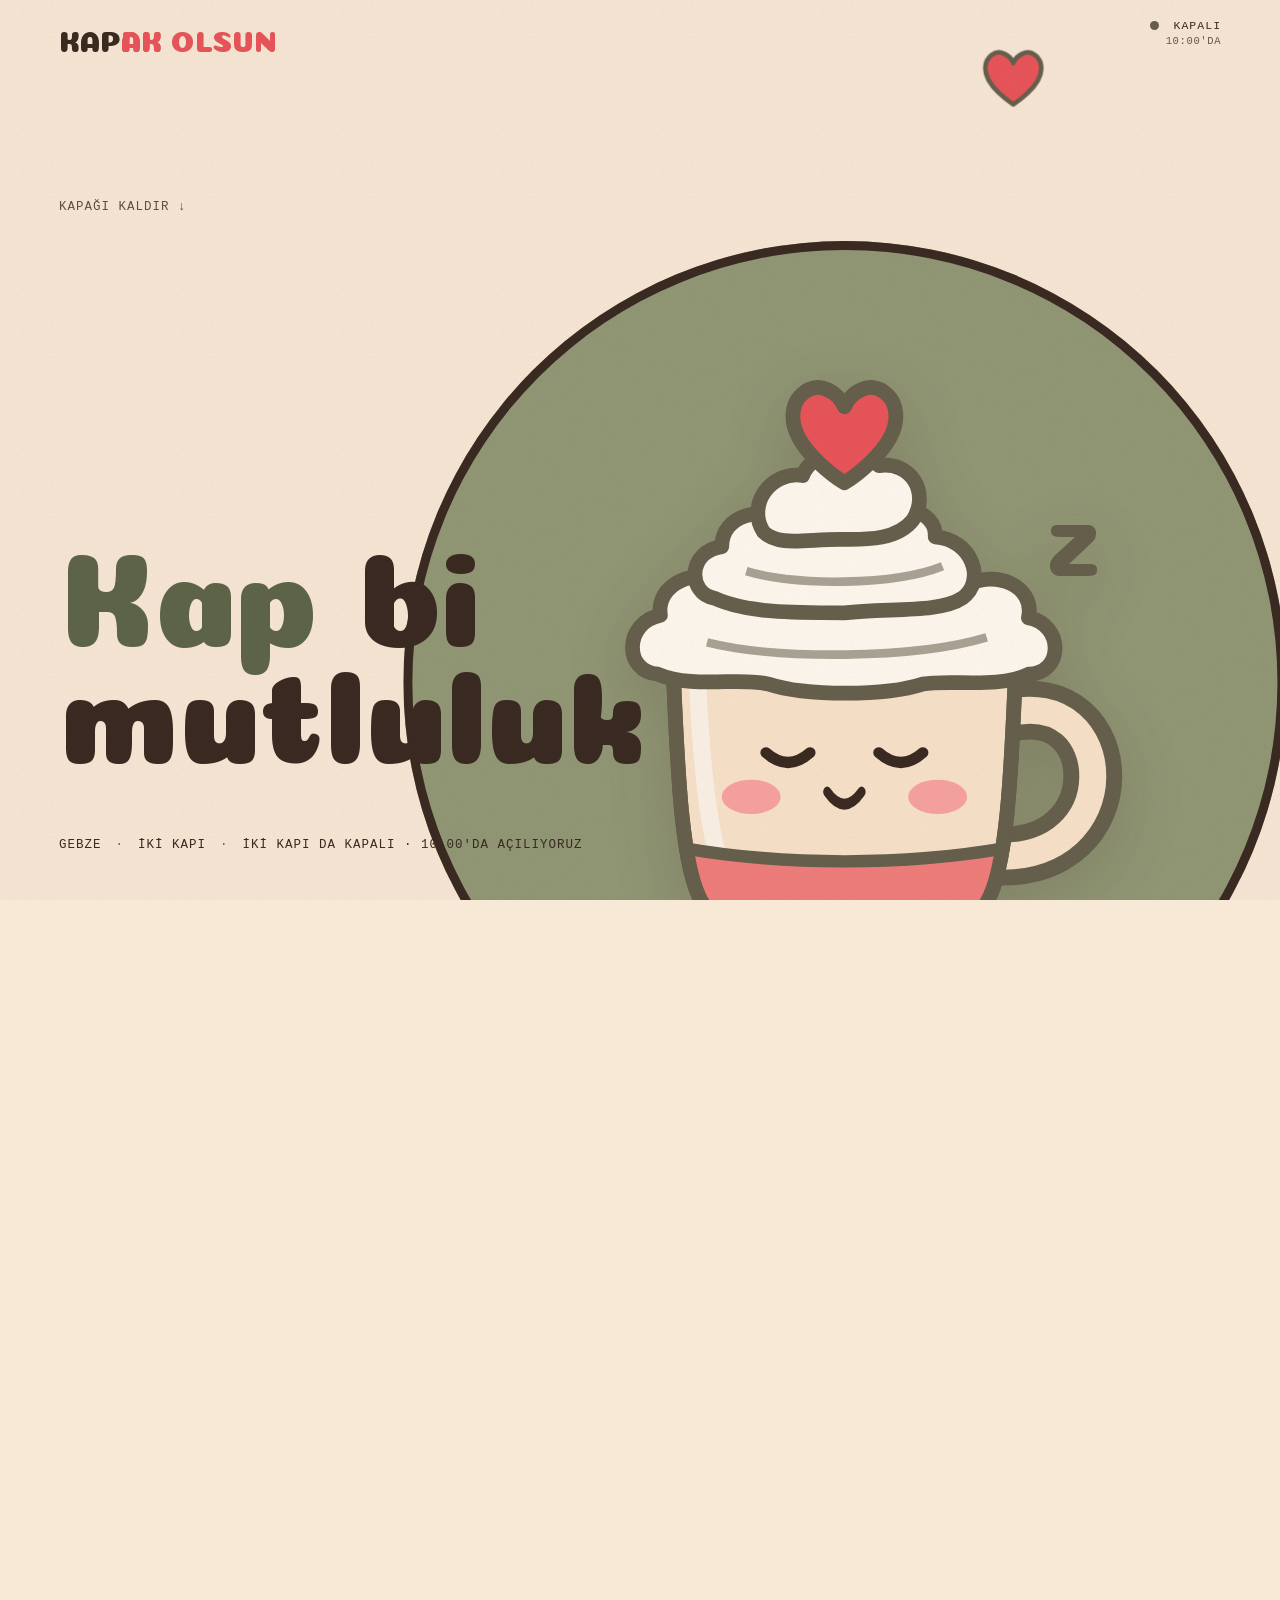
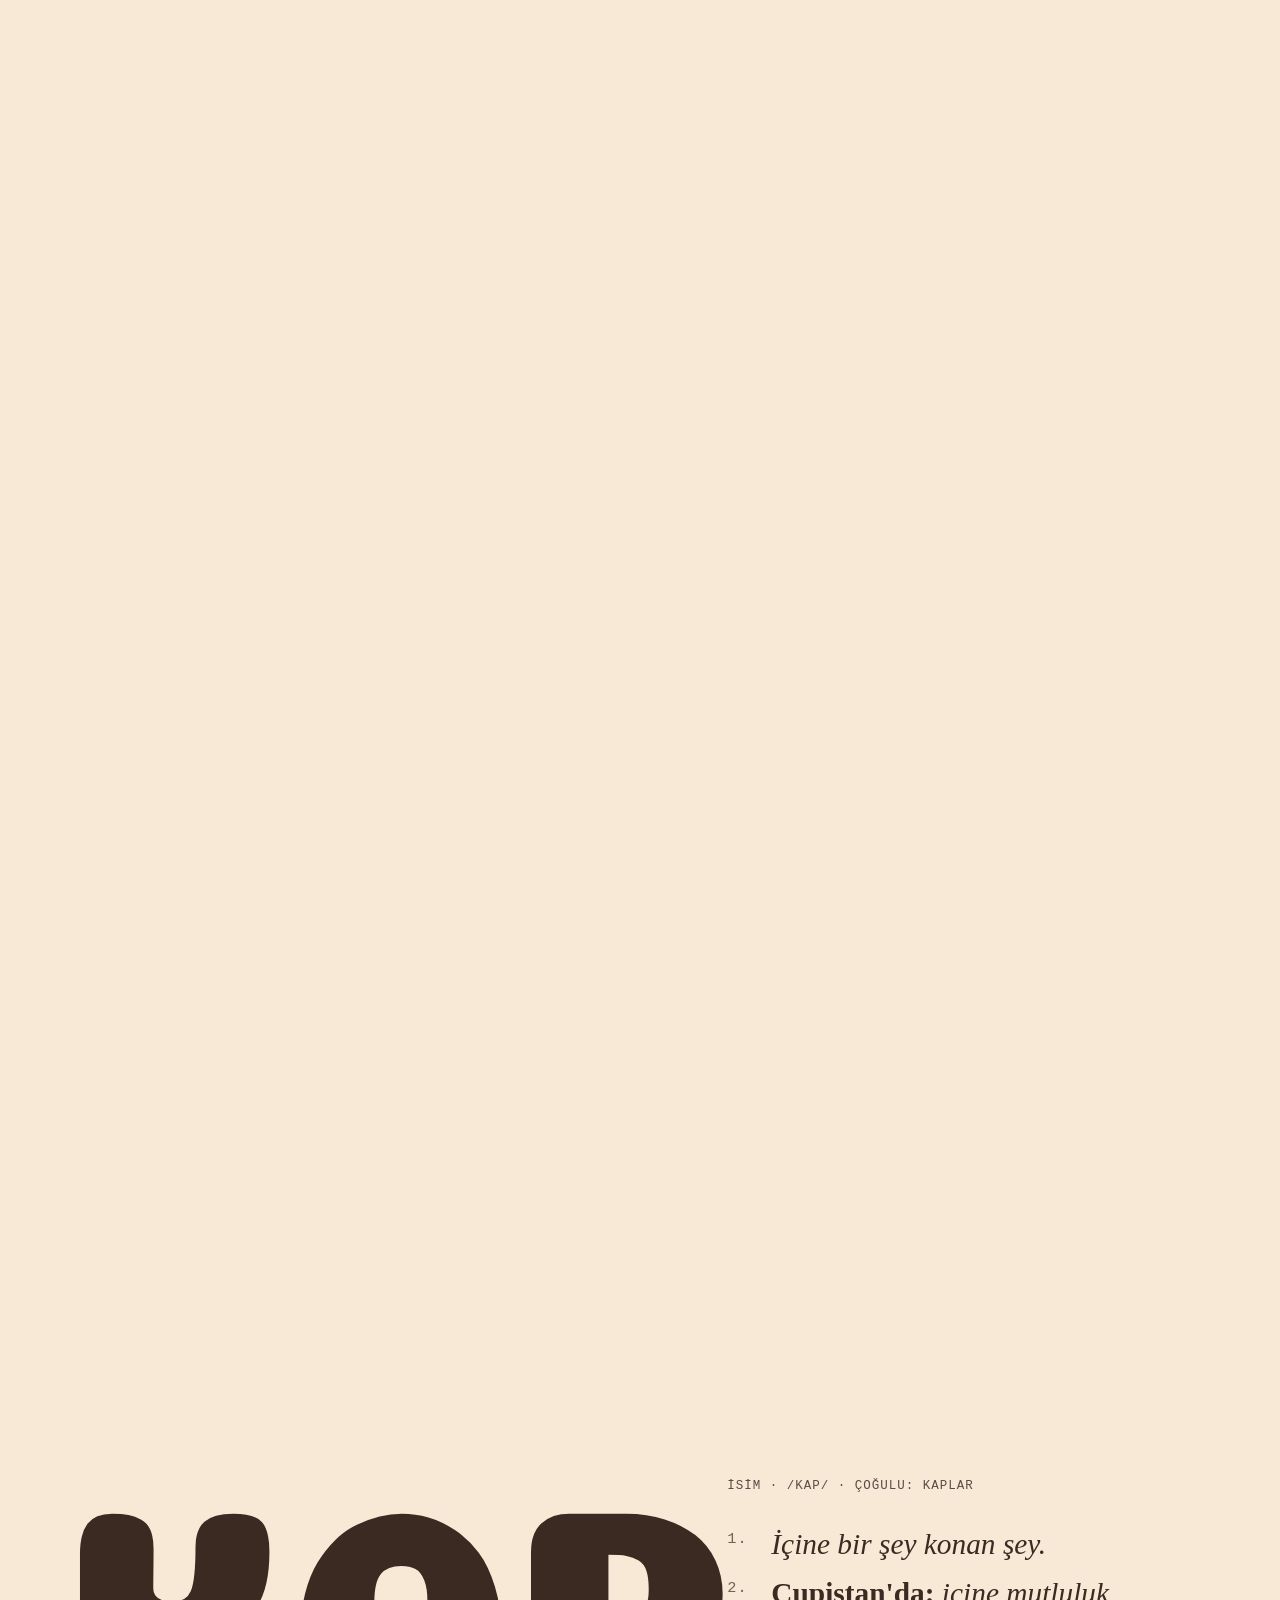
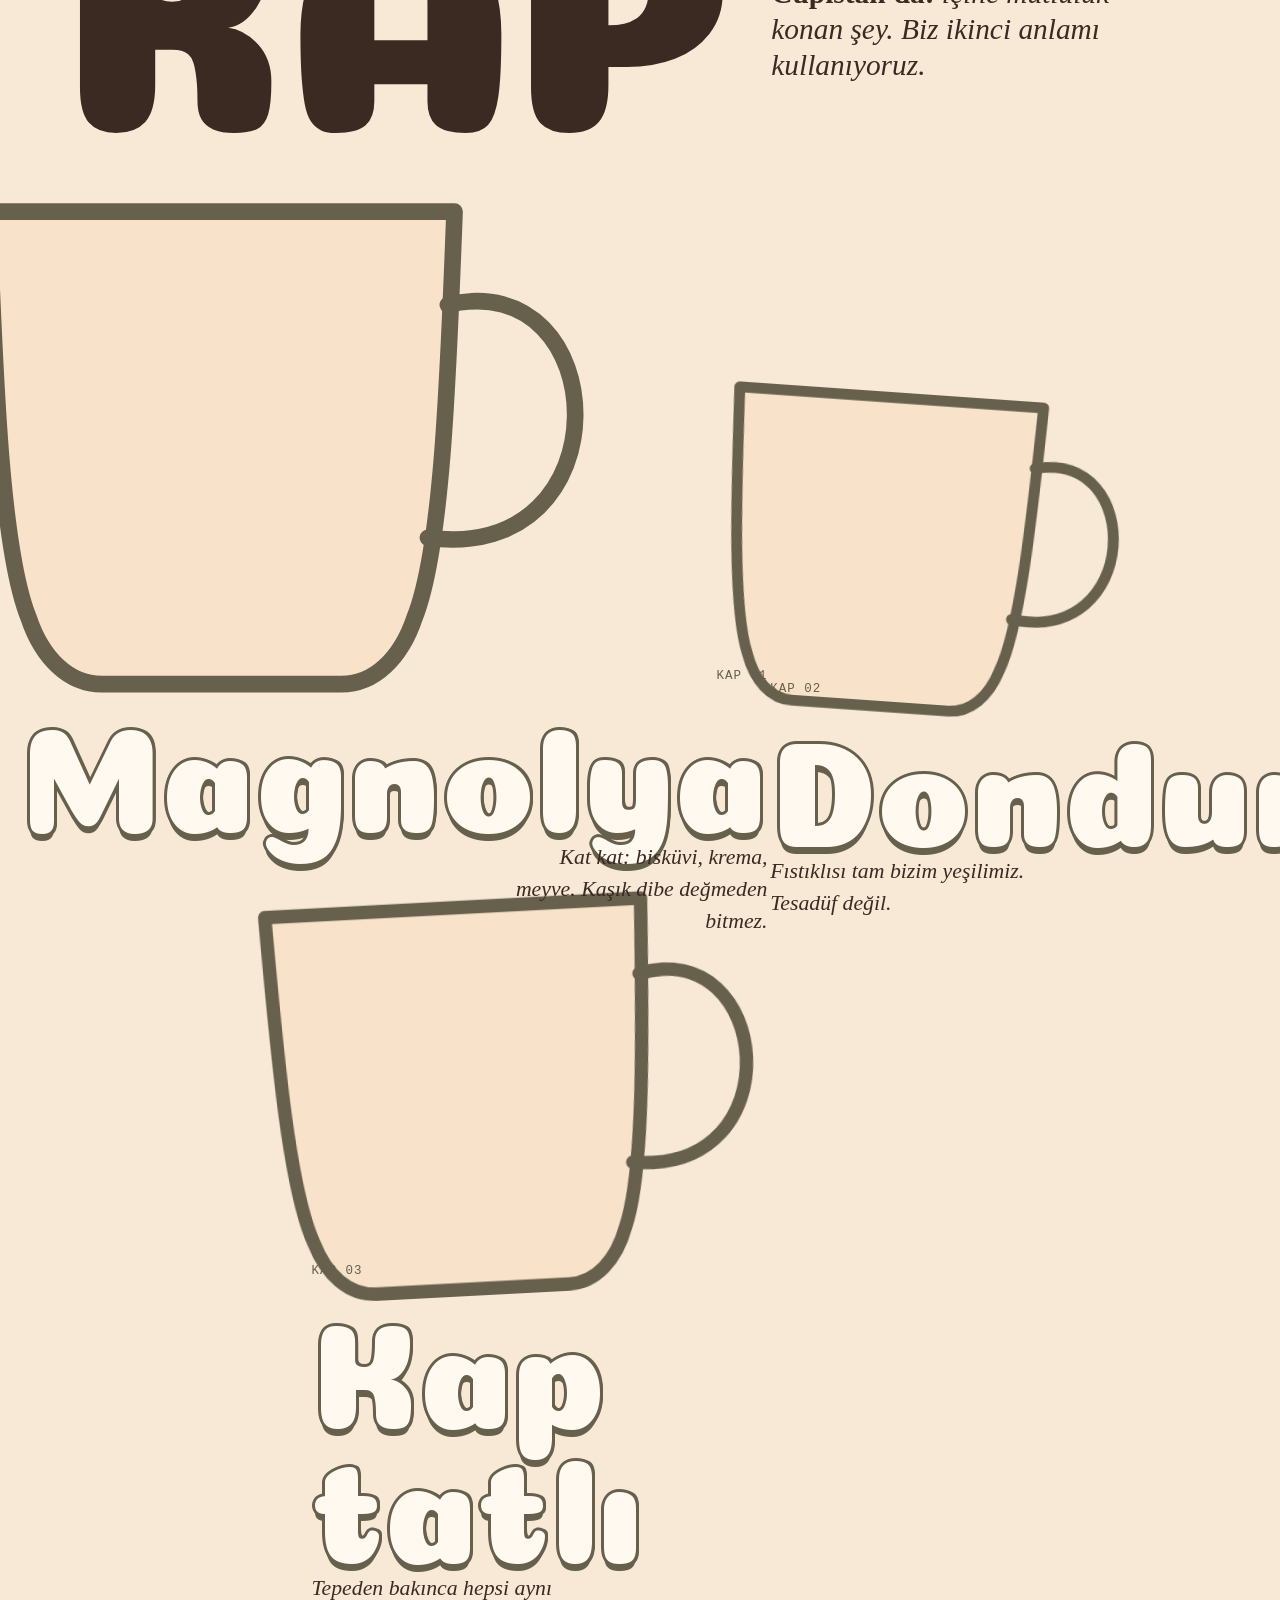
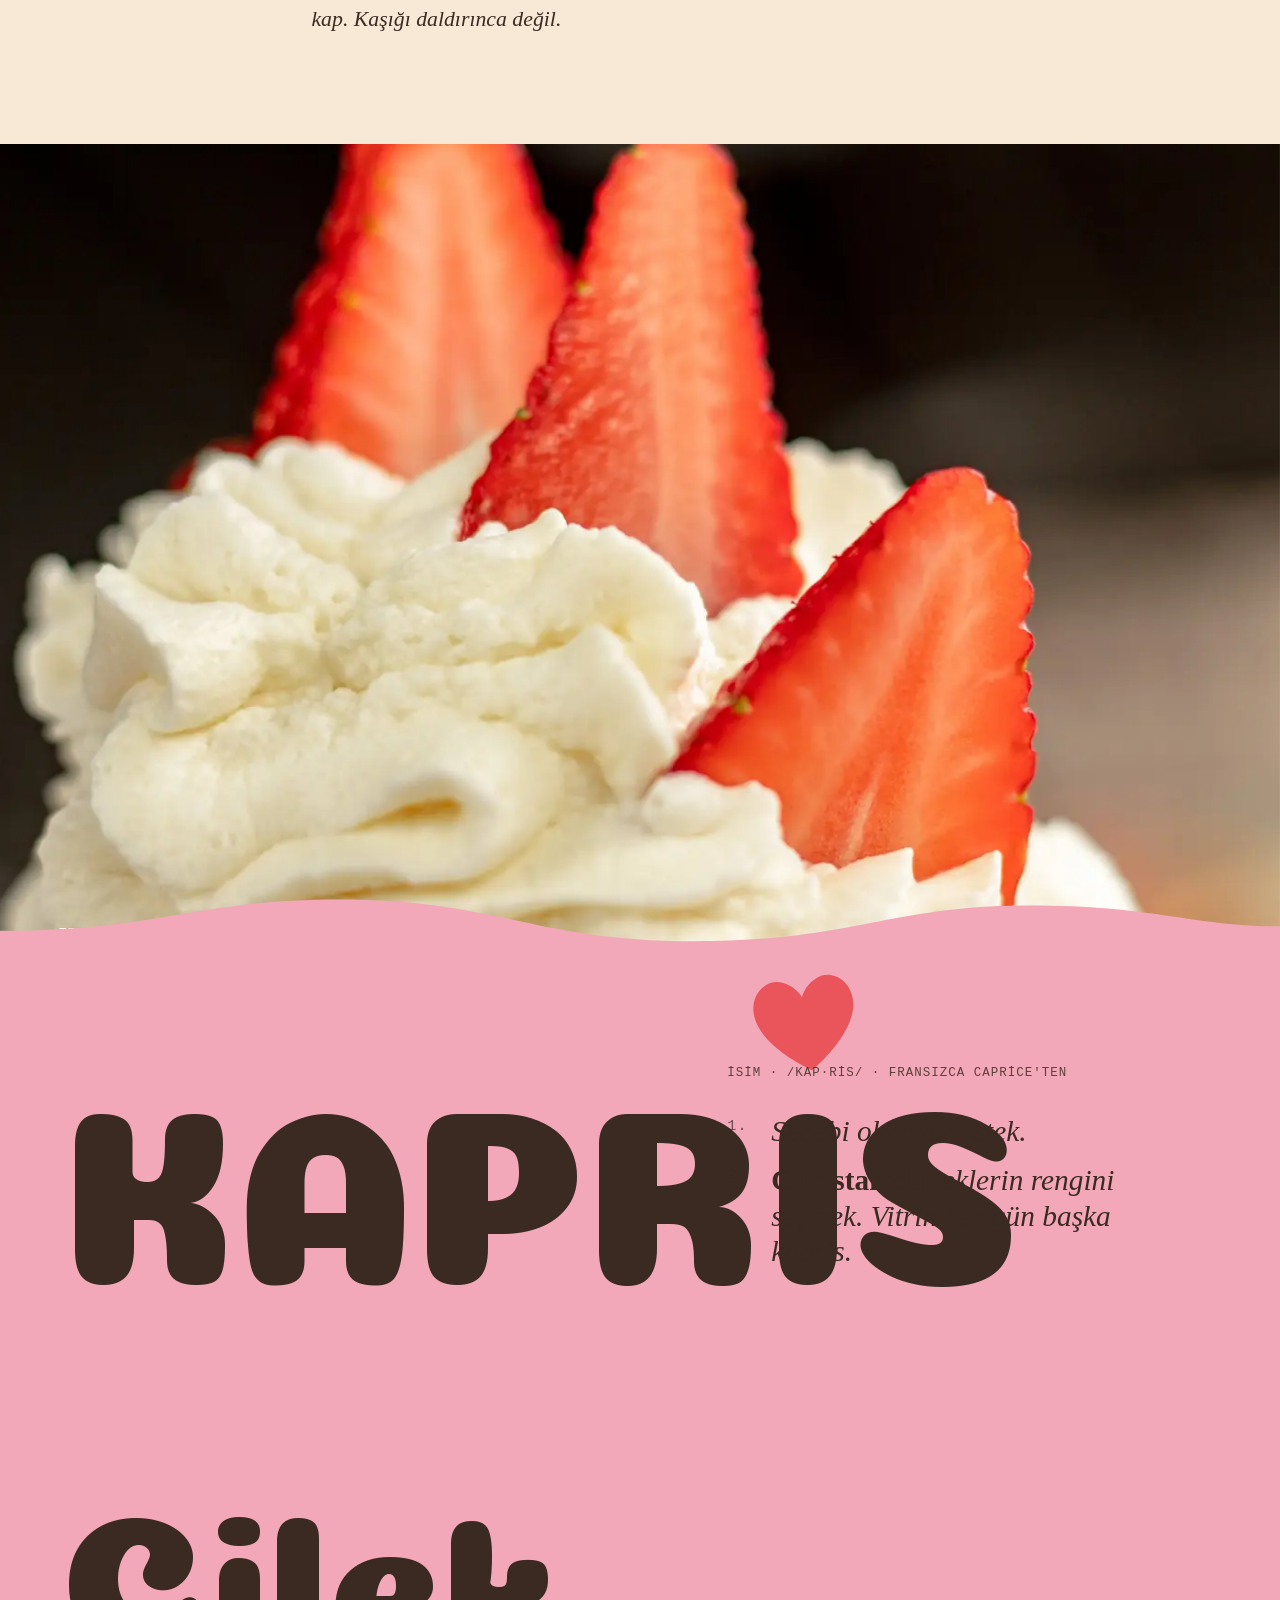
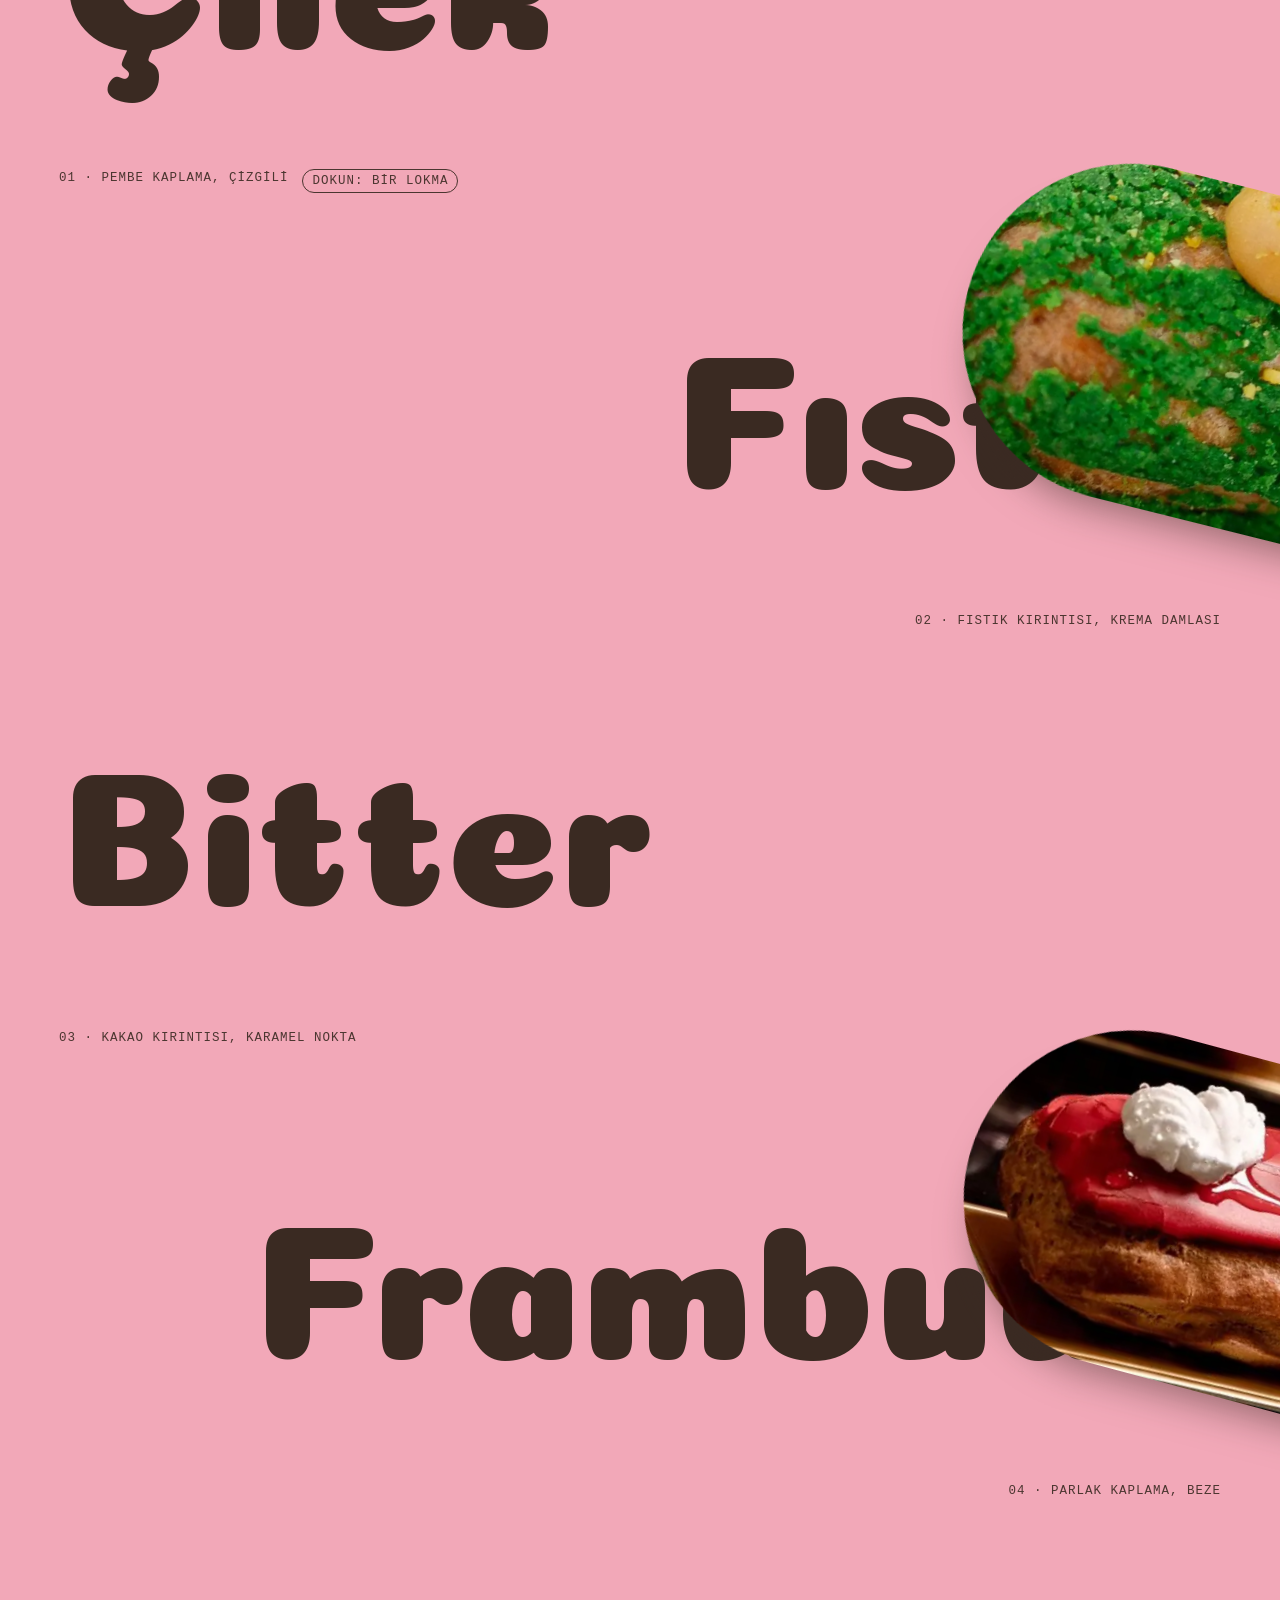
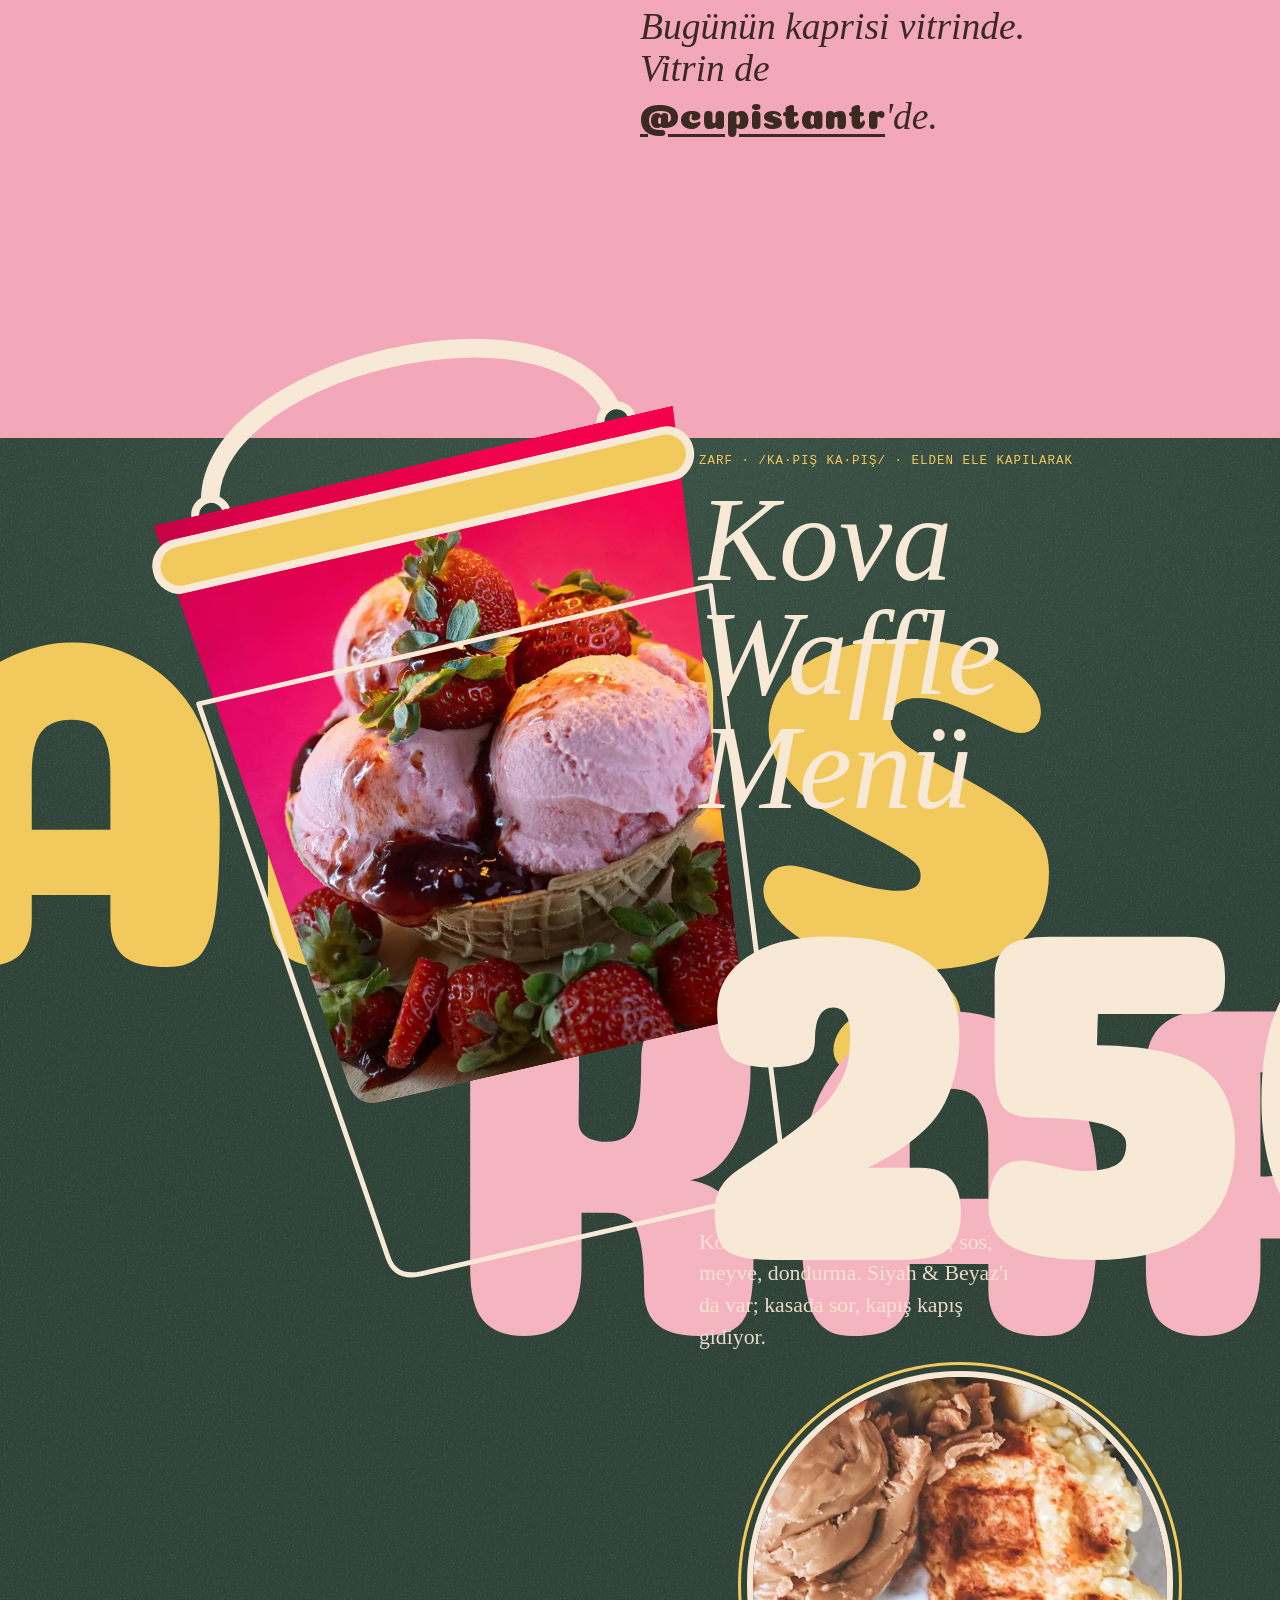
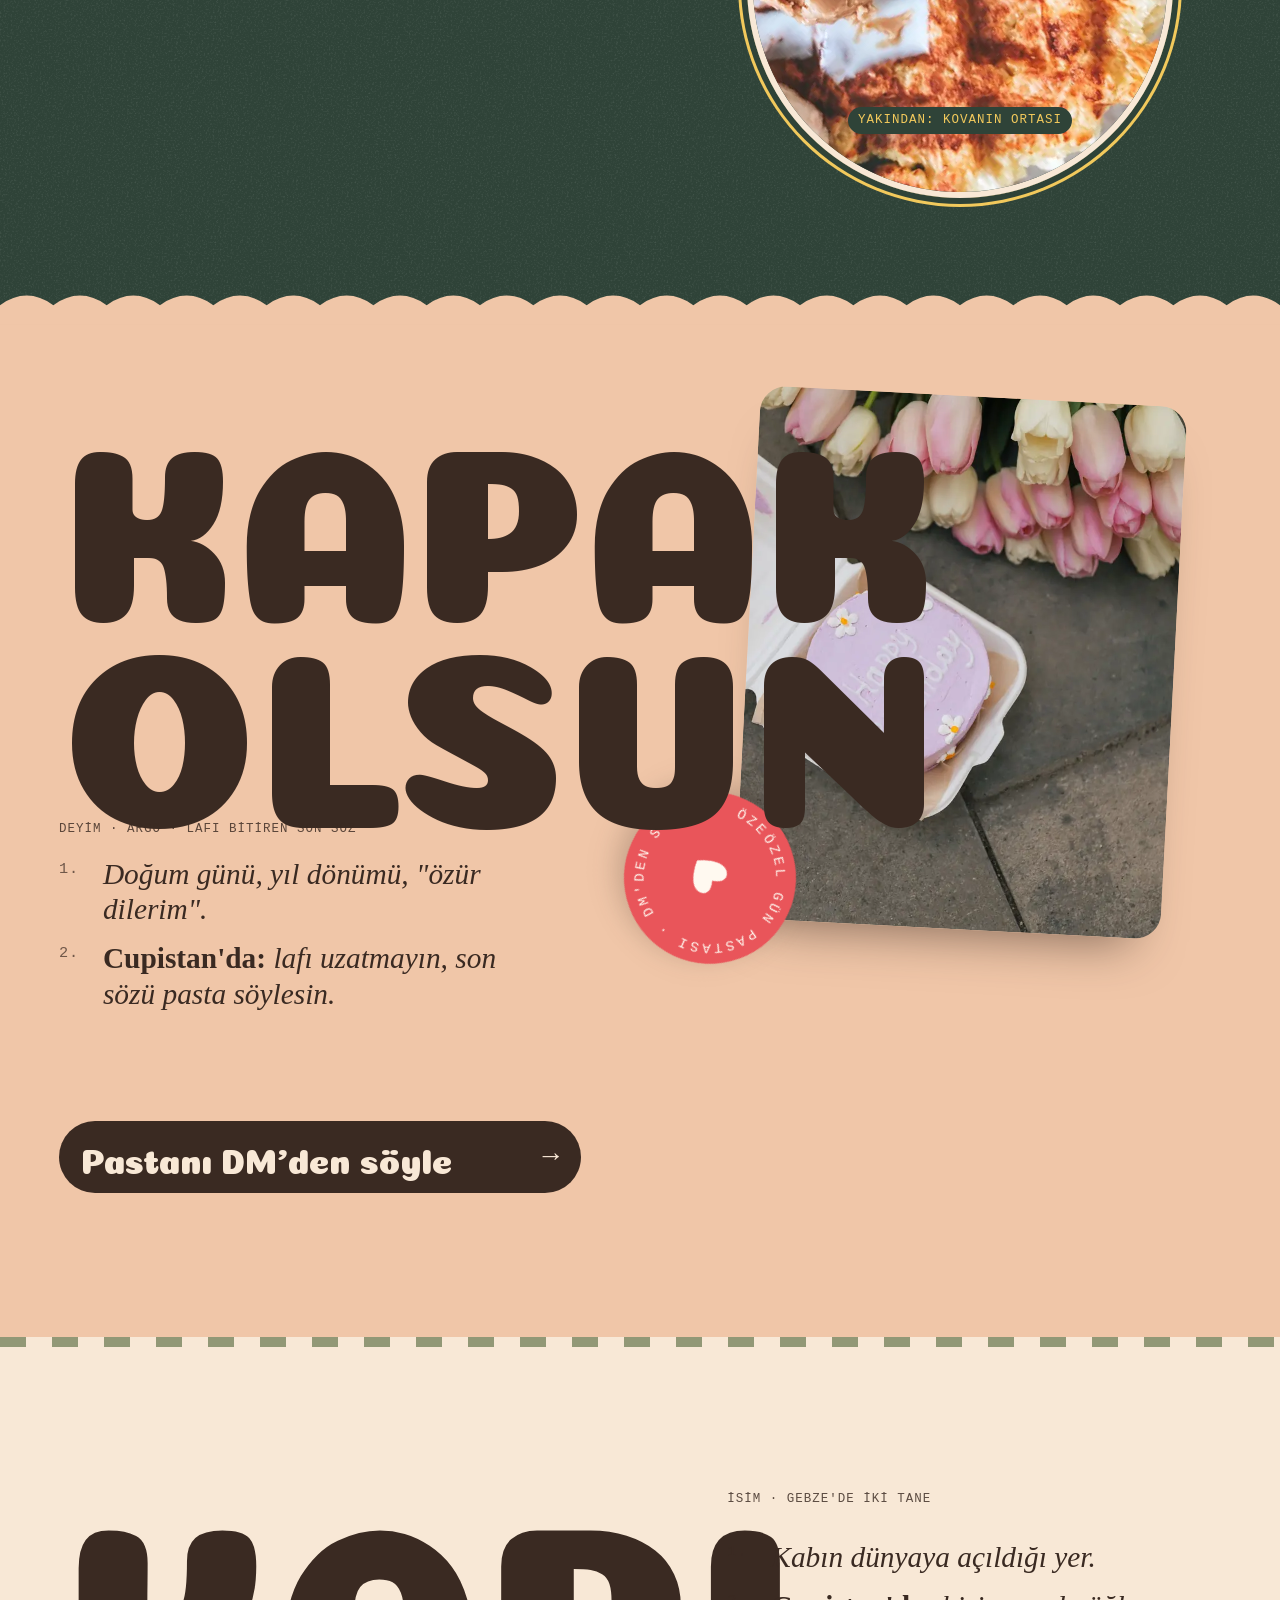
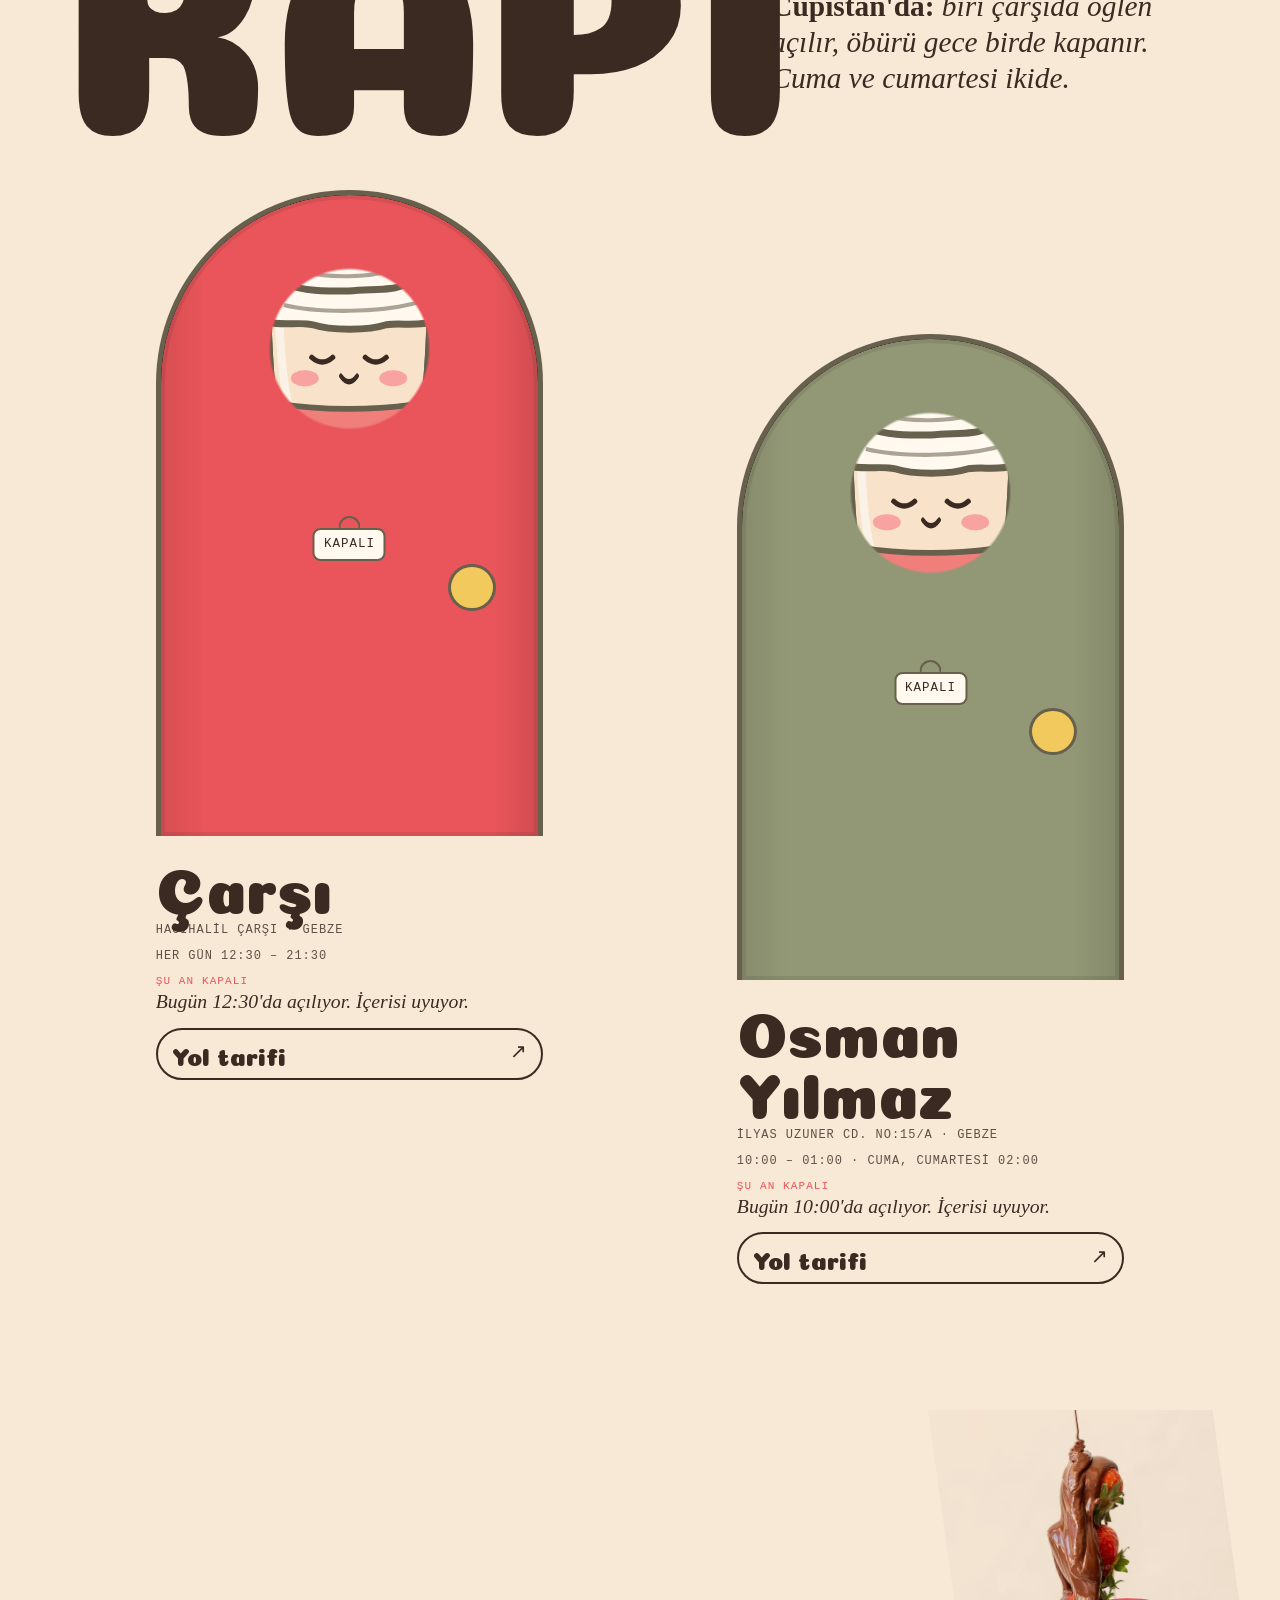
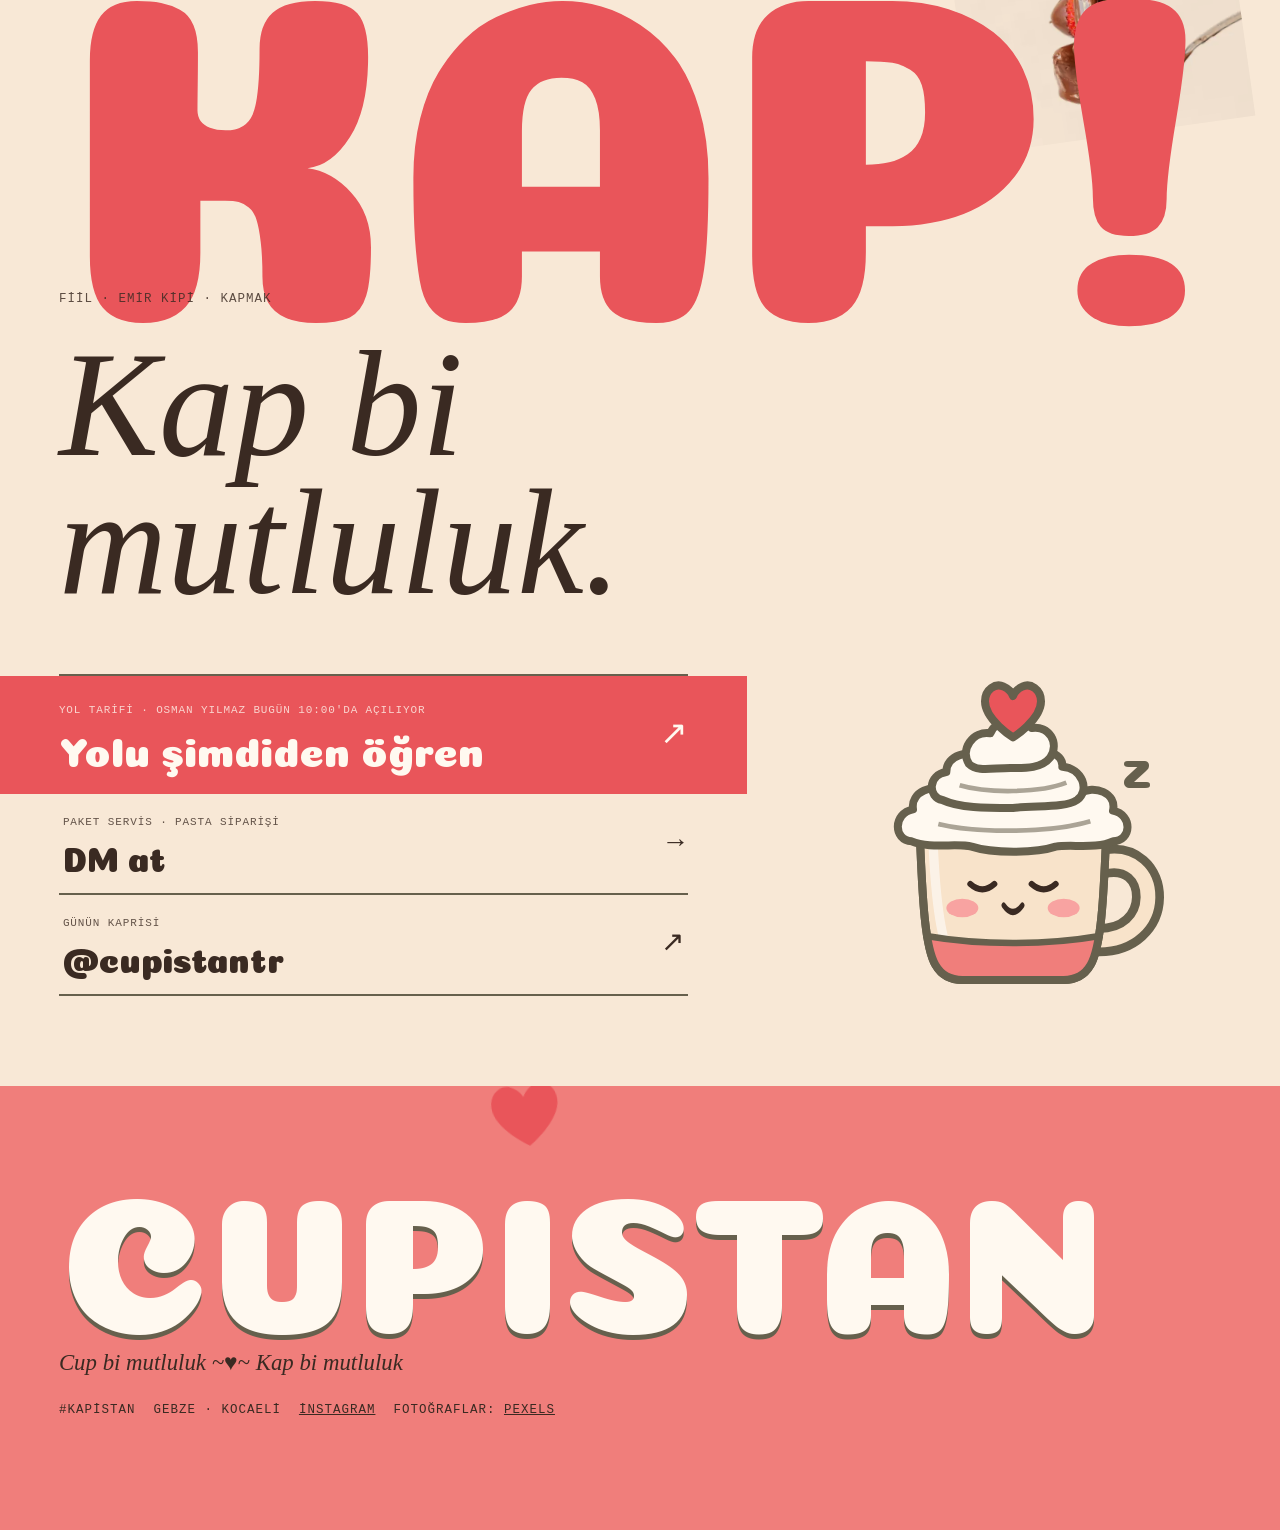
==== index.html @ 32a0f010 "Build the KAP'TAN KAPI'YA experience: seven chapters, mascot, live hours index.html: KAPAK dive, KAP" ====
<!doctype html>
<html lang="tr">
<head>
<meta charset="utf-8">
<meta name="viewport" content="width=device-width, initial-scale=1, viewport-fit=cover">
<title>CUPISTAN · Kap bi mutluluk · Gebze</title>
<meta name="description" content="Cupistan #Kapistan. Gebze'de kap tatlı, ekler, dondurma, magnolya ve kova waffle. Hacıhalil Çarşı 12:30–21:30, Osman Yılmaz 10:00–01:00 (Cuma–Cumartesi 02:00).">
<meta name="theme-color" content="#F8E8D6">
<meta property="og:type" content="website">
<meta property="og:title" content="CUPISTAN · Kap bi mutluluk">
<meta property="og:description" content="Kapağı kaldır. Gebze'de iki kapı, bir sürü kap.">
<meta property="og:image" content="assets/og.jpg">
<meta property="og:locale" content="tr_TR">
<meta name="twitter:card" content="summary_large_image">
<link rel="icon" href="favicon.svg" type="image/svg+xml">
<link rel="preload" href="assets/fonts/coiny-normal-latin-400.woff2" as="font" type="font/woff2" crossorigin>
<link rel="preload" href="assets/fonts/coiny-normal-latin-ext-400.woff2" as="font" type="font/woff2" crossorigin>
<link rel="stylesheet" href="assets/css/fonts.css">
<link rel="stylesheet" href="assets/css/kap.css">
<script>document.documentElement.classList.add('js')</script>
<script type="application/ld+json">
{
  "@context": "https://schema.org",
  "@type": "Organization",
  "name": "Cupistan",
  "alternateName": "Kapistan",
  "slogan": "Kap bi mutluluk",
  "sameAs": ["https://www.instagram.com/cupistantr/"],
  "subOrganization": [
    {
      "@type": "FoodEstablishment",
      "name": "Cupistan · Çarşı",
      "servesCuisine": ["Tatlı", "Ekler", "Dondurma", "Waffle"],
      "address": {"@type": "PostalAddress", "streetAddress": "Hacıhalil Çarşı", "addressLocality": "Gebze", "addressRegion": "Kocaeli", "addressCountry": "TR"},
      "openingHoursSpecification": [{"@type": "OpeningHoursSpecification", "dayOfWeek": ["Monday","Tuesday","Wednesday","Thursday","Friday","Saturday","Sunday"], "opens": "12:30", "closes": "21:30"}]
    },
    {
      "@type": "FoodEstablishment",
      "name": "Cupistan · Osman Yılmaz",
      "servesCuisine": ["Tatlı", "Ekler", "Dondurma", "Waffle"],
      "address": {"@type": "PostalAddress", "streetAddress": "İlyas Uzuner Cd. No:15/A, Osman Yılmaz Mah.", "addressLocality": "Gebze", "addressRegion": "Kocaeli", "addressCountry": "TR"},
      "openingHoursSpecification": [
        {"@type": "OpeningHoursSpecification", "dayOfWeek": ["Monday","Tuesday","Wednesday","Thursday","Sunday"], "opens": "10:00", "closes": "01:00"},
        {"@type": "OpeningHoursSpecification", "dayOfWeek": ["Friday","Saturday"], "opens": "10:00", "closes": "02:00"}
      ]
    }
  ]
}
</script>
</head>
<body data-chapter="kapak">

<a class="skip" href="#kap">İçeriğe geç</a>

<!-- ═══ The spine: one syllable that never leaves the screen ═══ -->
<header class="spine">
  <a class="spine__word" href="#icindekiler" data-toc-open aria-label="İçindekiler: KAP sözlüğü">
    <span class="spine__root">KAP</span><span class="spine__suffix" aria-hidden="true"><span>AK</span></span>
  </a>
  <a class="spine__status" href="#kapi" data-status-pill>
    <i class="dot"></i><span class="spine__state" data-status-short>Gebze</span><small data-status-until></small>
  </a>
</header>

<!-- the one heart: leaves the cup at the start, comes back at the door -->
<svg class="heart" id="heart" viewBox="0 0 48 44" aria-hidden="true"><path d="M24,41 C24,41 3,28 3,14 C3,5 11,0 17,3 C20.5,4.5 23,7.5 24,10 C25,7.5 27.5,4.5 31,3 C37,0 45,5 45,14 C45,28 24,41 24,41 Z"/></svg>

<!-- the cup in your pocket: tap to see what's inside -->
<button class="cupbtn" type="button" data-toc-toggle aria-controls="icindekiler" aria-expanded="false">
  <span class="cupbtn__label">içindekiler</span>
  <span class="cupbtn__cup" data-mascot-clone></span>
</button>

<main>

<!-- ═══════════════ 01 · KAPAK ═══════════════ -->
<section class="ch kapak" id="kapak" data-ch="kapak" data-suffix="AK" aria-label="Kapak">
  <div class="kapak__stage">
    <div class="kapak__disc" aria-hidden="true"></div>

    <h1 class="kapak__slogan">
      <span class="sr">CUPISTAN. Cup bi mutluluk, Kap bi mutluluk.</span>
      <span class="flip" aria-hidden="true"><span class="flip__a">Cup</span><span class="flip__b">Kap</span></span><span aria-hidden="true"> bi</span>
      <span class="kapak__line2" aria-hidden="true">mutluluk</span>
    </h1>

    <div class="kapak__inside" aria-hidden="true">
      <img src="assets/photo/kap-ici-900.webp" srcset="assets/photo/kap-ici-900.webp 900w, assets/photo/kap-ici-1600.webp 1600w" sizes="100vmax" alt="" fetchpriority="high">
    </div>
    <div class="kapak__ring" aria-hidden="true"></div>

    <div class="kapak__mascot" data-mascot-root>
      <svg class="mascot" viewBox="0 0 240 240" role="img" aria-label="Cupistan'ın maskotu: tepesinde krema ve kalp olan gülümseyen bir kap">
        <defs>
          <clipPath id="m-body-clip"><path d="M50,116 L190,116 C188,168 186,204 178,217 C174,224 167,228 158,228 L82,228 C73,228 66,224 62,217 C54,204 52,168 50,116 Z"/></clipPath>
        </defs>
        <g class="m-cup" stroke="#66604D" stroke-width="6" stroke-linejoin="round" stroke-linecap="round">
          <path d="M186,140 C232,128 236,202 180,198" fill="none" stroke-width="24"/>
          <path d="M186,140 C232,128 236,202 180,198" fill="none" stroke="#F8E3CA" stroke-width="11"/>
          <path d="M50,116 L190,116 C188,168 186,204 178,217 C174,224 167,228 158,228 L82,228 C73,228 66,224 62,217 C54,204 52,168 50,116 Z" fill="#F8E3CA"/>
          <path d="M60,124 C62,170 66,200 74,212" fill="none" stroke="#fff" stroke-opacity=".55" stroke-width="7"/>
          <g clip-path="url(#m-body-clip)"><path class="m-band" d="M40,194 C90,201 150,201 200,194 L200,240 L40,240 Z" fill="#F07E7B" stroke="none"/></g>
          <path d="M55,195 C95,202 145,202 185,195" fill="none" stroke-width="5"/>
          <path d="M50,116 L190,116 C188,168 186,204 178,217 C174,224 167,228 158,228 L82,228 C73,228 66,224 62,217 C54,204 52,168 50,116 Z" fill="none"/>
          <ellipse class="m-rim" cx="120" cy="116" rx="70" ry="13" fill="#E9555A"/>
          <path class="m-swirl" d="M78,116 C96,107 118,124 136,111 C146,105 158,113 162,118" fill="none" stroke="#FFF9F0" stroke-width="7"/>
        </g>
        <g class="m-face">
          <ellipse cx="82" cy="174" rx="12" ry="7" fill="#F8A3A1"/>
          <ellipse cx="158" cy="174" rx="12" ry="7" fill="#F8A3A1"/>
          <g class="m-eyes">
            <g class="m-pupils">
              <ellipse cx="97" cy="156" rx="8.5" ry="10" fill="#3A2A22"/><ellipse cx="143" cy="156" rx="8.5" ry="10" fill="#3A2A22"/>
              <circle cx="94.5" cy="152" r="3.2" fill="#fff"/><circle cx="140.5" cy="152" r="3.2" fill="#fff"/>
            </g>
          </g>
          <g class="m-sleep" fill="none" stroke="#3A2A22" stroke-width="4.5" stroke-linecap="round">
            <path d="M88,156 Q97,164 106,156"/><path d="M134,156 Q143,164 152,156"/>
          </g>
          <path class="m-mouth" d="M110,170 Q120,180 130,170" fill="none" stroke="#3A2A22" stroke-width="4.5" stroke-linecap="round"/>
          <ellipse class="m-mouth-o" cx="120" cy="176" rx="6" ry="7.5" fill="#3A2A22"/>
          <g class="m-zz" fill="#66604D" font-family="Coiny, sans-serif"><text x="186" y="104" font-size="22">z</text><text x="202" y="84" font-size="30">Z</text></g>
        </g>
        <g class="m-lid" stroke="#66604D" stroke-width="6" stroke-linejoin="round">
          <path d="M44,124 C30,123 30,103 45,100 C43,87 60,80 71,87 C78,77 96,77 102,86 C110,76 131,76 139,86 C146,77 165,78 170,88 C181,81 198,88 195,101 C210,104 209,124 195,124 C183,130 163,126 152,128 C137,133 104,133 89,128 C78,125 58,130 44,124 Z" fill="#FFF9F0"/>
          <path d="M64,111 C92,118 148,118 178,109" fill="none" stroke-width="3.5" stroke-opacity=".55"/>
          <path d="M67,93 C56,91 56,74 70,72 C70,59 87,55 95,62 C103,52 125,51 132,60 C140,53 158,57 157,68 C172,69 178,86 168,93 C159,99 139,97 120,99 C99,99 80,99 67,93 Z" fill="#FFF9F0"/>
          <path d="M80,82 C100,88 140,88 160,80" fill="none" stroke-width="3.5" stroke-opacity=".55"/>
          <path d="M87,66 C80,55 90,41 103,43 C107,32 126,30 134,39 C147,37 155,50 148,61 C141,70 127,69 118,69 C104,69 93,72 87,66 Z" fill="#FFF9F0"/>
          <path class="m-heart" d="M120,46 C120,46 99,33 99,19 C99,10 107,5 113,8 C116.5,9.5 119,12.5 120,15 C121,12.5 123.5,9.5 127,8 C133,5 141,10 141,19 C141,33 120,46 120,46 Z" fill="#E9555A"/>
        </g>
      </svg>
    </div>

    <p class="kapak__meta mono"><span>Gebze</span><span>iki kapı</span><span data-status-line>kap tatlı · ekler · dondurma · magnolya · waffle</span></p>
    <p class="kapak__cue mono" aria-hidden="true">kapağı kaldır <span class="cue-arrow">↓</span></p>
    <p class="kapak__caption mono" aria-hidden="true">kabın içi · krema, çilek sosu · kaşığı daldır</p>
  </div>
</section>

<!-- ═══════════════ 02 · KAP ═══════════════ -->
<section class="ch kap" id="kap" data-ch="kap" data-suffix="" aria-labelledby="kap-word">
  <svg class="edge edge--drip" viewBox="0 0 1440 120" preserveAspectRatio="none" aria-hidden="true"><path d="M0,120 L0,58 C60,58 70,96 112,96 C150,96 150,50 210,46 C276,42 282,104 334,104 C380,104 382,40 452,36 C520,32 520,82 572,82 C618,82 626,30 700,28 C770,26 774,110 828,110 C874,110 874,44 940,40 C1004,36 1012,88 1060,88 C1104,88 1110,34 1180,32 C1246,30 1250,100 1302,100 C1350,100 1360,52 1440,50 L1440,120 Z"/></svg>

  <header class="entry entry--kap">
    <h2 class="entry__word" id="kap-word">KAP</h2>
    <p class="entry__meta mono">isim · /kap/ · çoğulu: kaplar</p>
    <ol class="entry__defs">
      <li>İçine bir şey konan şey.</li>
      <li><em>Cupistan'da:</em> içine mutluluk konan şey. Biz ikinci anlamı kullanıyoruz.</li>
    </ol>
  </header>

  <div class="vessels">
    <figure class="vessel vessel--1" data-fill>
      <div class="vessel__cup">
        <div class="vessel__mask"><img src="assets/photo/magnolya-700.webp" srcset="assets/photo/magnolya-700.webp 700w, assets/photo/magnolya-1200.webp 1200w" sizes="(min-width: 900px) 40vw, 82vw" alt="Kat kat çilek, muz ve kremadan bir kap tatlı" loading="lazy" decoding="async"></div>
        <svg class="vessel__line" viewBox="0 0 200 160" aria-hidden="true"><use href="#cup-line"/></svg>
      </div>
      <figcaption>
        <span class="vessel__no mono">kap 01</span>
        <b class="vessel__name">Magnolya</b>
        <span class="vessel__say">Kat kat: bisküvi, krema, meyve. Kaşık dibe değmeden bitmez.</span>
      </figcaption>
    </figure>

    <figure class="vessel vessel--2" data-fill>
      <div class="vessel__cup">
        <div class="vessel__mask"><img src="assets/photo/dondurma-fistik-600.webp" srcset="assets/photo/dondurma-fistik-600.webp 600w, assets/photo/dondurma-fistik-800.webp 800w" sizes="(min-width: 900px) 28vw, 62vw" alt="Yakından fıstıklı dondurma topu, arkasında çilekli" loading="lazy" decoding="async"></div>
        <svg class="vessel__line" viewBox="0 0 200 160" aria-hidden="true"><use href="#cup-line"/></svg>
      </div>
      <figcaption>
        <span class="vessel__no mono">kap 02</span>
        <b class="vessel__name">Dondurma</b>
        <span class="vessel__say">Fıstıklısı tam bizim yeşilimiz. Tesadüf değil.</span>
      </figcaption>
    </figure>

    <figure class="vessel vessel--3" data-fill>
      <div class="vessel__cup">
        <div class="vessel__mask"><img src="assets/photo/kap-tatli-700.webp" srcset="assets/photo/kap-tatli-700.webp 700w, assets/photo/kap-tatli-1200.webp 1200w" sizes="(min-width: 900px) 34vw, 74vw" alt="Yukarıdan bakış: kakaolu kap tatlılar, üzerlerinde çilek ve yaban mersini" loading="lazy" decoding="async"></div>
        <svg class="vessel__line" viewBox="0 0 200 160" aria-hidden="true"><use href="#cup-line"/></svg>
      </div>
      <figcaption>
        <span class="vessel__no mono">kap 03</span>
        <b class="vessel__name">Kap tatlı</b>
        <span class="vessel__say">Tepeden bakınca hepsi aynı kap. Kaşığı daldırınca değil.</span>
      </figcaption>
    </figure>
  </div>

  <figure class="bleed" data-bleed>
    <img src="assets/photo/krema-cilek-900.webp" srcset="assets/photo/krema-cilek-900.webp 900w, assets/photo/krema-cilek-1600.webp 1600w" sizes="100vw" alt="Çırpılmış kremanın içine batırılmış taze çilek dilimleri, çok yakından" loading="lazy" decoding="async">
    <figcaption class="mono">tepesi krema · gerisi kabın sırrı</figcaption>
  </figure>
</section>

<!-- ═══════════════ 03 · KAPRİS ═══════════════ -->
<section class="ch kapris" id="kapris" data-ch="kapris" data-suffix="RİS" aria-labelledby="kapris-word">
  <svg class="edge edge--glaze" viewBox="0 0 1440 120" preserveAspectRatio="none" aria-hidden="true"><path d="M0,120 L0,64 C180,64 220,22 380,22 C560,22 600,78 780,78 C960,78 1000,30 1160,30 C1300,30 1340,58 1440,58 L1440,120 Z"/></svg>

  <header class="entry entry--kapris">
    <h2 class="entry__word" id="kapris-word" aria-label="KAPRİS">KAPR<span class="i-heart" aria-hidden="true">I</span>S</h2>
    <p class="entry__meta mono">isim · /kap·ris/ · Fransızca caprice'ten</p>
    <ol class="entry__defs">
      <li>Sebebi olmayan istek.</li>
      <li><em>Cupistan'da:</em> eklerin rengini seçmek. Vitrin her gün başka kapris.</li>
    </ol>
  </header>

  <div class="eclairs">
    <figure class="eclair" data-eclair data-color="#F2A8B8" data-ink="#3A2A22" data-from="-1" style="--rot:-5deg">
      <b class="eclair__name">Çilek</b>
      <button class="eclair__pill" type="button" aria-label="Çilekli eklerden bir lokma al">
        <img src="assets/photo/ekler-cilek-700.webp" width="700" height="269" srcset="assets/photo/ekler-cilek-700.webp 700w, assets/photo/ekler-cilek-1300.webp 1300w" sizes="(min-width: 900px) 62vw, 118vw" alt="Pembe çilek kaplamalı, çizgili ekler" loading="lazy" decoding="async">
        <span class="bites" aria-hidden="true"></span>
      </button>
      <figcaption class="mono">01 · pembe kaplama, çizgili <span class="eclair__hint">dokun: bir lokma</span></figcaption>
    </figure>
    <figure class="eclair" data-eclair data-color="#C9D39E" data-ink="#2F4338" data-from="1" style="--rot:4deg">
      <b class="eclair__name">Fıstık</b>
      <button class="eclair__pill" type="button" aria-label="Fıstıklı eklerden bir lokma al">
        <img src="assets/photo/ekler-fistik-700.webp" width="700" height="280" srcset="assets/photo/ekler-fistik-700.webp 700w, assets/photo/ekler-fistik-1400.webp 1400w" sizes="(min-width: 900px) 62vw, 118vw" alt="Yeşil fıstık kırıntılı, üstünde krema damlaları olan ekler" loading="lazy" decoding="async">
        <span class="bites" aria-hidden="true"></span>
      </button>
      <figcaption class="mono">02 · fıstık kırıntısı, krema damlası</figcaption>
    </figure>
    <figure class="eclair" data-eclair data-color="#5A3626" data-ink="#F8E8D6" data-from="-1" style="--rot:-3deg">
      <b class="eclair__name">Bitter</b>
      <button class="eclair__pill" type="button" aria-label="Bitter çikolatalı eklerden bir lokma al">
        <img src="assets/photo/ekler-bitter-700.webp" width="700" height="221" srcset="assets/photo/ekler-bitter-700.webp 700w, assets/photo/ekler-bitter-1400.webp 1400w" sizes="(min-width: 900px) 62vw, 118vw" alt="Kakaolu kırıntıyla kaplı bitter çikolatalı ekler" loading="lazy" decoding="async">
        <span class="bites" aria-hidden="true"></span>
      </button>
      <figcaption class="mono">03 · kakao kırıntısı, karamel nokta</figcaption>
    </figure>
    <figure class="eclair" data-eclair data-color="#E9555A" data-ink="#FFF9F0" data-from="1" style="--rot:5deg">
      <b class="eclair__name">Frambuaz</b>
      <button class="eclair__pill" type="button" aria-label="Frambuazlı eklerden bir lokma al">
        <img src="assets/photo/ekler-frambuaz-700.webp" width="700" height="280" srcset="assets/photo/ekler-frambuaz-700.webp 700w, assets/photo/ekler-frambuaz-1000.webp 1000w" sizes="(min-width: 900px) 62vw, 118vw" alt="Parlak kırmızı frambuaz kaplamalı, beze süslü ekler" loading="lazy" decoding="async">
        <span class="bites" aria-hidden="true"></span>
      </button>
      <figcaption class="mono">04 · parlak kaplama, beze</figcaption>
    </figure>
  </div>

  <p class="kapris__after">Bugünün kaprisi vitrinde. Vitrin de <a href="https://www.instagram.com/cupistantr/" target="_blank" rel="noopener">@cupistantr</a>'de.</p>
</section>

<!-- ═══════════════ 04 · KAPIŞ KAPIŞ ═══════════════ -->
<section class="ch kapis" id="kapis" data-ch="kapis" data-suffix="IŞ KAPIŞ" aria-labelledby="kapis-word">
  <h2 class="sr" id="kapis-word">Kapış kapış: Kova Waffle Menü, 250 lira</h2>

  <div class="kapis__type" aria-hidden="true">
    <span class="kapis__w kapis__w--1">KAPIŞ</span>
    <span class="kapis__w kapis__w--2">KAPIŞ</span>
  </div>

  <figure class="kova" data-kova>
    <svg class="kova__handle" viewBox="0 0 400 140" aria-hidden="true"><path d="M44,138 C44,20 356,20 356,138" fill="none" stroke="#F8E8D6" stroke-width="14" stroke-linecap="round"/><circle cx="44" cy="134" r="12" fill="#2F4338" stroke="#F8E8D6" stroke-width="6"/><circle cx="356" cy="134" r="12" fill="#2F4338" stroke="#F8E8D6" stroke-width="6"/></svg>
    <div class="kova__body">
      <img src="assets/photo/kova-700.webp" srcset="assets/photo/kova-700.webp 700w, assets/photo/kova-1200.webp 1200w" sizes="(min-width: 900px) 40vw, 88vw" alt="Waffle kasede çilekli dondurma topları, çilek sosu ve taze çilekler" loading="lazy" decoding="async">
    </div>
    <svg class="kova__line" viewBox="0 0 400 460" preserveAspectRatio="none" aria-hidden="true"><path d="M3,3 L397,3 L352,440 Q350,457 330,457 L70,457 Q50,457 48,440 Z" fill="none" stroke="#F8E8D6" stroke-width="5" vector-effect="non-scaling-stroke" stroke-linejoin="round"/></svg>
    <svg class="kova__rim" viewBox="0 0 400 40" preserveAspectRatio="none" aria-hidden="true"><rect x="3" y="3" width="394" height="34" rx="17" fill="#F2C95C" stroke="#F8E8D6" stroke-width="6"/></svg>
  </figure>

  <div class="kapis__copy">
    <p class="entry__meta mono">zarf · /ka·pış ka·pış/ · elden ele kapılarak</p>
    <p class="kapis__name">Kova Waffle Menü</p>
    <p class="kapis__price" aria-label="250 lira"><span>250</span><i>₺</i></p>
    <p class="kapis__say">Kovanın dibine kadar waffle, sos, meyve, dondurma. Siyah &amp; Beyaz'ı da var; kasada sor, kapış kapış gidiyor.</p>
  </div>

  <figure class="kapis__close">
    <img src="assets/photo/kova-yakin-700.webp" srcset="assets/photo/kova-yakin-700.webp 700w, assets/photo/kova-yakin-1200.webp 1200w" sizes="(min-width: 900px) 30vw, 70vw" alt="Yakından waffle parçaları, fındık kreması, muz ve çilek" loading="lazy" decoding="async">
    <figcaption class="mono">yakından: kovanın ortası</figcaption>
  </figure>
</section>

<!-- ═══════════════ 05 · KAPAK OLSUN ═══════════════ -->
<section class="ch olsun" id="kapak-olsun" data-ch="olsun" data-suffix="AK OLSUN" aria-labelledby="olsun-word">
  <svg class="edge edge--pipe" viewBox="0 0 1440 80" preserveAspectRatio="none" aria-hidden="true"><path d="M0,80 L0,40 Q30,0 60,40 Q90,0 120,40 Q150,0 180,40 Q210,0 240,40 Q270,0 300,40 Q330,0 360,40 Q390,0 420,40 Q450,0 480,40 Q510,0 540,40 Q570,0 600,40 Q630,0 660,40 Q690,0 720,40 Q750,0 780,40 Q810,0 840,40 Q870,0 900,40 Q930,0 960,40 Q990,0 1020,40 Q1050,0 1080,40 Q1110,0 1140,40 Q1170,0 1200,40 Q1230,0 1260,40 Q1290,0 1320,40 Q1350,0 1380,40 Q1410,0 1440,40 L1440,80 Z"/></svg>

  <header class="entry entry--olsun">
    <h2 class="entry__word" id="olsun-word">KAPAK<br>OLSUN</h2>
    <p class="entry__meta mono">deyim · argo · lafı bitiren son söz</p>
    <ol class="entry__defs">
      <li>Doğum günü, yıl dönümü, "özür dilerim".</li>
      <li><em>Cupistan'da:</em> lafı uzatmayın, son sözü pasta söylesin.</li>
    </ol>
  </header>

  <figure class="olsun__cake" data-tilt>
    <img src="assets/photo/pasta-kutu-700.webp" srcset="assets/photo/pasta-kutu-700.webp 700w, assets/photo/pasta-kutu-1200.webp 1200w" sizes="(min-width: 900px) 36vw, 80vw" alt="Kapağı açık bir kutuda lila renkli, üstü yazılı küçük pasta, yanında laleler" loading="lazy" decoding="async">
    <svg class="stamp" viewBox="0 0 200 200" aria-hidden="true">
      <defs><path id="stamp-c" d="M100,100 m-74,0 a74,74 0 1,1 148,0 a74,74 0 1,1 -148,0"/></defs>
      <circle cx="100" cy="100" r="96" fill="#E9555A"/>
      <text font-family="DM Mono, monospace" font-size="15.5" letter-spacing="3.2" fill="#FFF9F0"><textPath href="#stamp-c">ÖZEL GÜN PASTASI · DM'DEN SÖYLE · ÖZEL GÜN PASTASI · </textPath></text>
      <path d="M100,124 C100,124 80,112 80,99 C80,91 87,87 93,90 C96,91.5 98.5,94 100,96 C101.5,94 104,91.5 107,90 C113,87 120,91 120,99 C120,112 100,124 100,124 Z" fill="#FFF9F0"/>
    </svg>
  </figure>

  <a class="act act--olsun" href="https://ig.me/m/cupistantr" target="_blank" rel="noopener"><span>Pastanı DM'den söyle</span><i aria-hidden="true">→</i></a>
</section>

<!-- ═══════════════ 06 · KAPI ═══════════════ -->
<section class="ch kapi" id="kapi" data-ch="kapi" data-suffix="I" aria-labelledby="kapi-word">
  <header class="entry entry--kapi">
    <h2 class="entry__word" id="kapi-word">KAPI</h2>
    <p class="entry__meta mono">isim · Gebze'de iki tane</p>
    <ol class="entry__defs">
      <li>Kabın dünyaya açıldığı yer.</li>
      <li><em>Cupistan'da:</em> biri çarşıda öğlen açılır, öbürü gece birde kapanır. Cuma ve cumartesi ikide.</li>
    </ol>
  </header>

  <div class="doors">
    <article class="door" data-branch="carsi" style="--door:#E9555A">
      <div class="door__frame">
        <div class="door__awning" aria-hidden="true"></div>
        <div class="door__room" aria-hidden="true"><span class="door__glow"></span><span class="door__mascot" data-mascot-clone></span></div>
        <button class="door__leaf" type="button" aria-label="Çarşı kapısını aç">
          <span class="door__window"></span><span class="door__knob"></span>
          <span class="door__sign mono" data-door-sign>…</span>
        </button>
      </div>
      <h3 class="door__name">Çarşı</h3>
      <p class="door__where mono">Hacıhalil Çarşı · Gebze</p>
      <p class="door__hours mono">her gün 12:30 – 21:30</p>
      <p class="door__now" data-door-now></p>
      <a class="act act--door" href="https://www.google.com/maps/search/?api=1&amp;query=Cupistan%20Hac%C4%B1halil%20%C3%87ar%C5%9F%C4%B1%20Gebze" target="_blank" rel="noopener"><span>Yol tarifi</span><i aria-hidden="true">↗</i></a>
    </article>

    <article class="door" data-branch="oy" style="--door:#929876">
      <div class="door__frame">
        <div class="door__awning" aria-hidden="true"></div>
        <div class="door__room" aria-hidden="true"><span class="door__glow"></span><span class="door__mascot" data-mascot-clone></span></div>
        <button class="door__leaf" type="button" aria-label="Osman Yılmaz kapısını aç">
          <span class="door__window"></span><span class="door__knob"></span>
          <span class="door__sign mono" data-door-sign>…</span>
        </button>
      </div>
      <h3 class="door__name">Osman Yılmaz</h3>
      <p class="door__where mono">İlyas Uzuner Cd. No:15/A · Gebze</p>
      <p class="door__hours mono">10:00 – 01:00 · cuma, cumartesi 02:00</p>
      <p class="door__now" data-door-now></p>
      <a class="act act--door" href="https://www.google.com/maps/search/?api=1&amp;query=Cupistan%20%C4%B0lyas%20Uzuner%20Cd.%20No%3A15%2FA%20Gebze" target="_blank" rel="noopener"><span>Yol tarifi</span><i aria-hidden="true">↗</i></a>
    </article>
  </div>
</section>

<!-- ═══════════════ 07 · KAP! ═══════════════ -->
<section class="ch emir" id="kap-emir" data-ch="emir" data-suffix="!" aria-labelledby="emir-word">
  <img class="emir__spoon" src="assets/photo/son-kasik-600.webp" srcset="assets/photo/son-kasik-600.webp 600w, assets/photo/son-kasik-1000.webp 1000w" sizes="(min-width: 900px) 22vw, 46vw" alt="Kaşıktan süzülen eritilmiş çikolata ve çilek" loading="lazy" decoding="async">

  <header class="entry entry--emir">
    <h2 class="entry__word" id="emir-word">KAP!</h2>
    <p class="entry__meta mono">fiil · emir kipi · kapmak</p>
  </header>

  <p class="emir__line">Kap bi<br>mutluluk.</p>

  <div class="emir__mascot" data-mascot-clone data-final-mascot></div>

  <nav class="emir__acts" aria-label="Hemen">
    <a class="act act--big" data-open-directions href="https://www.google.com/maps/search/?api=1&amp;query=Cupistan%20%C4%B0lyas%20Uzuner%20Cd.%20No%3A15%2FA%20Gebze" target="_blank" rel="noopener">
      <span><small class="mono" data-open-label>yol tarifi</small>Şimdi açık kapıya git</span><i aria-hidden="true">↗</i></a>
    <a class="act" href="https://ig.me/m/cupistantr" target="_blank" rel="noopener"><span><small class="mono">paket servis · pasta siparişi</small>DM at</span><i aria-hidden="true">→</i></a>
    <a class="act" href="https://www.instagram.com/cupistantr/" target="_blank" rel="noopener"><span><small class="mono">günün kaprisi</small>@cupistantr</span><i aria-hidden="true">↗</i></a>
  </nav>
</section>

</main>

<!-- the bottom of the cup: its pink band -->
<footer class="band">
  <svg class="band__edge" viewBox="0 0 1440 40" preserveAspectRatio="none" aria-hidden="true"><path d="M0,40 L0,8 C480,40 960,40 1440,8 L1440,40 Z"/><path d="M0,8 C480,40 960,40 1440,8" fill="none" stroke="#66604D" stroke-width="6" vector-effect="non-scaling-stroke"/></svg>
  <p class="band__mark" aria-label="CUPİSTAN">CUP<span class="i-heart" aria-hidden="true">I</span>STAN</p>
  <p class="band__sl">Cup bi mutluluk <span aria-hidden="true">~♥~</span> Kap bi mutluluk</p>
  <ul class="band__info mono">
    <li>#Kapistan</li>
    <li>Gebze · Kocaeli</li>
    <li><a href="https://www.instagram.com/cupistantr/" target="_blank" rel="noopener">instagram</a></li>
    <li>fotoğraflar: <a href="CREDITS.md">Pexels</a></li>
  </ul>
</footer>

<!-- ═══ İÇİNDEKİLER: what's inside the cup (menu, chapters, doors) ═══ -->
<div class="toc" id="icindekiler" role="dialog" aria-modal="true" aria-labelledby="toc-title" hidden>
  <div class="toc__in">
    <h2 class="toc__title" id="toc-title" aria-label="İÇİNDEKİLER">
      <span class="i-heart" aria-hidden="true">I</span><span aria-hidden="true">ÇİNDEKİLER</span>
    </h2>
    <p class="toc__sub mono">kabın içinde ne var</p>

    <ol class="toc__ch">
      <li><a href="#kapak"><b>KAP<em>AK</em></b><span class="mono">01 · açılış</span></a></li>
      <li><a href="#kap"><b>KAP</b><span class="mono">02 · kaplar</span></a></li>
      <li><a href="#kapris"><b>KAP<em>RİS</em></b><span class="mono">03 · ekler</span></a></li>
      <li><a href="#kapis"><b>KAP<em>IŞ KAPIŞ</em></b><span class="mono">04 · kova waffle</span></a></li>
      <li><a href="#kapak-olsun"><b>KAP<em>AK OLSUN</em></b><span class="mono">05 · pasta</span></a></li>
      <li><a href="#kapi"><b>KAP<em>I</em></b><span class="mono">06 · şubeler</span></a></li>
      <li><a href="#kap-emir"><b>KAP<em>!</em></b><span class="mono">07 · hemen</span></a></li>
    </ol>

    <div class="toc__menu">
      <h3 class="mono">menü</h3>
      <dl>
        <div><dt>Kap tatlı</dt><dd>günlük, kapta</dd></div>
        <div><dt>Ekler</dt><dd>çilek, fıstık, bitter, frambuaz ve günün kaprisi</dd></div>
        <div><dt>Dondurma</dt><dd>top top, kapta</dd></div>
        <div><dt>Magnolya</dt><dd>kat kat</dd></div>
        <div><dt>Kova Waffle Menü</dt><dd>250₺ · Siyah &amp; Beyaz da var</dd></div>
        <div><dt>Özel gün pastası</dt><dd>DM'den sipariş</dd></div>
        <div><dt>Paket servis</dt><dd>DM'den sor</dd></div>
      </dl>
    </div>

    <div class="toc__doors">
      <h3 class="mono">kapılar</h3>
      <p><b>Çarşı</b> <span class="mono">Hacıhalil · 12:30–21:30</span> <span class="toc__now" data-toc-now="carsi"></span></p>
      <p><b>Osman Yılmaz</b> <span class="mono">İlyas Uzuner Cd. 15/A · 10:00–01:00 · Cu–Ct 02:00</span> <span class="toc__now" data-toc-now="oy"></span></p>
      <p class="toc__links"><a href="https://ig.me/m/cupistantr" target="_blank" rel="noopener">DM at</a> <a href="https://www.instagram.com/cupistantr/" target="_blank" rel="noopener">@cupistantr</a></p>
    </div>
  </div>
</div>

<!-- shared drawing: the cup's outline (used as vessel frames) -->
<svg width="0" height="0" style="position:absolute" aria-hidden="true">
  <defs>
    <g id="cup-line" fill="none" stroke="#66604D" stroke-width="5" stroke-linejoin="round" stroke-linecap="round">
      <path d="M146,36 C196,24 200,114 140,106" stroke-width="5"/>
      <path d="M146,36 C196,24 200,114 140,106" stroke="#F8E3CA" stroke-width="0"/>
      <path d="M8,8 L148,8 C146,62 144,110 136,130 C132,142 124,150 114,150 L42,150 C32,150 24,142 20,130 C12,110 10,62 8,8 Z"/>
    </g>
  </defs>
</svg>

<script src="assets/js/kap.js" defer></script>
</body>
</html>
---- assets/css/fonts.css ----
/* Self-hosted Google Fonts (SIL Open Font License). latin + latin-ext covers Turkish. */
@font-face {
  font-family: 'Coiny';
  font-style: normal;
  font-weight: 400;
  font-display: swap;
  src: url(../fonts/coiny-normal-latin-ext-400.woff2) format('woff2');
  unicode-range: U+0100-02BA, U+02BD-02C5, U+02C7-02CC, U+02CE-02D7, U+02DD-02FF, U+0304, U+0308, U+0329, U+1D00-1DBF, U+1E00-1E9F, U+1EF2-1EFF, U+2020, U+20A0-20AB, U+20AD-20C0, U+2113, U+2C60-2C7F, U+A720-A7FF;
}
@font-face {
  font-family: 'Coiny';
  font-style: normal;
  font-weight: 400;
  font-display: swap;
  src: url(../fonts/coiny-normal-latin-400.woff2) format('woff2');
  unicode-range: U+0000-00FF, U+0131, U+0152-0153, U+02BB-02BC, U+02C6, U+02DA, U+02DC, U+0304, U+0308, U+0329, U+2000-206F, U+20AC, U+2122, U+2191, U+2193, U+2212, U+2215, U+FEFF, U+FFFD;
}
@font-face {
  font-family: 'DM Mono';
  font-style: normal;
  font-weight: 400;
  font-display: swap;
  src: url(../fonts/dm-mono-normal-latin-ext-400.woff2) format('woff2');
  unicode-range: U+0100-02BA, U+02BD-02C5, U+02C7-02CC, U+02CE-02D7, U+02DD-02FF, U+0304, U+0308, U+0329, U+1D00-1DBF, U+1E00-1E9F, U+1EF2-1EFF, U+2020, U+20A0-20AB, U+20AD-20C0, U+2113, U+2C60-2C7F, U+A720-A7FF;
}
@font-face {
  font-family: 'DM Mono';
  font-style: normal;
  font-weight: 400;
  font-display: swap;
  src: url(../fonts/dm-mono-normal-latin-400.woff2) format('woff2');
  unicode-range: U+0000-00FF, U+0131, U+0152-0153, U+02BB-02BC, U+02C6, U+02DA, U+02DC, U+0304, U+0308, U+0329, U+2000-206F, U+20AC, U+2122, U+2191, U+2193, U+2212, U+2215, U+FEFF, U+FFFD;
}
@font-face {
  font-family: 'DM Mono';
  font-style: normal;
  font-weight: 500;
  font-display: swap;
  src: url(../fonts/dm-mono-normal-latin-ext-500.woff2) format('woff2');
  unicode-range: U+0100-02BA, U+02BD-02C5, U+02C7-02CC, U+02CE-02D7, U+02DD-02FF, U+0304, U+0308, U+0329, U+1D00-1DBF, U+1E00-1E9F, U+1EF2-1EFF, U+2020, U+20A0-20AB, U+20AD-20C0, U+2113, U+2C60-2C7F, U+A720-A7FF;
}
@font-face {
  font-family: 'DM Mono';
  font-style: normal;
  font-weight: 500;
  font-display: swap;
  src: url(../fonts/dm-mono-normal-latin-500.woff2) format('woff2');
  unicode-range: U+0000-00FF, U+0131, U+0152-0153, U+02BB-02BC, U+02C6, U+02DA, U+02DC, U+0304, U+0308, U+0329, U+2000-206F, U+20AC, U+2122, U+2191, U+2193, U+2212, U+2215, U+FEFF, U+FFFD;
}
@font-face {
  font-family: 'Fraunces';
  font-style: italic;
  font-weight: 300 800;
  font-display: swap;
  src: url(../fonts/fraunces-italic-latin-ext-300_800.woff2) format('woff2');
  unicode-range: U+0100-02BA, U+02BD-02C5, U+02C7-02CC, U+02CE-02D7, U+02DD-02FF, U+0304, U+0308, U+0329, U+1D00-1DBF, U+1E00-1E9F, U+1EF2-1EFF, U+2020, U+20A0-20AB, U+20AD-20C0, U+2113, U+2C60-2C7F, U+A720-A7FF;
}
@font-face {
  font-family: 'Fraunces';
  font-style: italic;
  font-weight: 300 800;
  font-display: swap;
  src: url(../fonts/fraunces-italic-latin-300_800.woff2) format('woff2');
  unicode-range: U+0000-00FF, U+0131, U+0152-0153, U+02BB-02BC, U+02C6, U+02DA, U+02DC, U+0304, U+0308, U+0329, U+2000-206F, U+20AC, U+2122, U+2191, U+2193, U+2212, U+2215, U+FEFF, U+FFFD;
}
@font-face {
  font-family: 'Fraunces';
  font-style: normal;
  font-weight: 300 800;
  font-display: swap;
  src: url(../fonts/fraunces-normal-latin-ext-300_800.woff2) format('woff2');
  unicode-range: U+0100-02BA, U+02BD-02C5, U+02C7-02CC, U+02CE-02D7, U+02DD-02FF, U+0304, U+0308, U+0329, U+1D00-1DBF, U+1E00-1E9F, U+1EF2-1EFF, U+2020, U+20A0-20AB, U+20AD-20C0, U+2113, U+2C60-2C7F, U+A720-A7FF;
}
@font-face {
  font-family: 'Fraunces';
  font-style: normal;
  font-weight: 300 800;
  font-display: swap;
  src: url(../fonts/fraunces-normal-latin-300_800.woff2) format('woff2');
  unicode-range: U+0000-00FF, U+0131, U+0152-0153, U+02BB-02BC, U+02C6, U+02DA, U+02DC, U+0304, U+0308, U+0329, U+2000-206F, U+20AC, U+2122, U+2191, U+2193, U+2212, U+2215, U+FEFF, U+FFFD;
}
---- assets/css/kap.css ----
/* ═════════════════════════════════════════════════════════════════
   CUPISTAN · KAP'TAN KAPI'YA
   One syllable, seven meanings. Mobile is the primary composition;
   desktop re-composes each scene (it is not a stretched phone).
   ═════════════════════════════════════════════════════════════════ */

:root {
  /* measured from the Instagram profile */
  --krema: #F8E8D6;      /* base: post backgrounds */
  --kap: #F8E3CA;        /* surface: the mascot's body */
  --kopuk: #FFF9F0;      /* whipped cream */
  --seftali: #F0C6A8;    /* surface 2: "Bir lokmada mutluluk" post */
  --bitter: #3A2A22;     /* text */
  --zeytin: #66604D;     /* line: the mascot's outline (not black) */
  --adacayi: #929876;    /* accent: avatar background */
  --adacayi-koyu: #5E6548;
  --cilek: #E9555A;      /* highlight: the heart */
  --bant: #F07E7B;       /* the mascot's band */
  --yanak: #F8A3A1;      /* blush */
  --tahta: #2F4338;      /* night / Kova Waffle chalkboard */
  --limon: #F2C95C;      /* interaction on dark: "KOVA WAFFLE" */
  --pembe: #F4B4C0;

  --f-display: 'Coiny', 'Arial Rounded MT Bold', 'Trebuchet MS', sans-serif;
  --f-serif: 'Fraunces', Georgia, 'Times New Roman', serif;
  --f-mono: 'DM Mono', ui-monospace, 'SFMono-Regular', Menlo, monospace;

  /* the interaction language: a spoon of cream is pressed, then springs back */
  --pop: cubic-bezier(.34, 1.72, .5, 1);
  --pour: cubic-bezier(.7, 0, .2, 1);
  --soft: cubic-bezier(.25, .8, .25, 1);

  --gutter: clamp(16px, 4.6vw, 64px);
  --outline: 0 0 0 transparent;
}

*, *::before, *::after { box-sizing: border-box; }

html {
  background: var(--krema);
  color: var(--bitter);
  -webkit-text-size-adjust: 100%;
  text-size-adjust: 100%;
}
@media (prefers-reduced-motion: no-preference) { html { scroll-behavior: smooth; } }

body {
  margin: 0;
  font-family: var(--f-serif);
  font-size: clamp(17px, 0.45vw + 15px, 21px);
  line-height: 1.45;
  font-variation-settings: 'SOFT' 100, 'WONK' 0;
  overflow-x: clip;
  -webkit-font-smoothing: antialiased;
  -webkit-tap-highlight-color: transparent;
}

/* paper grain: the whole world is printed, not rendered */
body::after {
  content: '';
  position: fixed;
  inset: 0;
  z-index: 90;
  pointer-events: none;
  opacity: .07;
  mix-blend-mode: multiply;
  background-image: url("data:image/svg+xml,%3Csvg xmlns='http://www.w3.org/2000/svg' width='160' height='160'%3E%3Cfilter id='n'%3E%3CfeTurbulence type='fractalNoise' baseFrequency='.9' numOctaves='2' stitchTiles='stitch'/%3E%3CfeColorMatrix values='0 0 0 0 .23 0 0 0 0 .16 0 0 0 0 .13 0 0 0 1.2 0'/%3E%3C/filter%3E%3Crect width='160' height='160' filter='url(%23n)'/%3E%3C/svg%3E");
}

img { display: block; max-width: 100%; }
a { color: inherit; }
button { font: inherit; color: inherit; background: none; border: 0; padding: 0; cursor: pointer; }
.sr { position: absolute !important; width: 1px; height: 1px; overflow: hidden; clip: rect(0 0 0 0); clip-path: inset(50%); white-space: nowrap; }
.mono {
  font-family: var(--f-mono);
  font-size: 12px;
  font-weight: 400;
  letter-spacing: .08em;
  text-transform: uppercase;
  line-height: 1.5;
}
:focus-visible { outline: 3px solid var(--cilek); outline-offset: 4px; border-radius: 6px; }

.skip {
  position: fixed; left: 12px; top: -60px; z-index: 200;
  background: var(--bitter); color: var(--krema); padding: 10px 14px; border-radius: 99px;
  font-family: var(--f-mono); font-size: 13px; text-decoration: none;
}
.skip:focus { top: 12px; }

/* the I with a heart for a dot: Turkish İ, Cupistan's way */
.i-heart { position: relative; display: inline-block; line-height: 1; }
.i-heart::before {
  content: '';
  position: absolute;
  left: 50%;
  top: .17em;
  width: .4em;
  height: .36em;
  transform: translate(-50%, -100%) rotate(-8deg);
  background: var(--cilek);
  -webkit-mask: url("data:image/svg+xml,%3Csvg xmlns='http://www.w3.org/2000/svg' viewBox='0 0 48 44'%3E%3Cpath d='M24,41 C24,41 3,28 3,14 C3,5 11,0 17,3 C20.5,4.5 23,7.5 24,10 C25,7.5 27.5,4.5 31,3 C37,0 45,5 45,14 C45,28 24,41 24,41 Z'/%3E%3C/svg%3E") center / contain no-repeat;
          mask: url("data:image/svg+xml,%3Csvg xmlns='http://www.w3.org/2000/svg' viewBox='0 0 48 44'%3E%3Cpath d='M24,41 C24,41 3,28 3,14 C3,5 11,0 17,3 C20.5,4.5 23,7.5 24,10 C25,7.5 27.5,4.5 31,3 C37,0 45,5 45,14 C45,28 24,41 24,41 Z'/%3E%3C/svg%3E") center / contain no-repeat;
}

/* ═══ THE SPINE ═══════════════════════════════════════════════════ */
.spine {
  position: fixed;
  inset: 0 0 auto 0;
  z-index: 60;
  display: flex;
  justify-content: space-between;
  align-items: flex-start;
  padding: max(12px, env(safe-area-inset-top)) var(--gutter) 0;
  pointer-events: none;
  color: var(--ink, var(--bitter));
  transition: color .5s var(--soft);
}
.spine a { pointer-events: auto; text-decoration: none; }
.spine::before {
  content: '';
  position: absolute;
  inset: 0 0 auto 0;
  height: calc(max(12px, env(safe-area-inset-top)) + 64px);
  background: linear-gradient(var(--halo, var(--krema)) 30%, transparent);
  opacity: var(--halo-o, 0);
  transition: opacity .4s, background .6s;
  z-index: -1;
}
body:not([data-chapter="kapak"]) .spine { --halo-o: .94; }
body[data-chapter="kapris"] .spine { --halo: var(--kbg-now, #F2A8B8); }
body[data-chapter="kapis"] .spine { --halo: var(--tahta); }
body[data-chapter="olsun"] .spine { --halo: var(--seftali); }
.spine__word {
  position: relative;
  display: inline-flex;
  align-items: flex-start;
  font-family: var(--f-display);
  font-size: clamp(27px, 2.3vw, 40px);
  line-height: 1;
  padding-top: .38em;           /* room for the heart above the A */
}
.spine__root { position: relative; }
.spine__suffix {
  position: relative;
  display: inline-grid;
  overflow: hidden;
  color: var(--accent, var(--cilek));
  transition: color .5s var(--soft);
  padding-right: .06em;
}
.spine__suffix > span {
  grid-area: 1 / 1;
  white-space: nowrap;
  transition: transform .62s var(--pop), opacity .3s;
}
.spine__suffix > span.out { transform: translateY(-105%); opacity: 0; }
.spine__suffix > span.in { transform: translateY(105%); }
.spine__word:active { transform: scale(.94, .9); }
.spine__word { transition: transform .5s var(--pop); }

.spine__status {
  display: grid;
  grid-template-columns: auto auto;
  align-items: center;
  column-gap: 7px;
  margin-top: 6px;
  font-family: var(--f-mono);
  font-size: 11.5px;
  letter-spacing: .09em;
  text-transform: uppercase;
  text-align: right;
  line-height: 1.35;
}
.spine__status small { grid-column: 2; font-size: 10.5px; opacity: .75; letter-spacing: .06em; }
.dot {
  width: 9px; height: 9px; border-radius: 50%;
  background: var(--zeytin);
  box-shadow: 0 0 0 0 rgba(146, 152, 118, .7);
}
.is-open .dot { background: var(--adacayi); animation: breathe 2.4s infinite; }
@keyframes breathe { 0% { box-shadow: 0 0 0 0 rgba(146,152,118,.75); } 80%,100% { box-shadow: 0 0 0 9px rgba(146,152,118,0); } }

/* chapter inks for the spine */
body[data-chapter="kapis"] { --ink: var(--krema); --accent: var(--limon); }
body[data-chapter="kapris"].ink-light { --ink: var(--krema); --accent: var(--krema); }

/* the heart that travels */
.heart {
  position: fixed;
  left: 0; top: 0;
  z-index: 61;
  width: 22px;
  height: auto;
  fill: var(--cilek);
  stroke: var(--zeytin);
  stroke-width: 3.5;
  stroke-linejoin: round;
  pointer-events: none;
  transform-origin: 50% 90%;
  will-change: transform;
  visibility: hidden;
}
.heart.is-on { visibility: visible; }

/* ═══ CUP BUTTON (İçindekiler) ════════════════════════════════════ */
.cupbtn {
  position: fixed;
  right: max(14px, env(safe-area-inset-right));
  bottom: max(14px, env(safe-area-inset-bottom));
  z-index: 80;
  display: flex;
  align-items: flex-end;
  gap: 8px;
  transform: scale(0) rotate(-30deg);
  transform-origin: 80% 90%;
  transition: transform .6s var(--pop);
}
.cupbtn.is-in { transform: none; }
.cupbtn__cup { display: block; width: 64px; filter: drop-shadow(0 6px 10px rgba(58,42,34,.22)); transition: transform .5s var(--pop); }
.cupbtn__cup svg { width: 100%; height: auto; display: block; overflow: visible; }
.cupbtn:active .cupbtn__cup { transform: scale(1.06, .86); transition-duration: .08s; }
.cupbtn__label {
  font-family: var(--f-mono); font-size: 11px; letter-spacing: .1em; text-transform: uppercase;
  background: var(--bitter); color: var(--krema);
  padding: 6px 10px; border-radius: 99px;
  margin-bottom: 14px;
  opacity: 0; transform: translateX(8px);
  transition: opacity .3s, transform .4s var(--pop);
}
.cupbtn:hover .cupbtn__label, .cupbtn:focus-visible .cupbtn__label, .cupbtn.hint .cupbtn__label { opacity: 1; transform: none; }
.cupbtn[aria-expanded="true"] .m-lid { transform: translate(-22px, -46px) rotate(-28deg); }
.cupbtn[aria-expanded="true"] .cupbtn__label { opacity: 1; transform: none; }

/* ═══ MASCOT (shared) ═════════════════════════════════════════════ */
.mascot { display: block; width: 100%; height: auto; overflow: visible; }
.mascot .m-lid, .mascot .m-pupils, .mascot .m-eyes, .mascot .m-heart {
  transform-box: fill-box;
}
.mascot .m-lid { transform-origin: 30% 100%; transition: transform .7s var(--pop); }
.mascot .m-eyes { transform-origin: center; animation: blink 5.2s infinite; }
.mascot .m-pupils { transform: translate(calc(var(--ex, 0) * 4px), calc(var(--ey, 0) * 3px)); transition: transform .25s var(--soft); }
.mascot .m-sleep, .mascot .m-zz, .mascot .m-mouth-o { display: none; }
.is-surprised .m-mouth { display: none; }
.is-surprised .m-mouth-o { display: inline; }
.is-asleep .m-eyes, .is-asleep .m-mouth-o { display: none; }
.is-asleep .m-sleep { display: inline; }
.is-asleep .m-zz { display: inline; animation: zz 2.6s ease-in-out infinite; }
.is-asleep .m-mouth { transform: translateY(2px) scaleX(.7); transform-box: fill-box; transform-origin: center; }
@keyframes blink { 0%, 93%, 100% { transform: scaleY(1); } 95.5% { transform: scaleY(.08); } }
@keyframes zz { 0%,100% { opacity: .35; transform: translateY(0); } 50% { opacity: 1; transform: translateY(-6px); } }

/* ═══ CHAPTER BASICS ══════════════════════════════════════════════ */
/* bleeding compositions must never widen the mobile layout viewport:
   clip x per chapter, keep y visible so things can break upward */
.ch, .band { position: relative; overflow-x: clip; }
@supports not (overflow: clip) { .ch, .band { overflow-x: hidden; } }
.edge {
  position: absolute;
  left: 0; right: 0;
  bottom: calc(100% - 1px);
  width: 100%;
  height: clamp(40px, 7vw, 110px);
  display: block;
  pointer-events: none;
  z-index: 2;
}

/* dictionary entry: the typographic system of every chapter */
.entry { position: relative; z-index: 3; padding: 0 var(--gutter); }
.entry__word {
  margin: 0;
  font-family: var(--f-display);
  font-weight: 400;
  font-size: clamp(88px, 31vw, 320px);
  line-height: .82;
  letter-spacing: -.01em;
  white-space: nowrap;
}
.entry--kapris .entry__word { font-size: clamp(80px, 21.5vw, 250px); }
.entry--kapi .entry__word { font-size: clamp(88px, 27vw, 300px); }
.entry__meta { margin: 14px 0 0; opacity: .82; }
.entry__defs {
  margin: 18px 0 0;
  padding: 0;
  list-style: none;
  counter-reset: d;
  max-width: 30ch;
  font-size: clamp(20px, 1.2vw + 14px, 30px);
  line-height: 1.22;
  font-style: italic;
  font-weight: 340;
  font-variation-settings: 'SOFT' 100, 'WONK' 1, 'opsz' 72;
}
.entry__defs li { counter-increment: d; position: relative; padding-left: 1.5em; margin-top: .45em; }
.entry__defs li::before {
  content: counter(d) '.';
  position: absolute; left: 0; top: .2em;
  font-family: var(--f-mono); font-style: normal; font-size: .52em; letter-spacing: .06em; opacity: .7;
}
.entry__defs em { font-style: normal; font-weight: 600; font-variation-settings: 'SOFT' 100, 'WONK' 0; }

/* actions: rows on a receipt, not banners */
.act {
  position: relative;
  display: flex;
  align-items: center;
  justify-content: space-between;
  gap: 16px;
  text-decoration: none;
  font-family: var(--f-display);
  font-size: clamp(22px, 1.6vw + 14px, 36px);
  line-height: 1.05;
  transition: transform .5s var(--pop), background-color .3s;
  transform-origin: 30% 50%;
}
.act > span { display: grid; gap: 6px; }
.act small { font-size: 11px; opacity: .78; }
.act i { font-style: normal; font-family: var(--f-mono); font-size: .8em; transition: transform .5s var(--pop); }
.act:active { transform: scale(.97, .9); transition-duration: .08s; }
@media (hover: hover) { .act:hover i { transform: translateX(6px) rotate(-8deg); } }

/* ═══ 01 · KAPAK ══════════════════════════════════════════════════ */
.kapak { background: var(--krema); }
.kapak__stage {
  position: relative;
  height: 100vh;
  height: 100svh;
  min-height: 560px;
  overflow: hidden;
  --mw: min(116vw, 64svh);
}
.js .kapak { height: 330vh; height: 330svh; }
.js .kapak__stage { position: sticky; top: 0; }

.kapak__disc {
  position: absolute;
  left: 50%;
  bottom: calc(var(--mw) * -0.02 - var(--mw) * 0.36);
  width: calc(var(--mw) * 1.5);
  aspect-ratio: 1;
  border-radius: 50%;
  background: var(--adacayi);
  transform: translateX(-50%) scale(var(--disc, 1));
  box-shadow: inset 0 0 0 clamp(5px, .7vw, 9px) var(--bitter);
}

.kapak__slogan {
  position: absolute;
  z-index: 3;
  left: var(--gutter);
  right: var(--gutter);
  top: calc(max(12px, env(safe-area-inset-top)) + 64px);
  margin: 0;
  font-family: var(--f-display);
  font-weight: 400;
  font-size: clamp(58px, 17.6vw, 230px);
  line-height: .88;
  letter-spacing: -.01em;
  color: var(--bitter);
  will-change: transform;
}
.kapak__line2 { display: block; }
.flip { position: relative; display: inline-grid; color: var(--cilek); perspective: 400px; }
.flip > span { grid-area: 1 / 1; transform-origin: 50% 60%; backface-visibility: hidden; transition: transform .7s var(--pop), opacity .25s; }
.flip__b { transform: rotateX(-95deg); opacity: 0; }
.flip.is-b .flip__a { transform: rotateX(95deg); opacity: 0; }
.flip.is-b .flip__b { transform: none; opacity: 1; color: var(--adacayi-koyu); }

.kapak__mascot {
  position: absolute;
  z-index: 2;
  left: 50%;
  bottom: calc(var(--mw) * -0.13);
  width: var(--mw);
  transform-origin: 50% 48.3%;
  margin-left: calc(var(--mw) * -0.5);
  cursor: pointer;
}
.kapak__mascot .mascot { filter: drop-shadow(0 18px 30px rgba(58, 42, 34, .16)); }
.kapak__mascot .m-lid { animation: peek 3.4s var(--soft) 1.2s infinite; }
.kapak.is-diving .kapak__mascot .m-lid { animation: none; transition: none; }
@keyframes peek {
  0%, 62%, 100% { transform: none; }
  70% { transform: translate(2px, -9px) rotate(-3deg); }
  80% { transform: translate(0, -3px) rotate(-1deg); }
  86% { transform: none; }
}
.kapak__mascot.is-squish .mascot { animation: squish .6s var(--pop); }
@keyframes squish { 0% { transform: none; } 25% { transform: scale(1.06, .9); } 100% { transform: none; } }

.kapak__inside, .kapak__ring {
  position: absolute;
  inset: 0;
  z-index: 4;
  pointer-events: none;
  opacity: 0;
}
.kapak__inside { background: #C99566; }
.kapak__inside img {
  position: absolute;
  left: 0; top: 0;
  width: 100px; height: 100px;
  max-width: none;
  object-fit: cover;
  transform-origin: 0 0;
}
.kapak__ring {
  inset: auto;
  left: 0; top: 0;
  width: 100px; height: 100px;
  border-radius: 50%;
  box-shadow: 0 0 0 var(--rw, 6px) var(--zeytin);
}

.kapak__meta, .kapak__cue, .kapak__caption {
  position: absolute;
  z-index: 5;
  margin: 0;
}
.kapak__meta {
  left: var(--gutter);
  right: var(--gutter);
  bottom: max(18px, env(safe-area-inset-bottom));
  display: flex;
  flex-wrap: wrap;
  gap: 4px 14px;
  color: var(--kopuk);
  text-shadow: 0 1px 0 rgba(58,42,34,.35);
}
.kapak.is-diving .kapak__meta, .kapak.is-diving .kapak__cue { opacity: 0; transition: opacity .3s; }
.kapak__meta span + span::before { content: '·'; margin-right: 14px; opacity: .7; }
.kapak__cue {
  right: var(--gutter);
  top: 46%;
  writing-mode: vertical-rl;
  color: var(--bitter);
  opacity: .8;
}
.cue-arrow { display: inline-block; animation: nudge 1.6s var(--soft) infinite; }
@keyframes nudge { 0%,100% { transform: translateY(0); } 50% { transform: translateY(6px); } }
.kapak__caption {
  left: var(--gutter);
  bottom: max(22px, env(safe-area-inset-bottom));
  max-width: 24ch;
  padding: 8px 12px;
  background: var(--kopuk);
  color: var(--bitter);
  border-radius: 99px;
  opacity: 0;
  transform: translateY(10px);
  transition: opacity .4s, transform .5s var(--pop);
}
.kapak.is-inside .kapak__caption { opacity: 1; transform: none; }

/* ═══ 02 · KAP ════════════════════════════════════════════════════ */
.kap { background: var(--krema); padding: clamp(40px, 8vh, 120px) 0 0; z-index: 2; }
.edge--drip { fill: var(--krema); }
.entry--kap .entry__word { color: var(--bitter); }

.vessels {
  position: relative;
  padding: clamp(40px, 9vh, 120px) 0 clamp(60px, 12vh, 160px);
  display: grid;
}
.vessel { position: relative; margin: 0; }
.vessel__cup { position: relative; width: var(--w); aspect-ratio: 200 / 160; }
.vessel__mask {
  position: absolute; inset: 0;
  overflow: hidden;
  background: var(--kap);
  -webkit-mask: url("data:image/svg+xml,%3Csvg xmlns='http://www.w3.org/2000/svg' viewBox='0 0 200 160' preserveAspectRatio='none'%3E%3Cpath d='M8,8 L148,8 C146,62 144,110 136,130 C132,142 124,150 114,150 L42,150 C32,150 24,142 20,130 C12,110 10,62 8,8 Z'/%3E%3C/svg%3E") 0 0 / 100% 100% no-repeat;
          mask: url("data:image/svg+xml,%3Csvg xmlns='http://www.w3.org/2000/svg' viewBox='0 0 200 160' preserveAspectRatio='none'%3E%3Cpath d='M8,8 L148,8 C146,62 144,110 136,130 C132,142 124,150 114,150 L42,150 C32,150 24,142 20,130 C12,110 10,62 8,8 Z'/%3E%3C/svg%3E") 0 0 / 100% 100% no-repeat;
}
.vessel__mask img {
  width: 75%; height: 100%;
  object-fit: cover;
  transform: translateY(calc((1 - var(--fill, 1)) * 100%));
  will-change: transform;
}
.vessel__line { position: absolute; inset: 0; width: 100%; height: 100%; overflow: visible; }
.vessel__line use { stroke-width: 5; }

.vessel figcaption {
  position: relative;
  z-index: 2;
  display: grid;
  gap: 6px;
  padding: 0 var(--gutter);
  margin-top: -9vw;
}
.vessel__no { color: var(--zeytin); }
.vessel__name {
  font-family: var(--f-display);
  font-weight: 400;
  font-size: clamp(54px, 15vw, 150px);
  line-height: .9;
  color: var(--kopuk);
  text-shadow:
    3px 0 0 var(--zeytin), -3px 0 0 var(--zeytin), 0 3px 0 var(--zeytin), 0 -3px 0 var(--zeytin),
    2.2px 2.2px 0 var(--zeytin), -2.2px -2.2px 0 var(--zeytin), 2.2px -2.2px 0 var(--zeytin), -2.2px 2.2px 0 var(--zeytin),
    0 7px 0 var(--zeytin);
}
.vessel__say { max-width: 24ch; margin-top: 10px; font-style: italic; font-variation-settings: 'SOFT' 100, 'WONK' 1; font-size: 1.05em; }

.vessel--1 { --w: 108vw; margin-left: -6vw; }
.vessel--1 figcaption { text-align: right; justify-items: end; margin-top: -16vw; }
.vessel--2 { --w: 78vw; margin: 9vh -2vw 0 auto; }
.vessel--2 .vessel__cup { transform: rotate(4deg); }
.vessel--3 { --w: 92vw; margin: 9vh 0 0 -4vw; }
.vessel--3 .vessel__cup { transform: rotate(-3deg); }

.bleed {
  position: relative;
  margin: 0;
  height: 92vh;
  height: 92svh;
  overflow: hidden;
}
.bleed img { width: 100%; height: 118%; object-fit: cover; object-position: 50% 40%; transform: translateY(calc(var(--par, 0) * -14%)); will-change: transform; }
.bleed figcaption {
  position: absolute; left: var(--gutter); bottom: 28px;
  color: var(--kopuk);
  text-shadow: 0 1px 2px rgba(0,0,0,.5);
}

/* ═══ 03 · KAPRİS ═════════════════════════════════════════════════ */
.kapris {
  --kbg: #F2A8B8;
  --kink: var(--bitter);
  background: var(--kbg);
  color: var(--kink);
  padding: clamp(36px, 7vh, 110px) 0 clamp(130px, 28vw, 300px);
  transition: background-color .8s var(--soft), color .8s var(--soft);
  z-index: 3;
}
.edge--glaze { fill: var(--kbg); transition: fill .8s var(--soft); }
.entry--kapris .i-heart::before { width: .46em; height: .42em; }

.eclairs { position: relative; display: grid; gap: clamp(30px, 6vw, 70px); padding: clamp(40px, 10vh, 120px) 0 0; }
.eclair { position: relative; margin: 0; padding: 0 var(--gutter); }
.eclair__name {
  position: relative;
  z-index: 1;
  display: block;
  font-family: var(--f-display);
  font-weight: 400;
  font-size: clamp(54px, 15vw, 220px);
  line-height: .86;
  white-space: nowrap;
}
.eclair:nth-child(even) .eclair__name { display: flex; justify-content: flex-end; }
.eclair__pill {
  position: relative;
  z-index: 2;
  display: block;
  width: 118vw;
  margin: -3.2vw 0 0 -16vw;
  border-radius: 999px;
  overflow: hidden;
  transform: translateX(calc(var(--from, 1) * (1 - var(--e, 1)) * 80vw)) rotate(calc(var(--rot) + var(--from, 1) * (1 - var(--e, 1)) * 10deg));
  box-shadow: 0 30px 40px -24px rgba(58, 42, 34, .55);
  -webkit-mask-image: var(--bite-mask, none);
          mask-image: var(--bite-mask, none);
  -webkit-mask-composite: source-in;
          mask-composite: intersect;
  cursor: pointer;
  will-change: transform;
}
.eclair:nth-child(even) .eclair__pill { margin-left: -2vw; }
.eclair__pill img { width: 100%; height: auto; pointer-events: none; }
.eclair__pill:active { scale: .98 .94; }
.eclair figcaption { margin-top: 14px; display: flex; flex-wrap: wrap; gap: 6px 14px; opacity: .9; }
.eclair:nth-child(even) figcaption { justify-content: flex-end; }
.eclair__hint { padding: 2px 9px; border-radius: 99px; border: 1.5px solid currentColor; }
.crumb {
  position: fixed;
  z-index: 70;
  width: var(--s, 7px); height: var(--s, 7px);
  border-radius: 40% 60% 55% 45%;
  background: var(--c, #6b4a35);
  pointer-events: none;
  animation: crumb .9s cubic-bezier(.2,.7,.4,1) forwards;
}
@keyframes crumb {
  0% { transform: translate(0, 0) rotate(0); opacity: 1; }
  100% { transform: translate(var(--dx), var(--dy)) rotate(var(--r)); opacity: 0; }
}
.kapris__after {
  margin: clamp(50px, 10vh, 120px) var(--gutter) 0;
  max-width: 22ch;
  font-size: clamp(24px, 2vw + 12px, 44px);
  line-height: 1.12;
  font-style: italic;
  font-variation-settings: 'SOFT' 100, 'WONK' 1, 'opsz' 96;
}
.kapris__after a { font-style: normal; font-family: var(--f-display); text-decoration: underline; text-decoration-thickness: 3px; text-underline-offset: .12em; }

/* ═══ 04 · KAPIŞ KAPIŞ ═══════════════════════════════════════════ */
.kapis {
  --chalk: url("data:image/svg+xml,%3Csvg xmlns='http://www.w3.org/2000/svg' width='220' height='220'%3E%3Cfilter id='c'%3E%3CfeTurbulence type='fractalNoise' baseFrequency='.55' numOctaves='3' stitchTiles='stitch'/%3E%3CfeColorMatrix values='0 0 0 0 1 0 0 0 0 1 0 0 0 0 1 0 0 0 -2.6 1.25'/%3E%3C/filter%3E%3Crect width='220' height='220' filter='url(%23c)' opacity='.09'/%3E%3C/svg%3E");
  background: var(--chalk), radial-gradient(120% 70% at 50% 0%, #3a5245 0%, var(--tahta) 60%);
  color: var(--krema);
  padding: 0 0 clamp(80px, 14vh, 160px);
  z-index: 4;
}
.kapis__type {
  position: absolute;
  inset: clamp(70px, 14vw, 180px) 0 auto 0;
  z-index: 0;
  pointer-events: none;
  display: grid;
  gap: 0;
}
.kapis__w {
  display: block;
  font-family: var(--f-display);
  font-size: clamp(120px, 37vw, 520px);
  line-height: .78;
  white-space: nowrap;
  color: var(--limon);
  transform: translateX(var(--x, 0));
  will-change: transform;
}
.kapis__w--2 { color: var(--pembe); text-align: right; }

.kova {
  position: relative;
  z-index: 5;
  width: min(84vw, 560px);
  margin: 0 auto;
  translate: 0 clamp(-150px, -30vw, -90px);
  transform-origin: 50% 0;
  transform: rotate(var(--swing, 0deg));
}
.kova__handle { display: block; width: 100%; height: auto; margin-bottom: -2%; overflow: visible; }
.kova__body {
  position: relative;
  aspect-ratio: 400 / 460;
  -webkit-mask: url("data:image/svg+xml,%3Csvg xmlns='http://www.w3.org/2000/svg' viewBox='0 0 400 460' preserveAspectRatio='none'%3E%3Cpath d='M0,0 L400,0 L352,440 Q350,460 330,460 L70,460 Q50,460 48,440 Z'/%3E%3C/svg%3E") 0 0 / 100% 100% no-repeat;
          mask: url("data:image/svg+xml,%3Csvg xmlns='http://www.w3.org/2000/svg' viewBox='0 0 400 460' preserveAspectRatio='none'%3E%3Cpath d='M0,0 L400,0 L352,440 Q350,460 330,460 L70,460 Q50,460 48,440 Z'/%3E%3C/svg%3E") 0 0 / 100% 100% no-repeat;
}
.kova__body img { width: 100%; height: 100%; object-fit: cover; object-position: 50% 40%; }
.kova__line { position: absolute; left: 0; right: 0; bottom: 0; width: 100%; aspect-ratio: 400 / 460; height: auto; pointer-events: none; }
.kova__rim { position: absolute; left: -2%; width: 104%; height: auto; aspect-ratio: 400 / 40; top: calc(var(--hh, 23%) - 3%); }

.kapis__copy { position: relative; z-index: 6; padding: 0 var(--gutter); margin-top: clamp(-120px, -18vw, -60px); }
.kapis__copy .entry__meta { color: var(--limon); opacity: 1; }
.kapis__name {
  margin: 12px 0 0;
  font-family: var(--f-serif);
  font-style: italic;
  font-weight: 340;
  font-variation-settings: 'SOFT' 100, 'WONK' 1, 'opsz' 144;
  font-size: clamp(40px, 11vw, 120px);
  line-height: .95;
}
.kapis__price {
  margin: 0;
  display: flex;
  align-items: flex-start;
  font-family: var(--f-display);
  font-size: clamp(150px, 46vw, 480px);
  line-height: .8;
  color: var(--krema);
  letter-spacing: -.02em;
}
.kapis__price i { font-style: normal; font-size: .36em; color: var(--pembe); margin: .22em 0 0 .06em; }
.kapis__say { max-width: 30ch; margin: 18px 0 0; font-size: 1.05em; opacity: .92; }
.kapis__close {
  position: relative;
  width: 64vw;
  margin: 46px 0 0 auto;
  margin-right: calc(var(--gutter) * -1 - 6vw);
  aspect-ratio: 1;
  border-radius: 50%;
  overflow: hidden;
  border: 6px solid var(--krema);
  box-shadow: 0 0 0 6px var(--tahta), 0 0 0 9px var(--limon);
}
.kapis__close img { width: 100%; height: 100%; object-fit: cover; transform: scale(1.25) rotate(var(--spin, 0deg)); }
.kapis__close figcaption {
  position: absolute; left: 50%; bottom: 14%; transform: translateX(-50%);
  background: var(--tahta); color: var(--limon); padding: 4px 10px; border-radius: 99px; white-space: nowrap;
}

/* ═══ 05 · KAPAK OLSUN ═══════════════════════════════════════════ */
.olsun { background: var(--seftali); padding: clamp(40px, 8vh, 110px) 0 clamp(90px, 16vh, 200px); z-index: 5; }
.edge--pipe { fill: var(--seftali); height: clamp(22px, 3vw, 44px); }
.entry--olsun .entry__word { font-size: clamp(72px, 22vw, 250px); color: var(--bitter); }
.entry--olsun .entry__word br + * { color: var(--cilek); }
.olsun__cake {
  position: relative;
  width: 78vw;
  margin: clamp(40px, 8vh, 100px) 0 0 auto;
  margin-right: var(--gutter);
  transform: rotate(3deg);
}
.olsun__cake img { width: 100%; aspect-ratio: 4 / 5; object-fit: cover; border-radius: 26px; box-shadow: 0 34px 50px -30px rgba(58,42,34,.6); }
.stamp {
  position: absolute;
  left: -14vw;
  bottom: -9vw;
  width: 40vw;
  max-width: 230px;
  transform: rotate(var(--stamp, 0deg));
  filter: drop-shadow(0 10px 14px rgba(58,42,34,.25));
}
.act--olsun {
  margin: clamp(70px, 12vh, 130px) var(--gutter) 0;
  padding: 18px 22px;
  border-radius: 99px;
  background: var(--bitter);
  color: var(--krema);
  max-width: 560px;
}

/* ═══ 06 · KAPI ══════════════════════════════════════════════════ */
.kapi { background: var(--krema); padding: clamp(80px, 14vh, 180px) 0 clamp(80px, 14vh, 180px); z-index: 6; }
.kapi::before {
  content: ''; position: absolute; left: 0; right: 0; top: 0; height: 10px;
  background: repeating-linear-gradient(90deg, var(--adacayi) 0 26px, var(--krema) 26px 52px);
}
.doors {
  display: grid;
  grid-template-columns: 1fr 1fr;
  gap: 14px;
  padding: clamp(44px, 9vh, 110px) var(--gutter) 0;
  align-items: start;
}
.door { position: relative; }
.door__frame {
  position: relative;
  aspect-ratio: 3 / 5;
  perspective: 900px;
  border: 5px solid var(--zeytin);
  border-bottom-width: 0;
  border-radius: 999px 999px 0 0;
  background: #2b211b;
  overflow: hidden;
}
.door__awning {
  position: absolute;
  left: -5px; right: -5px; top: 18%;
  height: 12%;
  z-index: 3;
  background: repeating-linear-gradient(90deg, var(--adacayi) 0 18px, var(--kopuk) 18px 36px);
  -webkit-mask: radial-gradient(9px at 9px 100%, #0000 98%, #000) -9px 0 / 18px 100% repeat-x;
          mask: radial-gradient(9px at 9px 100%, #0000 98%, #000) -9px 0 / 18px 100% repeat-x;
  display: none;
}
.door__room { position: absolute; inset: 0; }
.door__glow {
  position: absolute; inset: 0;
  background: radial-gradient(80% 60% at 50% 70%, #FFE3A3 0%, #F2C95C 35%, #B8743A 100%);
  opacity: 0;
  transition: opacity .8s;
}
.door.is-open .door__glow { opacity: 1; }
.door__mascot { position: absolute; left: 50%; top: 24%; width: 74%; transform: translate(-50%, -62%); }
.door__leaf {
  position: absolute;
  inset: 0;
  z-index: 2;
  display: block;
  background:
    linear-gradient(90deg, rgba(0,0,0,.08), transparent 12%, transparent 88%, rgba(0,0,0,.1)),
    var(--door);
  border-radius: 999px 999px 0 0;
  transform-origin: 0 50%;
  transform: rotateY(var(--open, 0deg));
  transition: transform 1.1s var(--pop);
  -webkit-mask: radial-gradient(circle at 50% 24%, #0000 15%, #000 15.5%);
          mask: radial-gradient(circle at 50% 24%, #0000 15%, #000 15.5%);
  box-shadow: inset 0 0 0 4px rgba(58,42,34,.12);
}
.door.is-open .door__leaf { --open: -24deg; }
.door.is-peek .door__leaf { --open: -78deg; }
.door__window {
  position: absolute; left: 50%; top: 24%;
  width: 34%; aspect-ratio: 1;
  transform: translate(-50%, -50%);
  border-radius: 50%;
  box-shadow: 0 0 0 4px var(--zeytin), 0 0 0 9px var(--kopuk);
}
.door__knob {
  position: absolute; right: 12%; top: 58%;
  width: 11%; aspect-ratio: 1; border-radius: 50%;
  background: var(--limon); box-shadow: 0 0 0 3px var(--zeytin);
}
.door__sign {
  position: absolute;
  left: 50%; top: 52%;
  padding: 5px 9px;
  background: var(--kopuk);
  color: var(--bitter);
  border: 2px solid var(--zeytin);
  border-radius: 8px;
  font-size: 10.5px;
  white-space: nowrap;
  transform-origin: 50% -16px;
  transform: translateX(-50%) rotate(var(--sw, 0deg));
  animation: sign 3.6s ease-in-out infinite;
}
.door__sign::before {
  content: ''; position: absolute; left: 50%; bottom: 100%;
  width: 22px; height: 14px; transform: translateX(-50%);
  border: 2px solid var(--zeytin); border-bottom: 0; border-radius: 12px 12px 0 0;
}
@keyframes sign { 0%,100% { --sw: -5deg; } 50% { --sw: 5deg; } }
@property --sw { syntax: '<angle>'; inherits: false; initial-value: 0deg; }
.door__name { margin: 16px 0 0; font-family: var(--f-display); font-weight: 400; font-size: clamp(26px, 7.4vw, 64px); line-height: .95; }
.door__where, .door__hours { margin: 8px 0 0; font-size: 10.5px; opacity: .8; }
.door__now {
  margin: 10px 0 0;
  font-style: italic;
  font-variation-settings: 'SOFT' 100, 'WONK' 1;
  font-size: .95em;
  line-height: 1.2;
}
.door__now b { font-style: normal; font-family: var(--f-mono); font-weight: 500; font-size: 11px; letter-spacing: .1em; text-transform: uppercase; display: block; margin-bottom: 2px; }
.door.is-open .door__now b { color: var(--adacayi-koyu); }
.door:not(.is-open) .door__now b { color: var(--cilek); }
.act--door {
  margin-top: 14px;
  padding: 11px 14px;
  border-radius: 99px;
  border: 2.5px solid var(--bitter);
  font-size: clamp(17px, 1vw + 12px, 26px);
}

/* ═══ 07 · KAP! ══════════════════════════════════════════════════ */
.emir {
  background: var(--krema);
  padding: clamp(60px, 10vh, 120px) 0 clamp(60px, 10vh, 120px);
  overflow: hidden;
  z-index: 7;
}
.emir__spoon {
  position: absolute;
  right: -4vw;
  top: -2vh;
  width: 46vw;
  max-width: 340px;
  mix-blend-mode: multiply;
  transform: rotate(-8deg);
  transform-origin: 70% 0;
  z-index: 1;
}
.entry--emir .entry__word { font-size: clamp(120px, 37vw, 470px); color: var(--cilek); line-height: .8; }
.emir__line {
  position: relative;
  z-index: 2;
  margin: 26px var(--gutter) 0;
  font-style: italic;
  font-weight: 330;
  font-variation-settings: 'SOFT' 100, 'WONK' 1, 'opsz' 144;
  font-size: clamp(44px, 12vw, 150px);
  line-height: .92;
}
.emir__mascot { width: min(64vw, 360px); margin: 6vh auto 0; }
.emir__acts {
  position: relative;
  z-index: 2;
  margin: 7vh var(--gutter) 0;
  display: grid;
  border-top: 2.5px solid var(--zeytin);
}
.emir__acts .act { padding: 20px 4px; border-bottom: 2.5px solid var(--zeytin); }
.emir__acts .act--big {
  margin: 0 calc(var(--gutter) * -1);
  padding: 26px var(--gutter);
  background: var(--cilek);
  color: var(--kopuk);
  border-bottom: 0;
  font-size: clamp(26px, 2vw + 16px, 46px);
}

/* ═══ THE BAND (footer = the bottom of the cup) ═════════════════ */
.band {
  position: relative;
  background: var(--bant);
  color: var(--bitter);
  padding: clamp(40px, 6vh, 70px) var(--gutter) max(110px, calc(env(safe-area-inset-bottom) + 100px));
  text-align: left;
}
.band__edge { position: absolute; left: 0; right: 0; bottom: calc(100% - 1px); width: 100%; height: 34px; fill: var(--bant); overflow: visible; }
.band__mark { margin: 0; white-space: nowrap; font-family: var(--f-display); font-size: clamp(48px, 15.2vw, 210px); line-height: .9; color: var(--kopuk); text-shadow: 0 5px 0 var(--zeytin); }
.band__mark .i-heart::before { top: .06em; }
.band__sl { margin: 12px 0 0; font-style: italic; font-size: 1.1em; }
.band__info { display: flex; flex-wrap: wrap; gap: 6px 18px; list-style: none; padding: 0; margin: 22px 0 0; }

/* ═══ İÇİNDEKİLER ════════════════════════════════════════════════ */
.toc {
  position: fixed;
  inset: 0;
  z-index: 75;
  overflow-y: auto;
  overscroll-behavior: contain;
  background: var(--krema);
  clip-path: circle(0 at var(--cx, 90%) var(--cy, 92%));
  transition: clip-path .75s var(--pour);
}
.toc[hidden] { display: block; visibility: hidden; }
.toc.is-open { clip-path: circle(150% at var(--cx, 90%) var(--cy, 92%)); visibility: visible; }
.toc__in { padding: max(70px, calc(env(safe-area-inset-top) + 60px)) var(--gutter) 140px; max-width: 1280px; margin: 0 auto; }
.toc__title { margin: 0; font-family: var(--f-display); font-weight: 400; font-size: clamp(46px, 12.5vw, 150px); line-height: 1; padding-top: .2em; }
.toc__sub { margin: 8px 0 0; color: var(--zeytin); }
.toc__ch { list-style: none; padding: 0; margin: 34px 0 0; border-top: 2.5px solid var(--zeytin); }
.toc__ch a {
  display: flex; justify-content: space-between; align-items: baseline; gap: 12px;
  padding: 12px 0; border-bottom: 2.5px solid var(--zeytin); text-decoration: none;
  transition: transform .5s var(--pop);
}
.toc__ch a:active { transform: scale(.98, .92); }
.toc__ch b { font-family: var(--f-display); font-weight: 400; font-size: clamp(30px, 8.4vw, 72px); line-height: 1; }
.toc__ch em { font-style: normal; color: var(--cilek); }
.toc__ch span { text-align: right; flex-shrink: 0; }
.toc h3 { margin: 46px 0 12px; color: var(--zeytin); font-weight: 400; }
.toc dl { margin: 0; display: grid; gap: 0; }
.toc dl > div { display: flex; justify-content: space-between; gap: 14px; padding: 10px 0; border-bottom: 1.5px dashed var(--zeytin); }
.toc dt { font-family: var(--f-display); font-size: 21px; }
.toc dd { margin: 0; text-align: right; font-style: italic; }
.toc__doors p { margin: 0; padding: 12px 0; border-bottom: 1.5px dashed var(--zeytin); display: grid; gap: 4px; }
.toc__doors b { font-family: var(--f-display); font-weight: 400; font-size: 22px; }
.toc__now { font-style: italic; }
.toc__links { display: flex !important; gap: 16px; border: 0 !important; }
.toc__links a { font-family: var(--f-display); font-size: 22px; }

/* ═══ DESKTOP RE-COMPOSITION ═════════════════════════════════════ */
@media (min-width: 900px) {
  .mono { font-size: 12.5px; }

  .kapak__stage { --mw: min(46vw, 78svh); }
  .kapak__mascot { left: 66%; bottom: calc(var(--mw) * -0.1); }
  .kapak__disc { left: 66%; }
  .kapak__slogan { top: auto; bottom: 16svh; right: 46%; font-size: clamp(90px, 10.4vw, 220px); }
  .kapak__cue { right: auto; left: var(--gutter); top: 22svh; writing-mode: horizontal-tb; }
  .kapak__meta { right: auto; color: var(--bitter); text-shadow: none; bottom: 5svh; }

  .entry { display: grid; grid-template-columns: minmax(0, 1.25fr) minmax(0, 1fr); column-gap: 4vw; align-items: end; }
  .entry__word { grid-row: span 2; }
  .entry__meta { align-self: end; }
  .entry__defs { align-self: start; }

  .vessels { grid-template-columns: repeat(12, 1fr); align-items: start; padding-left: var(--gutter); padding-right: var(--gutter); }
  .vessel--1 { --w: 52vw; grid-column: 1 / 8; margin: 0 0 0 calc(var(--gutter) * -1 - 3vw); }
  .vessel--1 figcaption { margin-top: -7vw; }
  .vessel--2 { --w: 34vw; grid-column: 8 / 13; margin: 22vh 0 0 -2vw; }
  .vessel--3 { --w: 42vw; grid-column: 3 / 10; margin: -6vh 0 0; }
  .vessel figcaption { margin-top: -4vw; }

  .eclairs { gap: 0; }
  .eclair { display: grid; grid-template-columns: repeat(12, 1fr); align-items: center; min-height: 34vw; }
  .eclair__name { grid-column: 1 / 8; grid-row: 1; font-size: clamp(120px, 15vw, 260px); }
  .eclair:nth-child(even) .eclair__name { grid-column: 6 / 13; }
  .eclair__pill { grid-column: 4 / 13; grid-row: 1; width: 66vw; margin: 0 -10vw 0 0; justify-self: end; }
  .eclair:nth-child(even) .eclair__pill { grid-column: 1 / 10; margin: 0 0 0 -10vw; justify-self: start; }
  .eclair figcaption { grid-column: 1 / 13; grid-row: 2; margin-top: 18px; }
  .kapris__after { margin-left: 50%; }

  .kapis { display: grid; grid-template-columns: repeat(12, 1fr); }
  .kapis__type { inset: 12vh 0 auto 0; }
  .kova { grid-column: 2 / 7; grid-row: 1; width: 100%; translate: 0 -16vh; }
  .kapis__copy { grid-column: 7 / 13; grid-row: 1; align-self: end; margin: 0 0 6vh; }
  .kapis__close { grid-column: 8 / 12; grid-row: 2; width: 100%; margin: -4vh 0 0; }

  .olsun { display: grid; grid-template-columns: repeat(12, 1fr); align-items: start; }
  .entry--olsun { grid-column: 1 / 8; display: block; }
  .olsun__cake { grid-column: 8 / 12; grid-row: 1 / span 2; width: 100%; margin: 0; }
  .stamp { left: -9vw; bottom: -4vw; width: 14vw; }
  .act--olsun { grid-column: 1 / 7; }

  .doors { grid-template-columns: repeat(12, 1fr); gap: 0; }
  .door:nth-child(1) { grid-column: 2 / 6; }
  .door:nth-child(2) { grid-column: 8 / 12; margin-top: 16vh; }
  .door__where, .door__hours { font-size: 12px; }

  .emir { display: grid; grid-template-columns: repeat(12, 1fr); align-items: end; }
  .entry--emir { grid-column: 1 / 13; display: block; }
  .emir__line { grid-column: 1 / 7; }
  .emir__mascot { grid-column: 9 / 12; grid-row: 2 / 4; margin: 0; width: 100%; }
  .emir__acts { grid-column: 1 / 8; }
  .emir__spoon { right: 6vw; top: -6vh; width: 22vw; }

  .toc__in { display: grid; grid-template-columns: 1.3fr 1fr; column-gap: 6vw; }
  .toc__title, .toc__sub { grid-column: 1 / -1; }
  .toc__ch { grid-row: 3 / span 2; }
  .toc__menu, .toc__doors { grid-column: 2; }
  .toc__menu h3 { margin-top: 34px; }

  .cupbtn__cup { width: 76px; }
}

/* ═══ REDUCED MOTION / NO JS ═════════════════════════════════════ */
@media (prefers-reduced-motion: reduce) {
  *, *::before, *::after { animation-duration: .01ms !important; animation-iteration-count: 1 !important; transition-duration: .01ms !important; }
  .js .kapak { height: auto; }
  .js .kapak__stage { position: relative; }
  .eclair__pill { transform: rotate(var(--rot)); }
  .vessel__mask img, .bleed img, .kapis__w, .kova { transform: none !important; }
}
html:not(.js) .cupbtn { transform: none; }
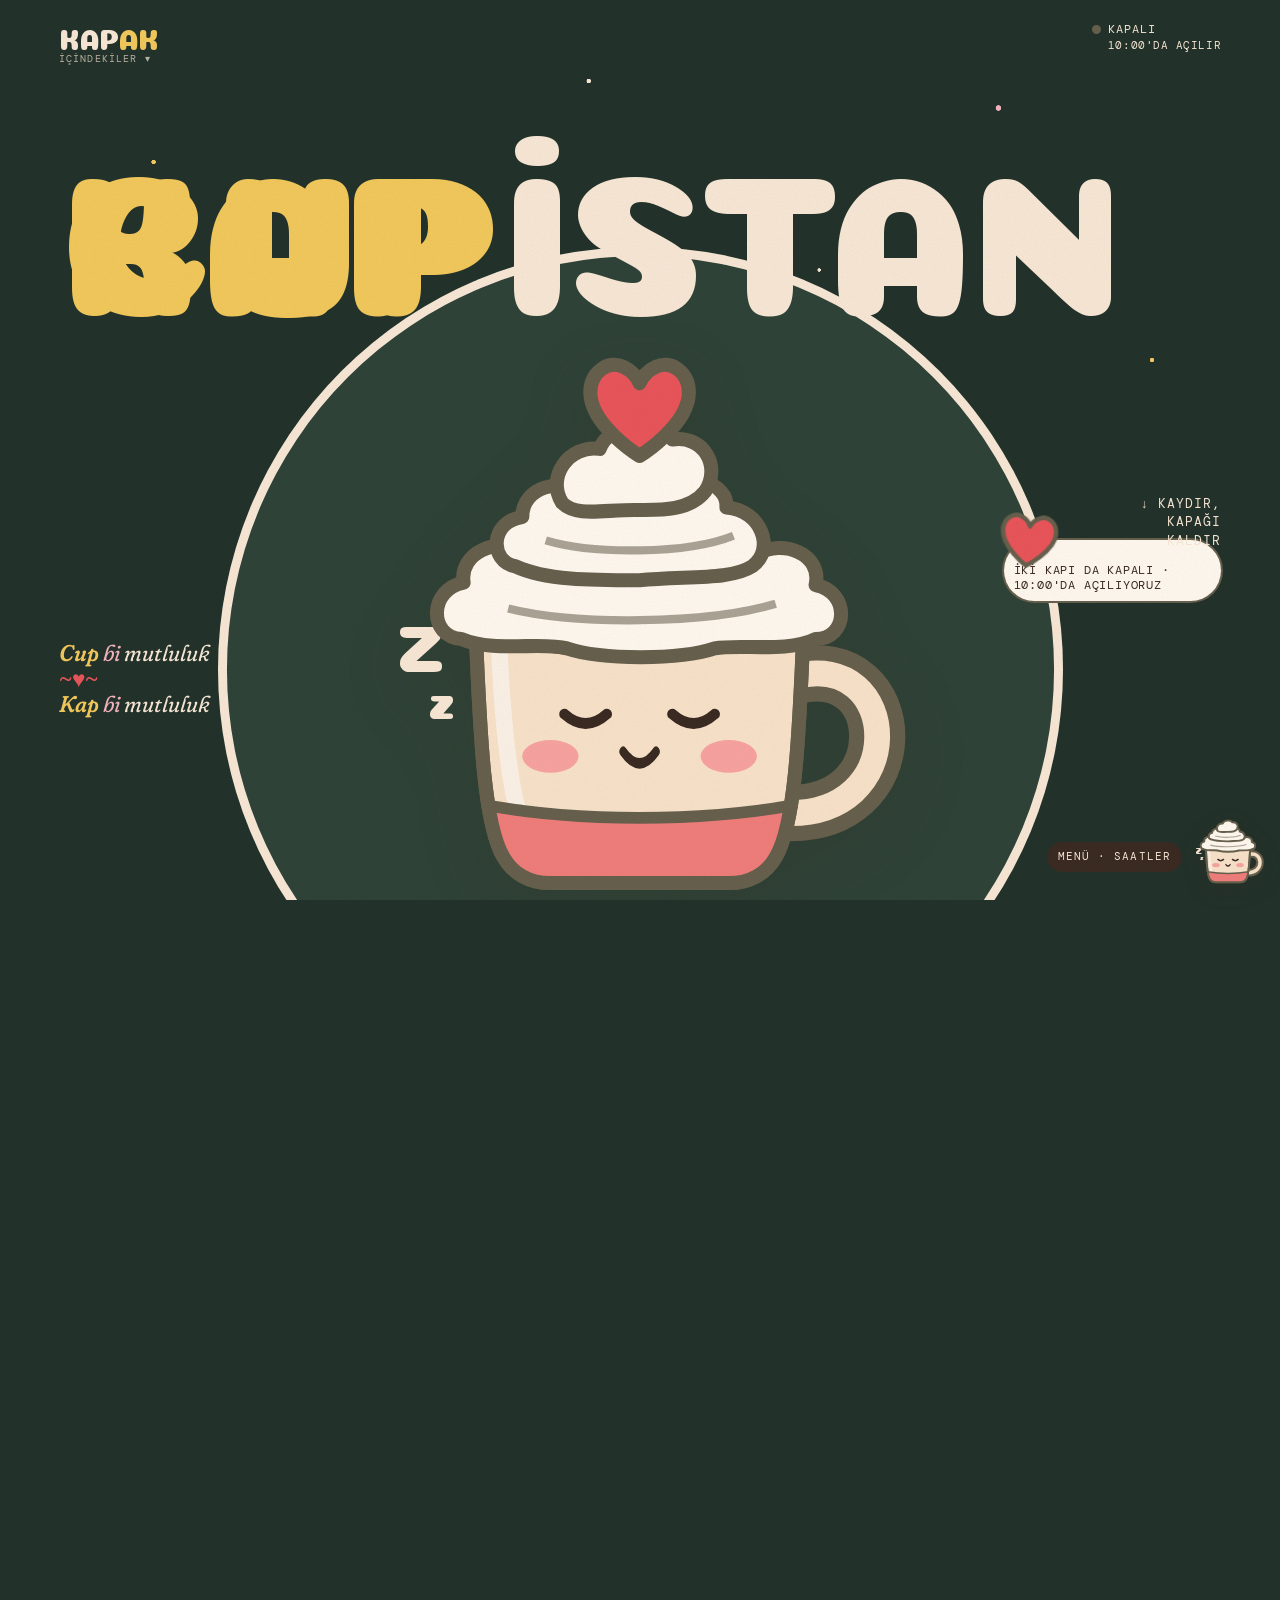
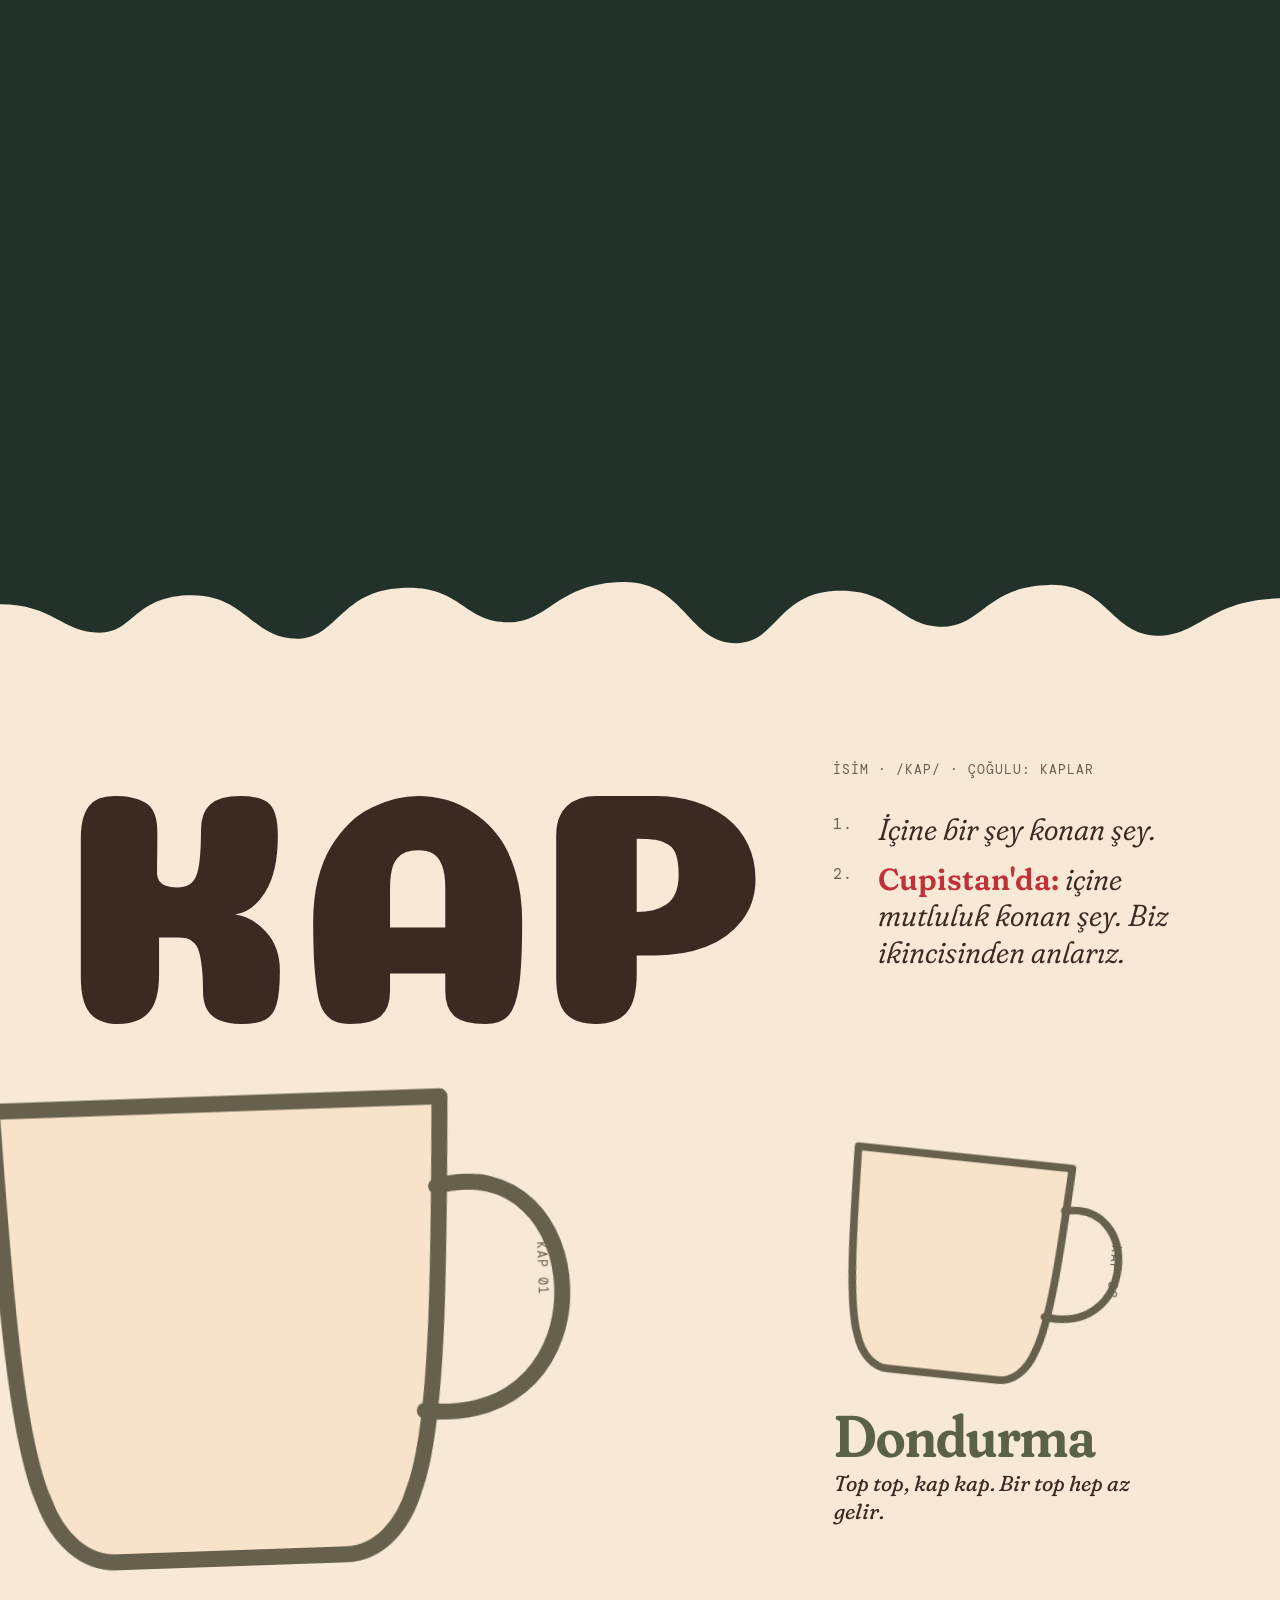
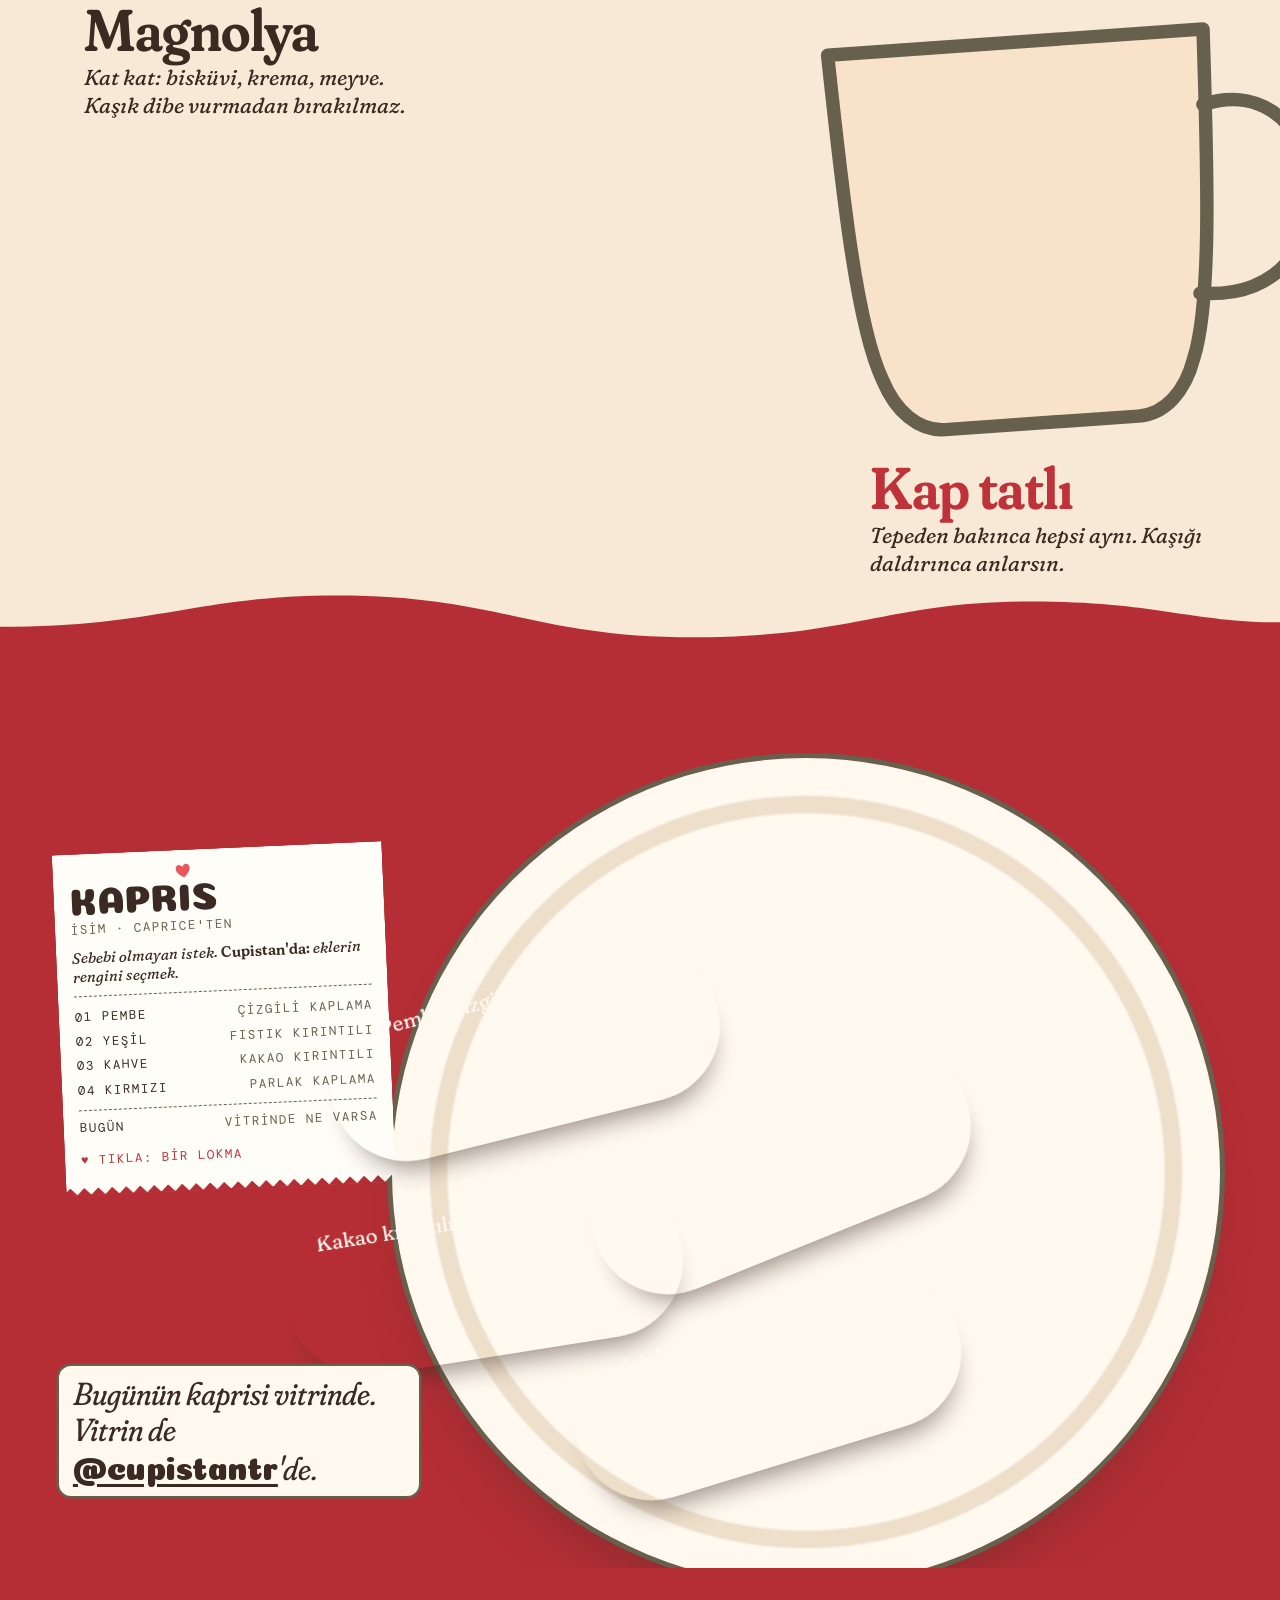
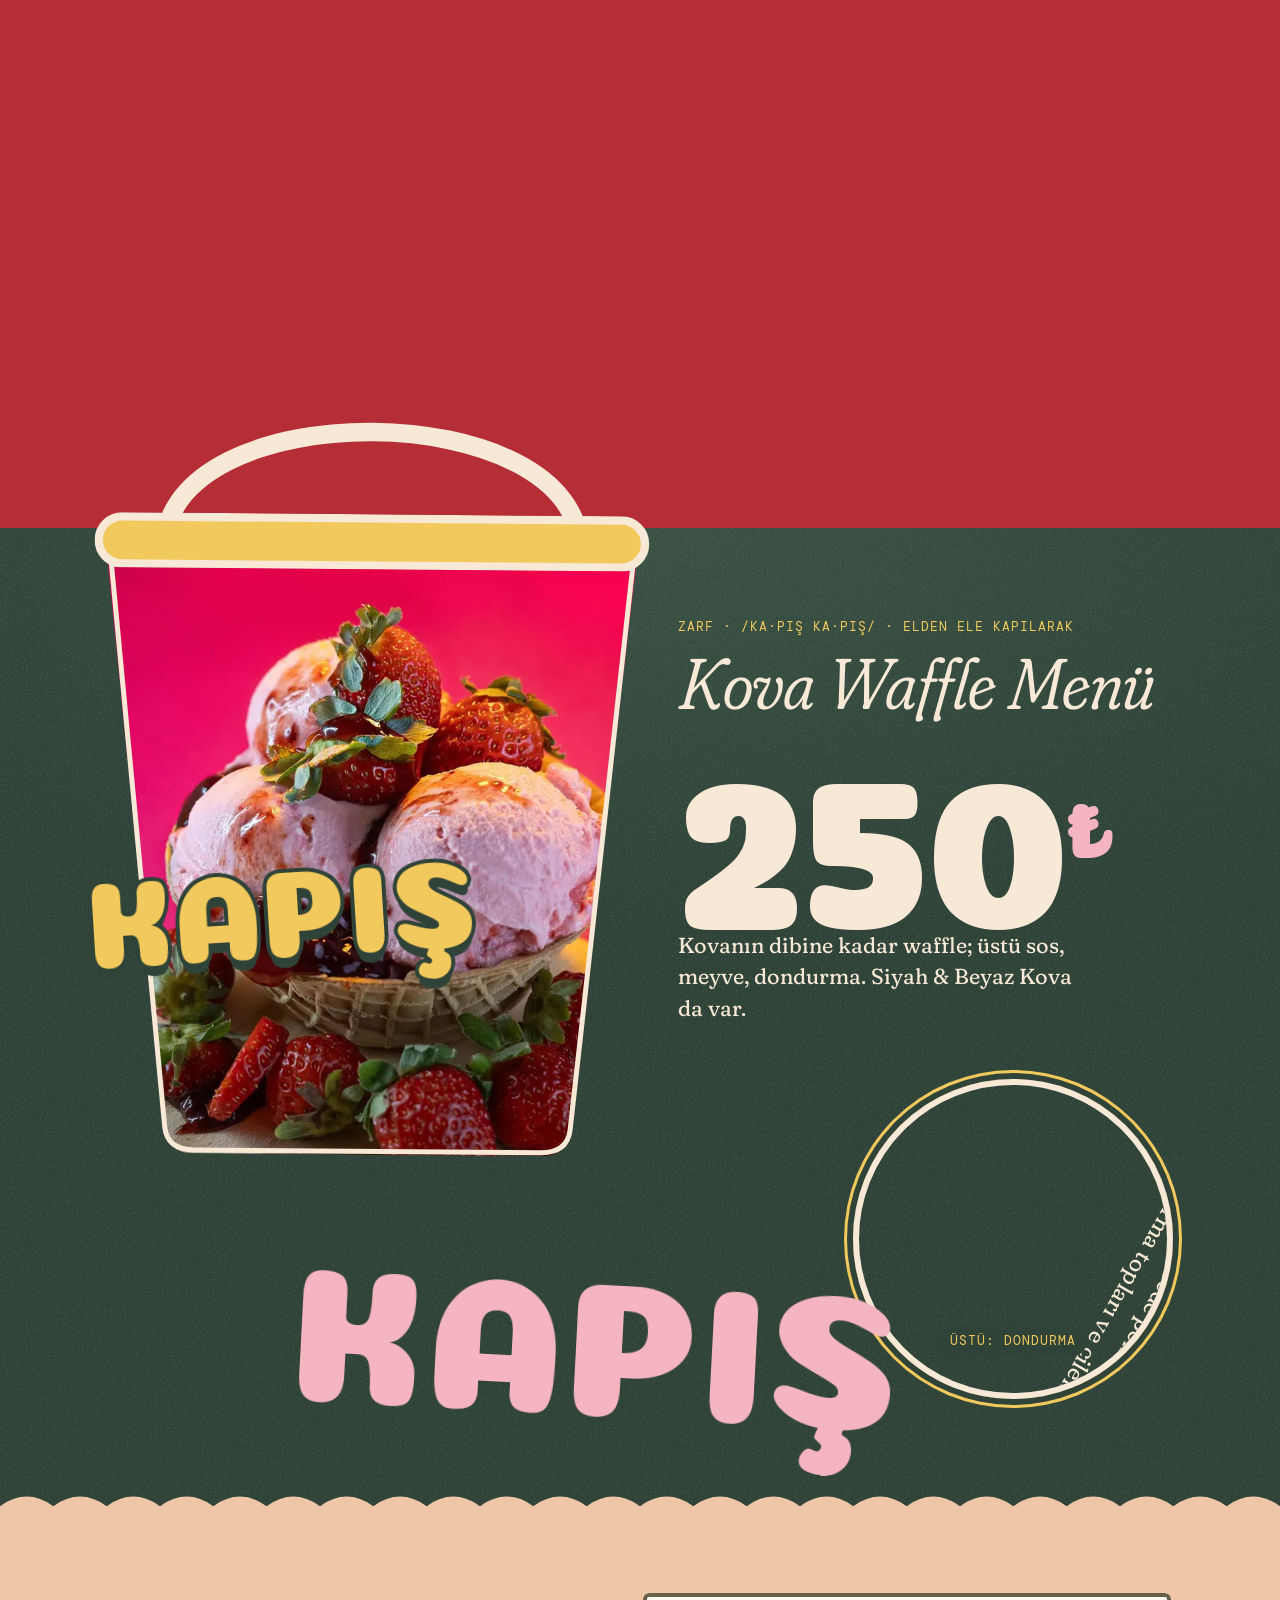
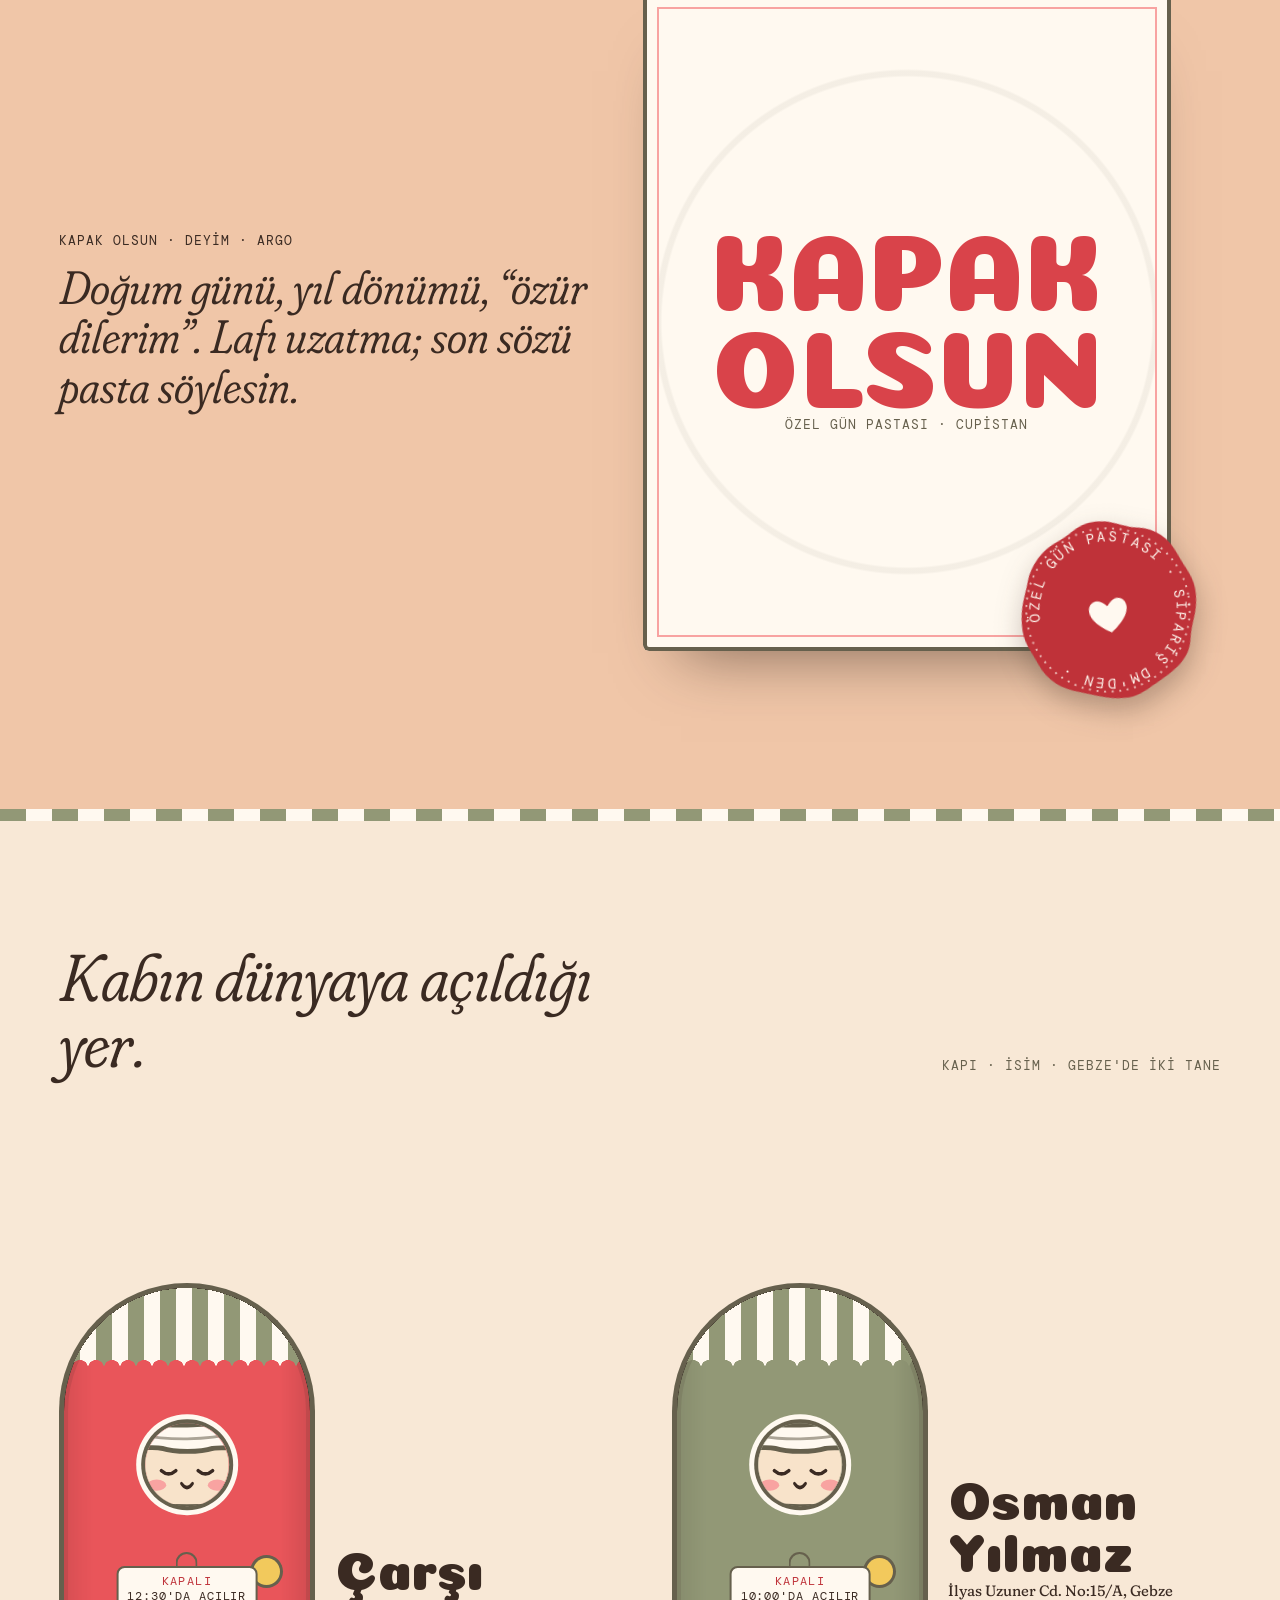
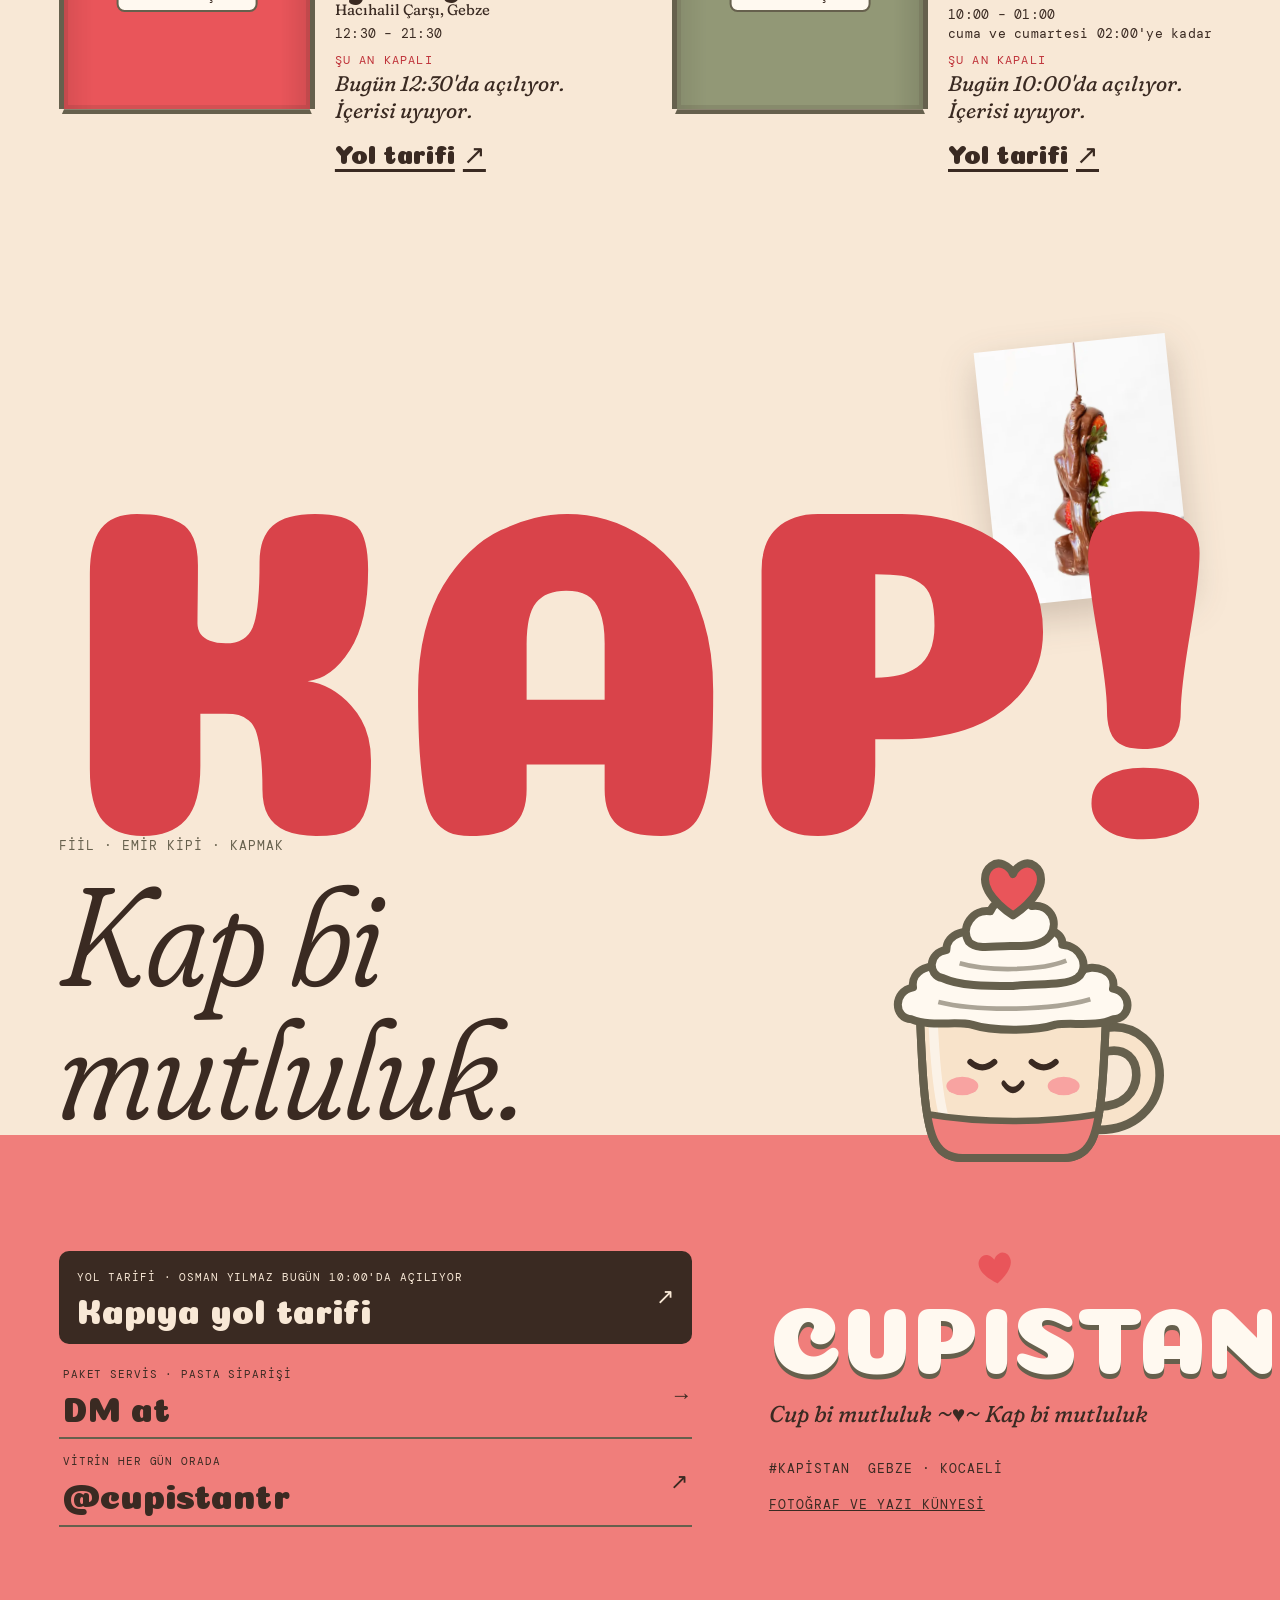
==== commit 487522cb: "v2 redesign after five-lens review: name-to-spine opening, vitrine plate, box lid, door signs, band " ====
--- a/index.html
+++ b/index.html
@@ -4,40 +4,65 @@
 <meta charset="utf-8">
 <meta name="viewport" content="width=device-width, initial-scale=1, viewport-fit=cover">
 <title>CUPISTAN · Kap bi mutluluk · Gebze</title>
-<meta name="description" content="Cupistan #Kapistan. Gebze'de kap tatlı, ekler, dondurma, magnolya ve kova waffle. Hacıhalil Çarşı 12:30–21:30, Osman Yılmaz 10:00–01:00 (Cuma–Cumartesi 02:00).">
+<meta name="description" content="Cupistan #Kapistan. Gebze'de kap tatlı, ekler, dondurma, magnolya ve kova waffle. Hacıhalil Çarşı 12:30–21:30, Osman Yılmaz 10:00–01:00 (cuma ve cumartesi 02:00).">
 <meta name="theme-color" content="#F8E8D6">
+<link rel="canonical" href="https://cupistan.com/">
 <meta property="og:type" content="website">
+<meta property="og:site_name" content="CUPISTAN">
+<meta property="og:url" content="https://cupistan.com/">
 <meta property="og:title" content="CUPISTAN · Kap bi mutluluk">
 <meta property="og:description" content="Kapağı kaldır. Gebze'de iki kapı, bir sürü kap.">
-<meta property="og:image" content="assets/og.jpg">
+<meta property="og:image" content="https://cupistan.com/assets/og.jpg">
+<meta property="og:image:width" content="1200">
+<meta property="og:image:height" content="630">
+<meta property="og:image:alt" content="Cupistan maskotu: tepesinde krema ve kalp olan bir kap. Kap bi mutluluk, Gebze.">
 <meta property="og:locale" content="tr_TR">
 <meta name="twitter:card" content="summary_large_image">
+<meta name="twitter:image" content="https://cupistan.com/assets/og.jpg">
 <link rel="icon" href="favicon.svg" type="image/svg+xml">
-<link rel="preload" href="assets/fonts/coiny-normal-latin-400.woff2" as="font" type="font/woff2" crossorigin>
-<link rel="preload" href="assets/fonts/coiny-normal-latin-ext-400.woff2" as="font" type="font/woff2" crossorigin>
-<link rel="stylesheet" href="assets/css/fonts.css">
-<link rel="stylesheet" href="assets/css/kap.css">
+<link rel="icon" href="favicon-32.png" sizes="32x32" type="image/png">
+<link rel="apple-touch-icon" href="apple-touch-icon.png">
+<link rel="preload" href="assets/fonts/coiny-tr.woff2" as="font" type="font/woff2" crossorigin>
+<link rel="stylesheet" href="assets/css/fonts.css?v=2">
+<link rel="stylesheet" href="assets/css/kap.css?v=2">
 <script>document.documentElement.classList.add('js')</script>
 <script type="application/ld+json">
 {
   "@context": "https://schema.org",
-  "@type": "Organization",
-  "name": "Cupistan",
-  "alternateName": "Kapistan",
-  "slogan": "Kap bi mutluluk",
-  "sameAs": ["https://www.instagram.com/cupistantr/"],
-  "subOrganization": [
+  "@graph": [
     {
-      "@type": "FoodEstablishment",
+      "@type": "Organization",
+      "@id": "https://cupistan.com/#org",
+      "name": "Cupistan",
+      "alternateName": "Kapistan",
+      "slogan": "Kap bi mutluluk",
+      "url": "https://cupistan.com/",
+      "logo": "https://cupistan.com/apple-touch-icon.png",
+      "image": "https://cupistan.com/assets/og.jpg",
+      "sameAs": ["https://www.instagram.com/cupistantr/"]
+    },
+    {
+      "@type": ["Bakery", "IceCreamShop"],
+      "@id": "https://cupistan.com/#carsi",
       "name": "Cupistan · Çarşı",
-      "servesCuisine": ["Tatlı", "Ekler", "Dondurma", "Waffle"],
+      "parentOrganization": {"@id": "https://cupistan.com/#org"},
+      "url": "https://cupistan.com/#kapi",
+      "image": "https://cupistan.com/assets/og.jpg",
+      "servesCuisine": ["Tatlı", "Ekler", "Dondurma", "Magnolya", "Waffle"],
+      "menu": "https://cupistan.com/#icindekiler",
       "address": {"@type": "PostalAddress", "streetAddress": "Hacıhalil Çarşı", "addressLocality": "Gebze", "addressRegion": "Kocaeli", "addressCountry": "TR"},
       "openingHoursSpecification": [{"@type": "OpeningHoursSpecification", "dayOfWeek": ["Monday","Tuesday","Wednesday","Thursday","Friday","Saturday","Sunday"], "opens": "12:30", "closes": "21:30"}]
     },
     {
-      "@type": "FoodEstablishment",
+      "@type": ["Bakery", "IceCreamShop"],
+      "@id": "https://cupistan.com/#osman-yilmaz",
       "name": "Cupistan · Osman Yılmaz",
-      "servesCuisine": ["Tatlı", "Ekler", "Dondurma", "Waffle"],
+      "parentOrganization": {"@id": "https://cupistan.com/#org"},
+      "url": "https://cupistan.com/#kapi",
+      "image": "https://cupistan.com/assets/og.jpg",
+      "servesCuisine": ["Tatlı", "Ekler", "Dondurma", "Magnolya", "Waffle"],
+      "menu": "https://cupistan.com/#icindekiler",
+      "hasMap": "https://www.google.com/maps/dir/?api=1&destination=Cupistan%2C%20%C4%B0lyas%20Uzuner%20Cd.%20No%3A15%2FA%2C%20Gebze%2C%20Kocaeli",
       "address": {"@type": "PostalAddress", "streetAddress": "İlyas Uzuner Cd. No:15/A, Osman Yılmaz Mah.", "addressLocality": "Gebze", "addressRegion": "Kocaeli", "addressCountry": "TR"},
       "openingHoursSpecification": [
         {"@type": "OpeningHoursSpecification", "dayOfWeek": ["Monday","Tuesday","Wednesday","Thursday","Sunday"], "opens": "10:00", "closes": "01:00"},
@@ -52,42 +77,48 @@
 
 <a class="skip" href="#kap">İçeriğe geç</a>
 
-<!-- ═══ The spine: one syllable that never leaves the screen ═══ -->
+<!-- ═══ The spine: one syllable that never leaves the screen.
+     It is born from the wordmark when the lid lifts. ═══ -->
 <header class="spine">
-  <a class="spine__word" href="#icindekiler" data-toc-open aria-label="İçindekiler: KAP sözlüğü">
+  <button class="spine__word" type="button" data-toc-open aria-haspopup="dialog" aria-controls="icindekiler" aria-expanded="false" aria-label="KAPAK, içindekiler">
     <span class="spine__root">KAP</span><span class="spine__suffix" aria-hidden="true"><span>AK</span></span>
-  </a>
+    <span class="spine__hint" aria-hidden="true">içindekiler</span>
+  </button>
   <a class="spine__status" href="#kapi" data-status-pill>
-    <i class="dot"></i><span class="spine__state" data-status-short>Gebze</span><small data-status-until></small>
+    <i class="dot"></i><span data-status-short>Gebze</span><small data-status-until>iki kapı</small>
   </a>
 </header>
 
-<!-- the one heart: leaves the cup at the start, comes back at the door -->
+<!-- the one heart: leaves the cup at the start, comes back to the last cup -->
 <svg class="heart" id="heart" viewBox="0 0 48 44" aria-hidden="true"><path d="M24,41 C24,41 3,28 3,14 C3,5 11,0 17,3 C20.5,4.5 23,7.5 24,10 C25,7.5 27.5,4.5 31,3 C37,0 45,5 45,14 C45,28 24,41 24,41 Z"/></svg>
 
-<!-- the cup in your pocket: tap to see what's inside -->
-<button class="cupbtn" type="button" data-toc-toggle aria-controls="icindekiler" aria-expanded="false">
-  <span class="cupbtn__label">içindekiler</span>
+<!-- the cup in your pocket: tap it to see what's inside -->
+<button class="cupbtn" type="button" data-toc-toggle aria-controls="icindekiler" aria-expanded="false" aria-label="İçindekiler: menü, saatler, yol tarifi">
+  <span class="cupbtn__label" aria-hidden="true"><span class="cupbtn__open">menü · saatler</span><span class="cupbtn__close">kapat</span></span>
   <span class="cupbtn__cup" data-mascot-clone></span>
 </button>
 
 <main>
 
 <!-- ═══════════════ 01 · KAPAK ═══════════════ -->
-<section class="ch kapak" id="kapak" data-ch="kapak" data-suffix="AK" aria-label="Kapak">
+<section class="ch kapak" id="kapak" data-ch="kapak" data-suffix="AK" aria-labelledby="kapak-title">
   <div class="kapak__stage">
+    <div class="kapak__sky" aria-hidden="true"></div>
     <div class="kapak__disc" aria-hidden="true"></div>
 
-    <h1 class="kapak__slogan">
-      <span class="sr">CUPISTAN. Cup bi mutluluk, Kap bi mutluluk.</span>
-      <span class="flip" aria-hidden="true"><span class="flip__a">Cup</span><span class="flip__b">Kap</span></span><span aria-hidden="true"> bi</span>
-      <span class="kapak__line2" aria-hidden="true">mutluluk</span>
+    <div class="kapak__top">
+    <h1 class="wm" id="kapak-title">
+      <span class="sr">CUPISTAN, Gebze. Cup bi mutluluk, Kap bi mutluluk.</span>
+      <span class="wm__word" aria-hidden="true"><span class="wm__root"><span class="flip"><span class="flip__a">CUP</span><span class="flip__b">KAP</span></span></span><span class="wm__rest">İSTAN</span></span>
     </h1>
+    <p class="kapak__sl" aria-hidden="true"><span class="ln"><span class="c1">Cup</span> <span class="c2">bi</span> mutluluk <span class="hinge">~♥~</span></span> <span class="ln"><span class="c1">Kap</span> <span class="c2">bi</span> mutluluk</span></p>
+    <p class="kapak__status"><i class="dot"></i><span data-status-line>Gebze · iki kapı</span></p>
+    </div>
 
     <div class="kapak__inside" aria-hidden="true">
-      <img src="assets/photo/kap-ici-900.webp" srcset="assets/photo/kap-ici-900.webp 900w, assets/photo/kap-ici-1600.webp 1600w" sizes="100vmax" alt="" fetchpriority="high">
-    </div>
-    <div class="kapak__ring" aria-hidden="true"></div>
+      <img src="assets/photo/kap-ici-900.webp" srcset="assets/photo/kap-ici-900.webp 900w, assets/photo/kap-ici-1600.webp 1600w, assets/photo/kap-ici-2400.webp 2400w" sizes="150vmax" alt="" decoding="async">
+    </div>
+    <svg class="kapak__ring" aria-hidden="true"><ellipse cx="0" cy="0" rx="10" ry="10"/></svg>
 
     <div class="kapak__mascot" data-mascot-root>
       <svg class="mascot" viewBox="0 0 240 240" role="img" aria-label="Cupistan'ın maskotu: tepesinde krema ve kalp olan gülümseyen bir kap">
@@ -119,7 +150,7 @@
           </g>
           <path class="m-mouth" d="M110,170 Q120,180 130,170" fill="none" stroke="#3A2A22" stroke-width="4.5" stroke-linecap="round"/>
           <ellipse class="m-mouth-o" cx="120" cy="176" rx="6" ry="7.5" fill="#3A2A22"/>
-          <g class="m-zz" fill="#66604D" font-family="Coiny, sans-serif"><text x="186" y="104" font-size="22">z</text><text x="202" y="84" font-size="30">Z</text></g>
+          <g class="m-zz" fill="#66604D" font-family="Coiny, sans-serif"><text x="30" y="158" font-size="20">z</text><text x="16" y="138" font-size="28">Z</text></g>
         </g>
         <g class="m-lid" stroke="#66604D" stroke-width="6" stroke-linejoin="round">
           <path d="M44,124 C30,123 30,103 45,100 C43,87 60,80 71,87 C78,77 96,77 102,86 C110,76 131,76 139,86 C146,77 165,78 170,88 C181,81 198,88 195,101 C210,104 209,124 195,124 C183,130 163,126 152,128 C137,133 104,133 89,128 C78,125 58,130 44,124 Z" fill="#FFF9F0"/>
@@ -132,9 +163,8 @@
       </svg>
     </div>
 
-    <p class="kapak__meta mono"><span>Gebze</span><span>iki kapı</span><span data-status-line>kap tatlı · ekler · dondurma · magnolya · waffle</span></p>
-    <p class="kapak__cue mono" aria-hidden="true">kapağı kaldır <span class="cue-arrow">↓</span></p>
-    <p class="kapak__caption mono" aria-hidden="true">kabın içi · krema, çilek sosu · kaşığı daldır</p>
+    <p class="kapak__cue mono" aria-hidden="true"><span class="cue-arrow">↓</span> kaydır, kapağı kaldır</p>
+    <p class="kapak__caption mono" aria-hidden="true">kabın içi: krema, çilek sosu</p>
   </div>
 </section>
 
@@ -142,300 +172,298 @@
 <section class="ch kap" id="kap" data-ch="kap" data-suffix="" aria-labelledby="kap-word">
   <svg class="edge edge--drip" viewBox="0 0 1440 120" preserveAspectRatio="none" aria-hidden="true"><path d="M0,120 L0,58 C60,58 70,96 112,96 C150,96 150,50 210,46 C276,42 282,104 334,104 C380,104 382,40 452,36 C520,32 520,82 572,82 C618,82 626,30 700,28 C770,26 774,110 828,110 C874,110 874,44 940,40 C1004,36 1012,88 1060,88 C1104,88 1110,34 1180,32 C1246,30 1250,100 1302,100 C1350,100 1360,52 1440,50 L1440,120 Z"/></svg>
 
-  <header class="entry entry--kap">
-    <h2 class="entry__word" id="kap-word">KAP</h2>
+  <header class="entry">
+    <h2 class="entry__word" id="kap-word">KAP<span class="sr">: kap tatlı, magnolya, dondurma</span></h2>
     <p class="entry__meta mono">isim · /kap/ · çoğulu: kaplar</p>
     <ol class="entry__defs">
       <li>İçine bir şey konan şey.</li>
-      <li><em>Cupistan'da:</em> içine mutluluk konan şey. Biz ikinci anlamı kullanıyoruz.</li>
+      <li><em>Cupistan'da:</em> içine mutluluk konan şey. Biz ikincisinden anlarız.</li>
     </ol>
   </header>
 
   <div class="vessels">
     <figure class="vessel vessel--1" data-fill>
       <div class="vessel__cup">
-        <div class="vessel__mask"><img src="assets/photo/magnolya-700.webp" srcset="assets/photo/magnolya-700.webp 700w, assets/photo/magnolya-1200.webp 1200w" sizes="(min-width: 900px) 40vw, 82vw" alt="Kat kat çilek, muz ve kremadan bir kap tatlı" loading="lazy" decoding="async"></div>
+        <div class="vessel__mask"><img src="assets/photo/magnolya-700.webp" srcset="assets/photo/magnolya-700.webp 700w, assets/photo/magnolya-1200.webp 1200w" sizes="(min-width: 900px) 40vw, 76vw" alt="Kat kat çilek, muz ve kremadan bir magnolya" loading="lazy" decoding="async"></div>
         <svg class="vessel__line" viewBox="0 0 200 160" aria-hidden="true"><use href="#cup-line"/></svg>
+        <span class="vessel__no mono" aria-hidden="true">kap 01</span>
       </div>
       <figcaption>
-        <span class="vessel__no mono">kap 01</span>
-        <b class="vessel__name">Magnolya</b>
-        <span class="vessel__say">Kat kat: bisküvi, krema, meyve. Kaşık dibe değmeden bitmez.</span>
+        <h3 class="vessel__name">Magnolya</h3>
+        <span class="vessel__say">Kat kat: bisküvi, krema, meyve. Kaşık dibe vurmadan bırakılmaz.</span>
       </figcaption>
     </figure>
 
     <figure class="vessel vessel--2" data-fill>
       <div class="vessel__cup">
-        <div class="vessel__mask"><img src="assets/photo/dondurma-fistik-600.webp" srcset="assets/photo/dondurma-fistik-600.webp 600w, assets/photo/dondurma-fistik-800.webp 800w" sizes="(min-width: 900px) 28vw, 62vw" alt="Yakından fıstıklı dondurma topu, arkasında çilekli" loading="lazy" decoding="async"></div>
+        <div class="vessel__mask"><img src="assets/photo/dondurma-600.webp" srcset="assets/photo/dondurma-600.webp 600w, assets/photo/dondurma-900.webp 900w" sizes="(min-width: 900px) 22vw, 46vw" alt="Yakından yeşil ve kırmızı dondurma topları" loading="lazy" decoding="async"></div>
         <svg class="vessel__line" viewBox="0 0 200 160" aria-hidden="true"><use href="#cup-line"/></svg>
+        <span class="vessel__no mono" aria-hidden="true">kap 02</span>
       </div>
       <figcaption>
-        <span class="vessel__no mono">kap 02</span>
-        <b class="vessel__name">Dondurma</b>
-        <span class="vessel__say">Fıstıklısı tam bizim yeşilimiz. Tesadüf değil.</span>
+        <h3 class="vessel__name">Dondurma</h3>
+        <span class="vessel__say">Top top, kap kap. Bir top hep az gelir.</span>
       </figcaption>
     </figure>
 
     <figure class="vessel vessel--3" data-fill>
       <div class="vessel__cup">
-        <div class="vessel__mask"><img src="assets/photo/kap-tatli-700.webp" srcset="assets/photo/kap-tatli-700.webp 700w, assets/photo/kap-tatli-1200.webp 1200w" sizes="(min-width: 900px) 34vw, 74vw" alt="Yukarıdan bakış: kakaolu kap tatlılar, üzerlerinde çilek ve yaban mersini" loading="lazy" decoding="async"></div>
+        <div class="vessel__mask"><img src="assets/photo/kap-tatli-700.webp" srcset="assets/photo/kap-tatli-700.webp 700w, assets/photo/kap-tatli-1200.webp 1200w" sizes="(min-width: 900px) 42vw, 100vw" alt="Yukarıdan bakış: kakaolu kap tatlılar, üzerlerinde çilek ve yaban mersini" loading="lazy" decoding="async"></div>
         <svg class="vessel__line" viewBox="0 0 200 160" aria-hidden="true"><use href="#cup-line"/></svg>
+        <span class="vessel__no mono" aria-hidden="true">kap 03</span>
       </div>
       <figcaption>
-        <span class="vessel__no mono">kap 03</span>
-        <b class="vessel__name">Kap tatlı</b>
-        <span class="vessel__say">Tepeden bakınca hepsi aynı kap. Kaşığı daldırınca değil.</span>
+        <h3 class="vessel__name">Kap tatlı</h3>
+        <span class="vessel__say">Tepeden bakınca hepsi aynı. Kaşığı daldırınca anlarsın.</span>
       </figcaption>
     </figure>
   </div>
-
-  <figure class="bleed" data-bleed>
-    <img src="assets/photo/krema-cilek-900.webp" srcset="assets/photo/krema-cilek-900.webp 900w, assets/photo/krema-cilek-1600.webp 1600w" sizes="100vw" alt="Çırpılmış kremanın içine batırılmış taze çilek dilimleri, çok yakından" loading="lazy" decoding="async">
-    <figcaption class="mono">tepesi krema · gerisi kabın sırrı</figcaption>
-  </figure>
-</section>
-
-<!-- ═══════════════ 03 · KAPRİS ═══════════════ -->
+</section>
+
+<!-- ═══════════════ 03 · KAPRİS: the vitrine plate ═══════════════ -->
 <section class="ch kapris" id="kapris" data-ch="kapris" data-suffix="RİS" aria-labelledby="kapris-word">
   <svg class="edge edge--glaze" viewBox="0 0 1440 120" preserveAspectRatio="none" aria-hidden="true"><path d="M0,120 L0,64 C180,64 220,22 380,22 C560,22 600,78 780,78 C960,78 1000,30 1160,30 C1300,30 1340,58 1440,58 L1440,120 Z"/></svg>
 
-  <header class="entry entry--kapris">
-    <h2 class="entry__word" id="kapris-word" aria-label="KAPRİS">KAPR<span class="i-heart" aria-hidden="true">I</span>S</h2>
-    <p class="entry__meta mono">isim · /kap·ris/ · Fransızca caprice'ten</p>
-    <ol class="entry__defs">
-      <li>Sebebi olmayan istek.</li>
-      <li><em>Cupistan'da:</em> eklerin rengini seçmek. Vitrin her gün başka kapris.</li>
-    </ol>
-  </header>
-
-  <div class="eclairs">
-    <figure class="eclair" data-eclair data-color="#F2A8B8" data-ink="#3A2A22" data-from="-1" style="--rot:-5deg">
-      <b class="eclair__name">Çilek</b>
-      <button class="eclair__pill" type="button" aria-label="Çilekli eklerden bir lokma al">
-        <img src="assets/photo/ekler-cilek-700.webp" width="700" height="269" srcset="assets/photo/ekler-cilek-700.webp 700w, assets/photo/ekler-cilek-1300.webp 1300w" sizes="(min-width: 900px) 62vw, 118vw" alt="Pembe çilek kaplamalı, çizgili ekler" loading="lazy" decoding="async">
-        <span class="bites" aria-hidden="true"></span>
+  <div class="kapris__stage">
+    <div class="glaze" aria-hidden="true"><i style="--g:#F2A8B8"></i><i style="--g:#DDE3B8"></i><i style="--g:#D9B48F"></i><i style="--g:#B52E35"></i></div>
+
+    <!-- the receipt: the chapter's definition, printing the vitrine as it fills -->
+    <div class="fis">
+      <h2 class="fis__word" id="kapris-word"><span class="sr">KAPRİS: günün ekleri</span><span aria-hidden="true">KAPR<span class="i-heart">I</span>S</span></h2>
+      <p class="fis__meta mono">isim · <span lang="fr">caprice</span>'ten</p>
+      <p class="fis__def">Sebebi olmayan istek. <em>Cupistan'da:</em> eklerin rengini seçmek.</p>
+      <ol class="fis__list mono">
+        <li data-line="0"><b>01 pembe</b><span>çizgili kaplama</span></li>
+        <li data-line="1"><b>02 yeşil</b><span>fıstık kırıntılı</span></li>
+        <li data-line="2"><b>03 kahve</b><span>kakao kırıntılı</span></li>
+        <li data-line="3"><b>04 kırmızı</b><span>parlak kaplama</span></li>
+      </ol>
+      <p class="fis__total mono"><b>bugün</b><span>vitrinde ne varsa</span></p>
+      <p class="fis__hint mono" data-bite-hint>dokun: bir lokma</p>
+    </div>
+
+    <div class="plate" aria-hidden="true"></div>
+
+    <div class="eclairs">
+      <button class="eclair" type="button" data-eclair="0" data-color="#F2A8B8" aria-label="Pembe çizgili eklerden bir lokma al" style="--x:41%;--y:43%;--r:-14deg">
+        <img src="assets/photo/ekler-pembe-800.webp" srcset="assets/photo/ekler-pembe-800.webp 800w, assets/photo/ekler-pembe-1600.webp 1600w" sizes="(min-width: 900px) 30vw, 78vw" width="800" height="308" alt="Pembe, çizgili kaplamalı ekler" loading="lazy" decoding="async">
       </button>
-      <figcaption class="mono">01 · pembe kaplama, çizgili <span class="eclair__hint">dokun: bir lokma</span></figcaption>
-    </figure>
-    <figure class="eclair" data-eclair data-color="#C9D39E" data-ink="#2F4338" data-from="1" style="--rot:4deg">
-      <b class="eclair__name">Fıstık</b>
-      <button class="eclair__pill" type="button" aria-label="Fıstıklı eklerden bir lokma al">
-        <img src="assets/photo/ekler-fistik-700.webp" width="700" height="280" srcset="assets/photo/ekler-fistik-700.webp 700w, assets/photo/ekler-fistik-1400.webp 1400w" sizes="(min-width: 900px) 62vw, 118vw" alt="Yeşil fıstık kırıntılı, üstünde krema damlaları olan ekler" loading="lazy" decoding="async">
-        <span class="bites" aria-hidden="true"></span>
+      <button class="eclair" type="button" data-eclair="1" data-color="#DDE3B8" aria-label="Yeşil fıstık kırıntılı eklerden bir lokma al" style="--x:61%;--y:56%;--r:-22deg">
+        <img src="assets/photo/ekler-yesil-800.webp" srcset="assets/photo/ekler-yesil-800.webp 800w, assets/photo/ekler-yesil-1600.webp 1600w" sizes="(min-width: 900px) 30vw, 78vw" width="800" height="308" alt="Fıstık kırıntılı yeşil ekler" loading="lazy" decoding="async">
       </button>
-      <figcaption class="mono">02 · fıstık kırıntısı, krema damlası</figcaption>
-    </figure>
-    <figure class="eclair" data-eclair data-color="#5A3626" data-ink="#F8E8D6" data-from="-1" style="--rot:-3deg">
-      <b class="eclair__name">Bitter</b>
-      <button class="eclair__pill" type="button" aria-label="Bitter çikolatalı eklerden bir lokma al">
-        <img src="assets/photo/ekler-bitter-700.webp" width="700" height="221" srcset="assets/photo/ekler-bitter-700.webp 700w, assets/photo/ekler-bitter-1400.webp 1400w" sizes="(min-width: 900px) 62vw, 118vw" alt="Kakaolu kırıntıyla kaplı bitter çikolatalı ekler" loading="lazy" decoding="async">
-        <span class="bites" aria-hidden="true"></span>
+      <button class="eclair" type="button" data-eclair="2" data-color="#D9B48F" aria-label="Kakao kırıntılı eklerden bir lokma al" style="--x:38%;--y:68%;--r:-9deg">
+        <img src="assets/photo/ekler-kahve-800.webp" srcset="assets/photo/ekler-kahve-800.webp 800w, assets/photo/ekler-kahve-1600.webp 1600w" sizes="(min-width: 900px) 30vw, 78vw" width="800" height="308" alt="Kakao kırıntılı, krema damlalı ekler" loading="lazy" decoding="async">
       </button>
-      <figcaption class="mono">03 · kakao kırıntısı, karamel nokta</figcaption>
-    </figure>
-    <figure class="eclair" data-eclair data-color="#E9555A" data-ink="#FFF9F0" data-from="1" style="--rot:5deg">
-      <b class="eclair__name">Frambuaz</b>
-      <button class="eclair__pill" type="button" aria-label="Frambuazlı eklerden bir lokma al">
-        <img src="assets/photo/ekler-frambuaz-700.webp" width="700" height="280" srcset="assets/photo/ekler-frambuaz-700.webp 700w, assets/photo/ekler-frambuaz-1000.webp 1000w" sizes="(min-width: 900px) 62vw, 118vw" alt="Parlak kırmızı frambuaz kaplamalı, beze süslü ekler" loading="lazy" decoding="async">
-        <span class="bites" aria-hidden="true"></span>
+      <button class="eclair" type="button" data-eclair="3" data-color="#B52E35" aria-label="Kırmızı parlak kaplamalı eklerden bir lokma al" style="--x:60%;--y:80%;--r:-17deg">
+        <img src="assets/photo/ekler-kirmizi-800.webp" srcset="assets/photo/ekler-kirmizi-800.webp 800w, assets/photo/ekler-kirmizi-1600.webp 1600w" sizes="(min-width: 900px) 30vw, 78vw" width="800" height="308" alt="Parlak kırmızı kaplamalı, beze süslü ekler" loading="lazy" decoding="async">
       </button>
-      <figcaption class="mono">04 · parlak kaplama, beze</figcaption>
-    </figure>
-  </div>
-
-  <p class="kapris__after">Bugünün kaprisi vitrinde. Vitrin de <a href="https://www.instagram.com/cupistantr/" target="_blank" rel="noopener">@cupistantr</a>'de.</p>
+    </div>
+
+    <p class="kapris__after">Bugünün kaprisi vitrinde. Vitrin de <a href="https://www.instagram.com/cupistantr/" target="_blank" rel="noopener"><span lang="en">@cupistantr</span></a>'de.</p>
+  </div>
 </section>
 
 <!-- ═══════════════ 04 · KAPIŞ KAPIŞ ═══════════════ -->
 <section class="ch kapis" id="kapis" data-ch="kapis" data-suffix="IŞ KAPIŞ" aria-labelledby="kapis-word">
-  <h2 class="sr" id="kapis-word">Kapış kapış: Kova Waffle Menü, 250 lira</h2>
-
-  <div class="kapis__type" aria-hidden="true">
-    <span class="kapis__w kapis__w--1">KAPIŞ</span>
-    <span class="kapis__w kapis__w--2">KAPIŞ</span>
-  </div>
-
   <figure class="kova" data-kova>
     <svg class="kova__handle" viewBox="0 0 400 140" aria-hidden="true"><path d="M44,138 C44,20 356,20 356,138" fill="none" stroke="#F8E8D6" stroke-width="14" stroke-linecap="round"/><circle cx="44" cy="134" r="12" fill="#2F4338" stroke="#F8E8D6" stroke-width="6"/><circle cx="356" cy="134" r="12" fill="#2F4338" stroke="#F8E8D6" stroke-width="6"/></svg>
     <div class="kova__body">
-      <img src="assets/photo/kova-700.webp" srcset="assets/photo/kova-700.webp 700w, assets/photo/kova-1200.webp 1200w" sizes="(min-width: 900px) 40vw, 88vw" alt="Waffle kasede çilekli dondurma topları, çilek sosu ve taze çilekler" loading="lazy" decoding="async">
-    </div>
-    <svg class="kova__line" viewBox="0 0 400 460" preserveAspectRatio="none" aria-hidden="true"><path d="M3,3 L397,3 L352,440 Q350,457 330,457 L70,457 Q50,457 48,440 Z" fill="none" stroke="#F8E8D6" stroke-width="5" vector-effect="non-scaling-stroke" stroke-linejoin="round"/></svg>
-    <svg class="kova__rim" viewBox="0 0 400 40" preserveAspectRatio="none" aria-hidden="true"><rect x="3" y="3" width="394" height="34" rx="17" fill="#F2C95C" stroke="#F8E8D6" stroke-width="6"/></svg>
+      <div class="kova__photo"><img src="assets/photo/kova-700.webp" srcset="assets/photo/kova-700.webp 700w, assets/photo/kova-1200.webp 1200w" sizes="(min-width: 900px) 36vw, 78vw" alt="Kovada waffle parçaları, fındık kreması, muz ve çilek" loading="lazy" decoding="async"></div>
+      <svg class="kova__line" viewBox="0 0 400 460" preserveAspectRatio="none" aria-hidden="true"><path d="M3,3 L397,3 L352,440 Q350,457 330,457 L70,457 Q50,457 48,440 Z" fill="none" stroke="#F8E8D6" stroke-width="5" vector-effect="non-scaling-stroke" stroke-linejoin="round"/></svg>
+      <svg class="kova__rim" viewBox="0 0 400 40" preserveAspectRatio="none" aria-hidden="true"><rect x="3" y="3" width="394" height="34" rx="17" fill="#F2C95C" stroke="#F8E8D6" stroke-width="6"/></svg>
+      <span class="kapis__w kapis__w--1" aria-hidden="true">KAPIŞ</span>
+    </div>
   </figure>
+  <span class="kapis__w kapis__w--2" aria-hidden="true">KAPIŞ</span>
 
   <div class="kapis__copy">
-    <p class="entry__meta mono">zarf · /ka·pış ka·pış/ · elden ele kapılarak</p>
-    <p class="kapis__name">Kova Waffle Menü</p>
-    <p class="kapis__price" aria-label="250 lira"><span>250</span><i>₺</i></p>
-    <p class="kapis__say">Kovanın dibine kadar waffle, sos, meyve, dondurma. Siyah &amp; Beyaz'ı da var; kasada sor, kapış kapış gidiyor.</p>
+    <p class="kapis__meta mono">zarf · /ka·pış ka·pış/ · elden ele kapılarak</p>
+    <h2 class="kapis__name" id="kapis-word">Kova Waffle Menü<span class="sr">: kapış kapış gidiyor</span></h2>
+    <p class="kapis__price"><span class="sr">250 lira</span><span aria-hidden="true">250<i>₺</i></span></p>
+    <p class="kapis__say">Kovanın dibine kadar waffle; üstü sos, meyve, dondurma. Siyah &amp; Beyaz Kova da var.</p>
   </div>
 
   <figure class="kapis__close">
-    <img src="assets/photo/kova-yakin-700.webp" srcset="assets/photo/kova-yakin-700.webp 700w, assets/photo/kova-yakin-1200.webp 1200w" sizes="(min-width: 900px) 30vw, 70vw" alt="Yakından waffle parçaları, fındık kreması, muz ve çilek" loading="lazy" decoding="async">
-    <figcaption class="mono">yakından: kovanın ortası</figcaption>
+    <img src="assets/photo/kova-dondurma-600.webp" srcset="assets/photo/kova-dondurma-600.webp 600w, assets/photo/kova-dondurma-1000.webp 1000w" sizes="(min-width: 900px) 26vw, 58vw" alt="Waffle kasede pembe dondurma topları ve çilek" loading="lazy" decoding="async">
+    <figcaption class="mono">üstü: dondurma</figcaption>
   </figure>
 </section>
 
-<!-- ═══════════════ 05 · KAPAK OLSUN ═══════════════ -->
+<!-- ═══════════════ 05 · KAPAK OLSUN: the box lid shuts ═══════════════ -->
 <section class="ch olsun" id="kapak-olsun" data-ch="olsun" data-suffix="AK OLSUN" aria-labelledby="olsun-word">
   <svg class="edge edge--pipe" viewBox="0 0 1440 80" preserveAspectRatio="none" aria-hidden="true"><path d="M0,80 L0,40 Q30,0 60,40 Q90,0 120,40 Q150,0 180,40 Q210,0 240,40 Q270,0 300,40 Q330,0 360,40 Q390,0 420,40 Q450,0 480,40 Q510,0 540,40 Q570,0 600,40 Q630,0 660,40 Q690,0 720,40 Q750,0 780,40 Q810,0 840,40 Q870,0 900,40 Q930,0 960,40 Q990,0 1020,40 Q1050,0 1080,40 Q1110,0 1140,40 Q1170,0 1200,40 Q1230,0 1260,40 Q1290,0 1320,40 Q1350,0 1380,40 Q1410,0 1440,40 L1440,80 Z"/></svg>
 
-  <header class="entry entry--olsun">
-    <h2 class="entry__word" id="olsun-word">KAPAK<br>OLSUN</h2>
-    <p class="entry__meta mono">deyim · argo · lafı bitiren son söz</p>
-    <ol class="entry__defs">
-      <li>Doğum günü, yıl dönümü, "özür dilerim".</li>
-      <li><em>Cupistan'da:</em> lafı uzatmayın, son sözü pasta söylesin.</li>
-    </ol>
-  </header>
-
-  <figure class="olsun__cake" data-tilt>
-    <img src="assets/photo/pasta-kutu-700.webp" srcset="assets/photo/pasta-kutu-700.webp 700w, assets/photo/pasta-kutu-1200.webp 1200w" sizes="(min-width: 900px) 36vw, 80vw" alt="Kapağı açık bir kutuda lila renkli, üstü yazılı küçük pasta, yanında laleler" loading="lazy" decoding="async">
-    <svg class="stamp" viewBox="0 0 200 200" aria-hidden="true">
-      <defs><path id="stamp-c" d="M100,100 m-74,0 a74,74 0 1,1 148,0 a74,74 0 1,1 -148,0"/></defs>
-      <circle cx="100" cy="100" r="96" fill="#E9555A"/>
-      <text font-family="DM Mono, monospace" font-size="15.5" letter-spacing="3.2" fill="#FFF9F0"><textPath href="#stamp-c">ÖZEL GÜN PASTASI · DM'DEN SÖYLE · ÖZEL GÜN PASTASI · </textPath></text>
-      <path d="M100,124 C100,124 80,112 80,99 C80,91 87,87 93,90 C96,91.5 98.5,94 100,96 C101.5,94 104,91.5 107,90 C113,87 120,91 120,99 C120,112 100,124 100,124 Z" fill="#FFF9F0"/>
-    </svg>
-  </figure>
-
-  <a class="act act--olsun" href="https://ig.me/m/cupistantr" target="_blank" rel="noopener"><span>Pastanı DM'den söyle</span><i aria-hidden="true">→</i></a>
+  <div class="olsun__intro">
+    <h2 class="sr" id="olsun-word">Kapak olsun: özel gün pastası</h2>
+    <p class="olsun__word" aria-hidden="true">KAPAK <span>OLSUN</span></p>
+    <p class="olsun__meta mono">kapak olsun · deyim · argo</p>
+    <p class="olsun__say">Doğum günü, yıl dönümü, “özür dilerim”. Lafı uzatma; son sözü pasta söylesin.</p>
+  </div>
+
+  <div class="box" data-box>
+    <div class="box__in">
+      <img src="assets/photo/pasta-kutu-700.webp" srcset="assets/photo/pasta-kutu-700.webp 700w, assets/photo/pasta-kutu-1200.webp 1200w" sizes="(min-width: 900px) 34vw, 84vw" alt="Açık bir kutuda lila renkli küçük pasta, yanında laleler" loading="lazy" decoding="async">
+    </div>
+    <div class="box__lid" aria-hidden="true">
+      <div class="box__face">
+        <p class="box__word"><span>KAPAK</span><span>OLSUN</span></p>
+        <p class="box__small mono">özel gün pastası · Cupistan</p>
+      </div>
+      <div class="box__back"></div>
+    </div>
+    <a class="seal" href="https://ig.me/m/cupistantr" target="_blank" rel="noopener">
+      <svg viewBox="0 0 200 200" aria-hidden="true">
+        <defs><path id="seal-c" d="M100,100 m-72,0 a72,72 0 1,1 144,0 a72,72 0 1,1 -144,0"/></defs>
+        <path class="seal__wax" d="M100,6 C120,6 128,16 146,20 C164,24 176,36 182,54 C188,72 196,82 194,100 C192,120 184,128 180,146 C176,164 160,174 142,182 C124,190 116,196 100,194 C82,192 72,186 56,180 C38,174 24,162 18,144 C12,126 6,118 8,100 C10,80 16,72 22,56 C28,40 42,26 60,20 C78,14 82,6 100,6 Z"/>
+        <circle cx="100" cy="100" r="86" fill="none" stroke="#FFF9F0" stroke-width="2" stroke-dasharray="2 6" opacity=".7"/>
+        <text font-family="DM Mono, monospace" font-size="15" letter-spacing="3" fill="#FFF9F0"><textPath href="#seal-c">ÖZEL GÜN PASTASI · SİPARİŞ DM'DEN · </textPath></text>
+        <path d="M100,124 C100,124 80,112 80,99 C80,91 87,87 93,90 C96,91.5 98.5,94 100,96 C101.5,94 104,91.5 107,90 C113,87 120,91 120,99 C120,112 100,124 100,124 Z" fill="#FFF9F0"/>
+      </svg>
+      <span class="sr">Özel gün pastası için Instagram'dan DM at</span>
+    </a>
+  </div>
 </section>
 
 <!-- ═══════════════ 06 · KAPI ═══════════════ -->
 <section class="ch kapi" id="kapi" data-ch="kapi" data-suffix="I" aria-labelledby="kapi-word">
-  <header class="entry entry--kapi">
-    <h2 class="entry__word" id="kapi-word">KAPI</h2>
-    <p class="entry__meta mono">isim · Gebze'de iki tane</p>
-    <ol class="entry__defs">
-      <li>Kabın dünyaya açıldığı yer.</li>
-      <li><em>Cupistan'da:</em> biri çarşıda öğlen açılır, öbürü gece birde kapanır. Cuma ve cumartesi ikide.</li>
-    </ol>
-  </header>
+  <div class="kapi__intro">
+    <h2 class="kapi__title" id="kapi-word"><span class="sr">KAPI: şubeler ve saatler. </span>Kabın dünyaya açıldığı yer.</h2>
+    <p class="kapi__meta mono">kapı · isim · Gebze'de iki tane</p>
+  </div>
 
   <div class="doors">
     <article class="door" data-branch="carsi" style="--door:#E9555A">
-      <div class="door__frame">
+      <div class="door__art">
+        <div class="door__frame">
+        <div class="door__room" aria-hidden="true"><span class="door__glow"></span><span class="door__mascot" data-mascot-clone></span></div>
+        <button class="door__leaf" type="button" aria-label="Çarşı kapısını aralayıp içeri bak">
+          <span class="door__window"></span><span class="door__knob"></span>
+        </button>
+        <span class="door__sign mono" data-door-sign>12:30 – 21:30</span>
         <div class="door__awning" aria-hidden="true"></div>
+      </div>
+      <div class="door__spill" aria-hidden="true"></div>
+      </div>
+      <div class="door__info">
+        <h3 class="door__name">Çarşı</h3>
+        <p class="door__where">Hacıhalil Çarşı, Gebze</p>
+        <p class="door__hours"><span class="nw">12:30 – 21:30</span></p>
+        <p class="door__now" data-door-now></p>
+        <a class="go" data-maps="carsi" href="https://www.google.com/maps/dir/?api=1&amp;destination=Cupistan%2C%20Hac%C4%B1halil%20%C3%87ar%C5%9F%C4%B1%2C%20Gebze%2C%20Kocaeli" target="_blank" rel="noopener">Yol tarifi <i aria-hidden="true">↗</i></a>
+      </div>
+    </article>
+
+    <article class="door" data-branch="oy" style="--door:#929876">
+      <div class="door__art">
+        <div class="door__frame">
         <div class="door__room" aria-hidden="true"><span class="door__glow"></span><span class="door__mascot" data-mascot-clone></span></div>
-        <button class="door__leaf" type="button" aria-label="Çarşı kapısını aç">
+        <button class="door__leaf" type="button" aria-label="Osman Yılmaz kapısını aralayıp içeri bak">
           <span class="door__window"></span><span class="door__knob"></span>
-          <span class="door__sign mono" data-door-sign>…</span>
         </button>
-      </div>
-      <h3 class="door__name">Çarşı</h3>
-      <p class="door__where mono">Hacıhalil Çarşı · Gebze</p>
-      <p class="door__hours mono">her gün 12:30 – 21:30</p>
-      <p class="door__now" data-door-now></p>
-      <a class="act act--door" href="https://www.google.com/maps/search/?api=1&amp;query=Cupistan%20Hac%C4%B1halil%20%C3%87ar%C5%9F%C4%B1%20Gebze" target="_blank" rel="noopener"><span>Yol tarifi</span><i aria-hidden="true">↗</i></a>
-    </article>
-
-    <article class="door" data-branch="oy" style="--door:#929876">
-      <div class="door__frame">
+        <span class="door__sign mono" data-door-sign>10:00 – 01:00</span>
         <div class="door__awning" aria-hidden="true"></div>
-        <div class="door__room" aria-hidden="true"><span class="door__glow"></span><span class="door__mascot" data-mascot-clone></span></div>
-        <button class="door__leaf" type="button" aria-label="Osman Yılmaz kapısını aç">
-          <span class="door__window"></span><span class="door__knob"></span>
-          <span class="door__sign mono" data-door-sign>…</span>
-        </button>
-      </div>
-      <h3 class="door__name">Osman Yılmaz</h3>
-      <p class="door__where mono">İlyas Uzuner Cd. No:15/A · Gebze</p>
-      <p class="door__hours mono">10:00 – 01:00 · cuma, cumartesi 02:00</p>
-      <p class="door__now" data-door-now></p>
-      <a class="act act--door" href="https://www.google.com/maps/search/?api=1&amp;query=Cupistan%20%C4%B0lyas%20Uzuner%20Cd.%20No%3A15%2FA%20Gebze" target="_blank" rel="noopener"><span>Yol tarifi</span><i aria-hidden="true">↗</i></a>
+      </div>
+      <div class="door__spill" aria-hidden="true"></div>
+      </div>
+      <div class="door__info">
+        <h3 class="door__name">Osman Yılmaz</h3>
+        <p class="door__where">İlyas Uzuner Cd. No:15/A, Gebze</p>
+        <p class="door__hours"><span class="nw">10:00 – 01:00</span><br>cuma ve cumartesi <span class="nw">02:00'ye kadar</span></p>
+        <p class="door__now" data-door-now></p>
+        <a class="go" data-maps="oy" href="https://www.google.com/maps/dir/?api=1&amp;destination=Cupistan%2C%20%C4%B0lyas%20Uzuner%20Cd.%20No%3A15%2FA%2C%20Gebze%2C%20Kocaeli" target="_blank" rel="noopener">Yol tarifi <i aria-hidden="true">↗</i></a>
+      </div>
     </article>
   </div>
 </section>
 
 <!-- ═══════════════ 07 · KAP! ═══════════════ -->
 <section class="ch emir" id="kap-emir" data-ch="emir" data-suffix="!" aria-labelledby="emir-word">
-  <img class="emir__spoon" src="assets/photo/son-kasik-600.webp" srcset="assets/photo/son-kasik-600.webp 600w, assets/photo/son-kasik-1000.webp 1000w" sizes="(min-width: 900px) 22vw, 46vw" alt="Kaşıktan süzülen eritilmiş çikolata ve çilek" loading="lazy" decoding="async">
-
-  <header class="entry entry--emir">
-    <h2 class="entry__word" id="emir-word">KAP!</h2>
-    <p class="entry__meta mono">fiil · emir kipi · kapmak</p>
+  <header class="emir__head">
+    <h2 class="emir__word" id="emir-word">KAP!<span class="sr"> Kap bi mutluluk.</span></h2>
+    <p class="emir__meta mono">fiil · emir kipi · kapmak</p>
+    <p class="emir__line" aria-hidden="true">Kap bi mutluluk.</p>
   </header>
-
-  <p class="emir__line">Kap bi<br>mutluluk.</p>
-
+  <img class="emir__spoon" src="assets/photo/son-kasik-600.webp" srcset="assets/photo/son-kasik-600.webp 600w, assets/photo/son-kasik-1000.webp 1000w" sizes="(min-width: 900px) 16vw, 34vw" alt="" loading="lazy" decoding="async">
   <div class="emir__mascot" data-mascot-clone data-final-mascot></div>
-
-  <nav class="emir__acts" aria-label="Hemen">
-    <a class="act act--big" data-open-directions href="https://www.google.com/maps/search/?api=1&amp;query=Cupistan%20%C4%B0lyas%20Uzuner%20Cd.%20No%3A15%2FA%20Gebze" target="_blank" rel="noopener">
-      <span><small class="mono" data-open-label>yol tarifi</small>Şimdi açık kapıya git</span><i aria-hidden="true">↗</i></a>
-    <a class="act" href="https://ig.me/m/cupistantr" target="_blank" rel="noopener"><span><small class="mono">paket servis · pasta siparişi</small>DM at</span><i aria-hidden="true">→</i></a>
-    <a class="act" href="https://www.instagram.com/cupistantr/" target="_blank" rel="noopener"><span><small class="mono">günün kaprisi</small>@cupistantr</span><i aria-hidden="true">↗</i></a>
-  </nav>
 </section>
 
 </main>
 
-<!-- the bottom of the cup: its pink band -->
+<!-- the bottom of the cup: its pink band. Every action is printed on it, like a cup sleeve. -->
 <footer class="band">
   <svg class="band__edge" viewBox="0 0 1440 40" preserveAspectRatio="none" aria-hidden="true"><path d="M0,40 L0,8 C480,40 960,40 1440,8 L1440,40 Z"/><path d="M0,8 C480,40 960,40 1440,8" fill="none" stroke="#66604D" stroke-width="6" vector-effect="non-scaling-stroke"/></svg>
-  <p class="band__mark" aria-label="CUPİSTAN">CUP<span class="i-heart" aria-hidden="true">I</span>STAN</p>
+  <nav class="sleeve" aria-label="Hemen">
+    <a class="sleeve__row sleeve__row--go" data-open-directions href="https://www.google.com/maps/dir/?api=1&amp;destination=Cupistan%2C%20%C4%B0lyas%20Uzuner%20Cd.%20No%3A15%2FA%2C%20Gebze%2C%20Kocaeli" target="_blank" rel="noopener">
+      <small class="mono" data-open-label>yol tarifi · Osman Yılmaz</small><b data-open-text>Yol tarifi</b><i aria-hidden="true">↗</i></a>
+    <a class="sleeve__row" href="https://ig.me/m/cupistantr" target="_blank" rel="noopener"><small class="mono">paket servis · pasta siparişi</small><b>DM at</b><i aria-hidden="true">→</i></a>
+    <a class="sleeve__row" href="https://www.instagram.com/cupistantr/" target="_blank" rel="noopener"><small class="mono">vitrin her gün orada</small><b lang="en">@cupistantr</b><i aria-hidden="true">↗</i></a>
+  </nav>
+  <p class="band__mark"><span class="sr">CUPISTAN</span><span aria-hidden="true">CUP<span class="i-heart">I</span>STAN</span></p>
   <p class="band__sl">Cup bi mutluluk <span aria-hidden="true">~♥~</span> Kap bi mutluluk</p>
   <ul class="band__info mono">
     <li>#Kapistan</li>
     <li>Gebze · Kocaeli</li>
-    <li><a href="https://www.instagram.com/cupistantr/" target="_blank" rel="noopener">instagram</a></li>
-    <li>fotoğraflar: <a href="CREDITS.md">Pexels</a></li>
+    <li><a href="credits.html">fotoğraf ve yazı künyesi</a></li>
   </ul>
 </footer>
 
-<!-- ═══ İÇİNDEKİLER: what's inside the cup (menu, chapters, doors) ═══ -->
-<div class="toc" id="icindekiler" role="dialog" aria-modal="true" aria-labelledby="toc-title" hidden>
+<!-- ═══ İÇİNDEKİLER: what's inside the cup. Rendered in place without JS. ═══ -->
+<div class="toc" id="icindekiler" role="dialog" aria-modal="true" aria-labelledby="toc-title">
   <div class="toc__in">
-    <h2 class="toc__title" id="toc-title" aria-label="İÇİNDEKİLER">
-      <span class="i-heart" aria-hidden="true">I</span><span aria-hidden="true">ÇİNDEKİLER</span>
-    </h2>
+    <button class="toc__close mono" type="button" data-toc-close>kapat <span aria-hidden="true">✕</span></button>
+    <h2 class="toc__title" id="toc-title"><span class="sr">İçindekiler</span><span aria-hidden="true"><span class="i-heart">I</span>çindekiler</span></h2>
     <p class="toc__sub mono">kabın içinde ne var</p>
 
-    <ol class="toc__ch">
-      <li><a href="#kapak"><b>KAP<em>AK</em></b><span class="mono">01 · açılış</span></a></li>
-      <li><a href="#kap"><b>KAP</b><span class="mono">02 · kaplar</span></a></li>
-      <li><a href="#kapris"><b>KAP<em>RİS</em></b><span class="mono">03 · ekler</span></a></li>
-      <li><a href="#kapis"><b>KAP<em>IŞ KAPIŞ</em></b><span class="mono">04 · kova waffle</span></a></li>
-      <li><a href="#kapak-olsun"><b>KAP<em>AK OLSUN</em></b><span class="mono">05 · pasta</span></a></li>
-      <li><a href="#kapi"><b>KAP<em>I</em></b><span class="mono">06 · şubeler</span></a></li>
-      <li><a href="#kap-emir"><b>KAP<em>!</em></b><span class="mono">07 · hemen</span></a></li>
-    </ol>
+    <div class="toc__now">
+      <p class="toc__nowline" data-toc-nowline>Gebze'de iki kapı.</p>
+      <a class="sleeve__row sleeve__row--go" data-open-directions href="https://www.google.com/maps/dir/?api=1&amp;destination=Cupistan%2C%20%C4%B0lyas%20Uzuner%20Cd.%20No%3A15%2FA%2C%20Gebze%2C%20Kocaeli" target="_blank" rel="noopener"><small class="mono" data-open-label>yol tarifi · Osman Yılmaz</small><b data-open-text>Yol tarifi</b><i aria-hidden="true">↗</i></a>
+      <a class="sleeve__row" href="https://ig.me/m/cupistantr" target="_blank" rel="noopener"><small class="mono">paket servis · pasta siparişi</small><b>DM at</b><i aria-hidden="true">→</i></a>
+    </div>
+
+    <div class="toc__doors">
+      <h3 class="mono">kapılar</h3>
+      <div class="toc__door"><b>Çarşı</b><span>Hacıhalil Çarşı · 12:30–21:30</span><span class="toc__live" data-toc-now="carsi"></span><a data-maps="carsi" href="https://www.google.com/maps/dir/?api=1&amp;destination=Cupistan%2C%20Hac%C4%B1halil%20%C3%87ar%C5%9F%C4%B1%2C%20Gebze%2C%20Kocaeli" target="_blank" rel="noopener">yol tarifi ↗</a></div>
+      <div class="toc__door"><b>Osman Yılmaz</b><span>İlyas Uzuner Cd. 15/A · 10:00–01:00, cuma ve cumartesi 02:00</span><span class="toc__live" data-toc-now="oy"></span><a data-maps="oy" href="https://www.google.com/maps/dir/?api=1&amp;destination=Cupistan%2C%20%C4%B0lyas%20Uzuner%20Cd.%20No%3A15%2FA%2C%20Gebze%2C%20Kocaeli" target="_blank" rel="noopener">yol tarifi ↗</a></div>
+    </div>
 
     <div class="toc__menu">
       <h3 class="mono">menü</h3>
       <dl>
-        <div><dt>Kap tatlı</dt><dd>günlük, kapta</dd></div>
-        <div><dt>Ekler</dt><dd>çilek, fıstık, bitter, frambuaz ve günün kaprisi</dd></div>
-        <div><dt>Dondurma</dt><dd>top top, kapta</dd></div>
-        <div><dt>Magnolya</dt><dd>kat kat</dd></div>
+        <div><dt>Kap tatlı</dt><dd>kapta, kat kat</dd></div>
+        <div><dt>Magnolya</dt><dd>kaşıkla</dd></div>
+        <div><dt>Ekler</dt><dd>renk renk, vitrinde ne varsa</dd></div>
+        <div><dt>Dondurma</dt><dd>top top</dd></div>
         <div><dt>Kova Waffle Menü</dt><dd>250₺ · Siyah &amp; Beyaz da var</dd></div>
-        <div><dt>Özel gün pastası</dt><dd>DM'den sipariş</dd></div>
-        <div><dt>Paket servis</dt><dd>DM'den sor</dd></div>
+        <div><dt>Özel gün pastası</dt><dd><a href="https://ig.me/m/cupistantr" target="_blank" rel="noopener">DM'den sipariş</a></dd></div>
+        <div><dt>Paket servis</dt><dd><a href="https://ig.me/m/cupistantr" target="_blank" rel="noopener">DM'den sor</a></dd></div>
       </dl>
     </div>
 
-    <div class="toc__doors">
-      <h3 class="mono">kapılar</h3>
-      <p><b>Çarşı</b> <span class="mono">Hacıhalil · 12:30–21:30</span> <span class="toc__now" data-toc-now="carsi"></span></p>
-      <p><b>Osman Yılmaz</b> <span class="mono">İlyas Uzuner Cd. 15/A · 10:00–01:00 · Cu–Ct 02:00</span> <span class="toc__now" data-toc-now="oy"></span></p>
-      <p class="toc__links"><a href="https://ig.me/m/cupistantr" target="_blank" rel="noopener">DM at</a> <a href="https://www.instagram.com/cupistantr/" target="_blank" rel="noopener">@cupistantr</a></p>
-    </div>
+    <nav class="toc__ch" aria-label="Bölümler">
+      <h3 class="mono">KAP sözlüğü</h3>
+      <ol>
+        <li><a href="#kapak"><b>KAP<em>AK</em></b><span class="mono">01 · açılış</span></a></li>
+        <li><a href="#kap"><b>KAP</b><span class="mono">02 · kaplar</span></a></li>
+        <li><a href="#kapris"><b>KAP<em>RİS</em></b><span class="mono">03 · ekler</span></a></li>
+        <li><a href="#kapis"><b>KAP<em>IŞ KAPIŞ</em></b><span class="mono">04 · kova waffle</span></a></li>
+        <li><a href="#kapak-olsun"><b>KAP<em>AK OLSUN</em></b><span class="mono">05 · pasta</span></a></li>
+        <li><a href="#kapi"><b>KAP<em>I</em></b><span class="mono">06 · şubeler</span></a></li>
+        <li><a href="#kap-emir"><b>KAP<em>!</em></b><span class="mono">07 · hemen</span></a></li>
+      </ol>
+    </nav>
   </div>
 </div>
 
-<!-- shared drawing: the cup's outline (used as vessel frames) -->
+<!-- shared drawing: the cup's outline (vessel frames) -->
 <svg width="0" height="0" style="position:absolute" aria-hidden="true">
   <defs>
     <g id="cup-line" fill="none" stroke="#66604D" stroke-width="5" stroke-linejoin="round" stroke-linecap="round">
-      <path d="M146,36 C196,24 200,114 140,106" stroke-width="5"/>
-      <path d="M146,36 C196,24 200,114 140,106" stroke="#F8E3CA" stroke-width="0"/>
+      <path d="M146,36 C196,24 200,114 140,106"/>
       <path d="M8,8 L148,8 C146,62 144,110 136,130 C132,142 124,150 114,150 L42,150 C32,150 24,142 20,130 C12,110 10,62 8,8 Z"/>
     </g>
   </defs>
 </svg>
 
-<script src="assets/js/kap.js" defer></script>
+<script src="assets/js/kap.js?v=2" defer></script>
 </body>
 </html>
--- a/assets/css/fonts.css
+++ b/assets/css/fonts.css
@@ -1,81 +1,31 @@
-/* Self-hosted Google Fonts (SIL Open Font License). latin + latin-ext covers Turkish. */
+/* Self-hosted Google Fonts (SIL Open Font License 1.1, see assets/fonts/OFL.txt).
+   One Turkish + English subset per face, built by tools/fonts.sh.
+   Fraunces is variable: opsz 9-144, wght 300-700, WONK 0-1; SOFT is fixed at 100. */
 @font-face {
   font-family: 'Coiny';
   font-style: normal;
   font-weight: 400;
   font-display: swap;
-  src: url(../fonts/coiny-normal-latin-ext-400.woff2) format('woff2');
-  unicode-range: U+0100-02BA, U+02BD-02C5, U+02C7-02CC, U+02CE-02D7, U+02DD-02FF, U+0304, U+0308, U+0329, U+1D00-1DBF, U+1E00-1E9F, U+1EF2-1EFF, U+2020, U+20A0-20AB, U+20AD-20C0, U+2113, U+2C60-2C7F, U+A720-A7FF;
-}
-@font-face {
-  font-family: 'Coiny';
-  font-style: normal;
-  font-weight: 400;
-  font-display: swap;
-  src: url(../fonts/coiny-normal-latin-400.woff2) format('woff2');
-  unicode-range: U+0000-00FF, U+0131, U+0152-0153, U+02BB-02BC, U+02C6, U+02DA, U+02DC, U+0304, U+0308, U+0329, U+2000-206F, U+20AC, U+2122, U+2191, U+2193, U+2212, U+2215, U+FEFF, U+FFFD;
+  src: url(../fonts/coiny-tr.woff2) format('woff2');
 }
 @font-face {
   font-family: 'DM Mono';
   font-style: normal;
   font-weight: 400;
   font-display: swap;
-  src: url(../fonts/dm-mono-normal-latin-ext-400.woff2) format('woff2');
-  unicode-range: U+0100-02BA, U+02BD-02C5, U+02C7-02CC, U+02CE-02D7, U+02DD-02FF, U+0304, U+0308, U+0329, U+1D00-1DBF, U+1E00-1E9F, U+1EF2-1EFF, U+2020, U+20A0-20AB, U+20AD-20C0, U+2113, U+2C60-2C7F, U+A720-A7FF;
+  src: url(../fonts/dm-mono-tr.woff2) format('woff2');
 }
 @font-face {
-  font-family: 'DM Mono';
+  font-family: 'Fraunces';
   font-style: normal;
-  font-weight: 400;
+  font-weight: 300 700;
   font-display: swap;
-  src: url(../fonts/dm-mono-normal-latin-400.woff2) format('woff2');
-  unicode-range: U+0000-00FF, U+0131, U+0152-0153, U+02BB-02BC, U+02C6, U+02DA, U+02DC, U+0304, U+0308, U+0329, U+2000-206F, U+20AC, U+2122, U+2191, U+2193, U+2212, U+2215, U+FEFF, U+FFFD;
-}
-@font-face {
-  font-family: 'DM Mono';
-  font-style: normal;
-  font-weight: 500;
-  font-display: swap;
-  src: url(../fonts/dm-mono-normal-latin-ext-500.woff2) format('woff2');
-  unicode-range: U+0100-02BA, U+02BD-02C5, U+02C7-02CC, U+02CE-02D7, U+02DD-02FF, U+0304, U+0308, U+0329, U+1D00-1DBF, U+1E00-1E9F, U+1EF2-1EFF, U+2020, U+20A0-20AB, U+20AD-20C0, U+2113, U+2C60-2C7F, U+A720-A7FF;
-}
-@font-face {
-  font-family: 'DM Mono';
-  font-style: normal;
-  font-weight: 500;
-  font-display: swap;
-  src: url(../fonts/dm-mono-normal-latin-500.woff2) format('woff2');
-  unicode-range: U+0000-00FF, U+0131, U+0152-0153, U+02BB-02BC, U+02C6, U+02DA, U+02DC, U+0304, U+0308, U+0329, U+2000-206F, U+20AC, U+2122, U+2191, U+2193, U+2212, U+2215, U+FEFF, U+FFFD;
+  src: url(../fonts/fraunces-tr.woff2) format('woff2');
 }
 @font-face {
   font-family: 'Fraunces';
   font-style: italic;
-  font-weight: 300 800;
+  font-weight: 300 700;
   font-display: swap;
-  src: url(../fonts/fraunces-italic-latin-ext-300_800.woff2) format('woff2');
-  unicode-range: U+0100-02BA, U+02BD-02C5, U+02C7-02CC, U+02CE-02D7, U+02DD-02FF, U+0304, U+0308, U+0329, U+1D00-1DBF, U+1E00-1E9F, U+1EF2-1EFF, U+2020, U+20A0-20AB, U+20AD-20C0, U+2113, U+2C60-2C7F, U+A720-A7FF;
+  src: url(../fonts/fraunces-italic-tr.woff2) format('woff2');
 }
-@font-face {
-  font-family: 'Fraunces';
-  font-style: italic;
-  font-weight: 300 800;
-  font-display: swap;
-  src: url(../fonts/fraunces-italic-latin-300_800.woff2) format('woff2');
-  unicode-range: U+0000-00FF, U+0131, U+0152-0153, U+02BB-02BC, U+02C6, U+02DA, U+02DC, U+0304, U+0308, U+0329, U+2000-206F, U+20AC, U+2122, U+2191, U+2193, U+2212, U+2215, U+FEFF, U+FFFD;
-}
-@font-face {
-  font-family: 'Fraunces';
-  font-style: normal;
-  font-weight: 300 800;
-  font-display: swap;
-  src: url(../fonts/fraunces-normal-latin-ext-300_800.woff2) format('woff2');
-  unicode-range: U+0100-02BA, U+02BD-02C5, U+02C7-02CC, U+02CE-02D7, U+02DD-02FF, U+0304, U+0308, U+0329, U+1D00-1DBF, U+1E00-1E9F, U+1EF2-1EFF, U+2020, U+20A0-20AB, U+20AD-20C0, U+2113, U+2C60-2C7F, U+A720-A7FF;
-}
-@font-face {
-  font-family: 'Fraunces';
-  font-style: normal;
-  font-weight: 300 800;
-  font-display: swap;
-  src: url(../fonts/fraunces-normal-latin-300_800.woff2) format('woff2');
-  unicode-range: U+0000-00FF, U+0131, U+0152-0153, U+02BB-02BC, U+02C6, U+02DA, U+02DC, U+0304, U+0308, U+0329, U+2000-206F, U+20AC, U+2122, U+2191, U+2193, U+2212, U+2215, U+FEFF, U+FFFD;
-}
--- a/assets/css/kap.css
+++ b/assets/css/kap.css
@@ -1,24 +1,27 @@
 /* ═════════════════════════════════════════════════════════════════
-   CUPISTAN · KAP'TAN KAPI'YA
+   CUPISTAN · KAP'TAN KAPI'YA  (v2)
    One syllable, seven meanings. Mobile is the primary composition;
-   desktop re-composes each scene (it is not a stretched phone).
+   desktop re-composes each scene. Overlap rule: a photo may cover a
+   display word, never body text.
    ═════════════════════════════════════════════════════════════════ */
 
 :root {
   /* measured from the Instagram profile */
-  --krema: #F8E8D6;      /* base: post backgrounds */
-  --kap: #F8E3CA;        /* surface: the mascot's body */
-  --kopuk: #FFF9F0;      /* whipped cream */
-  --seftali: #F0C6A8;    /* surface 2: "Bir lokmada mutluluk" post */
-  --bitter: #3A2A22;     /* text */
-  --zeytin: #66604D;     /* line: the mascot's outline (not black) */
-  --adacayi: #929876;    /* accent: avatar background */
-  --adacayi-koyu: #5E6548;
-  --cilek: #E9555A;      /* highlight: the heart */
-  --bant: #F07E7B;       /* the mascot's band */
-  --yanak: #F8A3A1;      /* blush */
-  --tahta: #2F4338;      /* night / Kova Waffle chalkboard */
-  --limon: #F2C95C;      /* interaction on dark: "KOVA WAFFLE" */
+  --krema: #F8E8D6;          /* base: post backgrounds */
+  --kap: #F8E3CA;            /* surface: the mascot's body */
+  --kopuk: #FFF9F0;          /* whipped cream / paper */
+  --seftali: #F0C6A8;        /* surface 2 */
+  --bitter: #3A2A22;         /* text */
+  --zeytin: #66604D;         /* line: the mascot's outline */
+  --adacayi: #929876;        /* accent: avatar background */
+  --adacayi-koyu: #5A6145;   /* sage as text (4.9:1 on krema) */
+  --cilek: #E9555A;          /* the heart: fills only */
+  --cilek-ink: #BF3239;      /* red as small text (4.7:1 on krema) */
+  --cilek-display: #D9434A;  /* red as huge display (3.4:1) */
+  --bant: #F07E7B;           /* the mascot's band */
+  --yanak: #F8A3A1;
+  --tahta: #2F4338;          /* night / Kova Waffle chalkboard */
+  --limon: #F2C95C;
   --pembe: #F4B4C0;
 
   --f-display: 'Coiny', 'Arial Rounded MT Bold', 'Trebuchet MS', sans-serif;
@@ -31,7 +34,7 @@
   --soft: cubic-bezier(.25, .8, .25, 1);
 
   --gutter: clamp(16px, 4.6vw, 64px);
-  --outline: 0 0 0 transparent;
+  --safe-top: max(10px, env(safe-area-inset-top));
 }
 
 *, *::before, *::after { box-sizing: border-box; }
@@ -42,7 +45,6 @@
   -webkit-text-size-adjust: 100%;
   text-size-adjust: 100%;
 }
-@media (prefers-reduced-motion: no-preference) { html { scroll-behavior: smooth; } }
 
 body {
   margin: 0;
@@ -55,14 +57,14 @@
   -webkit-tap-highlight-color: transparent;
 }
 
-/* paper grain: the whole world is printed, not rendered */
+/* paper grain: the world is printed, not rendered */
 body::after {
   content: '';
   position: fixed;
   inset: 0;
   z-index: 90;
   pointer-events: none;
-  opacity: .07;
+  opacity: .06;
   mix-blend-mode: multiply;
   background-image: url("data:image/svg+xml,%3Csvg xmlns='http://www.w3.org/2000/svg' width='160' height='160'%3E%3Cfilter id='n'%3E%3CfeTurbulence type='fractalNoise' baseFrequency='.9' numOctaves='2' stitchTiles='stitch'/%3E%3CfeColorMatrix values='0 0 0 0 .23 0 0 0 0 .16 0 0 0 0 .13 0 0 0 1.2 0'/%3E%3C/filter%3E%3Crect width='160' height='160' filter='url(%23n)'/%3E%3C/svg%3E");
 }
@@ -70,6 +72,7 @@
 img { display: block; max-width: 100%; }
 a { color: inherit; }
 button { font: inherit; color: inherit; background: none; border: 0; padding: 0; cursor: pointer; }
+h1, h2, h3 { font-weight: inherit; }
 .sr { position: absolute !important; width: 1px; height: 1px; overflow: hidden; clip: rect(0 0 0 0); clip-path: inset(50%); white-space: nowrap; }
 .mono {
   font-family: var(--f-mono);
@@ -79,11 +82,15 @@
   text-transform: uppercase;
   line-height: 1.5;
 }
-:focus-visible { outline: 3px solid var(--cilek); outline-offset: 4px; border-radius: 6px; }
+.nw { white-space: nowrap; }
+
+/* focus: two tones so it shows on every surface */
+:focus-visible { outline: 3px solid var(--bitter); outline-offset: 3px; box-shadow: 0 0 0 6px var(--kopuk); border-radius: 6px; }
+body[data-chapter="kapis"] :focus-visible, .ink-light :focus-visible { outline-color: var(--kopuk); box-shadow: 0 0 0 6px var(--bitter); }
 
 .skip {
   position: fixed; left: 12px; top: -60px; z-index: 200;
-  background: var(--bitter); color: var(--krema); padding: 10px 14px; border-radius: 99px;
+  background: var(--bitter); color: var(--krema); padding: 12px 16px; border-radius: 99px;
   font-family: var(--f-mono); font-size: 13px; text-decoration: none;
 }
 .skip:focus { top: 12px; }
@@ -103,7 +110,9 @@
           mask: url("data:image/svg+xml,%3Csvg xmlns='http://www.w3.org/2000/svg' viewBox='0 0 48 44'%3E%3Cpath d='M24,41 C24,41 3,28 3,14 C3,5 11,0 17,3 C20.5,4.5 23,7.5 24,10 C25,7.5 27.5,4.5 31,3 C37,0 45,5 45,14 C45,28 24,41 24,41 Z'/%3E%3C/svg%3E") center / contain no-repeat;
 }
 
-/* ═══ THE SPINE ═══════════════════════════════════════════════════ */
+/* ═══ THE SPINE ═══════════════════════════════════════════════════
+   KAP sits on a small cream lid with a scalloped edge, coloured like
+   the layer under it. No full-width bar, no fog over photos. */
 .spine {
   position: fixed;
   inset: 0 0 auto 0;
@@ -111,79 +120,102 @@
   display: flex;
   justify-content: space-between;
   align-items: flex-start;
-  padding: max(12px, env(safe-area-inset-top)) var(--gutter) 0;
+  padding: 0 var(--gutter);
   pointer-events: none;
   color: var(--ink, var(--bitter));
-  transition: color .5s var(--soft);
-}
-.spine a { pointer-events: auto; text-decoration: none; }
-.spine::before {
+}
+.spine > * { pointer-events: auto; }
+.spine__word, .spine__status {
+  position: relative;
+  background: var(--halo, var(--krema));
+  transition: background-color .6s var(--soft), color .5s var(--soft), opacity .25s;
+}
+.spine__word::after, .spine__status::after {
   content: '';
   position: absolute;
-  inset: 0 0 auto 0;
-  height: calc(max(12px, env(safe-area-inset-top)) + 64px);
-  background: linear-gradient(var(--halo, var(--krema)) 30%, transparent);
-  opacity: var(--halo-o, 0);
-  transition: opacity .4s, background .6s;
-  z-index: -1;
-}
-body:not([data-chapter="kapak"]) .spine { --halo-o: .94; }
-body[data-chapter="kapris"] .spine { --halo: var(--kbg-now, #F2A8B8); }
-body[data-chapter="kapis"] .spine { --halo: var(--tahta); }
-body[data-chapter="olsun"] .spine { --halo: var(--seftali); }
+  left: 0; right: 0; top: 100%;
+  height: 7px;
+  background: radial-gradient(circle at 50% 0, var(--halo, var(--krema)) 5px, transparent 5.6px) 0 0 / 12px 7px repeat-x;
+  transition: background .6s var(--soft);
+}
 .spine__word {
-  position: relative;
-  display: inline-flex;
-  align-items: flex-start;
+  display: grid;
+  grid-template-columns: max-content 1fr;
+  justify-items: start;
+  align-items: start;
+  text-align: left;
   font-family: var(--f-display);
-  font-size: clamp(27px, 2.3vw, 40px);
+  font-size: clamp(26px, 2.2vw, 38px);
   line-height: 1;
-  padding-top: .38em;           /* room for the heart above the A */
-}
+  padding: calc(var(--safe-top) + .42em) .42em .12em;
+  margin-left: -.42em;
+  border-radius: 0 0 .3em .3em;
+  min-height: 44px;
+  opacity: var(--spine-o, 1);
+  transition: transform .5s var(--pop), background-color .6s var(--soft), color .5s var(--soft), opacity .25s;
+}
+.spine__word:active { transform: scale(.95, .9); transition-duration: .08s; }
 .spine__root { position: relative; }
 .spine__suffix {
   position: relative;
   display: inline-grid;
   overflow: hidden;
-  color: var(--accent, var(--cilek));
+  color: var(--accent, var(--cilek-ink));
+  padding: .32em .06em .32em 0;   /* room for İ dots and Ş cedillas inside the slide mask */
+  margin: -.32em 0 -.32em 0;
   transition: color .5s var(--soft);
-  padding-right: .06em;
 }
 .spine__suffix > span {
   grid-area: 1 / 1;
   white-space: nowrap;
   transition: transform .62s var(--pop), opacity .3s;
 }
-.spine__suffix > span.out { transform: translateY(-105%); opacity: 0; }
-.spine__suffix > span.in { transform: translateY(105%); }
-.spine__word:active { transform: scale(.94, .9); }
-.spine__word { transition: transform .5s var(--pop); }
+.spine__suffix > span.out { transform: translateY(-135%); opacity: 0; }
+.spine__suffix > span.in { transform: translateY(135%); }
+.spine__hint {
+  grid-column: 1 / -1;
+  margin-top: 5px;
+  font-family: var(--f-mono);
+  font-size: 9.5px;
+  letter-spacing: .12em;
+  text-transform: uppercase;
+  opacity: .72;
+}
+.spine__hint::after { content: ' ▾'; }
 
 .spine__status {
   display: grid;
-  grid-template-columns: auto auto;
+  grid-template-columns: auto 1fr;
   align-items: center;
   column-gap: 7px;
-  margin-top: 6px;
+  padding: calc(var(--safe-top) + 12px) 10px 8px 12px;
+  margin-right: -10px;
+  border-radius: 0 0 10px 10px;
+  min-height: 44px;
+  text-decoration: none;
   font-family: var(--f-mono);
-  font-size: 11.5px;
+  font-size: 12px;
   letter-spacing: .09em;
   text-transform: uppercase;
-  text-align: right;
-  line-height: 1.35;
-}
-.spine__status small { grid-column: 2; font-size: 10.5px; opacity: .75; letter-spacing: .06em; }
-.dot {
-  width: 9px; height: 9px; border-radius: 50%;
-  background: var(--zeytin);
-  box-shadow: 0 0 0 0 rgba(146, 152, 118, .7);
-}
-.is-open .dot { background: var(--adacayi); animation: breathe 2.4s infinite; }
-@keyframes breathe { 0% { box-shadow: 0 0 0 0 rgba(146,152,118,.75); } 80%,100% { box-shadow: 0 0 0 9px rgba(146,152,118,0); } }
-
-/* chapter inks for the spine */
-body[data-chapter="kapis"] { --ink: var(--krema); --accent: var(--limon); }
-body[data-chapter="kapris"].ink-light { --ink: var(--krema); --accent: var(--krema); }
+  line-height: 1.3;
+}
+.spine__status small { grid-column: 2; font-size: 11px; letter-spacing: .05em; }
+.dot { position: relative; width: 9px; height: 9px; border-radius: 50%; background: var(--zeytin); }
+.is-open .dot, .dot.is-open { background: var(--adacayi-koyu); }
+.is-open .dot::after, .dot.is-open::after {
+  content: ''; position: absolute; inset: 0; border-radius: 50%;
+  background: var(--adacayi);
+  animation: breathe 2.4s ease-out infinite;
+}
+@keyframes breathe { 0% { transform: scale(1); opacity: .8; } 80%, 100% { transform: scale(2.6); opacity: 0; } }
+
+/* chapter inks and halos for the spine */
+body[data-chapter="kapak"] .spine { --halo: transparent; }
+body[data-chapter="kapris"] .spine { --halo: var(--kbg-now, #F2A8B8); }
+body[data-chapter="kapis"] .spine { --halo: var(--tahta); --ink: var(--krema); --accent: var(--limon); }
+body[data-chapter="olsun"] .spine { --halo: var(--seftali); }
+body.ink-light[data-chapter="kapris"] .spine { --ink: var(--kopuk); --accent: var(--kopuk); }
+body.is-night[data-chapter="kapak"] .spine { --ink: var(--krema); --accent: var(--limon); }
 
 /* the heart that travels */
 .heart {
@@ -197,7 +229,6 @@
   stroke-width: 3.5;
   stroke-linejoin: round;
   pointer-events: none;
-  transform-origin: 50% 90%;
   will-change: transform;
   visibility: hidden;
 }
@@ -212,31 +243,37 @@
   display: flex;
   align-items: flex-end;
   gap: 8px;
+  min-width: 64px;
+  min-height: 64px;
+  visibility: hidden;
   transform: scale(0) rotate(-30deg);
   transform-origin: 80% 90%;
-  transition: transform .6s var(--pop);
-}
-.cupbtn.is-in { transform: none; }
-.cupbtn__cup { display: block; width: 64px; filter: drop-shadow(0 6px 10px rgba(58,42,34,.22)); transition: transform .5s var(--pop); }
+  transition: transform .6s var(--pop), visibility 0s .6s;
+}
+.cupbtn.is-in { visibility: visible; transform: none; transition: transform .6s var(--pop), visibility 0s; }
+.cupbtn.is-in.is-away { transform: translateY(150%); }
+.cupbtn__cup { display: block; width: 64px; filter: drop-shadow(0 6px 10px rgba(58,42,34,.24)); transition: transform .5s var(--pop); }
 .cupbtn__cup svg { width: 100%; height: auto; display: block; overflow: visible; }
 .cupbtn:active .cupbtn__cup { transform: scale(1.06, .86); transition-duration: .08s; }
 .cupbtn__label {
   font-family: var(--f-mono); font-size: 11px; letter-spacing: .1em; text-transform: uppercase;
   background: var(--bitter); color: var(--krema);
-  padding: 6px 10px; border-radius: 99px;
+  padding: 7px 11px; border-radius: 99px;
   margin-bottom: 14px;
+  white-space: nowrap;
   opacity: 0; transform: translateX(8px);
   transition: opacity .3s, transform .4s var(--pop);
 }
+.cupbtn__close { display: none; }
 .cupbtn:hover .cupbtn__label, .cupbtn:focus-visible .cupbtn__label, .cupbtn.hint .cupbtn__label { opacity: 1; transform: none; }
+.cupbtn[aria-expanded="true"] .cupbtn__label { opacity: 1; transform: none; background: var(--cilek-ink); }
+.cupbtn[aria-expanded="true"] .cupbtn__open { display: none; }
+.cupbtn[aria-expanded="true"] .cupbtn__close { display: inline; }
 .cupbtn[aria-expanded="true"] .m-lid { transform: translate(-22px, -46px) rotate(-28deg); }
-.cupbtn[aria-expanded="true"] .cupbtn__label { opacity: 1; transform: none; }
 
 /* ═══ MASCOT (shared) ═════════════════════════════════════════════ */
 .mascot { display: block; width: 100%; height: auto; overflow: visible; }
-.mascot .m-lid, .mascot .m-pupils, .mascot .m-eyes, .mascot .m-heart {
-  transform-box: fill-box;
-}
+.mascot .m-lid, .mascot .m-pupils, .mascot .m-eyes, .mascot .m-heart, .mascot .m-zz { transform-box: fill-box; }
 .mascot .m-lid { transform-origin: 30% 100%; transition: transform .7s var(--pop); }
 .mascot .m-eyes { transform-origin: center; animation: blink 5.2s infinite; }
 .mascot .m-pupils { transform: translate(calc(var(--ex, 0) * 4px), calc(var(--ey, 0) * 3px)); transition: transform .25s var(--soft); }
@@ -248,9 +285,12 @@
 .is-asleep .m-zz { display: inline; animation: zz 2.6s ease-in-out infinite; }
 .is-asleep .m-mouth { transform: translateY(2px) scaleX(.7); transform-box: fill-box; transform-origin: center; }
 @keyframes blink { 0%, 93%, 100% { transform: scaleY(1); } 95.5% { transform: scaleY(.08); } }
-@keyframes zz { 0%,100% { opacity: .35; transform: translateY(0); } 50% { opacity: 1; transform: translateY(-6px); } }
-
-/* ═══ CHAPTER BASICS ══════════════════════════════════════════════ */
+@keyframes zz { 0%,100% { opacity: .35; } 50% { opacity: 1; } }
+
+/* off-screen loops sleep too */
+.is-off, .is-off * , .is-off *::before, .is-off *::after { animation-play-state: paused !important; }
+
+/* ═══ SHARED PIECES ═══════════════════════════════════════════════ */
 /* bleeding compositions must never widen the mobile layout viewport:
    clip x per chapter, keep y visible so things can break upward */
 .ch, .band { position: relative; overflow-x: clip; }
@@ -266,59 +306,52 @@
   z-index: 2;
 }
 
-/* dictionary entry: the typographic system of every chapter */
-.entry { position: relative; z-index: 3; padding: 0 var(--gutter); }
-.entry__word {
-  margin: 0;
+/* receipt rows: actions read like lines on a cup sleeve / a fiş */
+.sleeve__row {
+  position: relative;
+  display: grid;
+  grid-template-columns: 1fr auto;
+  grid-template-areas: 'small arrow' 'big arrow';
+  align-items: center;
+  column-gap: 16px;
+  row-gap: 4px;
+  min-height: 64px;
+  padding: 14px 4px;
+  border-bottom: 2.5px solid currentColor;
+  text-decoration: none;
+  transition: transform .5s var(--pop);
+  transform-origin: 30% 50%;
+}
+.sleeve__row small { grid-area: small; font-size: 11px; letter-spacing: .08em; }
+.sleeve__row b { grid-area: big; font-family: var(--f-display); font-weight: 400; font-size: clamp(24px, 1.5vw + 16px, 38px); line-height: 1.05; }
+.sleeve__row i { grid-area: arrow; font-style: normal; font-family: var(--f-mono); font-size: 22px; transition: transform .5s var(--pop); }
+.sleeve__row:active { transform: scale(.97, .9); transition-duration: .08s; }
+@media (hover: hover) { .sleeve__row:hover i { transform: translateX(6px) rotate(-8deg); } }
+.sleeve__row--go {
+  background: var(--bitter);
+  color: var(--krema);
+  border-bottom: 0;
+  border-radius: 10px;
+  padding: 18px 18px;
+  margin-bottom: 8px;
+}
+
+.go {
+  display: inline-flex;
+  align-items: center;
+  gap: 8px;
+  min-height: 44px;
   font-family: var(--f-display);
-  font-weight: 400;
-  font-size: clamp(88px, 31vw, 320px);
-  line-height: .82;
-  letter-spacing: -.01em;
-  white-space: nowrap;
-}
-.entry--kapris .entry__word { font-size: clamp(80px, 21.5vw, 250px); }
-.entry--kapi .entry__word { font-size: clamp(88px, 27vw, 300px); }
-.entry__meta { margin: 14px 0 0; opacity: .82; }
-.entry__defs {
-  margin: 18px 0 0;
-  padding: 0;
-  list-style: none;
-  counter-reset: d;
-  max-width: 30ch;
-  font-size: clamp(20px, 1.2vw + 14px, 30px);
-  line-height: 1.22;
-  font-style: italic;
-  font-weight: 340;
-  font-variation-settings: 'SOFT' 100, 'WONK' 1, 'opsz' 72;
-}
-.entry__defs li { counter-increment: d; position: relative; padding-left: 1.5em; margin-top: .45em; }
-.entry__defs li::before {
-  content: counter(d) '.';
-  position: absolute; left: 0; top: .2em;
-  font-family: var(--f-mono); font-style: normal; font-size: .52em; letter-spacing: .06em; opacity: .7;
-}
-.entry__defs em { font-style: normal; font-weight: 600; font-variation-settings: 'SOFT' 100, 'WONK' 0; }
-
-/* actions: rows on a receipt, not banners */
-.act {
-  position: relative;
-  display: flex;
-  align-items: center;
-  justify-content: space-between;
-  gap: 16px;
-  text-decoration: none;
-  font-family: var(--f-display);
-  font-size: clamp(22px, 1.6vw + 14px, 36px);
-  line-height: 1.05;
-  transition: transform .5s var(--pop), background-color .3s;
-  transform-origin: 30% 50%;
-}
-.act > span { display: grid; gap: 6px; }
-.act small { font-size: 11px; opacity: .78; }
-.act i { font-style: normal; font-family: var(--f-mono); font-size: .8em; transition: transform .5s var(--pop); }
-.act:active { transform: scale(.97, .9); transition-duration: .08s; }
-@media (hover: hover) { .act:hover i { transform: translateX(6px) rotate(-8deg); } }
+  font-size: clamp(20px, 1vw + 14px, 28px);
+  text-decoration: underline;
+  text-decoration-thickness: 3px;
+  text-underline-offset: .18em;
+  transition: transform .5s var(--pop);
+  transform-origin: 0 50%;
+}
+.go i { font-style: normal; text-decoration: none; transition: transform .5s var(--pop); }
+.go:active { transform: scale(.96, .9); transition-duration: .08s; }
+@media (hover: hover) { .go:hover i { transform: translate(3px, -3px); } }
 
 /* ═══ 01 · KAPAK ══════════════════════════════════════════════════ */
 .kapak { background: var(--krema); }
@@ -326,56 +359,90 @@
   position: relative;
   height: 100vh;
   height: 100svh;
-  min-height: 560px;
+  min-height: 600px;
   overflow: hidden;
-  --mw: min(116vw, 64svh);
-}
-.js .kapak { height: 330vh; height: 330svh; }
-.js .kapak__stage { position: sticky; top: 0; }
+  --mw: min(112vw, 60svh);
+}
+.js .kapak { height: 250vh; height: 250svh; }
+.js .kapak__stage { position: sticky; top: 0; height: 100vh; height: 100lvh; }
+.kapak__sky { position: absolute; inset: 0; opacity: 0; transition: opacity .8s; }
 
 .kapak__disc {
   position: absolute;
-  left: 50%;
-  bottom: calc(var(--mw) * -0.02 - var(--mw) * 0.36);
+  left: calc(50% - var(--mw) * 0.75);
+  bottom: calc(var(--mw) * 0.47 - var(--mw) * 0.75 - var(--mw) * 0.06);
   width: calc(var(--mw) * 1.5);
   aspect-ratio: 1;
   border-radius: 50%;
   background: var(--adacayi);
-  transform: translateX(-50%) scale(var(--disc, 1));
   box-shadow: inset 0 0 0 clamp(5px, .7vw, 9px) var(--bitter);
-}
-
-.kapak__slogan {
+  will-change: transform;
+}
+
+.kapak__top {
   position: absolute;
   z-index: 3;
   left: var(--gutter);
   right: var(--gutter);
-  top: calc(max(12px, env(safe-area-inset-top)) + 64px);
+  top: calc(var(--safe-top) + 30px);
+}
+.wm {
   margin: 0;
   font-family: var(--f-display);
-  font-weight: 400;
-  font-size: clamp(58px, 17.6vw, 230px);
-  line-height: .88;
-  letter-spacing: -.01em;
+  font-size: min(16.4vw, 9.6svh);
+  line-height: .9;
+  letter-spacing: -.005em;
   color: var(--bitter);
-  will-change: transform;
-}
-.kapak__line2 { display: block; }
-.flip { position: relative; display: inline-grid; color: var(--cilek); perspective: 400px; }
+  white-space: nowrap;
+}
+.wm__word { display: inline-flex; align-items: baseline; }
+.wm__root { display: inline-block; transform-origin: 0 0; color: var(--cilek-display); will-change: transform; }
+.wm__rest { display: inline-block; }
+.flip { position: relative; display: inline-grid; perspective: 400px; }
 .flip > span { grid-area: 1 / 1; transform-origin: 50% 60%; backface-visibility: hidden; transition: transform .7s var(--pop), opacity .25s; }
 .flip__b { transform: rotateX(-95deg); opacity: 0; }
 .flip.is-b .flip__a { transform: rotateX(95deg); opacity: 0; }
-.flip.is-b .flip__b { transform: none; opacity: 1; color: var(--adacayi-koyu); }
+.flip.is-b .flip__b { transform: none; opacity: 1; }
+
+.kapak__sl {
+  margin: .5em 0 0;
+  max-width: 21ch;
+  font-style: italic;
+  font-weight: 380;
+  font-variation-settings: 'SOFT' 100, 'WONK' 1, 'opsz' 72;
+  font-size: clamp(19px, 1.5vw + 12px, 30px);
+  line-height: 1.12;
+}
+.kapak__sl .ln { display: block; }
+.kapak__sl .c1 { color: var(--cilek-ink); font-weight: 560; }
+.kapak__sl .c2 { color: var(--adacayi-koyu); }
+.kapak__sl .hinge { color: var(--cilek); font-style: normal; white-space: nowrap; }
+.kapak__status {
+  display: inline-flex;
+  align-items: center;
+  gap: 8px;
+  margin: 14px 0 0;
+  padding: 7px 12px 7px 10px;
+  border-radius: 99px;
+  background: var(--kopuk);
+  box-shadow: 0 0 0 2px var(--zeytin);
+  font-family: var(--f-mono);
+  font-size: 11.5px;
+  letter-spacing: .07em;
+  text-transform: uppercase;
+  line-height: 1.3;
+}
+.kapak__status .dot { flex: none; }
 
 .kapak__mascot {
   position: absolute;
   z-index: 2;
   left: 50%;
-  bottom: calc(var(--mw) * -0.13);
+  bottom: calc(var(--mw) * -0.06);
   width: var(--mw);
-  transform-origin: 50% 48.3%;
   margin-left: calc(var(--mw) * -0.5);
   cursor: pointer;
+  will-change: transform;
 }
 .kapak__mascot .mascot { filter: drop-shadow(0 18px 30px rgba(58, 42, 34, .16)); }
 .kapak__mascot .m-lid { animation: peek 3.4s var(--soft) 1.2s infinite; }
@@ -389,14 +456,14 @@
 .kapak__mascot.is-squish .mascot { animation: squish .6s var(--pop); }
 @keyframes squish { 0% { transform: none; } 25% { transform: scale(1.06, .9); } 100% { transform: none; } }
 
-.kapak__inside, .kapak__ring {
+.kapak__inside {
   position: absolute;
   inset: 0;
   z-index: 4;
   pointer-events: none;
   opacity: 0;
-}
-.kapak__inside { background: #C99566; }
+  background: #C99566;
+}
 .kapak__inside img {
   position: absolute;
   left: 0; top: 0;
@@ -406,65 +473,106 @@
   transform-origin: 0 0;
 }
 .kapak__ring {
-  inset: auto;
-  left: 0; top: 0;
-  width: 100px; height: 100px;
-  border-radius: 50%;
-  box-shadow: 0 0 0 var(--rw, 6px) var(--zeytin);
-}
-
-.kapak__meta, .kapak__cue, .kapak__caption {
-  position: absolute;
+  position: absolute;
+  inset: 0;
+  width: 100%;
+  height: 100%;
   z-index: 5;
+  pointer-events: none;
+  opacity: 0;
+  overflow: visible;
+}
+.kapak__ring ellipse { fill: none; stroke: var(--zeytin); }
+
+.kapak__cue {
+  position: absolute;
+  z-index: 3;
+  right: var(--gutter);
+  bottom: calc(var(--mw) * 0.9 + 100lvh - 100svh);
   margin: 0;
-}
-.kapak__meta {
-  left: var(--gutter);
-  right: var(--gutter);
-  bottom: max(18px, env(safe-area-inset-bottom));
-  display: flex;
-  flex-wrap: wrap;
-  gap: 4px 14px;
-  color: var(--kopuk);
-  text-shadow: 0 1px 0 rgba(58,42,34,.35);
-}
-.kapak.is-diving .kapak__meta, .kapak.is-diving .kapak__cue { opacity: 0; transition: opacity .3s; }
-.kapak__meta span + span::before { content: '·'; margin-right: 14px; opacity: .7; }
-.kapak__cue {
-  right: var(--gutter);
-  top: 46%;
-  writing-mode: vertical-rl;
+  max-width: 11ch;
+  text-align: right;
   color: var(--bitter);
-  opacity: .8;
+  transition: opacity .3s;
 }
 .cue-arrow { display: inline-block; animation: nudge 1.6s var(--soft) infinite; }
 @keyframes nudge { 0%,100% { transform: translateY(0); } 50% { transform: translateY(6px); } }
+.kapak.is-diving .kapak__cue { opacity: 0; }
+.kapak.is-diving .cue-arrow { animation: none; }
 .kapak__caption {
+  position: absolute;
+  z-index: 6;
   left: var(--gutter);
-  bottom: max(22px, env(safe-area-inset-bottom));
-  max-width: 24ch;
+  bottom: calc(100lvh - 100svh + clamp(56px, 9vw, 130px));
+  margin: 0;
   padding: 8px 12px;
   background: var(--kopuk);
   color: var(--bitter);
   border-radius: 99px;
+  white-space: nowrap;
   opacity: 0;
   transform: translateY(10px);
   transition: opacity .4s, transform .5s var(--pop);
 }
 .kapak.is-inside .kapak__caption { opacity: 1; transform: none; }
 
+/* night: when every door is closed the cup sleeps under sprinkle stars */
+body.is-night .kapak, body.is-night .kapak__stage { background: #22322A; }
+body.is-night .kapak__sky {
+  opacity: 1;
+  background:
+    radial-gradient(circle at 12% 18%, var(--limon) 0 2px, transparent 2.5px),
+    radial-gradient(circle at 78% 12%, var(--pembe) 0 2.5px, transparent 3px),
+    radial-gradient(circle at 64% 30%, var(--krema) 0 1.5px, transparent 2px),
+    radial-gradient(circle at 30% 34%, var(--pembe) 0 1.5px, transparent 2px),
+    radial-gradient(circle at 90% 40%, var(--limon) 0 2px, transparent 2.5px),
+    radial-gradient(circle at 46% 9%, var(--krema) 0 2px, transparent 2.5px);
+}
+body.is-night .kapak__disc { background: var(--tahta); box-shadow: inset 0 0 0 clamp(5px, .7vw, 9px) var(--krema); }
+body.is-night .wm { color: var(--krema); }
+body.is-night .wm__root { color: var(--limon); }
+body.is-night .kapak__sl { color: var(--krema); }
+body.is-night .kapak__sl .c1 { color: var(--limon); }
+body.is-night .kapak__sl .c2 { color: var(--pembe); }
+body.is-night .kapak__cue { color: var(--krema); }
+body.is-night .m-zz { fill: var(--krema); }
+
 /* ═══ 02 · KAP ════════════════════════════════════════════════════ */
-.kap { background: var(--krema); padding: clamp(40px, 8vh, 120px) 0 0; z-index: 2; }
+.kap { background: var(--krema); padding: clamp(40px, 8vh, 120px) 0 clamp(60px, 10vh, 140px); z-index: 2; }
 .edge--drip { fill: var(--krema); }
-.entry--kap .entry__word { color: var(--bitter); }
-
-.vessels {
-  position: relative;
-  padding: clamp(40px, 9vh, 120px) 0 clamp(60px, 12vh, 160px);
-  display: grid;
-}
+
+.entry { position: relative; z-index: 3; padding: 0 var(--gutter); }
+.entry__word {
+  margin: 0;
+  font-family: var(--f-display);
+  font-size: clamp(110px, 33vw, 340px);
+  line-height: .82;
+  white-space: nowrap;
+}
+.entry__meta { margin: 14px 0 0; color: var(--zeytin); }
+.entry__defs {
+  margin: 18px 0 0;
+  padding: 0;
+  list-style: none;
+  counter-reset: d;
+  max-width: 30ch;
+  font-size: clamp(21px, 1.2vw + 15px, 32px);
+  line-height: 1.2;
+  font-style: italic;
+  font-weight: 340;
+  font-variation-settings: 'SOFT' 100, 'WONK' 1, 'opsz' 72;
+}
+.entry__defs li { counter-increment: d; position: relative; padding-left: 1.5em; margin-top: .45em; }
+.entry__defs li::before {
+  content: counter(d) '.';
+  position: absolute; left: 0; top: .25em;
+  font-family: var(--f-mono); font-style: normal; font-size: .5em; letter-spacing: .06em; color: var(--zeytin);
+}
+.entry__defs em { font-style: normal; font-weight: 600; font-variation-settings: 'SOFT' 100, 'WONK' 0; color: var(--cilek-ink); }
+
+.vessels { position: relative; display: grid; padding-top: clamp(50px, 9vh, 120px); }
 .vessel { position: relative; margin: 0; }
-.vessel__cup { position: relative; width: var(--w); aspect-ratio: 200 / 160; }
+.vessel__cup { position: relative; width: var(--w); aspect-ratio: 200 / 160; transform: rotate(var(--tilt, 0deg)); }
 .vessel__mask {
   position: absolute; inset: 0;
   overflow: hidden;
@@ -479,100 +587,120 @@
   will-change: transform;
 }
 .vessel__line { position: absolute; inset: 0; width: 100%; height: 100%; overflow: visible; }
-.vessel__line use { stroke-width: 5; }
-
-.vessel figcaption {
-  position: relative;
-  z-index: 2;
-  display: grid;
-  gap: 6px;
-  padding: 0 var(--gutter);
-  margin-top: -9vw;
-}
-.vessel__no { color: var(--zeytin); }
+.vessel__no {
+  position: absolute;
+  left: 87.5%;
+  top: 34%;
+  writing-mode: vertical-rl;
+  color: var(--zeytin);
+  font-size: 11px;
+}
+.vessel figcaption { position: relative; z-index: 2; display: grid; gap: 6px; padding: 14px var(--gutter) 0; }
 .vessel__name {
-  font-family: var(--f-display);
-  font-weight: 400;
-  font-size: clamp(54px, 15vw, 150px);
-  line-height: .9;
-  color: var(--kopuk);
-  text-shadow:
-    3px 0 0 var(--zeytin), -3px 0 0 var(--zeytin), 0 3px 0 var(--zeytin), 0 -3px 0 var(--zeytin),
-    2.2px 2.2px 0 var(--zeytin), -2.2px -2.2px 0 var(--zeytin), 2.2px -2.2px 0 var(--zeytin), -2.2px 2.2px 0 var(--zeytin),
-    0 7px 0 var(--zeytin);
-}
-.vessel__say { max-width: 24ch; margin-top: 10px; font-style: italic; font-variation-settings: 'SOFT' 100, 'WONK' 1; font-size: 1.05em; }
-
-.vessel--1 { --w: 108vw; margin-left: -6vw; }
-.vessel--1 figcaption { text-align: right; justify-items: end; margin-top: -16vw; }
-.vessel--2 { --w: 78vw; margin: 9vh -2vw 0 auto; }
-.vessel--2 .vessel__cup { transform: rotate(4deg); }
-.vessel--3 { --w: 92vw; margin: 9vh 0 0 -4vw; }
-.vessel--3 .vessel__cup { transform: rotate(-3deg); }
-
-.bleed {
-  position: relative;
   margin: 0;
-  height: 92vh;
-  height: 92svh;
-  overflow: hidden;
-}
-.bleed img { width: 100%; height: 118%; object-fit: cover; object-position: 50% 40%; transform: translateY(calc(var(--par, 0) * -14%)); will-change: transform; }
-.bleed figcaption {
-  position: absolute; left: var(--gutter); bottom: 28px;
-  color: var(--kopuk);
-  text-shadow: 0 1px 2px rgba(0,0,0,.5);
-}
-
-/* ═══ 03 · KAPRİS ═════════════════════════════════════════════════ */
-.kapris {
-  --kbg: #F2A8B8;
-  --kink: var(--bitter);
-  background: var(--kbg);
-  color: var(--kink);
-  padding: clamp(36px, 7vh, 110px) 0 clamp(130px, 28vw, 300px);
-  transition: background-color .8s var(--soft), color .8s var(--soft);
+  font-family: var(--f-serif);
+  font-weight: 620;
+  font-variation-settings: 'SOFT' 100, 'WONK' 0, 'opsz' 144;
+  font-size: clamp(40px, 10.5vw, 76px);
+  line-height: .95;
+  letter-spacing: -.01em;
+}
+.vessel__say {
+  max-width: 24ch;
+  font-style: italic;
+  font-variation-settings: 'SOFT' 100, 'WONK' 1;
+  font-size: 1.04em;
+  line-height: 1.3;
+}
+.vessel--1 { --w: 102vw; --tilt: -2deg; margin-left: -7vw; }
+.vessel--1 figcaption { padding-left: calc(var(--gutter) + 6vw); }
+.vessel--2 { --w: 58vw; --tilt: 6deg; margin: 9vh 0 0; }
+.vessel--2 .vessel__cup { margin-left: auto; margin-right: 4vw; }
+.vessel--2 figcaption { justify-items: end; text-align: right; padding-right: var(--gutter); }
+.vessel--2 .vessel__name { color: var(--adacayi-koyu); }
+.vessel--3 { --w: 124vw; --tilt: -4deg; margin: 9vh 0 0 5vw; }
+.vessel--3 figcaption { padding-left: var(--gutter); }
+.vessel--3 .vessel__name { color: var(--cilek-ink); }
+
+/* ═══ 03 · KAPRİS: the vitrine plate ══════════════════════════════ */
+.kapris { --kbg: #F2A8B8; --kink: var(--bitter); background: var(--kbg-now, #F2A8B8); z-index: 3; }
+.edge--glaze { fill: var(--kbg-now, #F2A8B8); transition: fill .6s var(--soft); }
+.kapris__stage { position: relative; height: 100vh; height: 100svh; min-height: 640px; overflow: hidden; color: var(--kink); }
+.js .kapris { height: 340vh; height: 340svh; }
+.js .kapris__stage { position: sticky; top: 0; }
+.glaze, .glaze i { position: absolute; inset: 0; }
+.glaze i { background: var(--g); opacity: 0; transition: opacity .7s var(--soft); }
+.glaze i:first-child, .glaze i.on { opacity: 1; }
+
+.plate {
+  position: absolute;
+  left: 50%;
+  top: 65%;
+  width: 138vw;
+  aspect-ratio: 1;
+  transform: translate(-50%, -50%);
+  border-radius: 50%;
+  background:
+    radial-gradient(circle, var(--kopuk) 0 61%, #EEDFCB 61.5% 64%, var(--kopuk) 64.5% 100%);
+  box-shadow: 0 0 0 5px var(--zeytin), 0 40px 60px -30px rgba(58, 42, 34, .45);
+}
+
+.fis {
+  position: absolute;
   z-index: 3;
-}
-.edge--glaze { fill: var(--kbg); transition: fill .8s var(--soft); }
-.entry--kapris .i-heart::before { width: .46em; height: .42em; }
-
-.eclairs { position: relative; display: grid; gap: clamp(30px, 6vw, 70px); padding: clamp(40px, 10vh, 120px) 0 0; }
-.eclair { position: relative; margin: 0; padding: 0 var(--gutter); }
-.eclair__name {
-  position: relative;
-  z-index: 1;
-  display: block;
-  font-family: var(--f-display);
-  font-weight: 400;
-  font-size: clamp(54px, 15vw, 220px);
-  line-height: .86;
-  white-space: nowrap;
-}
-.eclair:nth-child(even) .eclair__name { display: flex; justify-content: flex-end; }
-.eclair__pill {
-  position: relative;
-  z-index: 2;
-  display: block;
-  width: 118vw;
-  margin: -3.2vw 0 0 -16vw;
+  left: var(--gutter);
+  top: calc(var(--safe-top) + 78px);
+  width: min(64vw, 330px);
+  padding: 16px 16px 26px;
+  background: #FFFDF8;
+  color: var(--bitter);
+  transform: rotate(-2.5deg);
+  box-shadow: 0 18px 30px -18px rgba(58, 42, 34, .5);
+  -webkit-mask: conic-gradient(from -45deg at bottom, #0000, #000 1deg 89deg, #0000 90deg) 50% / 14px 100%;
+          mask: conic-gradient(from -45deg at bottom, #0000, #000 1deg 89deg, #0000 90deg) 50% / 14px 100%;
+}
+.fis__word { margin: 0; font-family: var(--f-display); font-size: 38px; line-height: 1; padding-top: .18em; }
+.fis__word .i-heart::before { width: .44em; height: .4em; }
+.fis__meta { margin: 6px 0 0; font-size: 10.5px; color: var(--zeytin); }
+.fis__def { margin: 8px 0 10px; font-style: italic; font-size: 15px; line-height: 1.28; font-variation-settings: 'SOFT' 100, 'WONK' 1; }
+.fis__def em { font-style: normal; font-weight: 600; }
+.fis__list { list-style: none; margin: 0; padding: 8px 0 0; border-top: 1.5px dashed var(--zeytin); font-size: 11px; }
+.fis__list li, .fis__total {
+  display: flex; justify-content: space-between; gap: 8px;
+  padding: 3px 0;
+}
+.fis__list li span, .fis__total span { text-align: right; color: var(--zeytin); }
+.fis__list li b, .fis__total b { font-weight: 400; white-space: nowrap; }
+.js .fis__list li { clip-path: inset(0 100% 0 0); transition: clip-path .5s steps(14, end); }
+.js .fis__list li.on { clip-path: inset(0 0 0 0); }
+.fis__total { margin: 6px 0 0; padding-top: 8px; border-top: 1.5px dashed var(--zeytin); font-size: 11px; }
+.fis__hint { margin: 10px 0 0; font-size: 10.5px; color: var(--cilek-ink); }
+.fis__hint::before { content: '♥ '; }
+
+.eclairs { position: absolute; inset: 0; z-index: 4; pointer-events: none; }
+.eclair {
+  position: absolute;
+  left: var(--x);
+  top: var(--y);
+  width: 78vw;
   border-radius: 999px;
   overflow: hidden;
-  transform: translateX(calc(var(--from, 1) * (1 - var(--e, 1)) * 80vw)) rotate(calc(var(--rot) + var(--from, 1) * (1 - var(--e, 1)) * 10deg));
-  box-shadow: 0 30px 40px -24px rgba(58, 42, 34, .55);
+  pointer-events: auto;
+  transform:
+    translate(-50%, -50%)
+    translateY(var(--ty, 0px))
+    rotate(var(--r))
+    rotate(var(--spin, 0deg))
+    scale(var(--sx, 1), var(--sy, 1));
+  box-shadow: 0 22px 26px -16px rgba(58, 42, 34, .55);
   -webkit-mask-image: var(--bite-mask, none);
           mask-image: var(--bite-mask, none);
   -webkit-mask-composite: source-in;
           mask-composite: intersect;
-  cursor: pointer;
   will-change: transform;
 }
-.eclair:nth-child(even) .eclair__pill { margin-left: -2vw; }
-.eclair__pill img { width: 100%; height: auto; pointer-events: none; }
-.eclair__pill:active { scale: .98 .94; }
-.eclair figcaption { margin-top: 14px; display: flex; flex-wrap: wrap; gap: 6px 14px; opacity: .9; }
-.eclair:nth-child(even) figcaption { justify-content: flex-end; }
-.eclair__hint { padding: 2px 9px; border-radius: 99px; border: 1.5px solid currentColor; }
+.eclair img { width: 100%; height: auto; aspect-ratio: 2.6; object-fit: cover; pointer-events: none; }
+.eclair:active { filter: brightness(1.04); }
 .crumb {
   position: fixed;
   z-index: 70;
@@ -587,14 +715,28 @@
   100% { transform: translate(var(--dx), var(--dy)) rotate(var(--r)); opacity: 0; }
 }
 .kapris__after {
-  margin: clamp(50px, 10vh, 120px) var(--gutter) 0;
+  position: absolute;
+  z-index: 5;
+  left: var(--gutter);
+  right: var(--gutter);
+  bottom: calc(max(18px, env(safe-area-inset-bottom)) + 70px);
+  margin: 0;
   max-width: 22ch;
-  font-size: clamp(24px, 2vw + 12px, 44px);
-  line-height: 1.12;
+  font-size: clamp(22px, 1.4vw + 14px, 38px);
+  line-height: 1.1;
   font-style: italic;
   font-variation-settings: 'SOFT' 100, 'WONK' 1, 'opsz' 96;
-}
-.kapris__after a { font-style: normal; font-family: var(--f-display); text-decoration: underline; text-decoration-thickness: 3px; text-underline-offset: .12em; }
+  padding: 10px 14px;
+  background: var(--kopuk);
+  color: var(--bitter);
+  border-radius: 12px;
+  box-shadow: 0 0 0 2.5px var(--zeytin);
+  opacity: 0;
+  transform: translateY(16px);
+  transition: opacity .4s, transform .6s var(--pop);
+}
+.kapris__after.on { opacity: 1; transform: none; }
+.kapris__after a { font-style: normal; font-family: var(--f-display); text-decoration: underline; text-decoration-thickness: 3px; text-underline-offset: .14em; }
 
 /* ═══ 04 · KAPIŞ KAPIŞ ═══════════════════════════════════════════ */
 .kapis {
@@ -604,131 +746,200 @@
   padding: 0 0 clamp(80px, 14vh, 160px);
   z-index: 4;
 }
-.kapis__type {
-  position: absolute;
-  inset: clamp(70px, 14vw, 180px) 0 auto 0;
-  z-index: 0;
-  pointer-events: none;
-  display: grid;
-  gap: 0;
-}
+.kova {
+  position: relative;
+  z-index: 5;
+  width: min(78vw, 540px);
+  margin: 0 auto;
+  translate: 0 clamp(-160px, -32vw, -96px);
+  transform-origin: 50% 0;
+  transform: rotate(var(--swing, 0deg));
+}
+.kova__handle { display: block; width: 100%; height: auto; margin-bottom: -2%; overflow: visible; }
+.kova__body { position: relative; aspect-ratio: 400 / 460; }
+.kova__photo {
+  position: absolute; inset: 0;
+  -webkit-mask: url("data:image/svg+xml,%3Csvg xmlns='http://www.w3.org/2000/svg' viewBox='0 0 400 460' preserveAspectRatio='none'%3E%3Cpath d='M0,0 L400,0 L352,440 Q350,460 330,460 L70,460 Q50,460 48,440 Z'/%3E%3C/svg%3E") 0 0 / 100% 100% no-repeat;
+          mask: url("data:image/svg+xml,%3Csvg xmlns='http://www.w3.org/2000/svg' viewBox='0 0 400 460' preserveAspectRatio='none'%3E%3Cpath d='M0,0 L400,0 L352,440 Q350,460 330,460 L70,460 Q50,460 48,440 Z'/%3E%3C/svg%3E") 0 0 / 100% 100% no-repeat;
+}
+.kova__photo img { width: 100%; height: 100%; object-fit: cover; }
+.kova__line { position: absolute; inset: 0; width: 100%; height: 100%; pointer-events: none; }
+.kova__rim { position: absolute; left: -2%; top: 0; width: 104%; height: auto; aspect-ratio: 10 / 1; transform: translateY(-50%); }
+
+/* the two words grab the bucket from both sides */
 .kapis__w {
   display: block;
   font-family: var(--f-display);
-  font-size: clamp(120px, 37vw, 520px);
-  line-height: .78;
+  line-height: .8;
   white-space: nowrap;
+  pointer-events: none;
+  will-change: transform;
+}
+.kapis__w--1 {
+  position: absolute;
+  left: 50%;
+  top: 58%;
+  font-size: clamp(110px, 30vw, 300px);
   color: var(--limon);
-  transform: translateX(var(--x, 0));
-  will-change: transform;
-}
-.kapis__w--2 { color: var(--pembe); text-align: right; }
-
-.kova {
+  text-shadow:
+    4px 0 0 var(--tahta), -4px 0 0 var(--tahta), 0 4px 0 var(--tahta), 0 -4px 0 var(--tahta),
+    3px 3px 0 var(--tahta), -3px -3px 0 var(--tahta), 3px -3px 0 var(--tahta), -3px 3px 0 var(--tahta),
+    0 10px 0 var(--tahta);
+  transform: translate(-50%, -50%) translateX(var(--x, 0)) rotate(-4deg);
+}
+.kapis__w--2 {
   position: relative;
-  z-index: 5;
-  width: min(84vw, 560px);
-  margin: 0 auto;
-  translate: 0 clamp(-150px, -30vw, -90px);
-  transform-origin: 50% 0;
-  transform: rotate(var(--swing, 0deg));
-}
-.kova__handle { display: block; width: 100%; height: auto; margin-bottom: -2%; overflow: visible; }
-.kova__body {
-  position: relative;
-  aspect-ratio: 400 / 460;
-  -webkit-mask: url("data:image/svg+xml,%3Csvg xmlns='http://www.w3.org/2000/svg' viewBox='0 0 400 460' preserveAspectRatio='none'%3E%3Cpath d='M0,0 L400,0 L352,440 Q350,460 330,460 L70,460 Q50,460 48,440 Z'/%3E%3C/svg%3E") 0 0 / 100% 100% no-repeat;
-          mask: url("data:image/svg+xml,%3Csvg xmlns='http://www.w3.org/2000/svg' viewBox='0 0 400 460' preserveAspectRatio='none'%3E%3Cpath d='M0,0 L400,0 L352,440 Q350,460 330,460 L70,460 Q50,460 48,440 Z'/%3E%3C/svg%3E") 0 0 / 100% 100% no-repeat;
-}
-.kova__body img { width: 100%; height: 100%; object-fit: cover; object-position: 50% 40%; }
-.kova__line { position: absolute; left: 0; right: 0; bottom: 0; width: 100%; aspect-ratio: 400 / 460; height: auto; pointer-events: none; }
-.kova__rim { position: absolute; left: -2%; width: 104%; height: auto; aspect-ratio: 400 / 40; top: calc(var(--hh, 23%) - 3%); }
-
-.kapis__copy { position: relative; z-index: 6; padding: 0 var(--gutter); margin-top: clamp(-120px, -18vw, -60px); }
-.kapis__copy .entry__meta { color: var(--limon); opacity: 1; }
+  z-index: 4;
+  margin: -.32em 0 0;
+  padding-left: var(--gutter);
+  font-size: clamp(110px, 30vw, 300px);
+  color: var(--pembe);
+  transform: translateX(var(--x, 0)) rotate(3deg);
+}
+
+.kapis__copy { position: relative; z-index: 6; padding: 0 var(--gutter); margin-top: clamp(28px, 6vh, 70px); }
+.kapis__meta { margin: 0; color: var(--limon); }
 .kapis__name {
   margin: 12px 0 0;
   font-family: var(--f-serif);
   font-style: italic;
   font-weight: 340;
   font-variation-settings: 'SOFT' 100, 'WONK' 1, 'opsz' 144;
-  font-size: clamp(40px, 11vw, 120px);
+  font-size: clamp(42px, 11vw, 112px);
   line-height: .95;
 }
 .kapis__price {
-  margin: 0;
-  display: flex;
-  align-items: flex-start;
+  margin: 10px 0 0;
   font-family: var(--f-display);
-  font-size: clamp(150px, 46vw, 480px);
-  line-height: .8;
+  font-size: clamp(140px, 44vw, 300px);
+  line-height: .86;
   color: var(--krema);
   letter-spacing: -.02em;
 }
-.kapis__price i { font-style: normal; font-size: .36em; color: var(--pembe); margin: .22em 0 0 .06em; }
-.kapis__say { max-width: 30ch; margin: 18px 0 0; font-size: 1.05em; opacity: .92; }
+.kapis__price i { font-style: normal; font-size: .36em; color: var(--pembe); vertical-align: .9em; margin-left: .05em; }
+.kapis__say { max-width: 30ch; margin: 16px 0 0; font-size: 1.05em; }
 .kapis__close {
   position: relative;
-  width: 64vw;
-  margin: 46px 0 0 auto;
-  margin-right: calc(var(--gutter) * -1 - 6vw);
+  width: 58vw;
+  margin: 40px 0 0 auto;
+  margin-right: var(--gutter);
   aspect-ratio: 1;
   border-radius: 50%;
   overflow: hidden;
   border: 6px solid var(--krema);
   box-shadow: 0 0 0 6px var(--tahta), 0 0 0 9px var(--limon);
 }
-.kapis__close img { width: 100%; height: 100%; object-fit: cover; transform: scale(1.25) rotate(var(--spin, 0deg)); }
+.kapis__close img { width: 100%; height: 100%; object-fit: cover; transform: scale(1.12) rotate(var(--spin, 0deg)); }
 .kapis__close figcaption {
-  position: absolute; left: 50%; bottom: 14%; transform: translateX(-50%);
-  background: var(--tahta); color: var(--limon); padding: 4px 10px; border-radius: 99px; white-space: nowrap;
-}
-
-/* ═══ 05 · KAPAK OLSUN ═══════════════════════════════════════════ */
-.olsun { background: var(--seftali); padding: clamp(40px, 8vh, 110px) 0 clamp(90px, 16vh, 200px); z-index: 5; }
+  position: absolute; left: 50%; bottom: 12%; transform: translateX(-50%);
+  background: var(--tahta); color: var(--limon); padding: 5px 11px; border-radius: 99px; white-space: nowrap;
+}
+
+/* ═══ 05 · KAPAK OLSUN: the box lid shuts ═══════════════════════ */
+.olsun { background: var(--seftali); padding: clamp(46px, 8vh, 110px) 0 clamp(110px, 18vh, 220px); z-index: 5; }
 .edge--pipe { fill: var(--seftali); height: clamp(22px, 3vw, 44px); }
-.entry--olsun .entry__word { font-size: clamp(72px, 22vw, 250px); color: var(--bitter); }
-.entry--olsun .entry__word br + * { color: var(--cilek); }
-.olsun__cake {
+.olsun__intro { padding: 0 var(--gutter); }
+.olsun__word { display: none; margin: 0; font-family: var(--f-display); font-size: clamp(64px, 19vw, 200px); line-height: .86; }
+.olsun__word span { color: var(--cilek-display); }
+.olsun__meta { margin: 0; color: var(--bitter); }
+.olsun__say {
+  margin: 12px 0 0;
+  max-width: 19ch;
+  font-style: italic;
+  font-weight: 340;
+  font-variation-settings: 'SOFT' 100, 'WONK' 1, 'opsz' 96;
+  font-size: clamp(28px, 2.4vw + 16px, 54px);
+  line-height: 1.06;
+}
+.box {
   position: relative;
-  width: 78vw;
-  margin: clamp(40px, 8vh, 100px) 0 0 auto;
-  margin-right: var(--gutter);
-  transform: rotate(3deg);
-}
-.olsun__cake img { width: 100%; aspect-ratio: 4 / 5; object-fit: cover; border-radius: 26px; box-shadow: 0 34px 50px -30px rgba(58,42,34,.6); }
-.stamp {
-  position: absolute;
-  left: -14vw;
-  bottom: -9vw;
-  width: 40vw;
-  max-width: 230px;
-  transform: rotate(var(--stamp, 0deg));
-  filter: drop-shadow(0 10px 14px rgba(58,42,34,.25));
-}
-.act--olsun {
-  margin: clamp(70px, 12vh, 130px) var(--gutter) 0;
-  padding: 18px 22px;
-  border-radius: 99px;
-  background: var(--bitter);
-  color: var(--krema);
-  max-width: 560px;
-}
+  width: min(84vw, 520px);
+  margin: clamp(80px, 14vh, 150px) auto 0;
+  perspective: 1500px;
+  perspective-origin: 50% 0%;
+}
+.box__in {
+  position: relative;
+  aspect-ratio: 4 / 5;
+  border-radius: 6px;
+  overflow: hidden;
+  border: 10px solid var(--kopuk);
+  box-shadow: 0 0 0 4px var(--zeytin), 0 40px 60px -34px rgba(58, 42, 34, .6);
+}
+.box__in img { width: 100%; height: 100%; object-fit: cover; }
+.box__lid {
+  position: absolute;
+  inset: -4px;
+  transform-origin: 50% 0;
+  transform: rotateX(var(--lid, -104deg));
+  transform-style: preserve-3d;
+  pointer-events: none;
+}
+.box__face, .box__back {
+  position: absolute;
+  inset: 0;
+  border-radius: 6px;
+  backface-visibility: hidden;
+  -webkit-backface-visibility: hidden;
+}
+.box__face {
+  display: grid;
+  place-content: center;
+  text-align: center;
+  background:
+    radial-gradient(circle at 50% 50%, transparent 0 58%, rgba(102,96,77,.07) 58.5% 59.5%, transparent 60%),
+    var(--kopuk);
+  box-shadow: inset 0 0 0 4px var(--zeytin), inset 0 0 0 14px var(--kopuk), inset 0 0 0 16px var(--yanak);
+}
+.box__word { margin: 0; font-family: var(--f-display); font-size: clamp(54px, 16vw, 110px); line-height: .88; color: var(--bitter); }
+.box__word span { display: block; color: var(--cilek-display); }
+.box__small { margin: 14px 0 0; color: var(--zeytin); }
+.box__back {
+  transform: rotateX(180deg);
+  background: repeating-linear-gradient(90deg, #EAD7BF 0 14px, #E3CDB1 14px 28px);
+  box-shadow: inset 0 0 0 4px var(--zeytin);
+}
+.seal {
+  position: absolute;
+  z-index: 3;
+  right: -7%;
+  bottom: -9%;
+  width: min(40vw, 190px);
+  aspect-ratio: 1;
+  transform: rotate(-10deg);
+  transition: transform .5s var(--pop);
+  filter: drop-shadow(0 12px 14px rgba(58,42,34,.3));
+}
+.seal svg { width: 100%; height: 100%; display: block; }
+.seal__wax { fill: var(--cilek-ink); }
+.seal:active { transform: rotate(-10deg) scale(.9, .84); transition-duration: .08s; }
+.box.is-shut .seal { animation: stamp .7s var(--pop); }
+@keyframes stamp { 0% { transform: rotate(-10deg) scale(1.35); } 40% { transform: rotate(-10deg) scale(.88, .8); } 100% { transform: rotate(-10deg) scale(1); } }
 
 /* ═══ 06 · KAPI ══════════════════════════════════════════════════ */
-.kapi { background: var(--krema); padding: clamp(80px, 14vh, 180px) 0 clamp(80px, 14vh, 180px); z-index: 6; }
+.kapi { background: var(--krema); padding: clamp(90px, 15vh, 190px) 0 clamp(90px, 14vh, 180px); z-index: 6; }
 .kapi::before {
-  content: ''; position: absolute; left: 0; right: 0; top: 0; height: 10px;
-  background: repeating-linear-gradient(90deg, var(--adacayi) 0 26px, var(--krema) 26px 52px);
-}
-.doors {
-  display: grid;
-  grid-template-columns: 1fr 1fr;
-  gap: 14px;
-  padding: clamp(44px, 9vh, 110px) var(--gutter) 0;
-  align-items: start;
-}
-.door { position: relative; }
+  content: ''; position: absolute; left: 0; right: 0; top: 0; height: 12px;
+  background: repeating-linear-gradient(90deg, var(--adacayi) 0 26px, var(--kopuk) 26px 52px);
+}
+.kapi__intro { padding: 0 var(--gutter); }
+.kapi__title {
+  margin: 0;
+  max-width: 14ch;
+  font-style: italic;
+  font-weight: 340;
+  font-variation-settings: 'SOFT' 100, 'WONK' 1, 'opsz' 144;
+  font-size: clamp(38px, 3.6vw + 20px, 84px);
+  line-height: 1;
+}
+.kapi__meta { margin: 14px 0 0; color: var(--zeytin); }
+
+.doors { display: grid; gap: clamp(56px, 9vh, 110px); padding: clamp(50px, 9vh, 110px) var(--gutter) 0; }
+.door { display: grid; grid-template-columns: 42vw 1fr; column-gap: 20px; align-items: end; }
+.door:nth-child(2) { grid-template-columns: 1fr 42vw; }
+.door:nth-child(2) .door__art { order: 2; }
+.door:nth-child(2) .door__info { text-align: right; justify-items: end; }
+.door__art { position: relative; }
 .door__frame {
   position: relative;
   aspect-ratio: 3 / 5;
@@ -741,28 +952,29 @@
 }
 .door__awning {
   position: absolute;
-  left: -5px; right: -5px; top: 18%;
-  height: 12%;
-  z-index: 3;
-  background: repeating-linear-gradient(90deg, var(--adacayi) 0 18px, var(--kopuk) 18px 36px);
-  -webkit-mask: radial-gradient(9px at 9px 100%, #0000 98%, #000) -9px 0 / 18px 100% repeat-x;
-          mask: radial-gradient(9px at 9px 100%, #0000 98%, #000) -9px 0 / 18px 100% repeat-x;
-  display: none;
+  left: 0; right: 0; top: 0;
+  height: 19%;
+  z-index: 4;
+  background: repeating-linear-gradient(90deg, var(--adacayi) 0 16px, var(--kopuk) 16px 32px);
+  -webkit-mask: radial-gradient(8px at 8px 100%, #0000 98%, #000) -8px 0 / 16px 100% repeat-x;
+          mask: radial-gradient(8px at 8px 100%, #0000 98%, #000) -8px 0 / 16px 100% repeat-x;
+  pointer-events: none;
 }
 .door__room { position: absolute; inset: 0; }
 .door__glow {
   position: absolute; inset: 0;
-  background: radial-gradient(80% 60% at 50% 70%, #FFE3A3 0%, #F2C95C 35%, #B8743A 100%);
+  background: radial-gradient(80% 60% at 50% 60%, #FFE6AA 0%, #F2C95C 38%, #B8743A 100%);
   opacity: 0;
   transition: opacity .8s;
 }
 .door.is-open .door__glow { opacity: 1; }
-.door__mascot { position: absolute; left: 50%; top: 24%; width: 74%; transform: translate(-50%, -62%); }
+.door__mascot { position: absolute; left: 50%; top: 42%; width: 78%; transform: translate(-50%, -62%); }
 .door__leaf {
   position: absolute;
   inset: 0;
   z-index: 2;
   display: block;
+  width: 100%;
   background:
     linear-gradient(90deg, rgba(0,0,0,.08), transparent 12%, transparent 88%, rgba(0,0,0,.1)),
     var(--door);
@@ -770,125 +982,117 @@
   transform-origin: 0 50%;
   transform: rotateY(var(--open, 0deg));
   transition: transform 1.1s var(--pop);
-  -webkit-mask: radial-gradient(circle at 50% 24%, #0000 15%, #000 15.5%);
-          mask: radial-gradient(circle at 50% 24%, #0000 15%, #000 15.5%);
+  -webkit-mask: radial-gradient(circle at 50% 42%, #0000 15%, #000 15.5%);
+          mask: radial-gradient(circle at 50% 42%, #0000 15%, #000 15.5%);
   box-shadow: inset 0 0 0 4px rgba(58,42,34,.12);
 }
-.door.is-open .door__leaf { --open: -24deg; }
-.door.is-peek .door__leaf { --open: -78deg; }
+.door__leaf:focus-visible { outline: none; box-shadow: none; }
+.door:has(.door__leaf:focus-visible) .door__frame { outline: 3px solid var(--bitter); outline-offset: 4px; }
+.door.is-open .door__leaf { --open: -40deg; }
+.door.is-peek .door__leaf { --open: -82deg; }
 .door__window {
-  position: absolute; left: 50%; top: 24%;
+  position: absolute; left: 50%; top: 42%;
   width: 34%; aspect-ratio: 1;
   transform: translate(-50%, -50%);
   border-radius: 50%;
   box-shadow: 0 0 0 4px var(--zeytin), 0 0 0 9px var(--kopuk);
 }
 .door__knob {
-  position: absolute; right: 12%; top: 58%;
+  position: absolute; right: 12%; top: 64%;
   width: 11%; aspect-ratio: 1; border-radius: 50%;
   background: var(--limon); box-shadow: 0 0 0 3px var(--zeytin);
 }
 .door__sign {
   position: absolute;
-  left: 50%; top: 52%;
-  padding: 5px 9px;
+  z-index: 3;
+  left: 50%; top: 66%;
+  display: grid;
+  gap: 1px;
+  padding: 6px 9px;
   background: var(--kopuk);
   color: var(--bitter);
   border: 2px solid var(--zeytin);
   border-radius: 8px;
   font-size: 10.5px;
+  line-height: 1.25;
+  text-align: center;
   white-space: nowrap;
-  transform-origin: 50% -16px;
-  transform: translateX(-50%) rotate(var(--sw, 0deg));
-  animation: sign 3.6s ease-in-out infinite;
-}
+  transform-origin: 50% -18px;
+  translate: -50% 0;
+  animation: sign 1.8s ease-in-out infinite alternate;
+  pointer-events: none;
+}
+.door__sign b { font-weight: 400; font-size: 12px; letter-spacing: .12em; }
+.door.is-open .door__sign b { color: var(--adacayi-koyu); }
+.door:not(.is-open) .door__sign b { color: var(--cilek-ink); }
 .door__sign::before {
   content: ''; position: absolute; left: 50%; bottom: 100%;
-  width: 22px; height: 14px; transform: translateX(-50%);
+  width: 22px; height: 16px; translate: -50% 0;
   border: 2px solid var(--zeytin); border-bottom: 0; border-radius: 12px 12px 0 0;
 }
-@keyframes sign { 0%,100% { --sw: -5deg; } 50% { --sw: 5deg; } }
-@property --sw { syntax: '<angle>'; inherits: false; initial-value: 0deg; }
-.door__name { margin: 16px 0 0; font-family: var(--f-display); font-weight: 400; font-size: clamp(26px, 7.4vw, 64px); line-height: .95; }
-.door__where, .door__hours { margin: 8px 0 0; font-size: 10.5px; opacity: .8; }
-.door__now {
-  margin: 10px 0 0;
-  font-style: italic;
-  font-variation-settings: 'SOFT' 100, 'WONK' 1;
-  font-size: .95em;
-  line-height: 1.2;
-}
-.door__now b { font-style: normal; font-family: var(--f-mono); font-weight: 500; font-size: 11px; letter-spacing: .1em; text-transform: uppercase; display: block; margin-bottom: 2px; }
+@keyframes sign { from { rotate: -4deg; } to { rotate: 4deg; } }
+.door__spill {
+  height: 9vw;
+  max-height: 70px;
+  margin: 0 -10%;
+  background: linear-gradient(rgba(242, 201, 92, .75), rgba(242, 201, 92, 0));
+  clip-path: polygon(10% 0, 90% 0, 100% 100%, 0 100%);
+  opacity: 0;
+  transition: opacity .8s;
+  border-top: 5px solid var(--zeytin);
+}
+.door:not(.is-open) .door__spill { opacity: 1; background: none; }
+.door.is-open .door__spill { opacity: 1; }
+.door__info { display: grid; gap: 6px; align-content: end; padding-bottom: 6px; min-width: 0; }
+.door__name { margin: 0; font-family: var(--f-display); font-size: clamp(30px, 8.4vw, 54px); line-height: .95; padding-top: .1em; }
+.door__where { margin: 4px 0 0; font-size: 15px; line-height: 1.3; }
+.door__hours { margin: 0; font-family: var(--f-mono); font-size: 13px; letter-spacing: .02em; line-height: 1.45; }
+.door__now { margin: 4px 0 0; font-style: italic; font-variation-settings: 'SOFT' 100, 'WONK' 1; font-size: 1.02em; line-height: 1.25; }
+.door__now b { display: block; font-style: normal; font-family: var(--f-mono); font-weight: 400; font-size: 11.5px; letter-spacing: .1em; text-transform: uppercase; margin-bottom: 2px; }
 .door.is-open .door__now b { color: var(--adacayi-koyu); }
-.door:not(.is-open) .door__now b { color: var(--cilek); }
-.act--door {
-  margin-top: 14px;
-  padding: 11px 14px;
-  border-radius: 99px;
-  border: 2.5px solid var(--bitter);
-  font-size: clamp(17px, 1vw + 12px, 26px);
-}
+.door:not(.is-open) .door__now b { color: var(--cilek-ink); }
 
 /* ═══ 07 · KAP! ══════════════════════════════════════════════════ */
-.emir {
-  background: var(--krema);
-  padding: clamp(60px, 10vh, 120px) 0 clamp(60px, 10vh, 120px);
-  overflow: hidden;
-  z-index: 7;
-}
-.emir__spoon {
-  position: absolute;
-  right: -4vw;
-  top: -2vh;
-  width: 46vw;
-  max-width: 340px;
-  mix-blend-mode: multiply;
-  transform: rotate(-8deg);
-  transform-origin: 70% 0;
-  z-index: 1;
-}
-.entry--emir .entry__word { font-size: clamp(120px, 37vw, 470px); color: var(--cilek); line-height: .8; }
+.emir { background: var(--krema); padding: clamp(70px, 12vh, 140px) 0 0; z-index: 7; }
+.emir__head { position: relative; z-index: 2; padding: 0 var(--gutter); }
+.emir__word { margin: 0; font-family: var(--f-display); font-size: clamp(120px, 37vw, 470px); line-height: .8; color: var(--cilek-display); }
+.emir__meta { margin: .3em 0 0; padding-top: clamp(14px, 3.4vw, 46px); color: var(--zeytin); }
 .emir__line {
-  position: relative;
-  z-index: 2;
-  margin: 26px var(--gutter) 0;
+  margin: 14px 0 0;
   font-style: italic;
   font-weight: 330;
   font-variation-settings: 'SOFT' 100, 'WONK' 1, 'opsz' 144;
-  font-size: clamp(44px, 12vw, 150px);
-  line-height: .92;
-}
-.emir__mascot { width: min(64vw, 360px); margin: 6vh auto 0; }
-.emir__acts {
-  position: relative;
-  z-index: 2;
-  margin: 7vh var(--gutter) 0;
-  display: grid;
-  border-top: 2.5px solid var(--zeytin);
-}
-.emir__acts .act { padding: 20px 4px; border-bottom: 2.5px solid var(--zeytin); }
-.emir__acts .act--big {
-  margin: 0 calc(var(--gutter) * -1);
-  padding: 26px var(--gutter);
-  background: var(--cilek);
-  color: var(--kopuk);
-  border-bottom: 0;
-  font-size: clamp(26px, 2vw + 16px, 46px);
-}
-
-/* ═══ THE BAND (footer = the bottom of the cup) ═════════════════ */
+  font-size: clamp(42px, 11vw, 140px);
+  line-height: .95;
+}
+.emir__spoon {
+  position: absolute;
+  z-index: 1;
+  right: 6vw;
+  top: 34%;
+  width: 34vw;
+  max-width: 260px;
+  transform: rotate(-6deg);
+  transform-origin: 60% 0;
+  filter: drop-shadow(0 14px 18px rgba(58,42,34,.22));
+}
+.emir__mascot { position: relative; z-index: 3; width: min(66vw, 400px); margin: 6vh auto calc(min(66vw, 400px) * -0.14); }
+
+/* ═══ THE BAND: the mascot's pink band is the page bottom ═════════ */
 .band {
-  position: relative;
   background: var(--bant);
   color: var(--bitter);
-  padding: clamp(40px, 6vh, 70px) var(--gutter) max(110px, calc(env(safe-area-inset-bottom) + 100px));
-  text-align: left;
+  padding: clamp(64px, 9vw, 120px) var(--gutter) max(110px, calc(env(safe-area-inset-bottom) + 100px));
+  z-index: 2;
 }
 .band__edge { position: absolute; left: 0; right: 0; bottom: calc(100% - 1px); width: 100%; height: 34px; fill: var(--bant); overflow: visible; }
-.band__mark { margin: 0; white-space: nowrap; font-family: var(--f-display); font-size: clamp(48px, 15.2vw, 210px); line-height: .9; color: var(--kopuk); text-shadow: 0 5px 0 var(--zeytin); }
+.sleeve { display: grid; max-width: 760px; }
+.band .sleeve__row { border-color: var(--zeytin); }
+.band__mark { margin: clamp(50px, 8vh, 90px) 0 0; white-space: nowrap; font-family: var(--f-display); font-size: clamp(48px, 15.2vw, 210px); line-height: .9; color: var(--kopuk); text-shadow: 0 5px 0 var(--zeytin); padding-top: .2em; }
 .band__mark .i-heart::before { top: .06em; }
 .band__sl { margin: 12px 0 0; font-style: italic; font-size: 1.1em; }
-.band__info { display: flex; flex-wrap: wrap; gap: 6px 18px; list-style: none; padding: 0; margin: 22px 0 0; }
+.band__info { display: flex; flex-wrap: wrap; gap: 4px 18px; list-style: none; padding: 0; margin: 18px 0 0; }
+.band__info a { display: inline-flex; align-items: center; min-height: 44px; }
 
 /* ═══ İÇİNDEKİLER ════════════════════════════════════════════════ */
 .toc {
@@ -903,91 +1107,124 @@
 }
 .toc[hidden] { display: block; visibility: hidden; }
 .toc.is-open { clip-path: circle(150% at var(--cx, 90%) var(--cy, 92%)); visibility: visible; }
-.toc__in { padding: max(70px, calc(env(safe-area-inset-top) + 60px)) var(--gutter) 140px; max-width: 1280px; margin: 0 auto; }
-.toc__title { margin: 0; font-family: var(--f-display); font-weight: 400; font-size: clamp(46px, 12.5vw, 150px); line-height: 1; padding-top: .2em; }
-.toc__sub { margin: 8px 0 0; color: var(--zeytin); }
-.toc__ch { list-style: none; padding: 0; margin: 34px 0 0; border-top: 2.5px solid var(--zeytin); }
+html:not(.js) .toc { position: static; clip-path: none; visibility: visible; border-top: 6px solid var(--zeytin); }
+html:not(.js) .toc__close, html:not(.js) .cupbtn { display: none; }
+.toc__in { position: relative; padding: max(66px, calc(env(safe-area-inset-top) + 56px)) var(--gutter) 170px; max-width: 1280px; margin: 0 auto; }
+.toc__close {
+  position: absolute;
+  top: max(14px, env(safe-area-inset-top));
+  right: var(--gutter);
+  min-height: 44px;
+  padding: 0 16px;
+  border-radius: 99px;
+  background: var(--bitter);
+  color: var(--krema);
+}
+.toc__title { margin: 0; font-family: var(--f-display); font-size: clamp(46px, 12.5vw, 140px); line-height: 1; padding-top: .22em; }
+.toc__sub { margin: 14px 0 0; color: var(--zeytin); }
+.toc__now { margin-top: 28px; display: grid; max-width: 640px; }
+.toc__nowline { margin: 0 0 14px; font-style: italic; font-size: clamp(22px, 1vw + 17px, 30px); line-height: 1.2; font-variation-settings: 'SOFT' 100, 'WONK' 1; }
+.toc h3 { margin: 46px 0 12px; color: var(--zeytin); font-weight: 400; }
+.toc__door { display: grid; gap: 4px; padding: 14px 0; border-bottom: 1.5px dashed var(--zeytin); }
+.toc__door b { font-family: var(--f-display); font-weight: 400; font-size: 24px; }
+.toc__door span { font-size: 15px; }
+.toc__live { font-style: italic; }
+.toc__door a { font-family: var(--f-display); font-size: 19px; min-height: 44px; display: inline-flex; align-items: center; justify-self: start; }
+.toc dl { margin: 0; display: grid; }
+.toc dl > div { display: grid; grid-template-columns: auto 1fr; gap: 14px; align-items: baseline; padding: 11px 0; border-bottom: 1.5px dashed var(--zeytin); }
+.toc dt { font-family: var(--f-display); font-size: 21px; white-space: nowrap; }
+.toc dd { margin: 0; text-align: right; font-style: italic; text-wrap: balance; }
+.toc dd a { font-style: normal; font-family: var(--f-display); }
+.toc__ch ol { list-style: none; padding: 0; margin: 0; border-top: 2.5px solid var(--zeytin); }
 .toc__ch a {
   display: flex; justify-content: space-between; align-items: baseline; gap: 12px;
   padding: 12px 0; border-bottom: 2.5px solid var(--zeytin); text-decoration: none;
   transition: transform .5s var(--pop);
 }
 .toc__ch a:active { transform: scale(.98, .92); }
-.toc__ch b { font-family: var(--f-display); font-weight: 400; font-size: clamp(30px, 8.4vw, 72px); line-height: 1; }
-.toc__ch em { font-style: normal; color: var(--cilek); }
+.toc__ch b { font-family: var(--f-display); font-weight: 400; font-size: clamp(30px, 8.4vw, 64px); line-height: 1.05; }
+.toc__ch em { font-style: normal; color: var(--cilek-ink); }
 .toc__ch span { text-align: right; flex-shrink: 0; }
-.toc h3 { margin: 46px 0 12px; color: var(--zeytin); font-weight: 400; }
-.toc dl { margin: 0; display: grid; gap: 0; }
-.toc dl > div { display: flex; justify-content: space-between; gap: 14px; padding: 10px 0; border-bottom: 1.5px dashed var(--zeytin); }
-.toc dt { font-family: var(--f-display); font-size: 21px; }
-.toc dd { margin: 0; text-align: right; font-style: italic; }
-.toc__doors p { margin: 0; padding: 12px 0; border-bottom: 1.5px dashed var(--zeytin); display: grid; gap: 4px; }
-.toc__doors b { font-family: var(--f-display); font-weight: 400; font-size: 22px; }
-.toc__now { font-style: italic; }
-.toc__links { display: flex !important; gap: 16px; border: 0 !important; }
-.toc__links a { font-family: var(--f-display); font-size: 22px; }
 
 /* ═══ DESKTOP RE-COMPOSITION ═════════════════════════════════════ */
 @media (min-width: 900px) {
   .mono { font-size: 12.5px; }
 
-  .kapak__stage { --mw: min(46vw, 78svh); }
-  .kapak__mascot { left: 66%; bottom: calc(var(--mw) * -0.1); }
-  .kapak__disc { left: 66%; }
-  .kapak__slogan { top: auto; bottom: 16svh; right: 46%; font-size: clamp(90px, 10.4vw, 220px); }
-  .kapak__cue { right: auto; left: var(--gutter); top: 22svh; writing-mode: horizontal-tb; }
-  .kapak__meta { right: auto; color: var(--bitter); text-shadow: none; bottom: 5svh; }
-
-  .entry { display: grid; grid-template-columns: minmax(0, 1.25fr) minmax(0, 1fr); column-gap: 4vw; align-items: end; }
-  .entry__word { grid-row: span 2; }
+  /* opening: a poster. The cup stands in front of its own name. */
+  .kapak__stage { --mw: min(44vw, 72svh); }
+  .kapak__top { top: calc(var(--safe-top) + 13svh); }
+  .wm { font-size: min(15.6vw, 30svh); }
+  .kapak__sl, .kapak__status { position: absolute; }
+  .kapak__sl { left: 0; top: calc(100svh - 13svh - var(--safe-top) - 30svh); max-width: min(15vw, 230px); font-size: clamp(20px, 1.15vw + 8px, 28px); }
+  .kapak__sl .hinge { display: block; }
+  .kapak__status { right: 0; top: calc(100svh - 13svh - var(--safe-top) - 40svh); margin: 0; max-width: 17vw; flex-wrap: wrap; }
+  .kapak__cue { bottom: calc(var(--mw) * 0.9); }
+  .kapak__mascot { bottom: calc(var(--mw) * -0.02); }
+  .kapak__cue { right: var(--gutter); bottom: calc(var(--mw) * 0.62); max-width: 14ch; }
+
+  .entry { display: grid; grid-template-columns: max-content minmax(28ch, 1fr); column-gap: 5vw; align-items: end; }
+  .entry__word { grid-row: span 2; font-size: min(26vw, 340px); }
   .entry__meta { align-self: end; }
   .entry__defs { align-self: start; }
 
   .vessels { grid-template-columns: repeat(12, 1fr); align-items: start; padding-left: var(--gutter); padding-right: var(--gutter); }
-  .vessel--1 { --w: 52vw; grid-column: 1 / 8; margin: 0 0 0 calc(var(--gutter) * -1 - 3vw); }
-  .vessel--1 figcaption { margin-top: -7vw; }
-  .vessel--2 { --w: 34vw; grid-column: 8 / 13; margin: 22vh 0 0 -2vw; }
-  .vessel--3 { --w: 42vw; grid-column: 3 / 10; margin: -6vh 0 0; }
-  .vessel figcaption { margin-top: -4vw; }
-
-  .eclairs { gap: 0; }
-  .eclair { display: grid; grid-template-columns: repeat(12, 1fr); align-items: center; min-height: 34vw; }
-  .eclair__name { grid-column: 1 / 8; grid-row: 1; font-size: clamp(120px, 15vw, 260px); }
-  .eclair:nth-child(even) .eclair__name { grid-column: 6 / 13; }
-  .eclair__pill { grid-column: 4 / 13; grid-row: 1; width: 66vw; margin: 0 -10vw 0 0; justify-self: end; }
-  .eclair:nth-child(even) .eclair__pill { grid-column: 1 / 10; margin: 0 0 0 -10vw; justify-self: start; }
-  .eclair figcaption { grid-column: 1 / 13; grid-row: 2; margin-top: 18px; }
-  .kapris__after { margin-left: 50%; }
-
-  .kapis { display: grid; grid-template-columns: repeat(12, 1fr); }
-  .kapis__type { inset: 12vh 0 auto 0; }
-  .kova { grid-column: 2 / 7; grid-row: 1; width: 100%; translate: 0 -16vh; }
-  .kapis__copy { grid-column: 7 / 13; grid-row: 1; align-self: end; margin: 0 0 6vh; }
-  .kapis__close { grid-column: 8 / 12; grid-row: 2; width: 100%; margin: -4vh 0 0; }
-
-  .olsun { display: grid; grid-template-columns: repeat(12, 1fr); align-items: start; }
-  .entry--olsun { grid-column: 1 / 8; display: block; }
-  .olsun__cake { grid-column: 8 / 12; grid-row: 1 / span 2; width: 100%; margin: 0; }
-  .stamp { left: -9vw; bottom: -4vw; width: 14vw; }
-  .act--olsun { grid-column: 1 / 7; }
-
-  .doors { grid-template-columns: repeat(12, 1fr); gap: 0; }
-  .door:nth-child(1) { grid-column: 2 / 6; }
-  .door:nth-child(2) { grid-column: 8 / 12; margin-top: 16vh; }
-  .door__where, .door__hours { font-size: 12px; }
+  .vessel--1 { --w: 50vw; grid-column: 1 / 8; grid-row: 1 / 3; margin: 0 0 0 calc(var(--gutter) * -1 - 2vw); }
+  .vessel--1 figcaption { padding-left: calc(var(--gutter) + 4vw); }
+  .vessel--2 { --w: 24vw; grid-column: 9 / 13; grid-row: 1; margin: 8vh 0 0; }
+  .vessel--2 .vessel__cup { margin: 0; }
+  .vessel--2 figcaption { justify-items: start; text-align: left; padding: 14px 0 0; }
+  .vessel--3 { --w: 42vw; grid-column: 7 / 13; grid-row: 2 / 4; margin: 10vh calc(var(--gutter) * -1 - 6vw) 0 0; justify-self: end; }
+  .vessel--3 figcaption { padding-left: 4vw; }
+  .vessel__name { font-size: clamp(48px, 4.6vw, 78px); }
+
+  .plate { left: 63%; top: 56%; width: 92svh; }
+  .fis { left: var(--gutter); top: 20svh; width: 330px; }
+  .eclair { width: 31vw; }
+  .eclair[data-eclair="0"] { --x: 55%; --y: 35%; }
+  .eclair[data-eclair="1"] { --x: 72%; --y: 48%; }
+  .eclair[data-eclair="2"] { --x: 54%; --y: 62%; }
+  .eclair[data-eclair="3"] { --x: 71%; --y: 76%; }
+  .kapris__after { right: auto; bottom: 8svh; max-width: 18ch; }
+
+  .kapis { display: grid; grid-template-columns: repeat(12, 1fr); align-items: start; }
+  .kova { grid-column: 2 / 7; grid-row: 1 / 3; align-self: start; width: 100%; translate: 0 -18vh; }
+  .kapis__w--1 { font-size: 9.6vw; }
+  .kapis__w--2 { grid-column: 1 / 8; grid-row: 3; margin: -10vh 0 0; font-size: 15vw; }
+  .kapis__copy { grid-column: 7 / 13; grid-row: 1; margin: 10vh 0 0; padding: 0 var(--gutter) 0 3vw; }
+  .kapis__name { font-size: clamp(56px, 5.6vw, 100px); }
+  .kapis__price { font-size: clamp(150px, 17vw, 300px); }
+  .kapis__close { grid-column: 9 / 12; grid-row: 2 / 4; width: 100%; margin: 6vh 0 0; }
+
+  .olsun { display: grid; grid-template-columns: repeat(12, 1fr); align-items: center; }
+  .olsun__intro { grid-column: 1 / 7; padding-right: 0; }
+  .box { grid-column: 7 / 12; width: 100%; max-width: 520px; margin: 0; justify-self: center; }
+
+  .kapi__intro { display: flex; justify-content: space-between; align-items: end; gap: 6vw; }
+  .doors { grid-template-columns: 1fr 1fr; column-gap: 5vw; }
+  .door, .door:nth-child(2) { grid-template-columns: min(20vw, 300px) 1fr; }
+  .door:nth-child(2) .door__art { order: 0; }
+  .door:nth-child(2) .door__info { text-align: left; justify-items: start; }
+  .door:nth-child(2) { margin-top: 14vh; }
+  .door__frame { max-height: 62svh; }
+  .door__sign { font-size: 11.5px; }
 
   .emir { display: grid; grid-template-columns: repeat(12, 1fr); align-items: end; }
-  .entry--emir { grid-column: 1 / 13; display: block; }
-  .emir__line { grid-column: 1 / 7; }
-  .emir__mascot { grid-column: 9 / 12; grid-row: 2 / 4; margin: 0; width: 100%; }
-  .emir__acts { grid-column: 1 / 8; }
-  .emir__spoon { right: 6vw; top: -6vh; width: 22vw; }
-
-  .toc__in { display: grid; grid-template-columns: 1.3fr 1fr; column-gap: 6vw; }
+  .emir__head { grid-column: 1 / 9; }
+  .emir__mascot { grid-column: 9 / 12; width: 100%; margin: 0 0 -3vw; }
+  .emir__spoon { right: 9vw; top: 4vh; width: 15vw; }
+
+  .band { display: grid; grid-template-columns: minmax(0, 7fr) minmax(0, 5fr); column-gap: 6vw; align-items: end; }
+  .sleeve { grid-column: 1; grid-row: 1 / 4; }
+  .band__mark { grid-column: 2; grid-row: 1; margin: 0; font-size: clamp(60px, 7.4vw, 140px); }
+  .band__sl { grid-column: 2; grid-row: 2; }
+  .band__info { grid-column: 2; grid-row: 3; }
+
+  .toc__in { display: grid; grid-template-columns: 1fr 1fr; column-gap: 6vw; align-items: start; }
   .toc__title, .toc__sub { grid-column: 1 / -1; }
-  .toc__ch { grid-row: 3 / span 2; }
-  .toc__menu, .toc__doors { grid-column: 2; }
-  .toc__menu h3 { margin-top: 34px; }
+  .toc__now { grid-column: 1; }
+  .toc__doors { grid-column: 1; }
+  .toc__menu { grid-column: 2; grid-row: 3 / 5; }
+  .toc__ch { grid-column: 2; }
 
   .cupbtn__cup { width: 76px; }
 }
@@ -995,9 +1232,17 @@
 /* ═══ REDUCED MOTION / NO JS ═════════════════════════════════════ */
 @media (prefers-reduced-motion: reduce) {
   *, *::before, *::after { animation-duration: .01ms !important; animation-iteration-count: 1 !important; transition-duration: .01ms !important; }
-  .js .kapak { height: auto; }
-  .js .kapak__stage { position: relative; }
-  .eclair__pill { transform: rotate(var(--rot)); }
-  .vessel__mask img, .bleed img, .kapis__w, .kova { transform: none !important; }
-}
-html:not(.js) .cupbtn { transform: none; }
+  .js .kapak, .js .kapris { height: auto; }
+  .js .kapak__stage, .js .kapris__stage { position: relative; height: 100svh; }
+  .kapak__cue { display: none; }
+  .box__lid { display: none; }
+  .olsun__word { display: block; }
+  .fis__list li { clip-path: none !important; }
+  .kapris__after { opacity: 1; transform: none; }
+  .vessel__mask img { transform: none !important; }
+  .kapis__w { --x: 0px !important; }
+  .kova { transform: none !important; }
+}
+html:not(.js) .box__lid { display: none; }
+html:not(.js) .olsun__word { display: block; }
+html:not(.js) .kapris__after { opacity: 1; transform: none; }
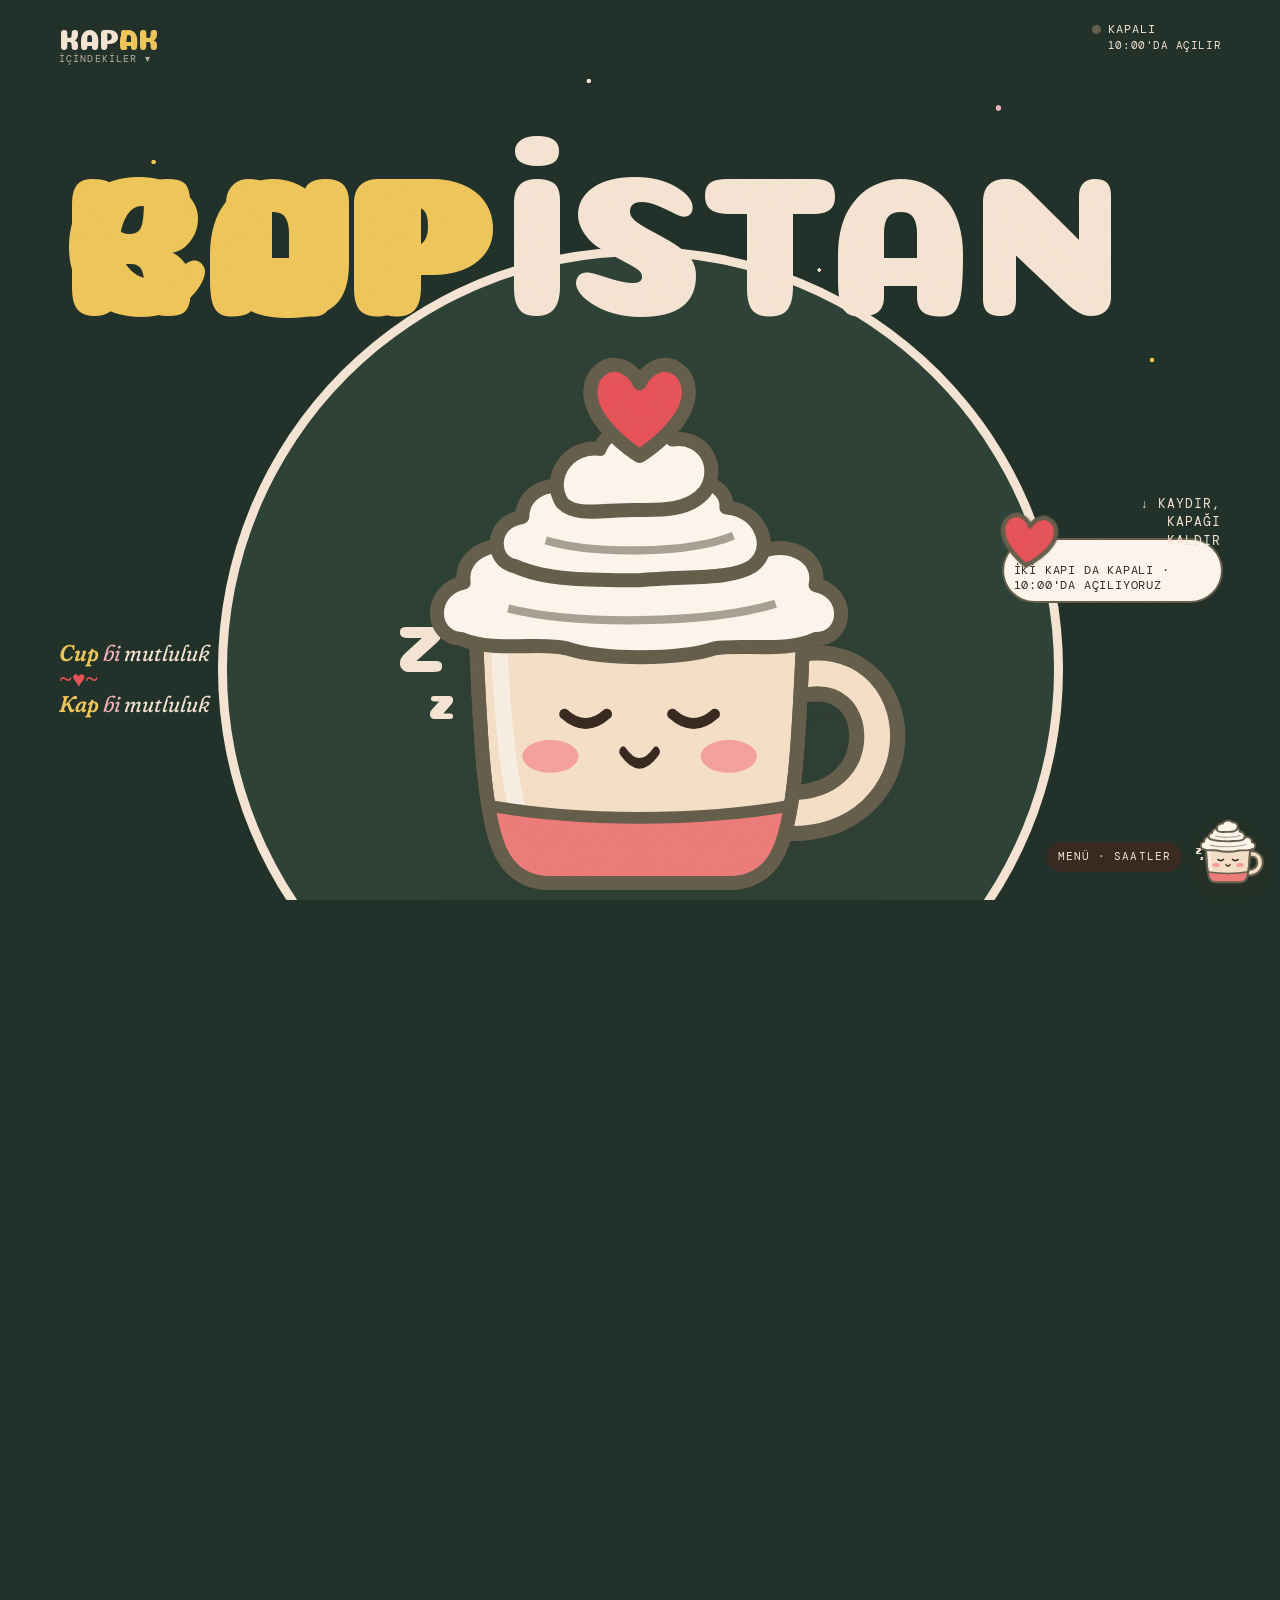
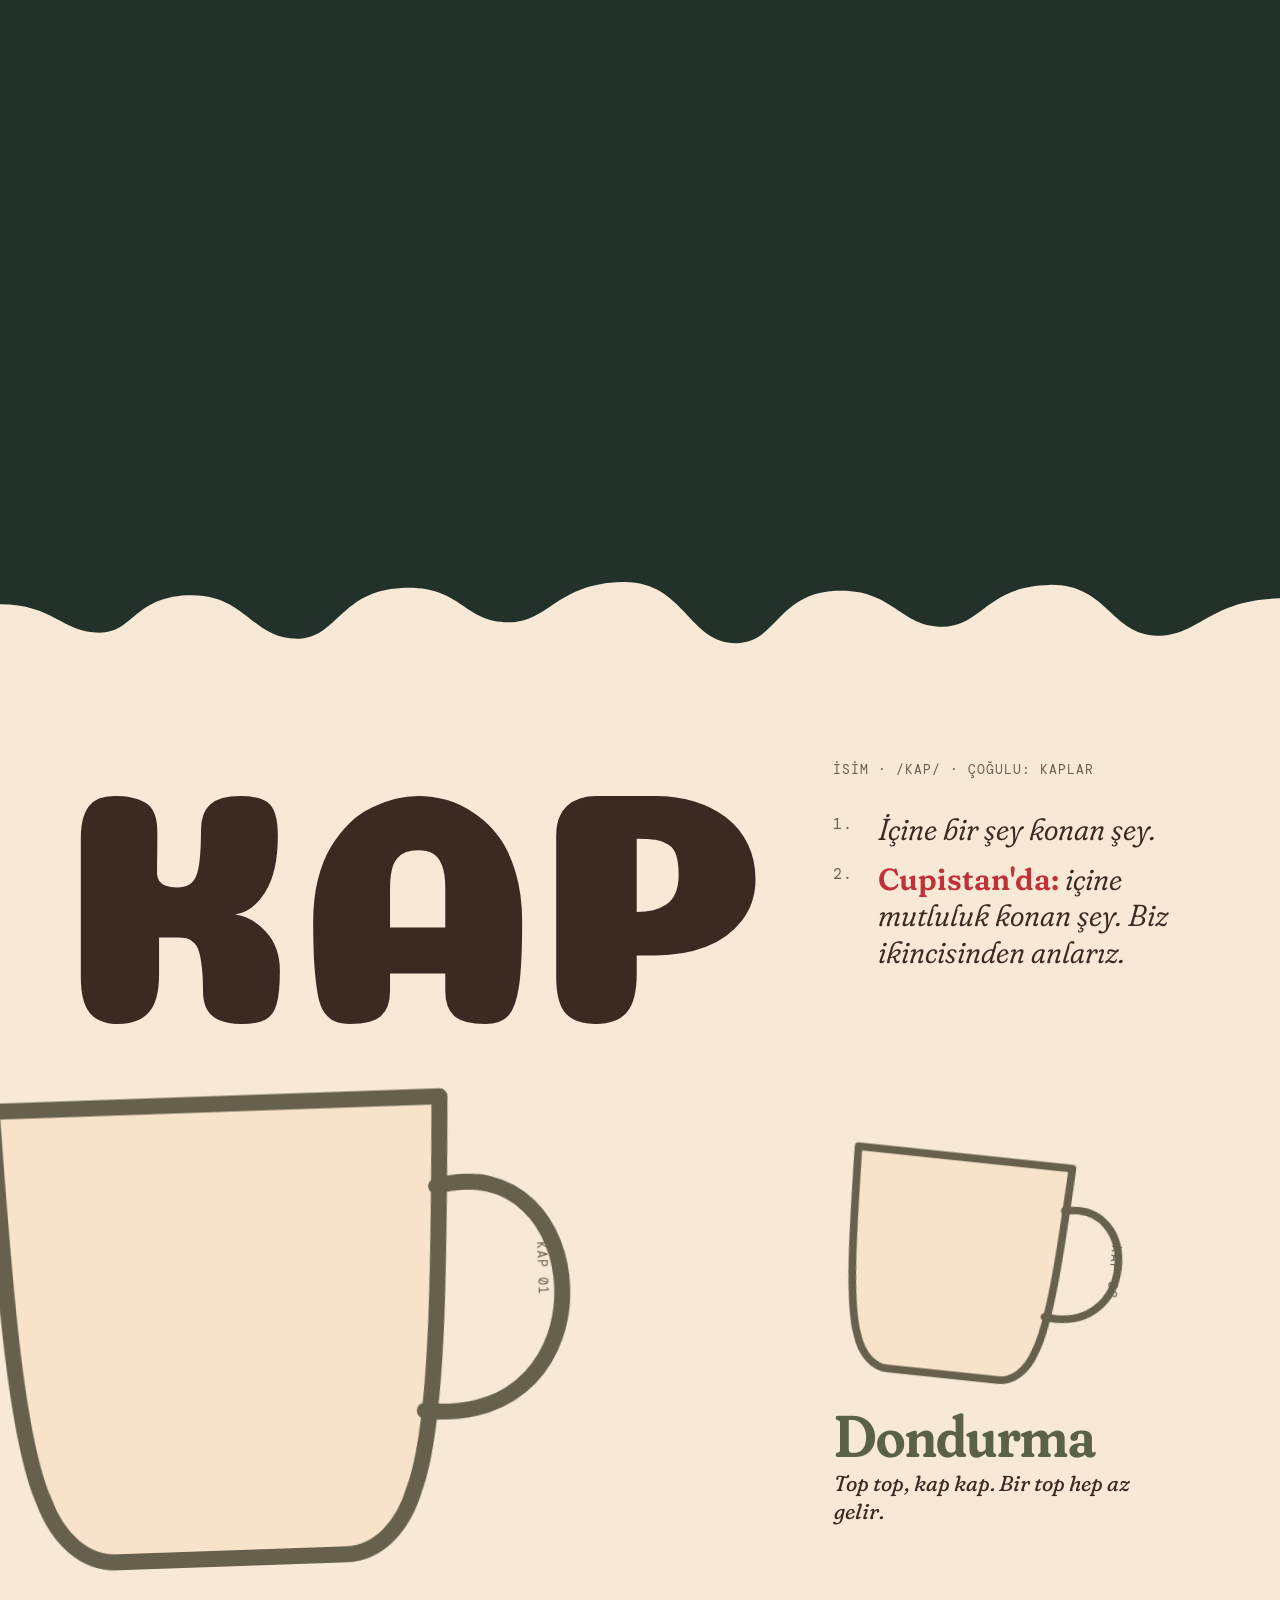
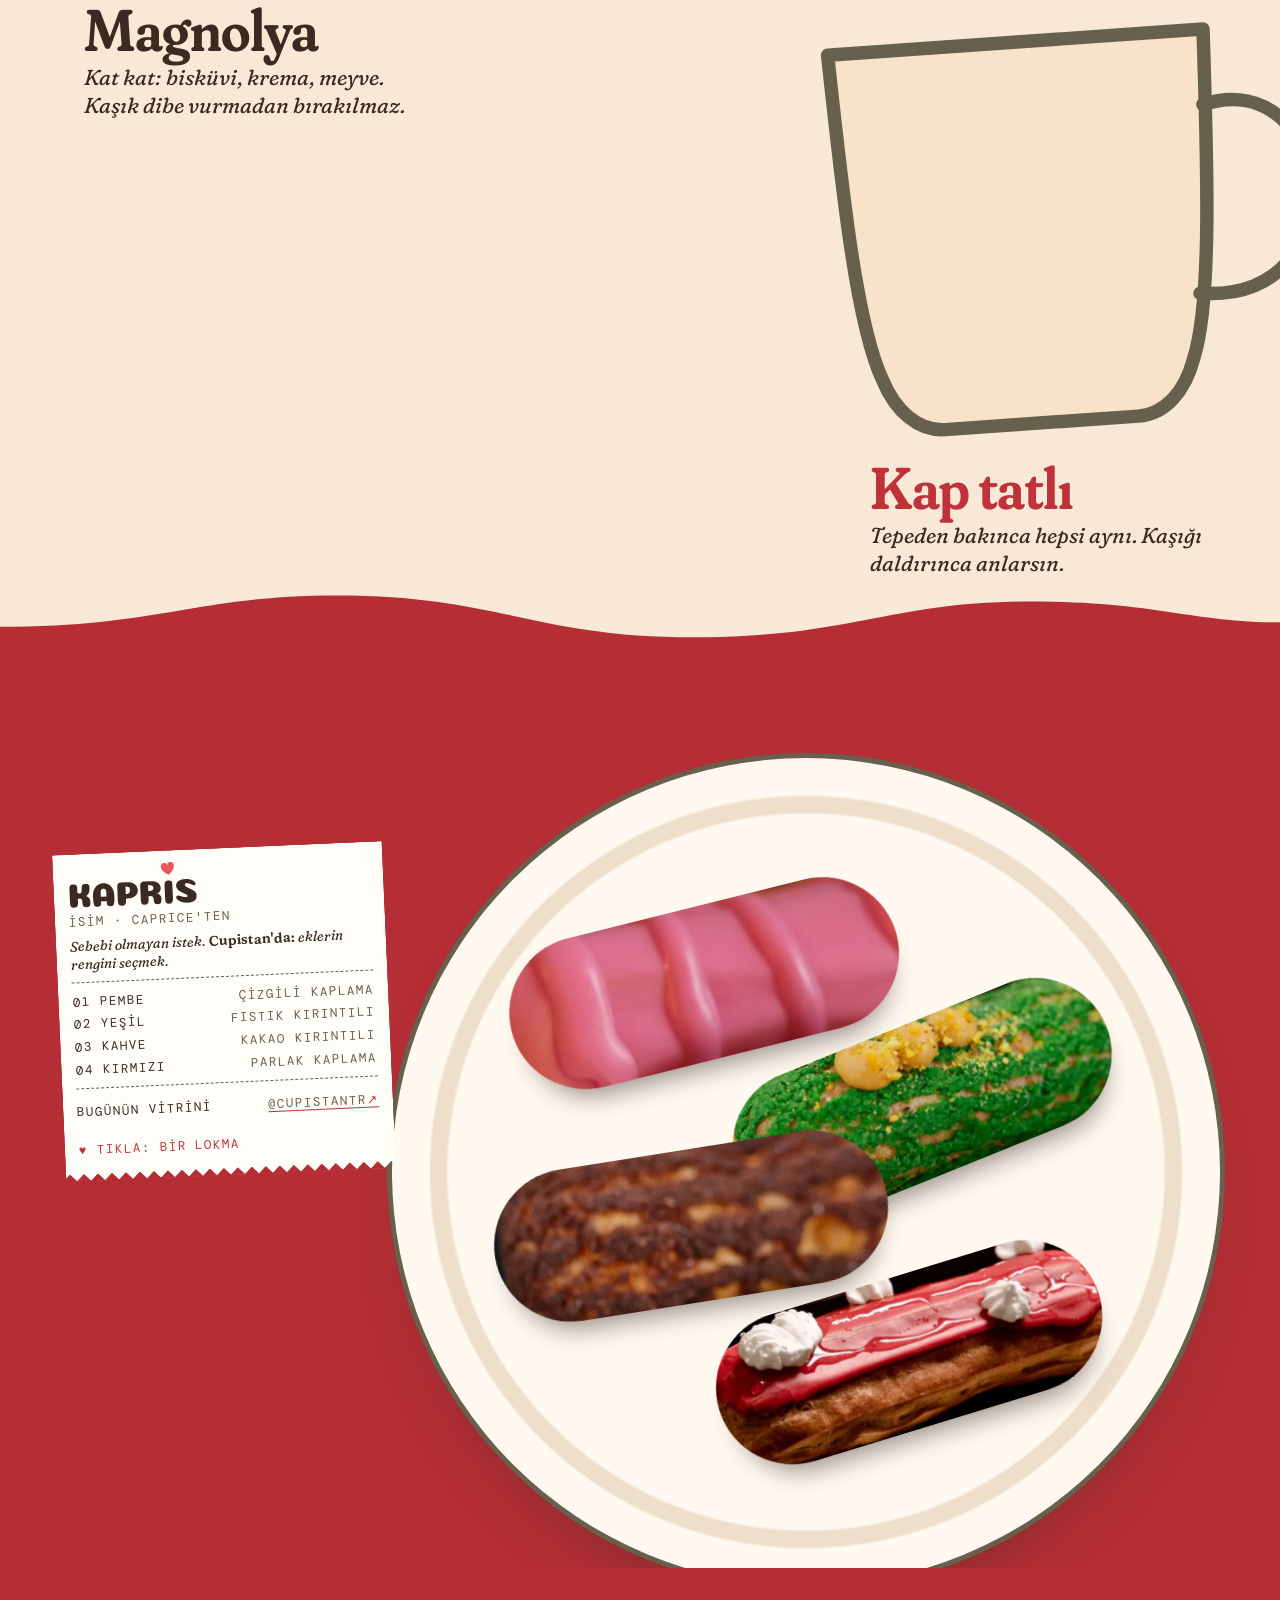
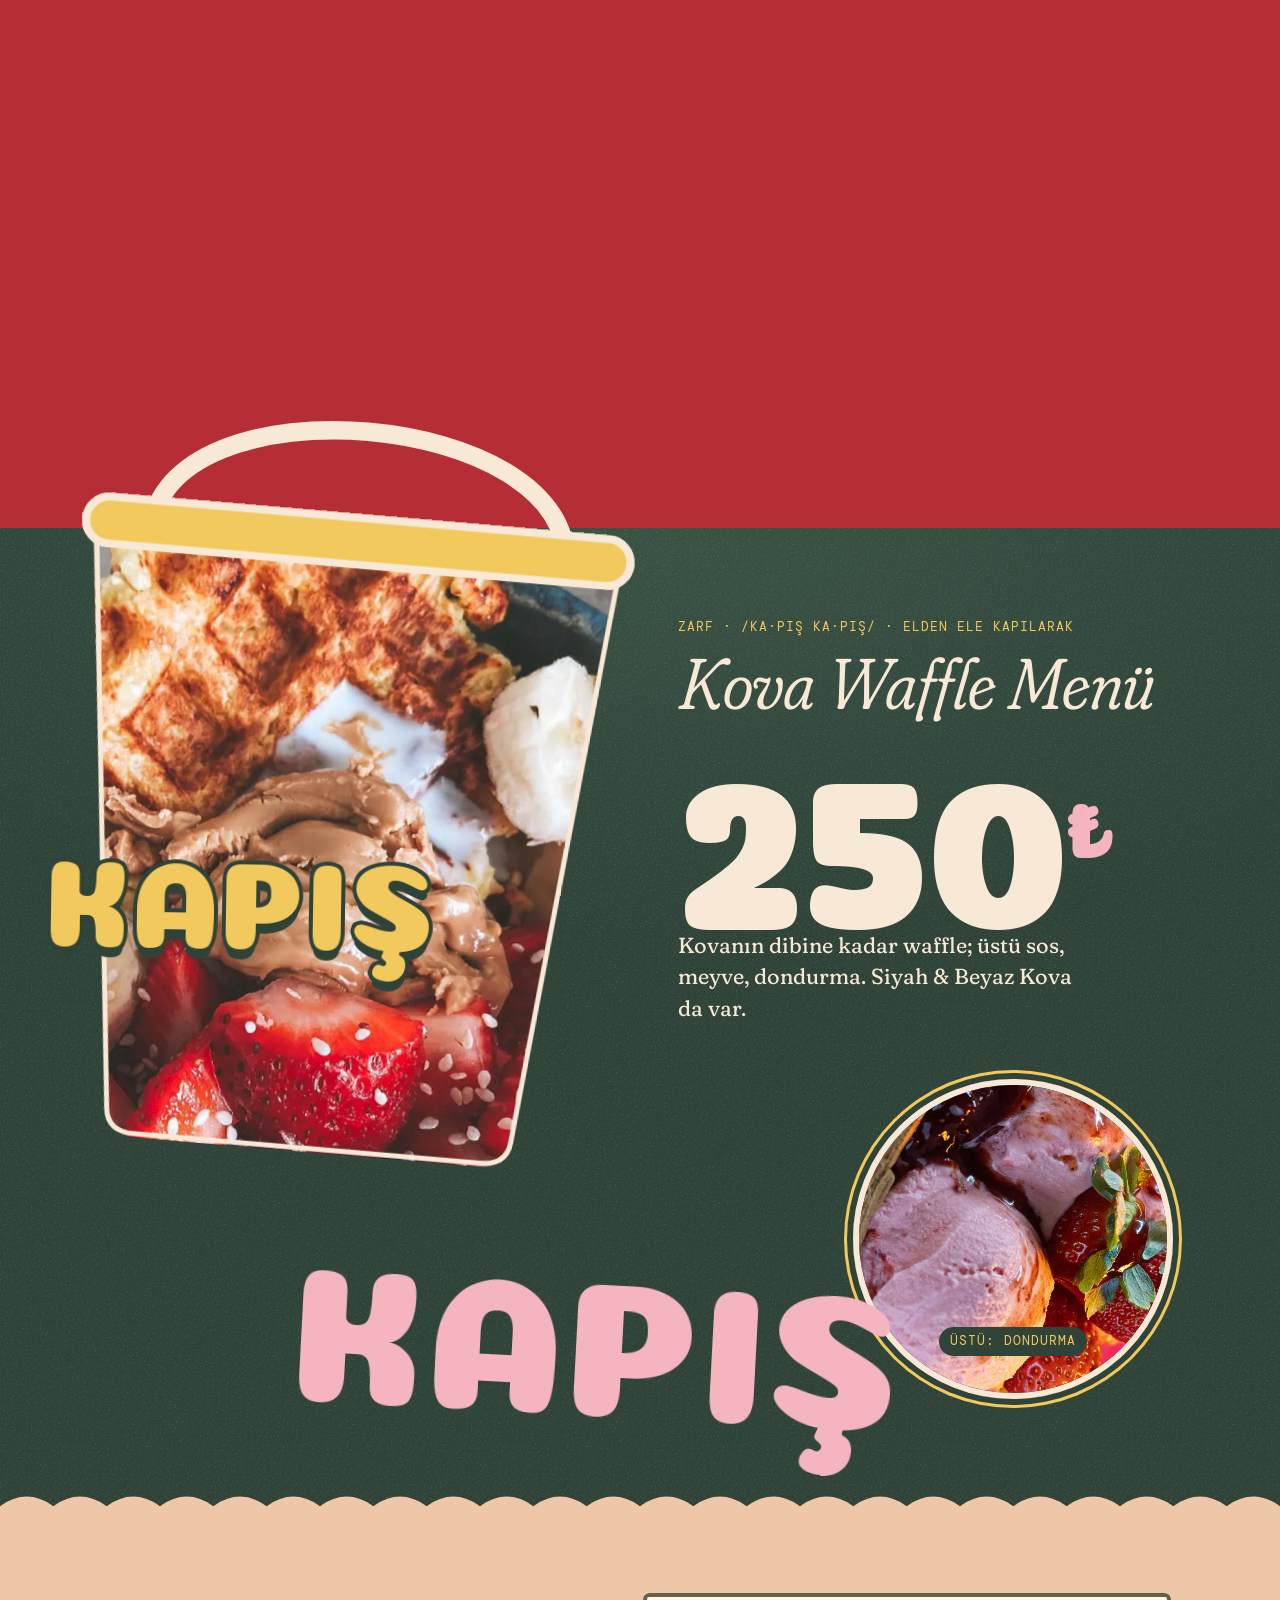
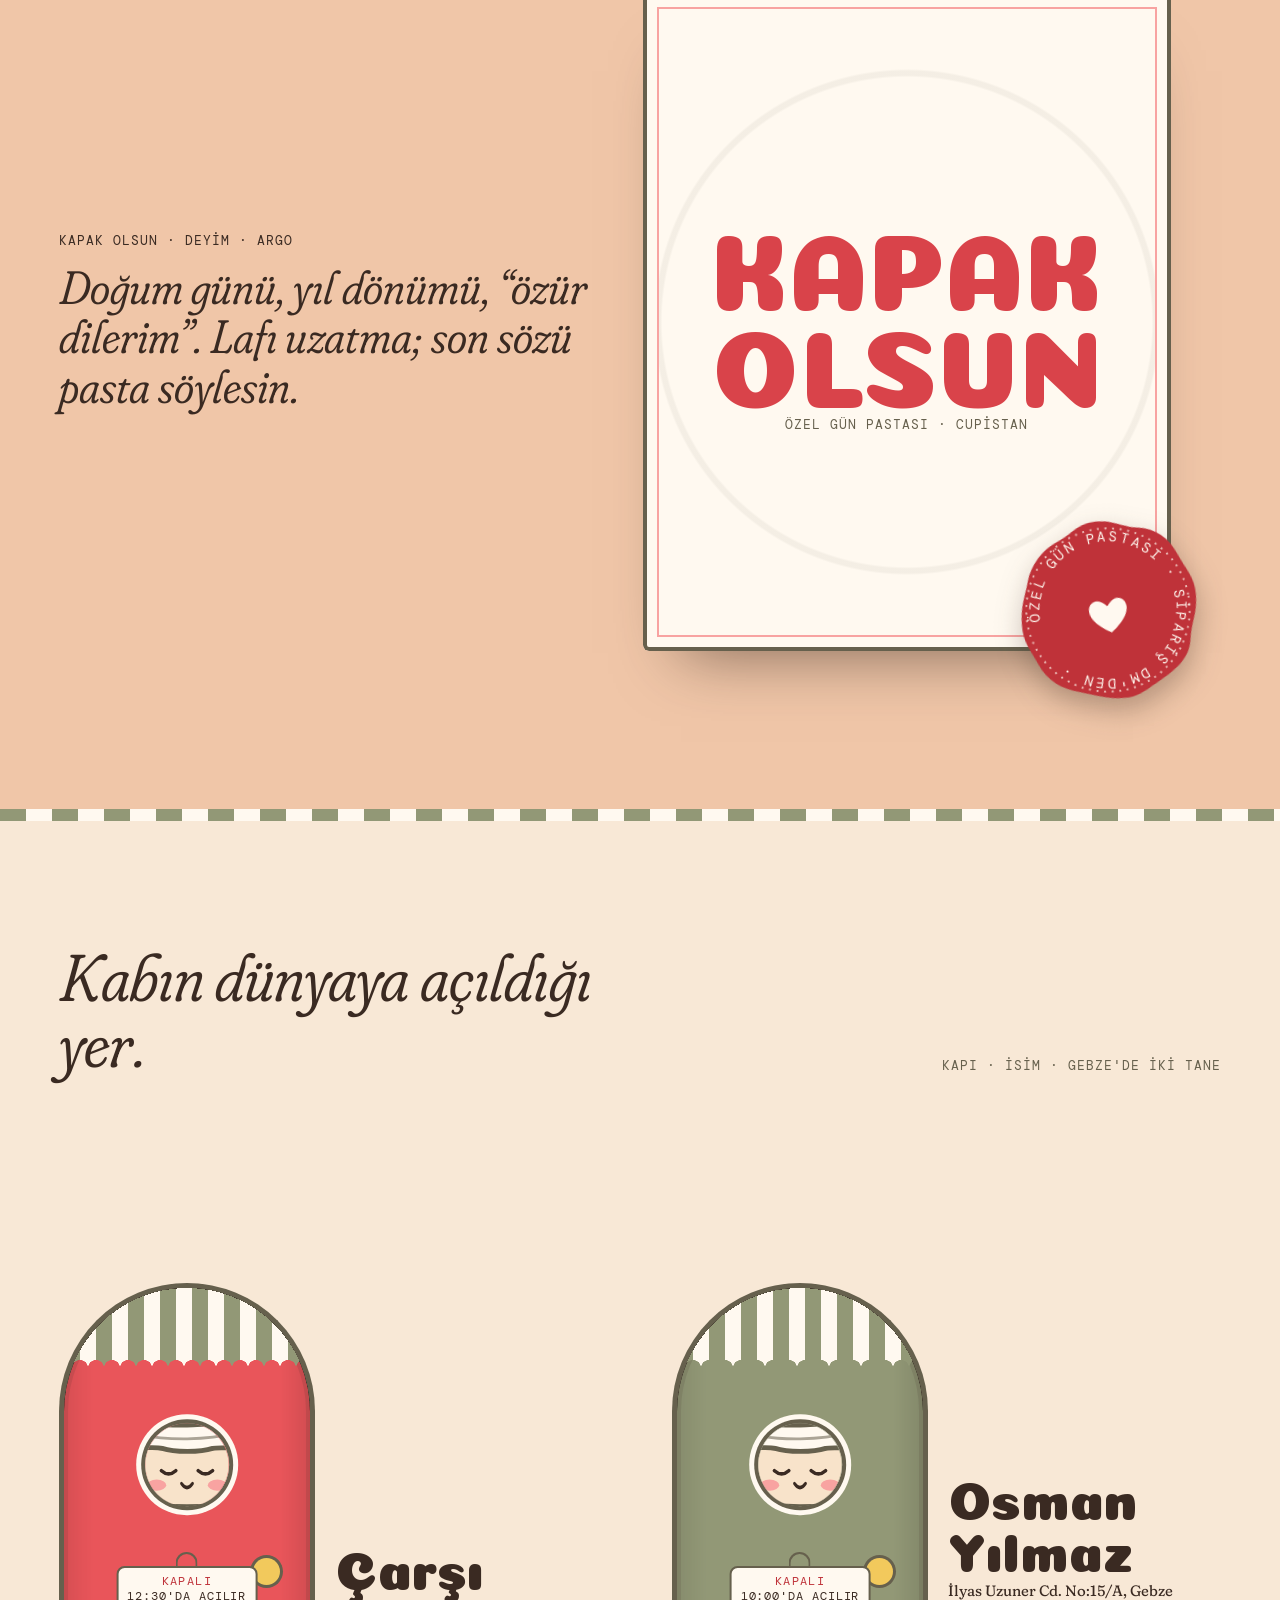
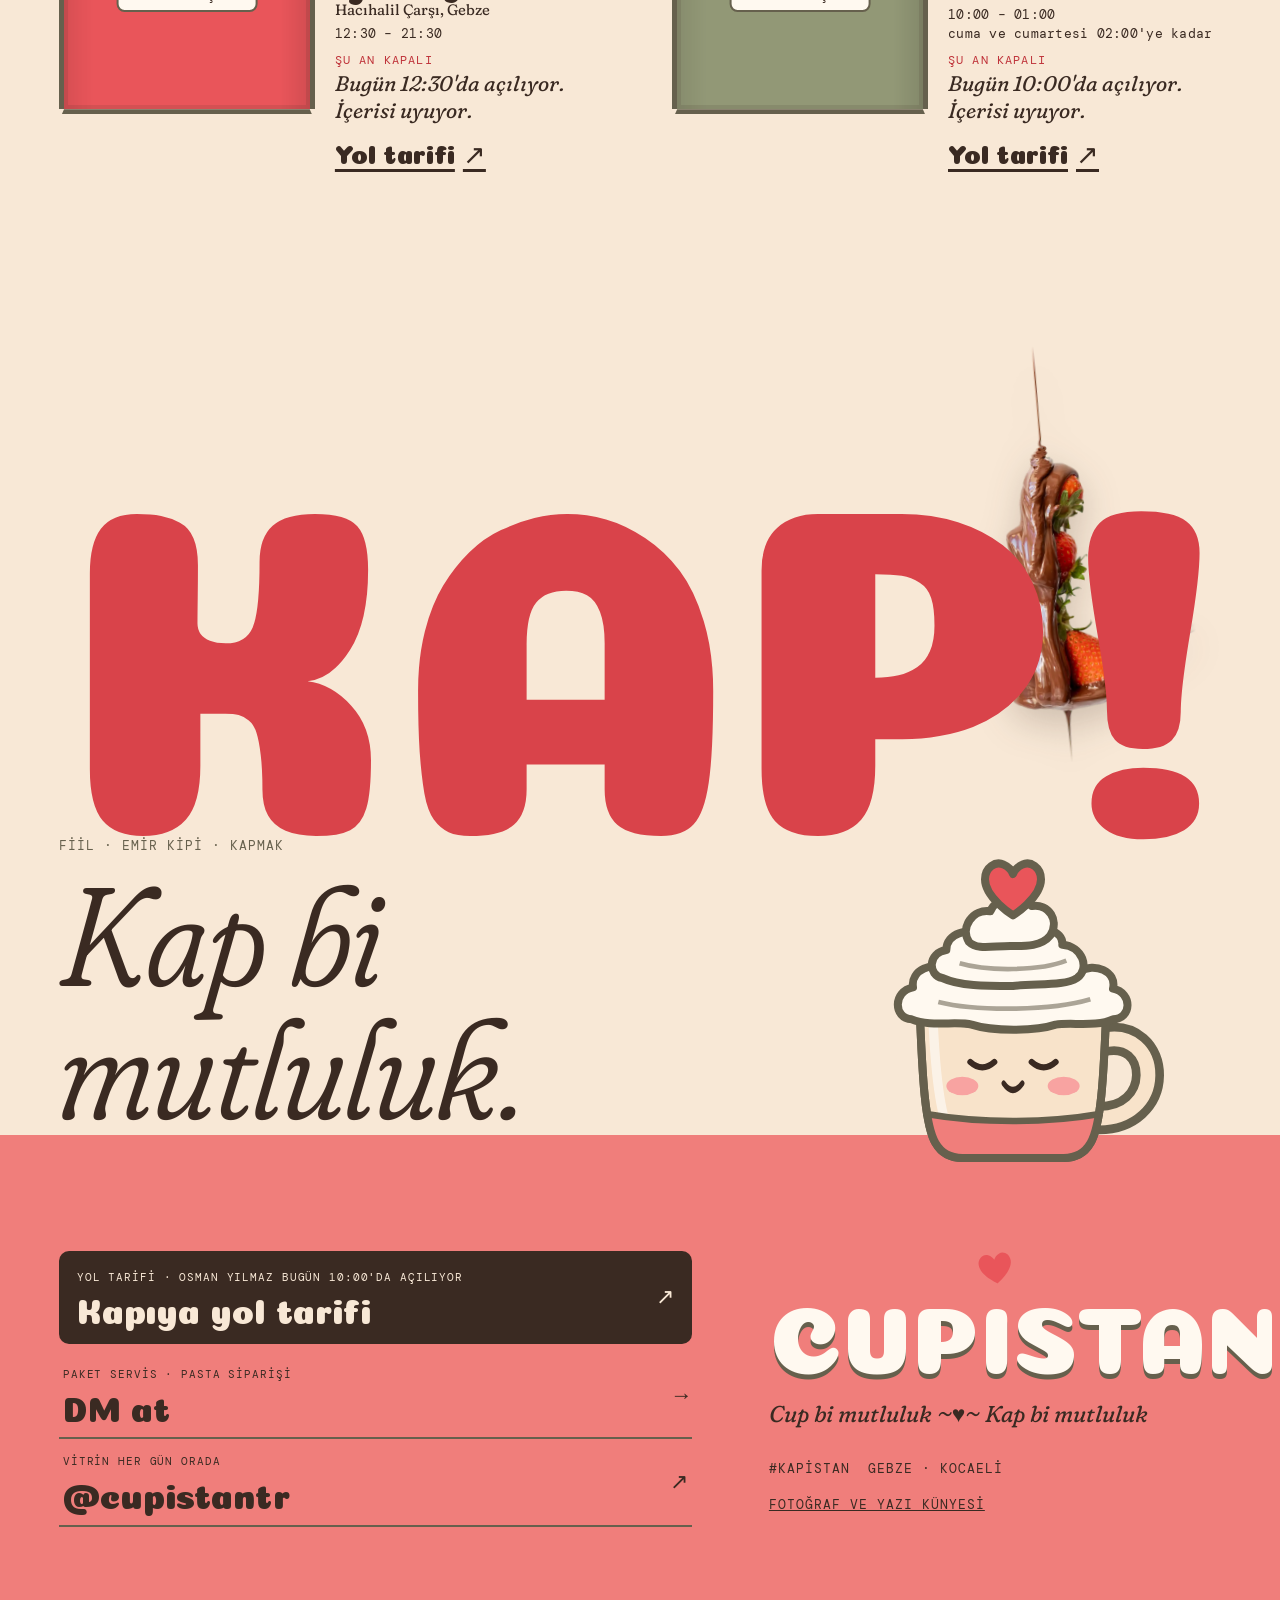
==== commit 9507060e: "Real photography, branded share card and icons; vitrine and vessel layout fixes - New Pexels crops a" ====
--- a/index.html
+++ b/index.html
@@ -238,28 +238,27 @@
         <li data-line="2"><b>03 kahve</b><span>kakao kırıntılı</span></li>
         <li data-line="3"><b>04 kırmızı</b><span>parlak kaplama</span></li>
       </ol>
-      <p class="fis__total mono"><b>bugün</b><span>vitrinde ne varsa</span></p>
+      <p class="fis__total mono"><b>bugünün vitrini</b><a href="https://www.instagram.com/cupistantr/" target="_blank" rel="noopener"><span lang="en">@cupistantr</span> ↗</a></p>
       <p class="fis__hint mono" data-bite-hint>dokun: bir lokma</p>
     </div>
 
     <div class="plate" aria-hidden="true"></div>
 
     <div class="eclairs">
-      <button class="eclair" type="button" data-eclair="0" data-color="#F2A8B8" aria-label="Pembe çizgili eklerden bir lokma al" style="--x:41%;--y:43%;--r:-14deg">
-        <img src="assets/photo/ekler-pembe-800.webp" srcset="assets/photo/ekler-pembe-800.webp 800w, assets/photo/ekler-pembe-1600.webp 1600w" sizes="(min-width: 900px) 30vw, 78vw" width="800" height="308" alt="Pembe, çizgili kaplamalı ekler" loading="lazy" decoding="async">
+      <button class="eclair" type="button" data-eclair="0" data-color="#F2A8B8" aria-label="Pembe çizgili eklerden bir lokma al" style="--r:-14deg">
+        <img src="assets/photo/ekler-pembe-800.webp" srcset="assets/photo/ekler-pembe-800.webp 800w, assets/photo/ekler-pembe-1600.webp 1014w" sizes="(min-width: 900px) 30vw, 78vw" width="800" height="308" alt="Pembe, çizgili kaplamalı ekler" loading="lazy" decoding="async">
       </button>
-      <button class="eclair" type="button" data-eclair="1" data-color="#DDE3B8" aria-label="Yeşil fıstık kırıntılı eklerden bir lokma al" style="--x:61%;--y:56%;--r:-22deg">
+      <button class="eclair" type="button" data-eclair="1" data-color="#DDE3B8" aria-label="Yeşil fıstık kırıntılı eklerden bir lokma al" style="--r:-22deg">
         <img src="assets/photo/ekler-yesil-800.webp" srcset="assets/photo/ekler-yesil-800.webp 800w, assets/photo/ekler-yesil-1600.webp 1600w" sizes="(min-width: 900px) 30vw, 78vw" width="800" height="308" alt="Fıstık kırıntılı yeşil ekler" loading="lazy" decoding="async">
       </button>
-      <button class="eclair" type="button" data-eclair="2" data-color="#D9B48F" aria-label="Kakao kırıntılı eklerden bir lokma al" style="--x:38%;--y:68%;--r:-9deg">
-        <img src="assets/photo/ekler-kahve-800.webp" srcset="assets/photo/ekler-kahve-800.webp 800w, assets/photo/ekler-kahve-1600.webp 1600w" sizes="(min-width: 900px) 30vw, 78vw" width="800" height="308" alt="Kakao kırıntılı, krema damlalı ekler" loading="lazy" decoding="async">
+      <button class="eclair" type="button" data-eclair="2" data-color="#D9B48F" aria-label="Kakao kırıntılı eklerden bir lokma al" style="--r:-9deg">
+        <img src="assets/photo/ekler-kahve-800.webp" srcset="assets/photo/ekler-kahve-800.webp 800w, assets/photo/ekler-kahve-1600.webp 1000w" sizes="(min-width: 900px) 30vw, 78vw" width="800" height="308" alt="Kakao kırıntılı ekler" loading="lazy" decoding="async">
       </button>
-      <button class="eclair" type="button" data-eclair="3" data-color="#B52E35" aria-label="Kırmızı parlak kaplamalı eklerden bir lokma al" style="--x:60%;--y:80%;--r:-17deg">
-        <img src="assets/photo/ekler-kirmizi-800.webp" srcset="assets/photo/ekler-kirmizi-800.webp 800w, assets/photo/ekler-kirmizi-1600.webp 1600w" sizes="(min-width: 900px) 30vw, 78vw" width="800" height="308" alt="Parlak kırmızı kaplamalı, beze süslü ekler" loading="lazy" decoding="async">
+      <button class="eclair" type="button" data-eclair="3" data-color="#B52E35" aria-label="Kırmızı parlak kaplamalı eklerden bir lokma al" style="--r:-17deg">
+        <img src="assets/photo/ekler-kirmizi-800.webp" srcset="assets/photo/ekler-kirmizi-800.webp 800w, assets/photo/ekler-kirmizi-1600.webp 1352w" sizes="(min-width: 900px) 30vw, 78vw" width="800" height="308" alt="Parlak kırmızı kaplamalı, beze süslü ekler" loading="lazy" decoding="async">
       </button>
     </div>
 
-    <p class="kapris__after">Bugünün kaprisi vitrinde. Vitrin de <a href="https://www.instagram.com/cupistantr/" target="_blank" rel="noopener"><span lang="en">@cupistantr</span></a>'de.</p>
   </div>
 </section>
 
--- a/assets/css/kap.css
+++ b/assets/css/kap.css
@@ -570,7 +570,7 @@
 }
 .entry__defs em { font-style: normal; font-weight: 600; font-variation-settings: 'SOFT' 100, 'WONK' 0; color: var(--cilek-ink); }
 
-.vessels { position: relative; display: grid; padding-top: clamp(50px, 9vh, 120px); }
+.vessels { position: relative; display: grid; grid-template-columns: minmax(0, 1fr); padding-top: clamp(50px, 9vh, 120px); }
 .vessel { position: relative; margin: 0; }
 .vessel__cup { position: relative; width: var(--w); aspect-ratio: 200 / 160; transform: rotate(var(--tilt, 0deg)); }
 .vessel__mask {
@@ -651,7 +651,7 @@
   left: var(--gutter);
   top: calc(var(--safe-top) + 78px);
   width: min(64vw, 330px);
-  padding: 16px 16px 26px;
+  padding: 13px 14px 22px;
   background: #FFFDF8;
   color: var(--bitter);
   transform: rotate(-2.5deg);
@@ -659,25 +659,32 @@
   -webkit-mask: conic-gradient(from -45deg at bottom, #0000, #000 1deg 89deg, #0000 90deg) 50% / 14px 100%;
           mask: conic-gradient(from -45deg at bottom, #0000, #000 1deg 89deg, #0000 90deg) 50% / 14px 100%;
 }
-.fis__word { margin: 0; font-family: var(--f-display); font-size: 38px; line-height: 1; padding-top: .18em; }
+.fis__word { margin: 0; font-family: var(--f-display); font-size: 34px; line-height: 1; padding-top: .18em; }
 .fis__word .i-heart::before { width: .44em; height: .4em; }
 .fis__meta { margin: 6px 0 0; font-size: 10.5px; color: var(--zeytin); }
-.fis__def { margin: 8px 0 10px; font-style: italic; font-size: 15px; line-height: 1.28; font-variation-settings: 'SOFT' 100, 'WONK' 1; }
+.fis__def { margin: 6px 0 8px; font-style: italic; font-size: 14px; line-height: 1.28; font-variation-settings: 'SOFT' 100, 'WONK' 1; }
 .fis__def em { font-style: normal; font-weight: 600; }
 .fis__list { list-style: none; margin: 0; padding: 8px 0 0; border-top: 1.5px dashed var(--zeytin); font-size: 11px; }
 .fis__list li, .fis__total {
   display: flex; justify-content: space-between; gap: 8px;
-  padding: 3px 0;
+  padding: 2px 0;
 }
 .fis__list li span, .fis__total span { text-align: right; color: var(--zeytin); }
 .fis__list li b, .fis__total b { font-weight: 400; white-space: nowrap; }
 .js .fis__list li { clip-path: inset(0 100% 0 0); transition: clip-path .5s steps(14, end); }
 .js .fis__list li.on { clip-path: inset(0 0 0 0); }
-.fis__total { margin: 6px 0 0; padding-top: 8px; border-top: 1.5px dashed var(--zeytin); font-size: 11px; }
+.fis__total { margin: 6px 0 0; padding-top: 8px; border-top: 1.5px dashed var(--zeytin); font-size: 11px; align-items: center; }
+.fis__total a { color: var(--cilek-ink); text-decoration: underline; text-underline-offset: .2em; min-height: 32px; display: inline-flex; align-items: center; }
 .fis__hint { margin: 10px 0 0; font-size: 10.5px; color: var(--cilek-ink); }
 .fis__hint::before { content: '♥ '; }
 
 .eclairs { position: absolute; inset: 0; z-index: 4; pointer-events: none; }
+/* where each éclair lands on the plate (phone) */
+.eclair[data-eclair="0"] { --x: 44%; --y: 56%; }
+.eclair[data-eclair="1"] { --x: 61%; --y: 65.5%; }
+.eclair[data-eclair="2"] { --x: 38%; --y: 75.5%; }
+.eclair[data-eclair="3"] { --x: 60%; --y: 85.5%; }
+@media (max-width: 899px) { .plate { top: 70%; } }
 .eclair {
   position: absolute;
   left: var(--x);
@@ -714,29 +721,6 @@
   0% { transform: translate(0, 0) rotate(0); opacity: 1; }
   100% { transform: translate(var(--dx), var(--dy)) rotate(var(--r)); opacity: 0; }
 }
-.kapris__after {
-  position: absolute;
-  z-index: 5;
-  left: var(--gutter);
-  right: var(--gutter);
-  bottom: calc(max(18px, env(safe-area-inset-bottom)) + 70px);
-  margin: 0;
-  max-width: 22ch;
-  font-size: clamp(22px, 1.4vw + 14px, 38px);
-  line-height: 1.1;
-  font-style: italic;
-  font-variation-settings: 'SOFT' 100, 'WONK' 1, 'opsz' 96;
-  padding: 10px 14px;
-  background: var(--kopuk);
-  color: var(--bitter);
-  border-radius: 12px;
-  box-shadow: 0 0 0 2.5px var(--zeytin);
-  opacity: 0;
-  transform: translateY(16px);
-  transition: opacity .4s, transform .6s var(--pop);
-}
-.kapris__after.on { opacity: 1; transform: none; }
-.kapris__after a { font-style: normal; font-family: var(--f-display); text-decoration: underline; text-decoration-thickness: 3px; text-underline-offset: .14em; }
 
 /* ═══ 04 · KAPIŞ KAPIŞ ═══════════════════════════════════════════ */
 .kapis {
@@ -1184,7 +1168,6 @@
   .eclair[data-eclair="1"] { --x: 72%; --y: 48%; }
   .eclair[data-eclair="2"] { --x: 54%; --y: 62%; }
   .eclair[data-eclair="3"] { --x: 71%; --y: 76%; }
-  .kapris__after { right: auto; bottom: 8svh; max-width: 18ch; }
 
   .kapis { display: grid; grid-template-columns: repeat(12, 1fr); align-items: start; }
   .kova { grid-column: 2 / 7; grid-row: 1 / 3; align-self: start; width: 100%; translate: 0 -18vh; }
@@ -1238,11 +1221,9 @@
   .box__lid { display: none; }
   .olsun__word { display: block; }
   .fis__list li { clip-path: none !important; }
-  .kapris__after { opacity: 1; transform: none; }
   .vessel__mask img { transform: none !important; }
   .kapis__w { --x: 0px !important; }
   .kova { transform: none !important; }
 }
 html:not(.js) .box__lid { display: none; }
 html:not(.js) .olsun__word { display: block; }
-html:not(.js) .kapris__after { opacity: 1; transform: none; }
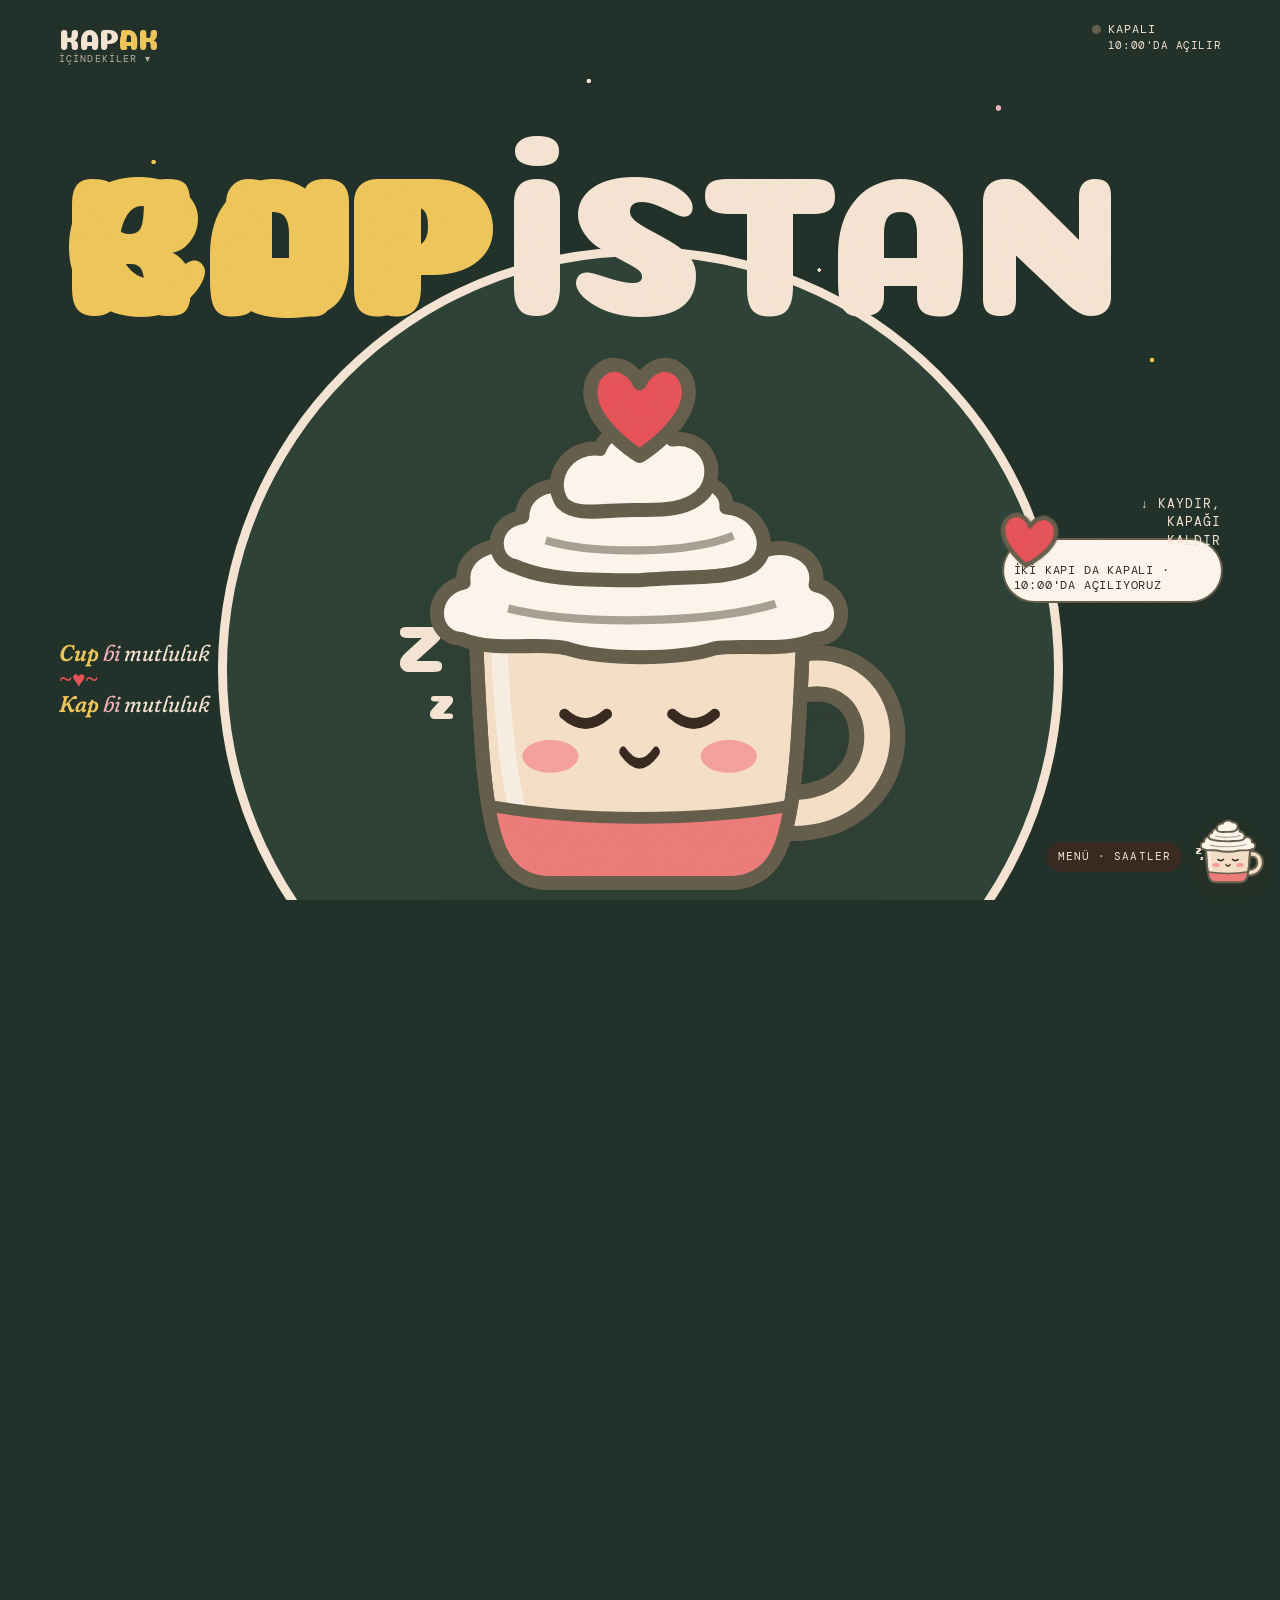
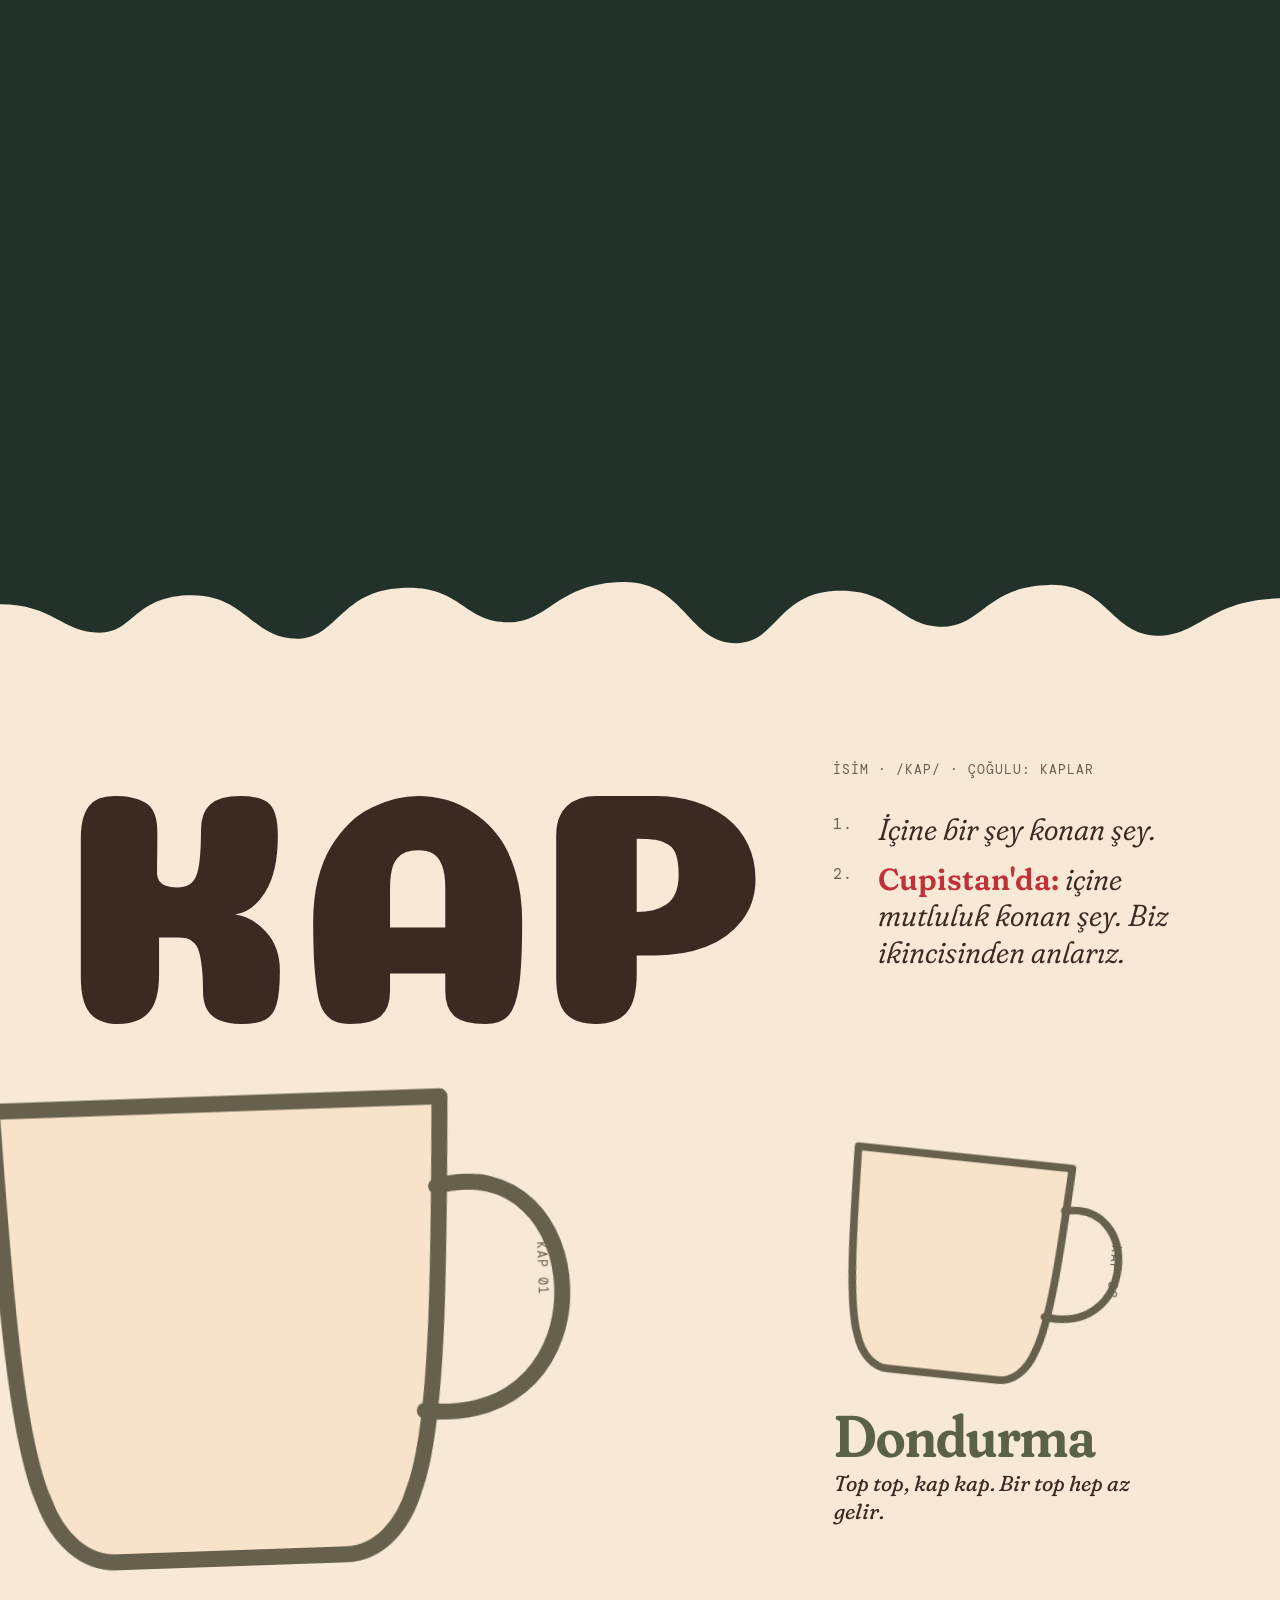
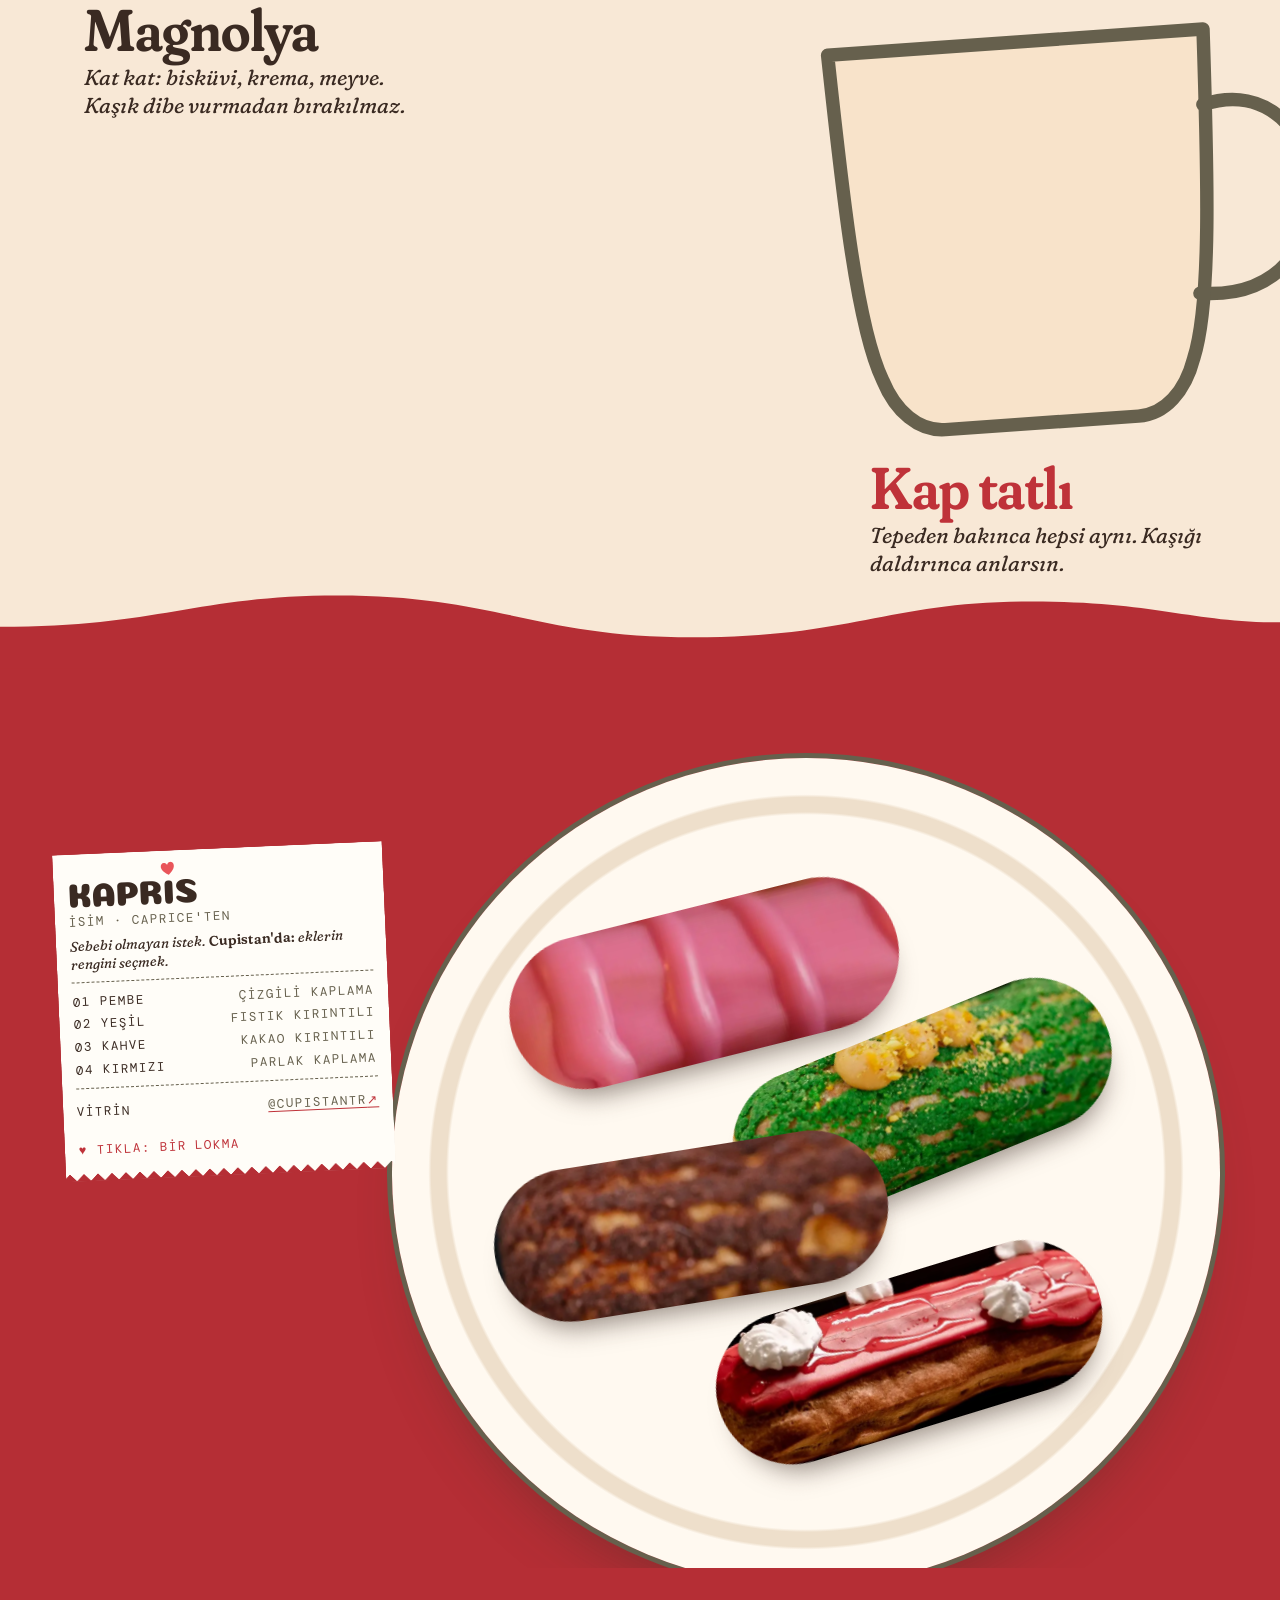
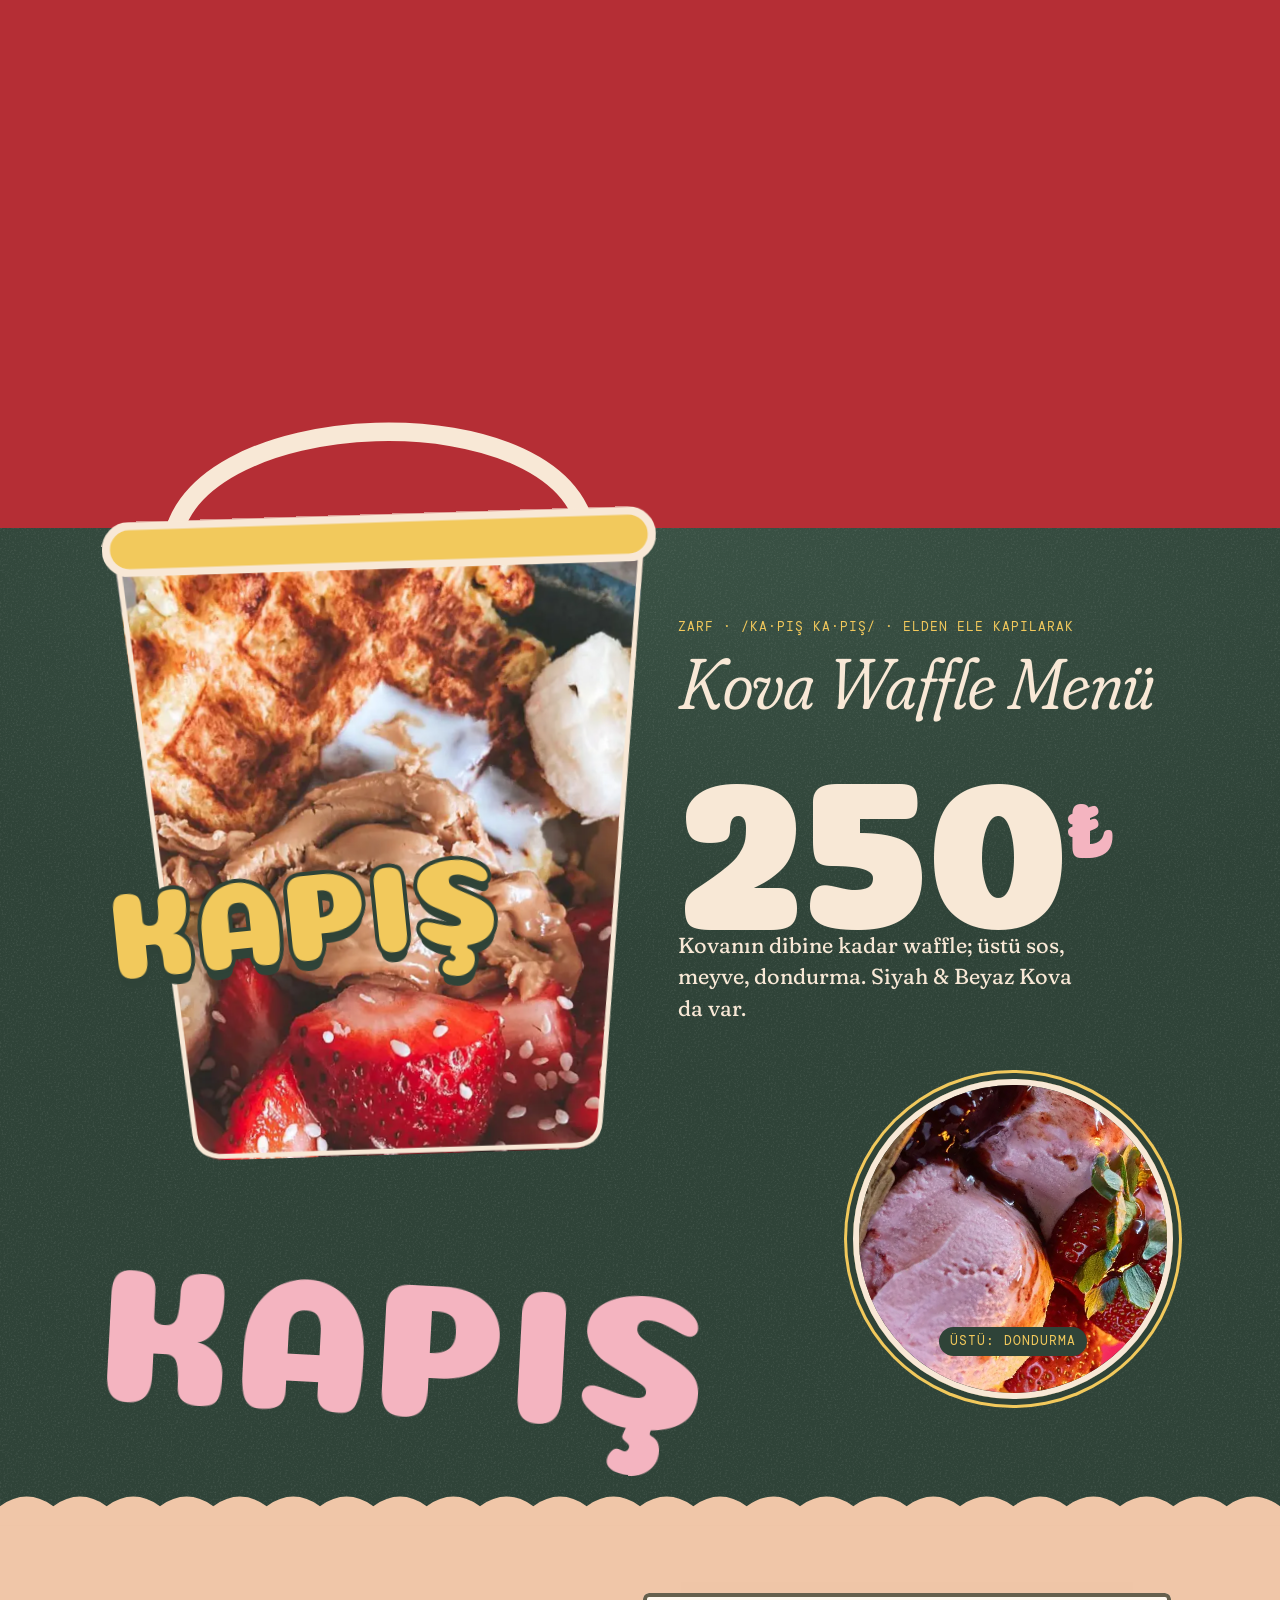
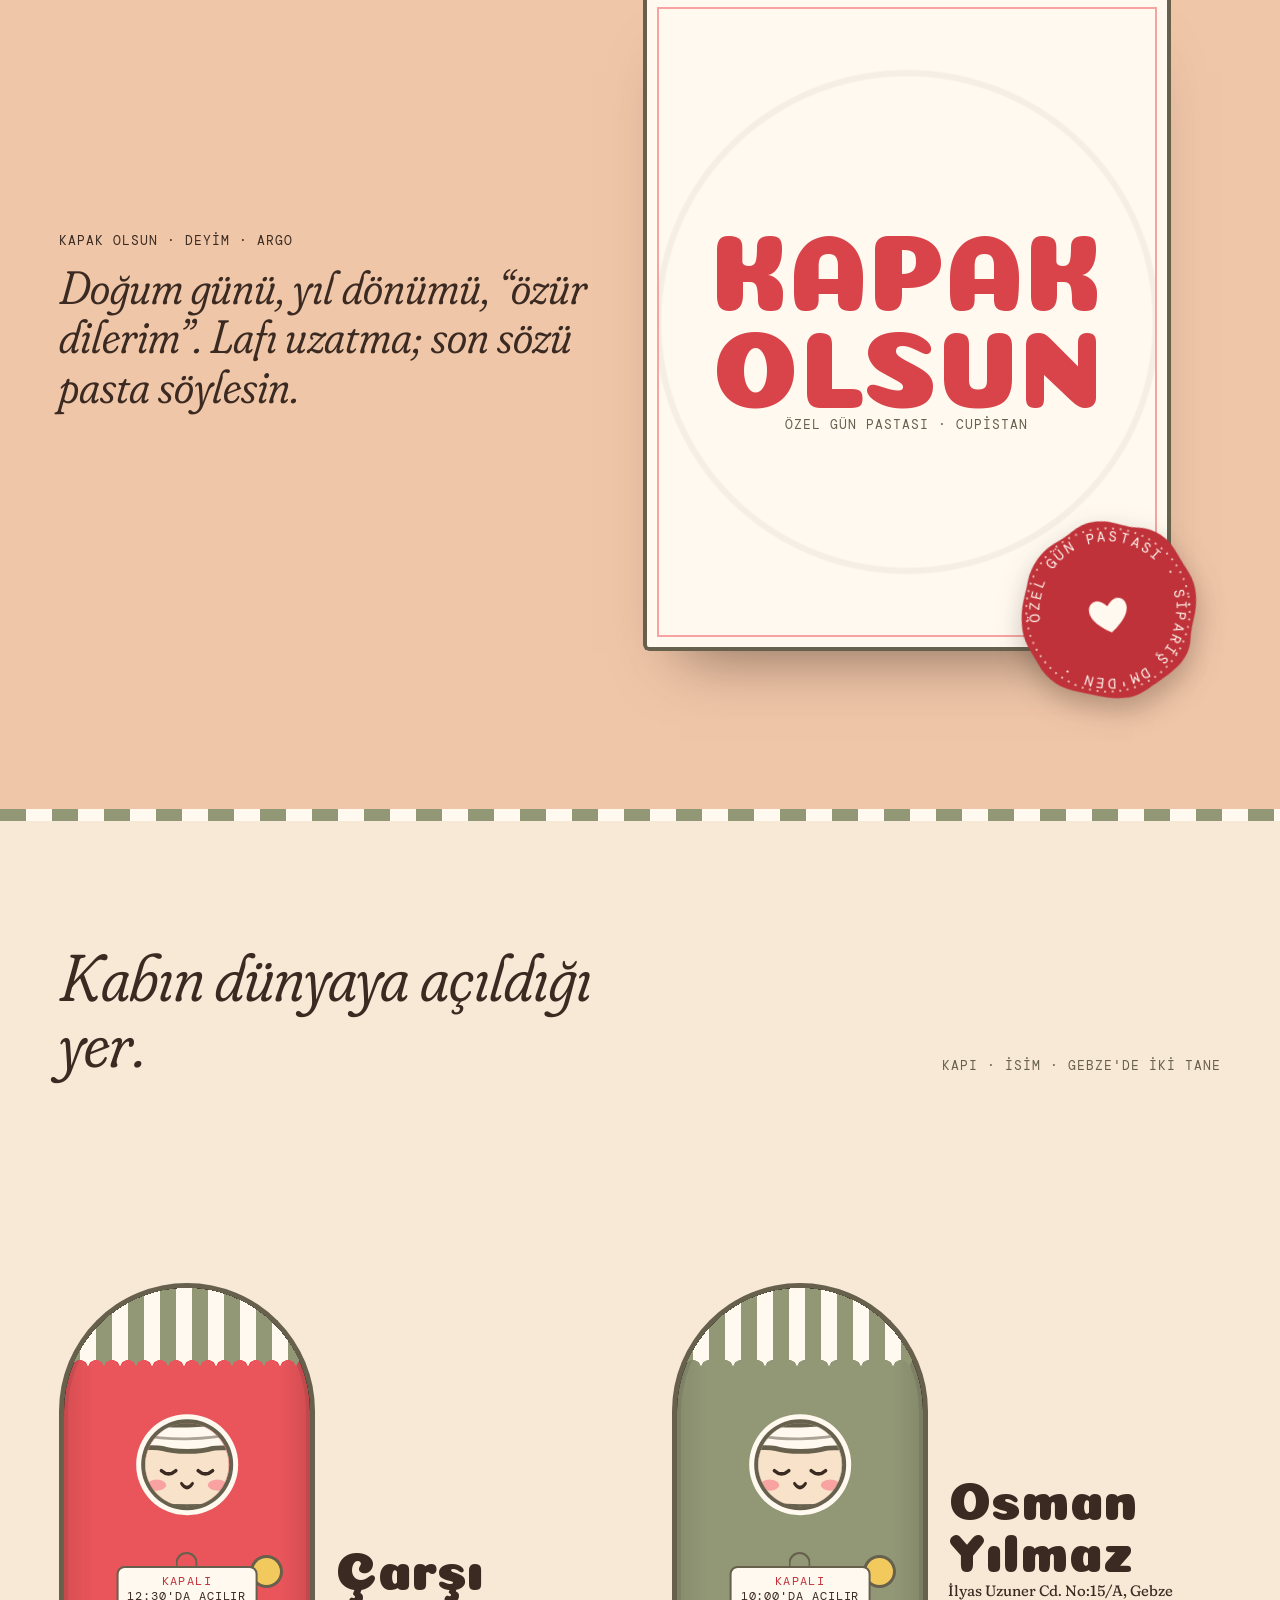
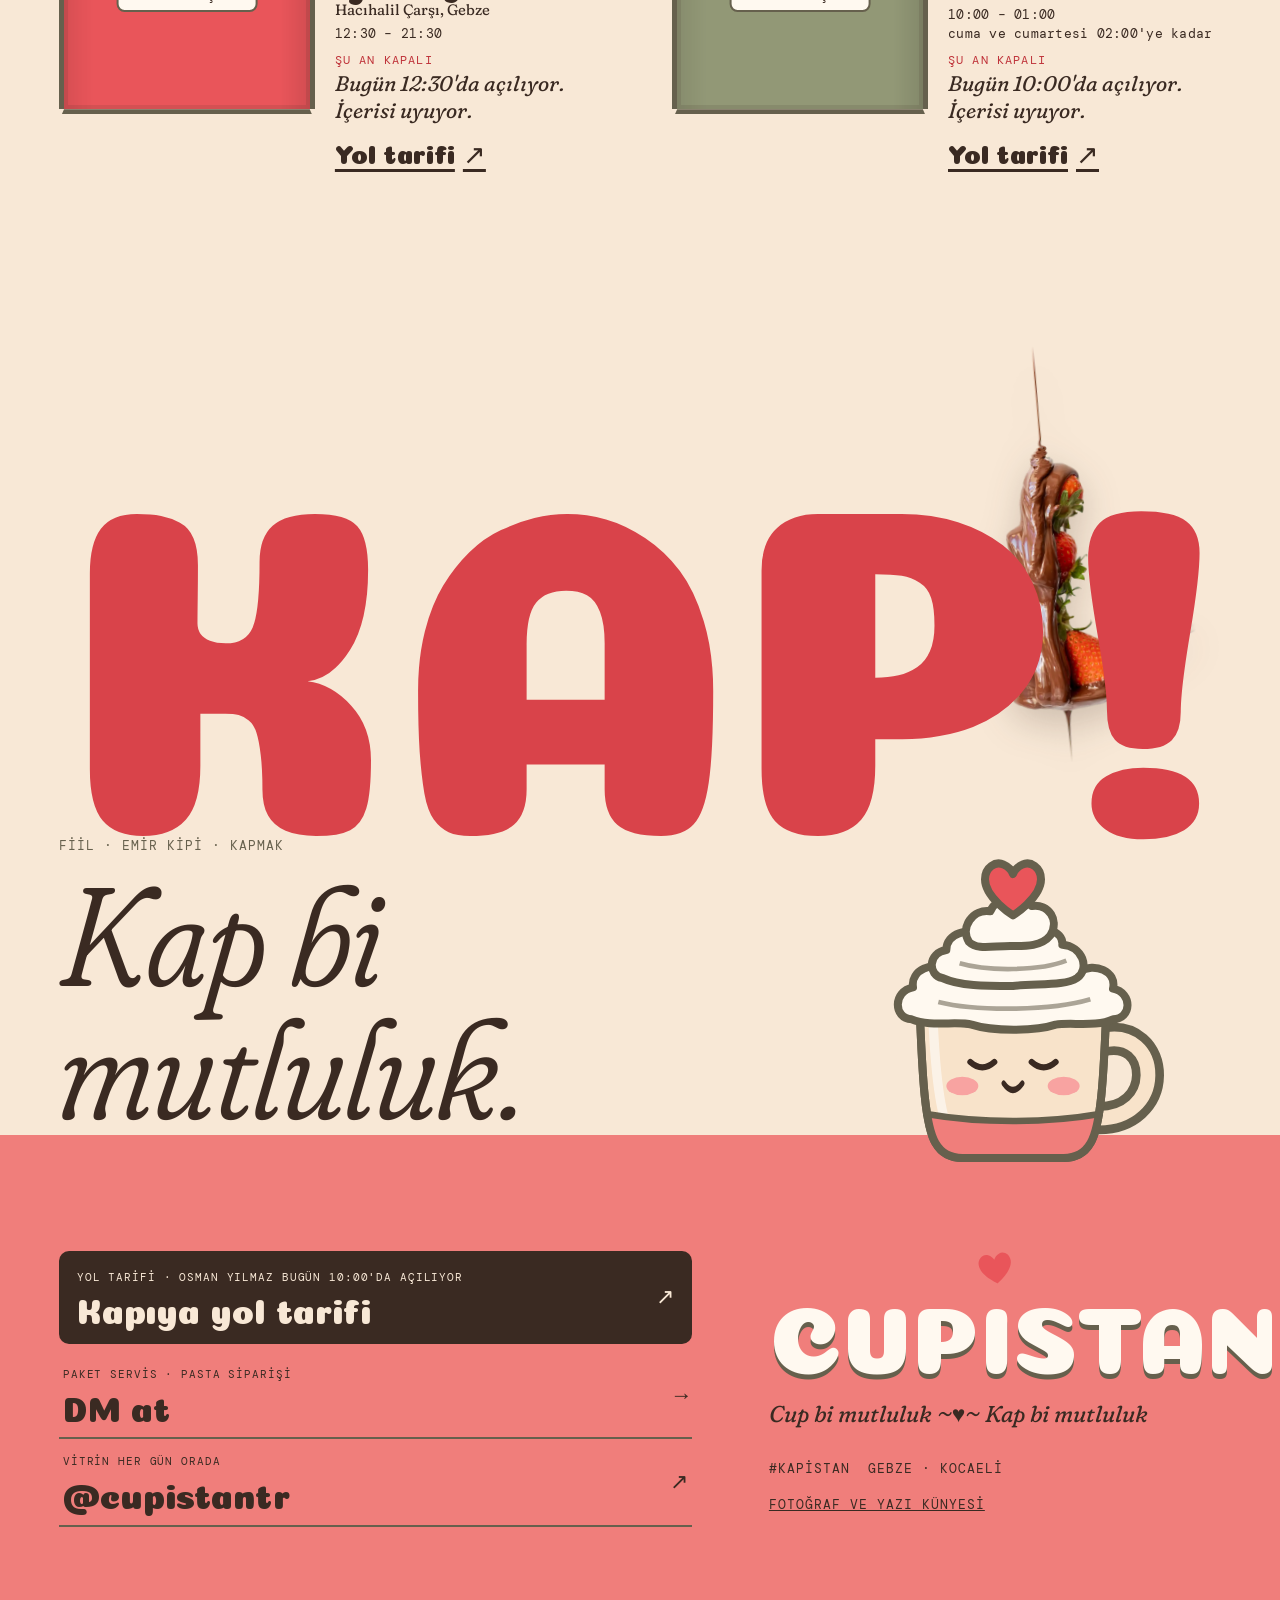
==== commit 8630736e: "Final polish: short-phone éclair landing, KAPIŞ drift keeps its cedilla, receipt row fits at 360px A" ====
--- a/index.html
+++ b/index.html
@@ -23,8 +23,8 @@
 <link rel="icon" href="favicon-32.png" sizes="32x32" type="image/png">
 <link rel="apple-touch-icon" href="apple-touch-icon.png">
 <link rel="preload" href="assets/fonts/coiny-tr.woff2" as="font" type="font/woff2" crossorigin>
-<link rel="stylesheet" href="assets/css/fonts.css?v=2">
-<link rel="stylesheet" href="assets/css/kap.css?v=2">
+<link rel="stylesheet" href="assets/css/fonts.css?v=3">
+<link rel="stylesheet" href="assets/css/kap.css?v=3">
 <script>document.documentElement.classList.add('js')</script>
 <script type="application/ld+json">
 {
@@ -238,7 +238,7 @@
         <li data-line="2"><b>03 kahve</b><span>kakao kırıntılı</span></li>
         <li data-line="3"><b>04 kırmızı</b><span>parlak kaplama</span></li>
       </ol>
-      <p class="fis__total mono"><b>bugünün vitrini</b><a href="https://www.instagram.com/cupistantr/" target="_blank" rel="noopener"><span lang="en">@cupistantr</span> ↗</a></p>
+      <p class="fis__total mono"><b>vitrin</b><a href="https://www.instagram.com/cupistantr/" target="_blank" rel="noopener"><span lang="en">@cupistantr</span> ↗</a></p>
       <p class="fis__hint mono" data-bite-hint>dokun: bir lokma</p>
     </div>
 
@@ -463,6 +463,6 @@
   </defs>
 </svg>
 
-<script src="assets/js/kap.js?v=2" defer></script>
+<script src="assets/js/kap.js?v=3" defer></script>
 </body>
 </html>
--- a/assets/css/kap.css
+++ b/assets/css/kap.css
@@ -685,6 +685,14 @@
 .eclair[data-eclair="2"] { --x: 38%; --y: 75.5%; }
 .eclair[data-eclair="3"] { --x: 60%; --y: 85.5%; }
 @media (max-width: 899px) { .plate { top: 70%; } }
+/* short phones: land a little lower so no éclair touches the receipt */
+@media (max-width: 899px) and (max-height: 800px) {
+  .plate { top: 72%; }
+  .eclair[data-eclair="0"] { --y: 59%; }
+  .eclair[data-eclair="1"] { --y: 68%; }
+  .eclair[data-eclair="2"] { --y: 77.5%; }
+  .eclair[data-eclair="3"] { --y: 87%; }
+}
 .eclair {
   position: absolute;
   left: var(--x);
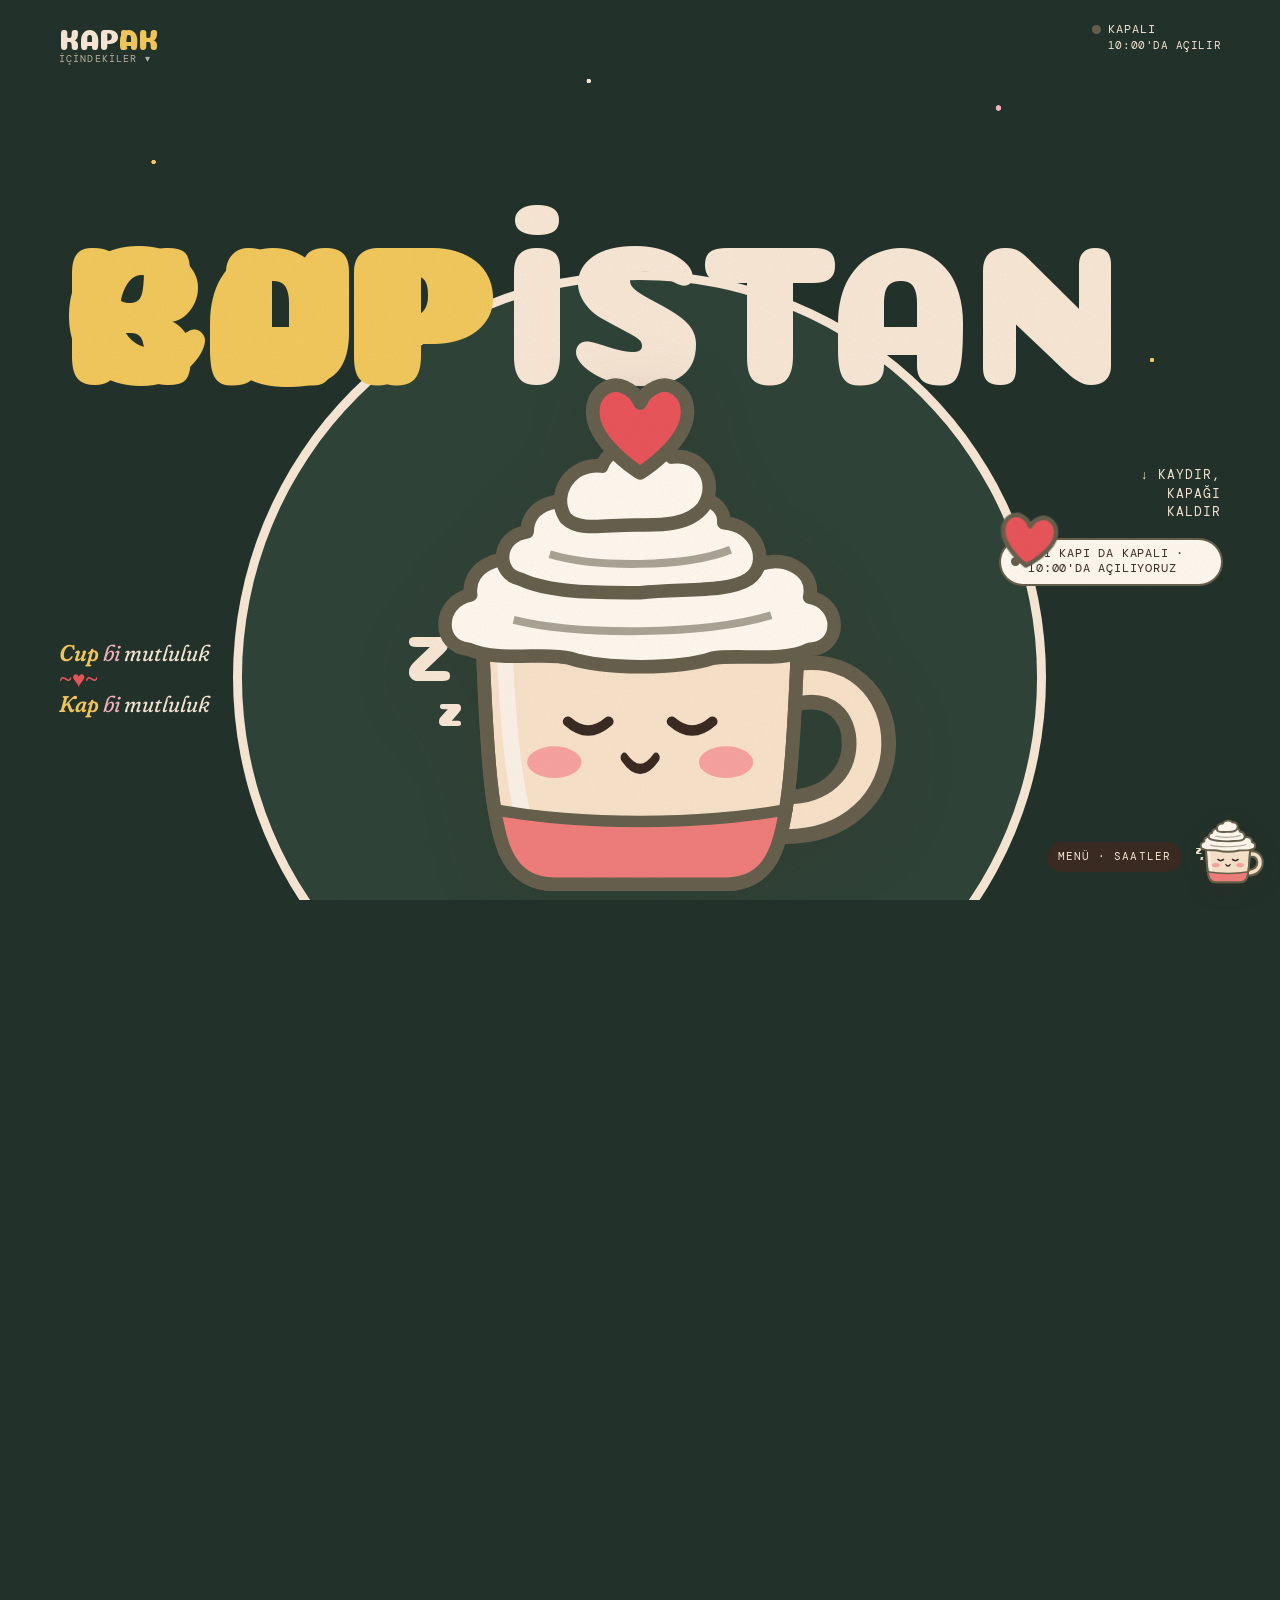
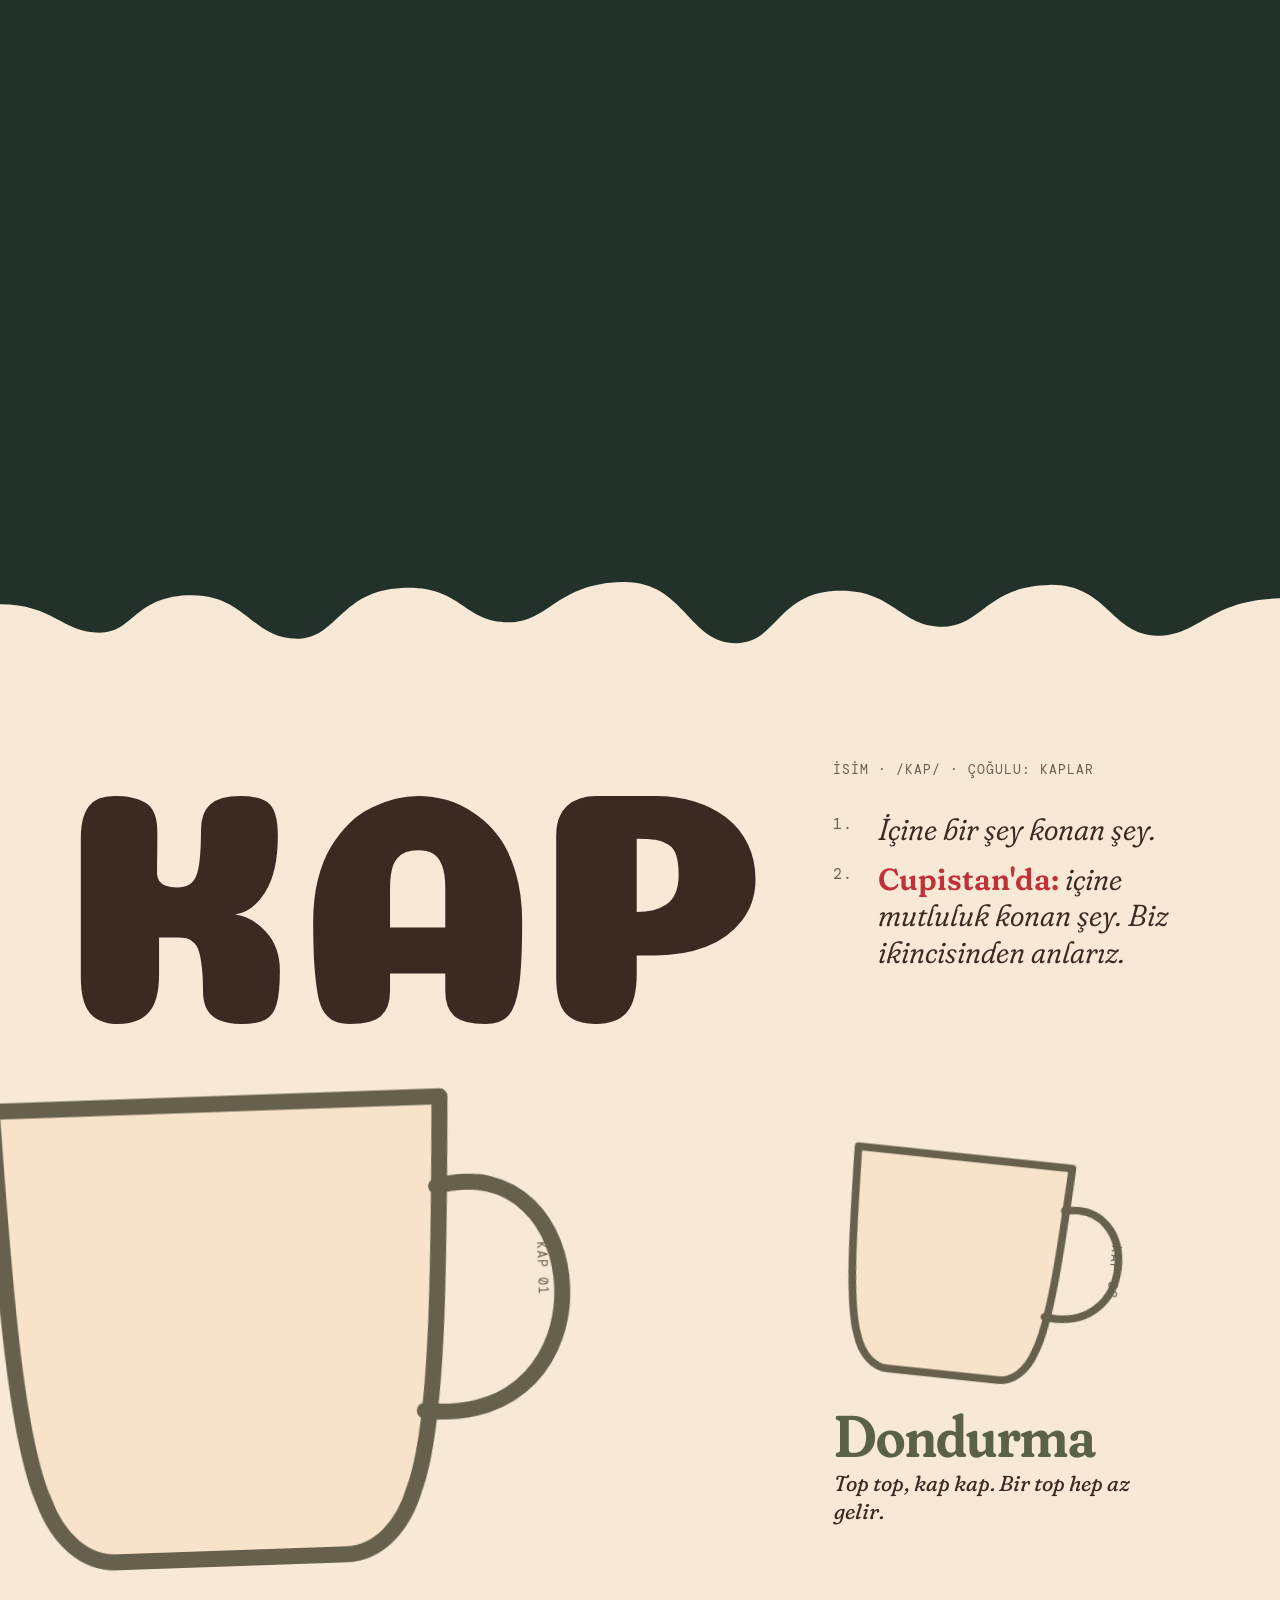
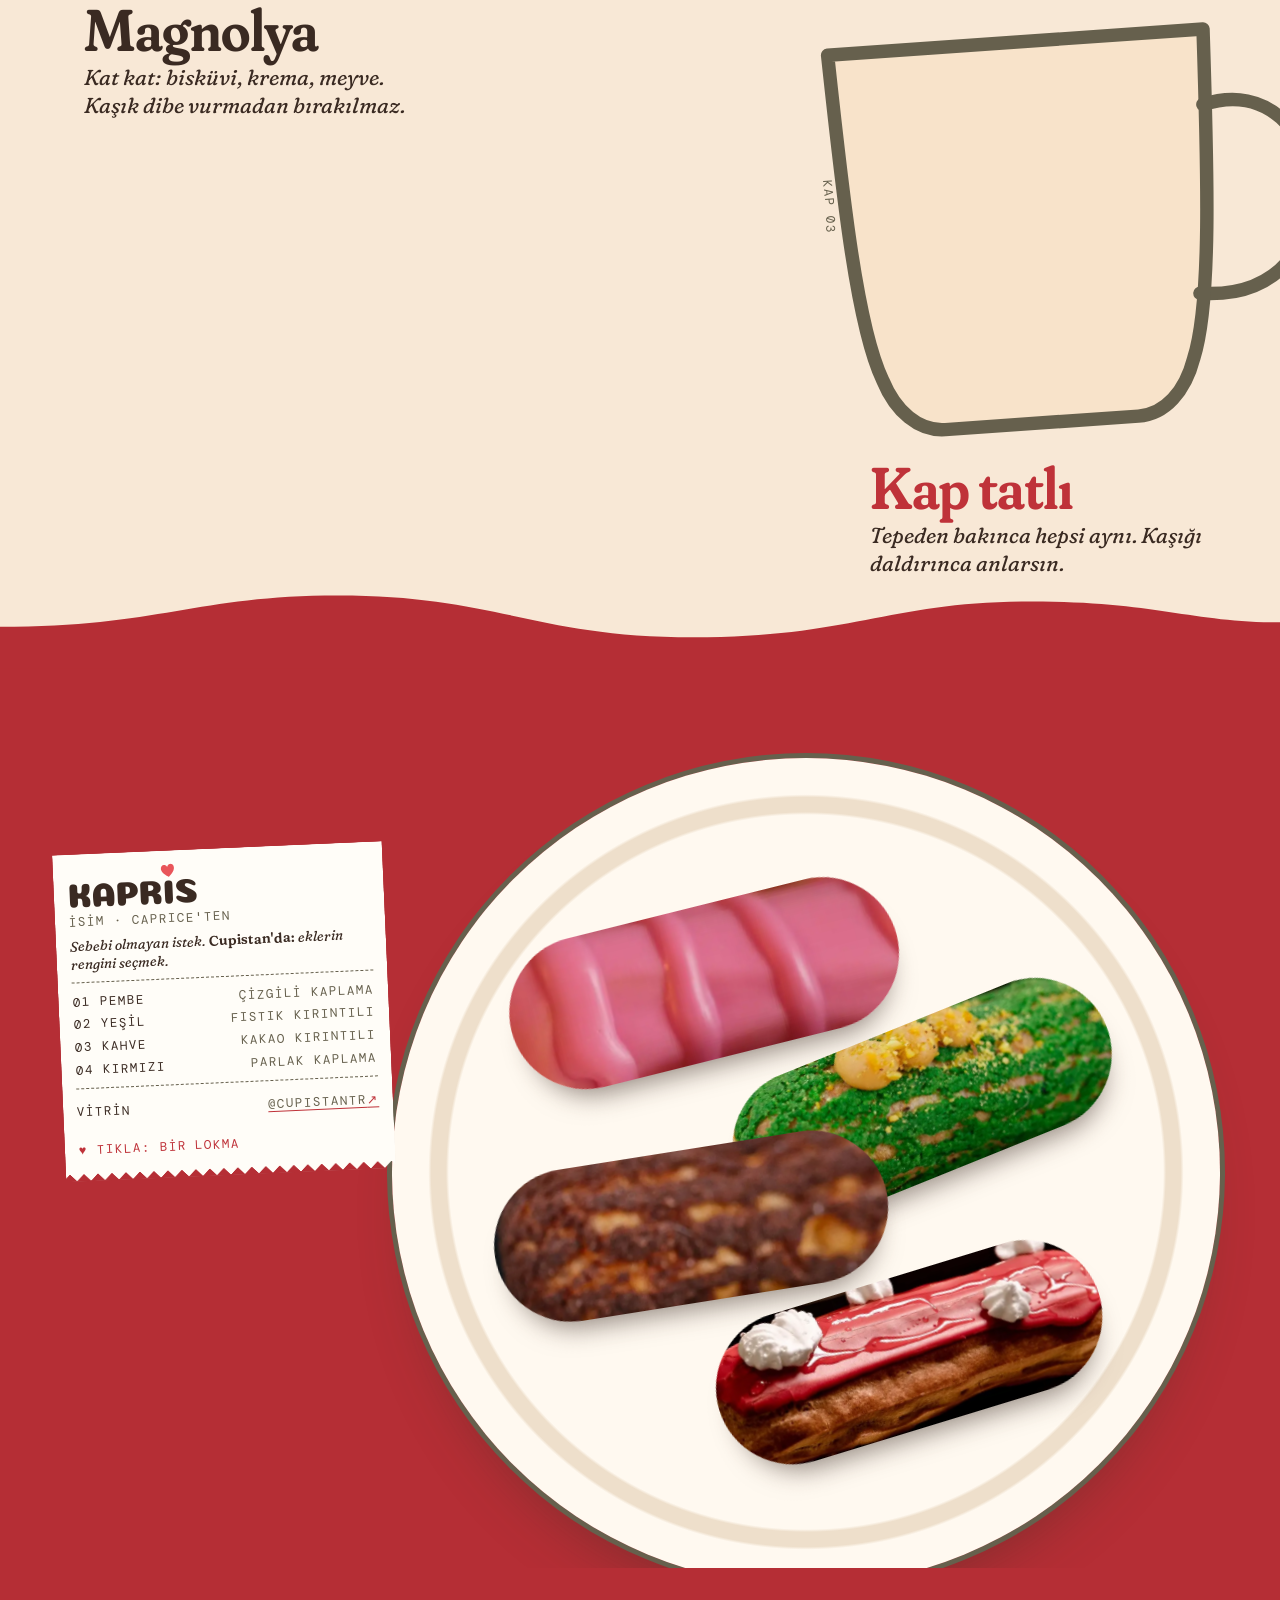
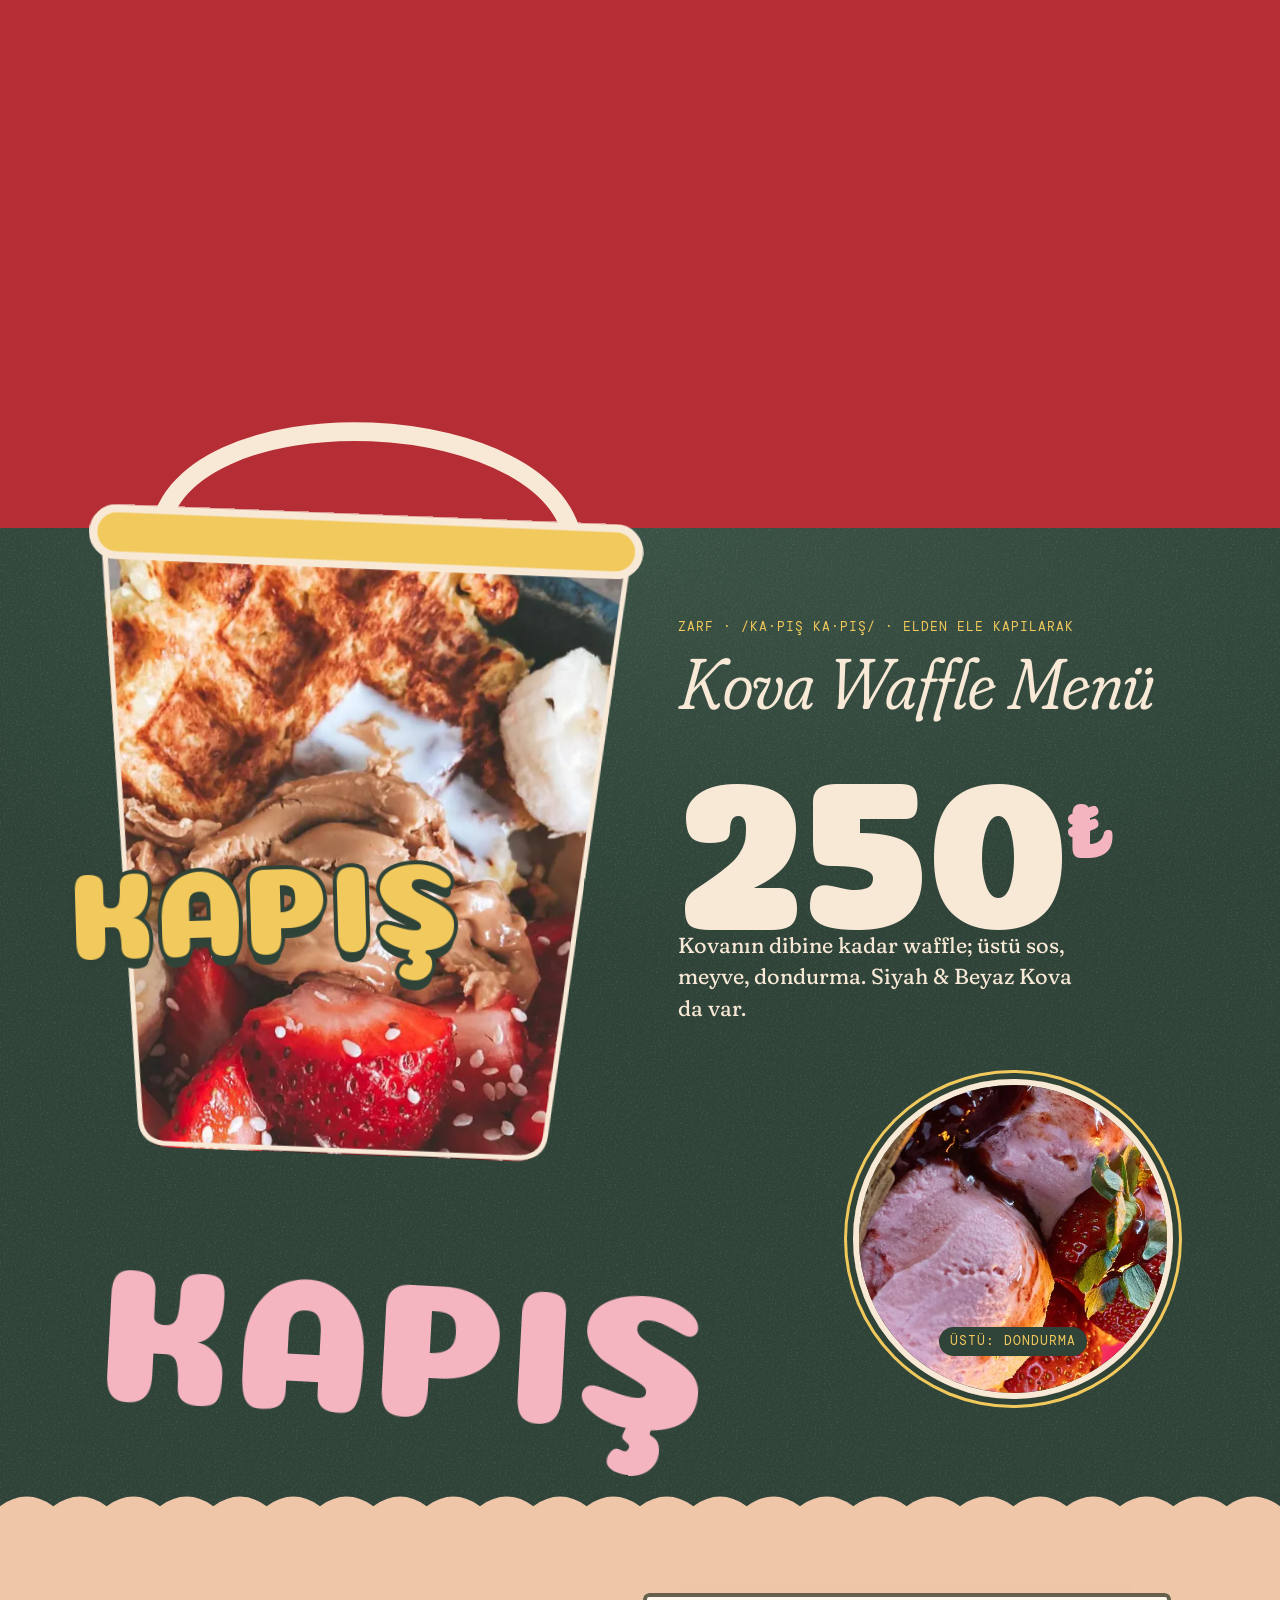
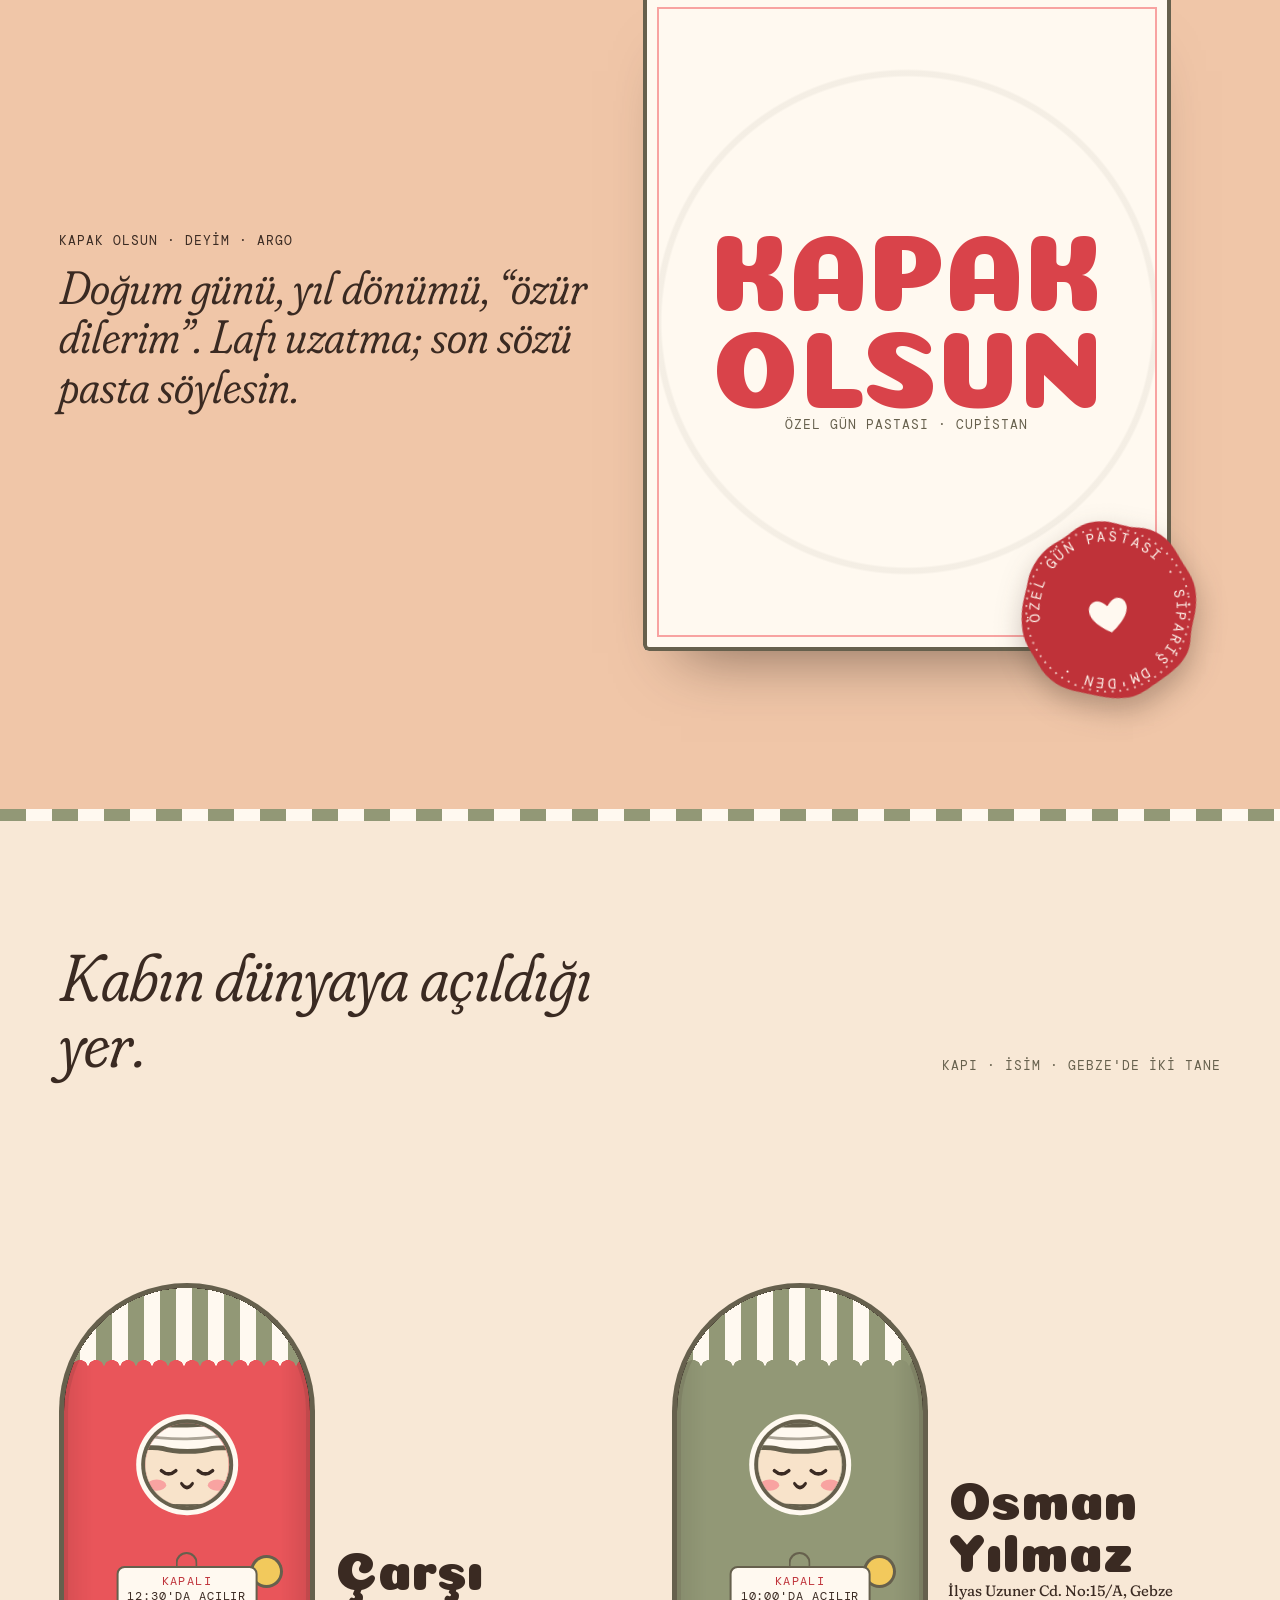
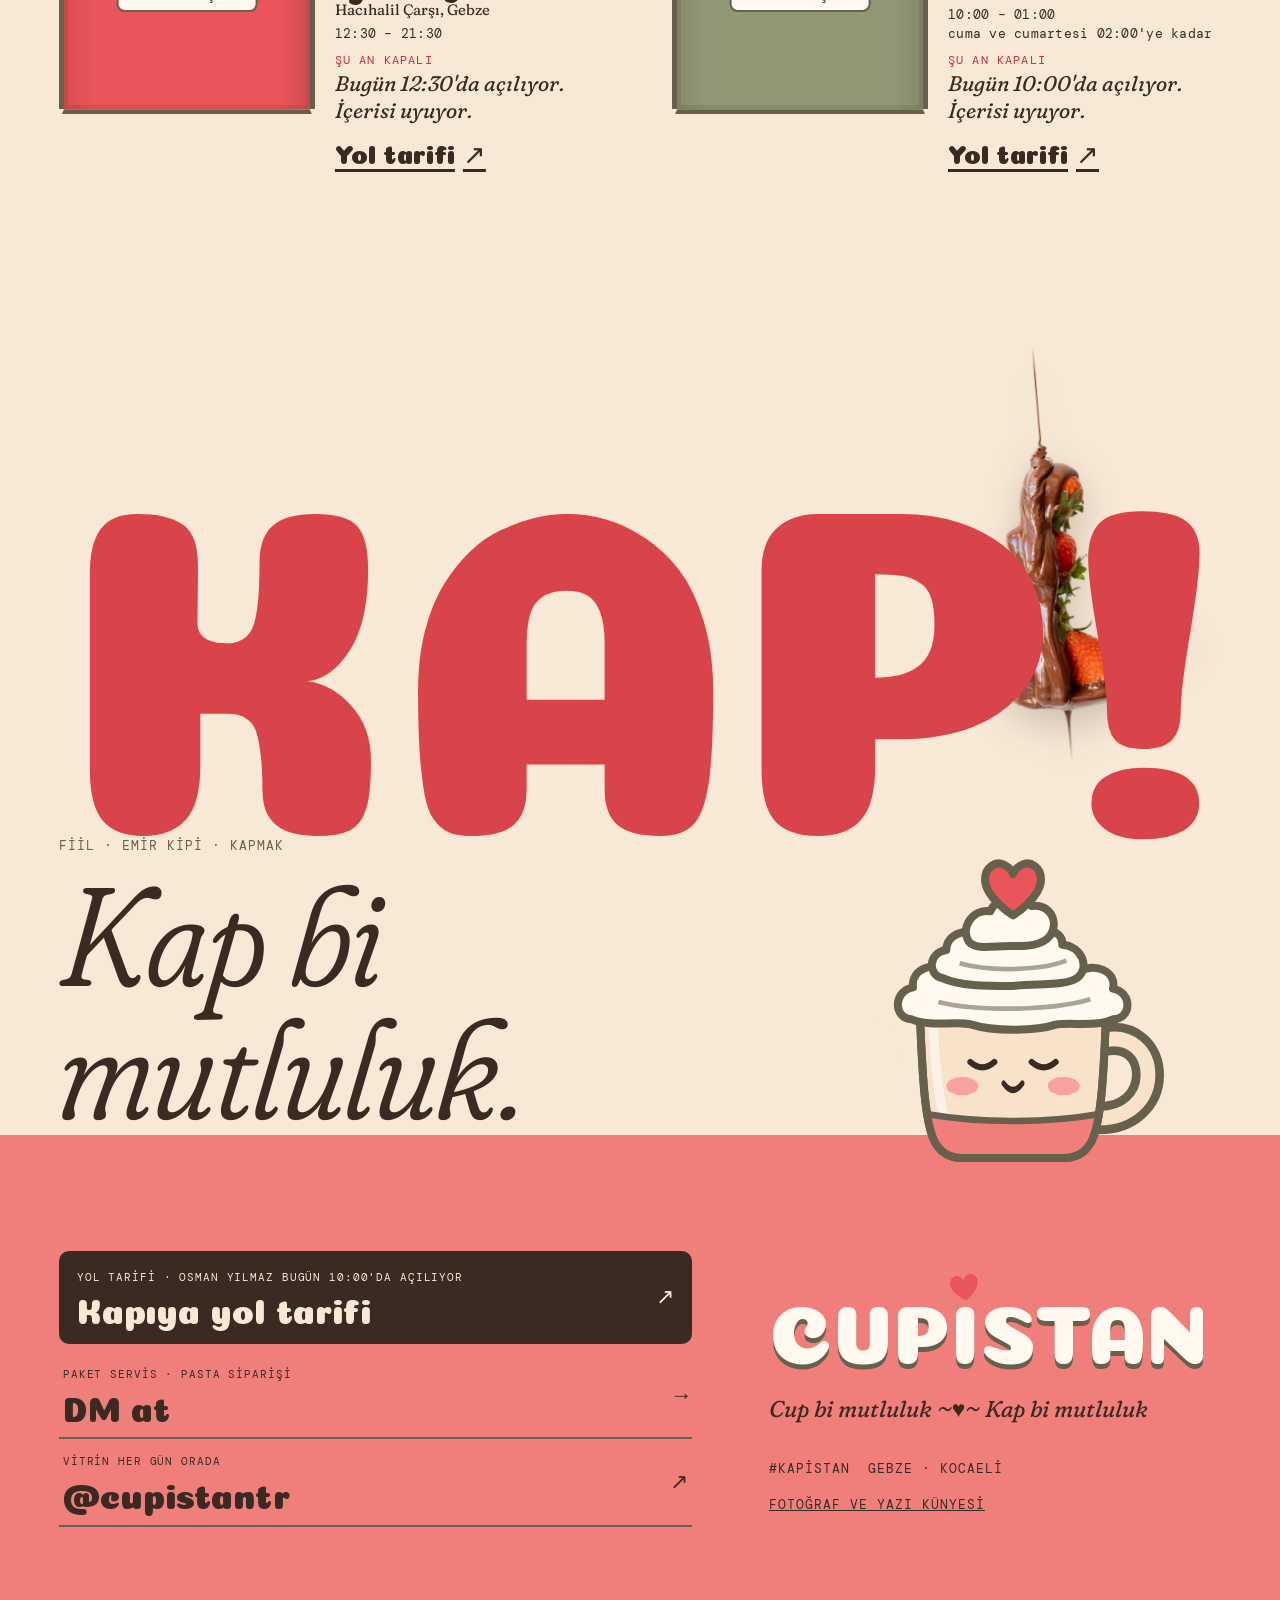
==== commit 4094d1e6: "Fix layout collisions found in a five-viewport sweep - Desktop opening: the cup now stands in front " ====
--- a/index.html
+++ b/index.html
@@ -23,8 +23,8 @@
 <link rel="icon" href="favicon-32.png" sizes="32x32" type="image/png">
 <link rel="apple-touch-icon" href="apple-touch-icon.png">
 <link rel="preload" href="assets/fonts/coiny-tr.woff2" as="font" type="font/woff2" crossorigin>
-<link rel="stylesheet" href="assets/css/fonts.css?v=3">
-<link rel="stylesheet" href="assets/css/kap.css?v=3">
+<link rel="stylesheet" href="assets/css/fonts.css?v=4">
+<link rel="stylesheet" href="assets/css/kap.css?v=4">
 <script>document.documentElement.classList.add('js')</script>
 <script type="application/ld+json">
 {
@@ -463,6 +463,6 @@
   </defs>
 </svg>
 
-<script src="assets/js/kap.js?v=3" defer></script>
+<script src="assets/js/kap.js?v=4" defer></script>
 </body>
 </html>
--- a/assets/css/kap.css
+++ b/assets/css/kap.css
@@ -101,7 +101,7 @@
   content: '';
   position: absolute;
   left: 50%;
-  top: .17em;
+  top: .24em; /* Coiny's I starts .31em down a line-height:1 box: this leaves the gap İ leaves above its dot */
   width: .4em;
   height: .36em;
   transform: translate(-50%, -100%) rotate(-8deg);
@@ -488,7 +488,7 @@
   position: absolute;
   z-index: 3;
   right: var(--gutter);
-  bottom: calc(var(--mw) * 0.9 + 100lvh - 100svh);
+  bottom: calc(var(--mw) * 0.76 + 100lvh - 100svh);
   margin: 0;
   max-width: 11ch;
   text-align: right;
@@ -620,6 +620,7 @@
 .vessel--2 .vessel__name { color: var(--adacayi-koyu); }
 .vessel--3 { --w: 124vw; --tilt: -4deg; margin: 9vh 0 0 5vw; }
 .vessel--3 figcaption { padding-left: var(--gutter); }
+.vessel--3 .vessel__no { left: .5%; } /* this cup runs off the right edge: number on the side that stays */
 .vessel--3 .vessel__name { color: var(--cilek-ink); }
 
 /* ═══ 03 · KAPRİS: the vitrine plate ══════════════════════════════ */
@@ -684,14 +685,25 @@
 .eclair[data-eclair="1"] { --x: 61%; --y: 65.5%; }
 .eclair[data-eclair="2"] { --x: 38%; --y: 75.5%; }
 .eclair[data-eclair="3"] { --x: 60%; --y: 85.5%; }
-@media (max-width: 899px) { .plate { top: 70%; } }
-/* short phones: land a little lower so no éclair touches the receipt */
-@media (max-width: 899px) and (max-height: 800px) {
-  .plate { top: 72%; }
-  .eclair[data-eclair="0"] { --y: 59%; }
-  .eclair[data-eclair="1"] { --y: 68%; }
-  .eclair[data-eclair="2"] { --y: 77.5%; }
-  .eclair[data-eclair="3"] { --y: 87%; }
+@media (max-width: 899px) {
+  .plate { top: 70%; }
+  .fis { z-index: 5; } /* a landing éclair may tuck under the receipt, never cover its link */
+}
+/* short phones (SE, 360×640…): the receipt takes half the screen, so the pile lands lower,
+   smaller, and leans right where the receipt is not */
+@media (max-width: 899px) and (max-height: 799px) {
+  .fis { width: min(70vw, 330px); padding: 10px 13px 16px; }
+  .fis__word { font-size: 30px; }
+  .fis__def { margin-bottom: 6px; font-size: 13.5px; }
+  .fis__list { padding-top: 6px; }
+  .fis__list li { padding: 1px 0; }
+  .fis__total { margin-top: 4px; padding-top: 4px; }
+  .fis__hint { margin-top: 4px; }
+  .eclair { width: 62vw; }
+  .eclair[data-eclair="0"] { --x: 60%; --y: 68.5%; }
+  .eclair[data-eclair="1"] { --x: 44%; --y: 75.5%; }
+  .eclair[data-eclair="2"] { --x: 60%; --y: 82.5%; }
+  .eclair[data-eclair="3"] { --x: 44%; --y: 89.5%; }
 }
 .eclair {
   position: absolute;
@@ -1081,9 +1093,8 @@
 .sleeve { display: grid; max-width: 760px; }
 .band .sleeve__row { border-color: var(--zeytin); }
 .band__mark { margin: clamp(50px, 8vh, 90px) 0 0; white-space: nowrap; font-family: var(--f-display); font-size: clamp(48px, 15.2vw, 210px); line-height: .9; color: var(--kopuk); text-shadow: 0 5px 0 var(--zeytin); padding-top: .2em; }
-.band__mark .i-heart::before { top: .06em; }
 .band__sl { margin: 12px 0 0; font-style: italic; font-size: 1.1em; }
-.band__info { display: flex; flex-wrap: wrap; gap: 4px 18px; list-style: none; padding: 0; margin: 18px 0 0; }
+.band__info { display: flex; flex-wrap: wrap; align-items: center; gap: 4px 18px; list-style: none; padding: 0; margin: 18px 0 0; }
 .band__info a { display: inline-flex; align-items: center; min-height: 44px; }
 
 /* ═══ İÇİNDEKİLER ════════════════════════════════════════════════ */
@@ -1112,7 +1123,7 @@
   background: var(--bitter);
   color: var(--krema);
 }
-.toc__title { margin: 0; font-family: var(--f-display); font-size: clamp(46px, 12.5vw, 140px); line-height: 1; padding-top: .22em; }
+.toc__title { margin: 0; font-family: var(--f-display); font-size: clamp(46px, 12.5vw, 140px); line-height: 1; padding: .22em 0 .2em; } /* bottom: room for the ç tail (Coiny's line box ends at the baseline) */
 .toc__sub { margin: 14px 0 0; color: var(--zeytin); }
 .toc__now { margin-top: 28px; display: grid; max-width: 640px; }
 .toc__nowline { margin: 0 0 14px; font-style: italic; font-size: clamp(22px, 1vw + 17px, 30px); line-height: 1.2; font-variation-settings: 'SOFT' 100, 'WONK' 1; }
@@ -1143,16 +1154,23 @@
   .mono { font-size: 12.5px; }
 
   /* opening: a poster. The cup stands in front of its own name. */
-  .kapak__stage { --mw: min(44vw, 72svh); }
+  /* the cup's disc must clear the slogan on its left: 50vw - .75mw >= gutter + slogan + gap */
+  .kapak__stage { --mw: min(44vw, 72svh, calc(56vw - var(--gutter) * 1.333 - 96px)); }
+  .kapak__mascot { z-index: 3; } /* the cup stands in front of its own name */
   .kapak__top { top: calc(var(--safe-top) + 13svh); }
-  .wm { font-size: min(15.6vw, 30svh); }
+  /* the name sits right on the cup's heart, whatever the aspect ratio: the wordmark's baseline
+     (.95em into its line box) lands where the heart's top is (.959 of the cup up from the bottom) */
+  .wm {
+    --fs: min(15.6vw, 30svh);
+    font-size: var(--fs);
+    margin-top: calc(max(var(--safe-top) + 40px, 100svh - var(--mw) * .959 - var(--fs) * .95 + 6px) - var(--safe-top) - 13svh);
+  }
   .kapak__sl, .kapak__status { position: absolute; }
   .kapak__sl { left: 0; top: calc(100svh - 13svh - var(--safe-top) - 30svh); max-width: min(15vw, 230px); font-size: clamp(20px, 1.15vw + 8px, 28px); }
   .kapak__sl .hinge { display: block; }
-  .kapak__status { right: 0; top: calc(100svh - 13svh - var(--safe-top) - 40svh); margin: 0; max-width: 17vw; flex-wrap: wrap; }
-  .kapak__cue { bottom: calc(var(--mw) * 0.9); }
+  .kapak__status { right: 0; top: calc(100svh - 13svh - var(--safe-top) - 40svh); margin: 0; max-width: max(17vw, 220px); }
   .kapak__mascot { bottom: calc(var(--mw) * -0.02); }
-  .kapak__cue { right: var(--gutter); bottom: calc(var(--mw) * 0.62); max-width: 14ch; }
+  .kapak__cue { right: var(--gutter); bottom: calc(40svh + 18px); max-width: 14ch; } /* right above the status line */
 
   .entry { display: grid; grid-template-columns: max-content minmax(28ch, 1fr); column-gap: 5vw; align-items: end; }
   .entry__word { grid-row: span 2; font-size: min(26vw, 340px); }
@@ -1206,7 +1224,7 @@
 
   .band { display: grid; grid-template-columns: minmax(0, 7fr) minmax(0, 5fr); column-gap: 6vw; align-items: end; }
   .sleeve { grid-column: 1; grid-row: 1 / 4; }
-  .band__mark { grid-column: 2; grid-row: 1; margin: 0; font-size: clamp(60px, 7.4vw, 140px); }
+  .band__mark { grid-column: 2; grid-row: 1; margin: 0; font-size: clamp(54px, 6.4vw, 140px); } /* CUPISTAN is 5.3em wide: this keeps it inside its 5/12 column */
   .band__sl { grid-column: 2; grid-row: 2; }
   .band__info { grid-column: 2; grid-row: 3; }
 
